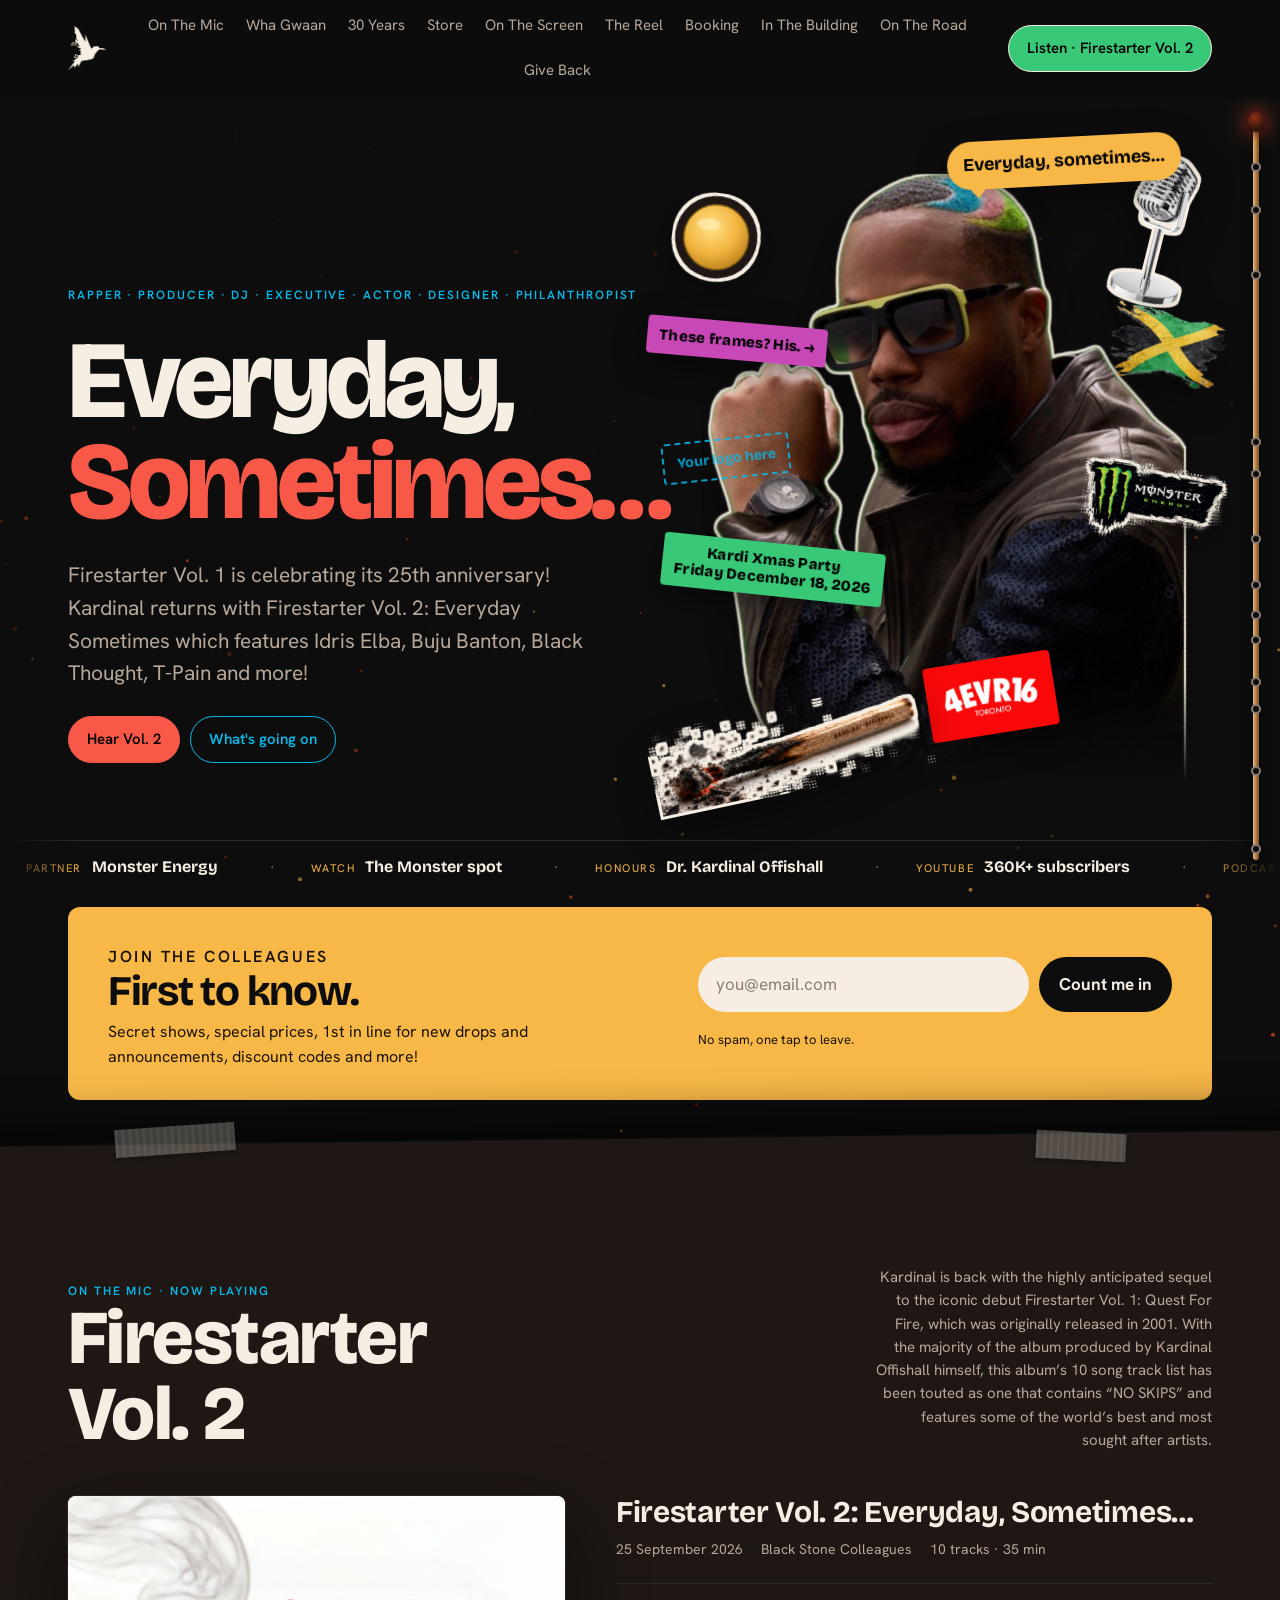
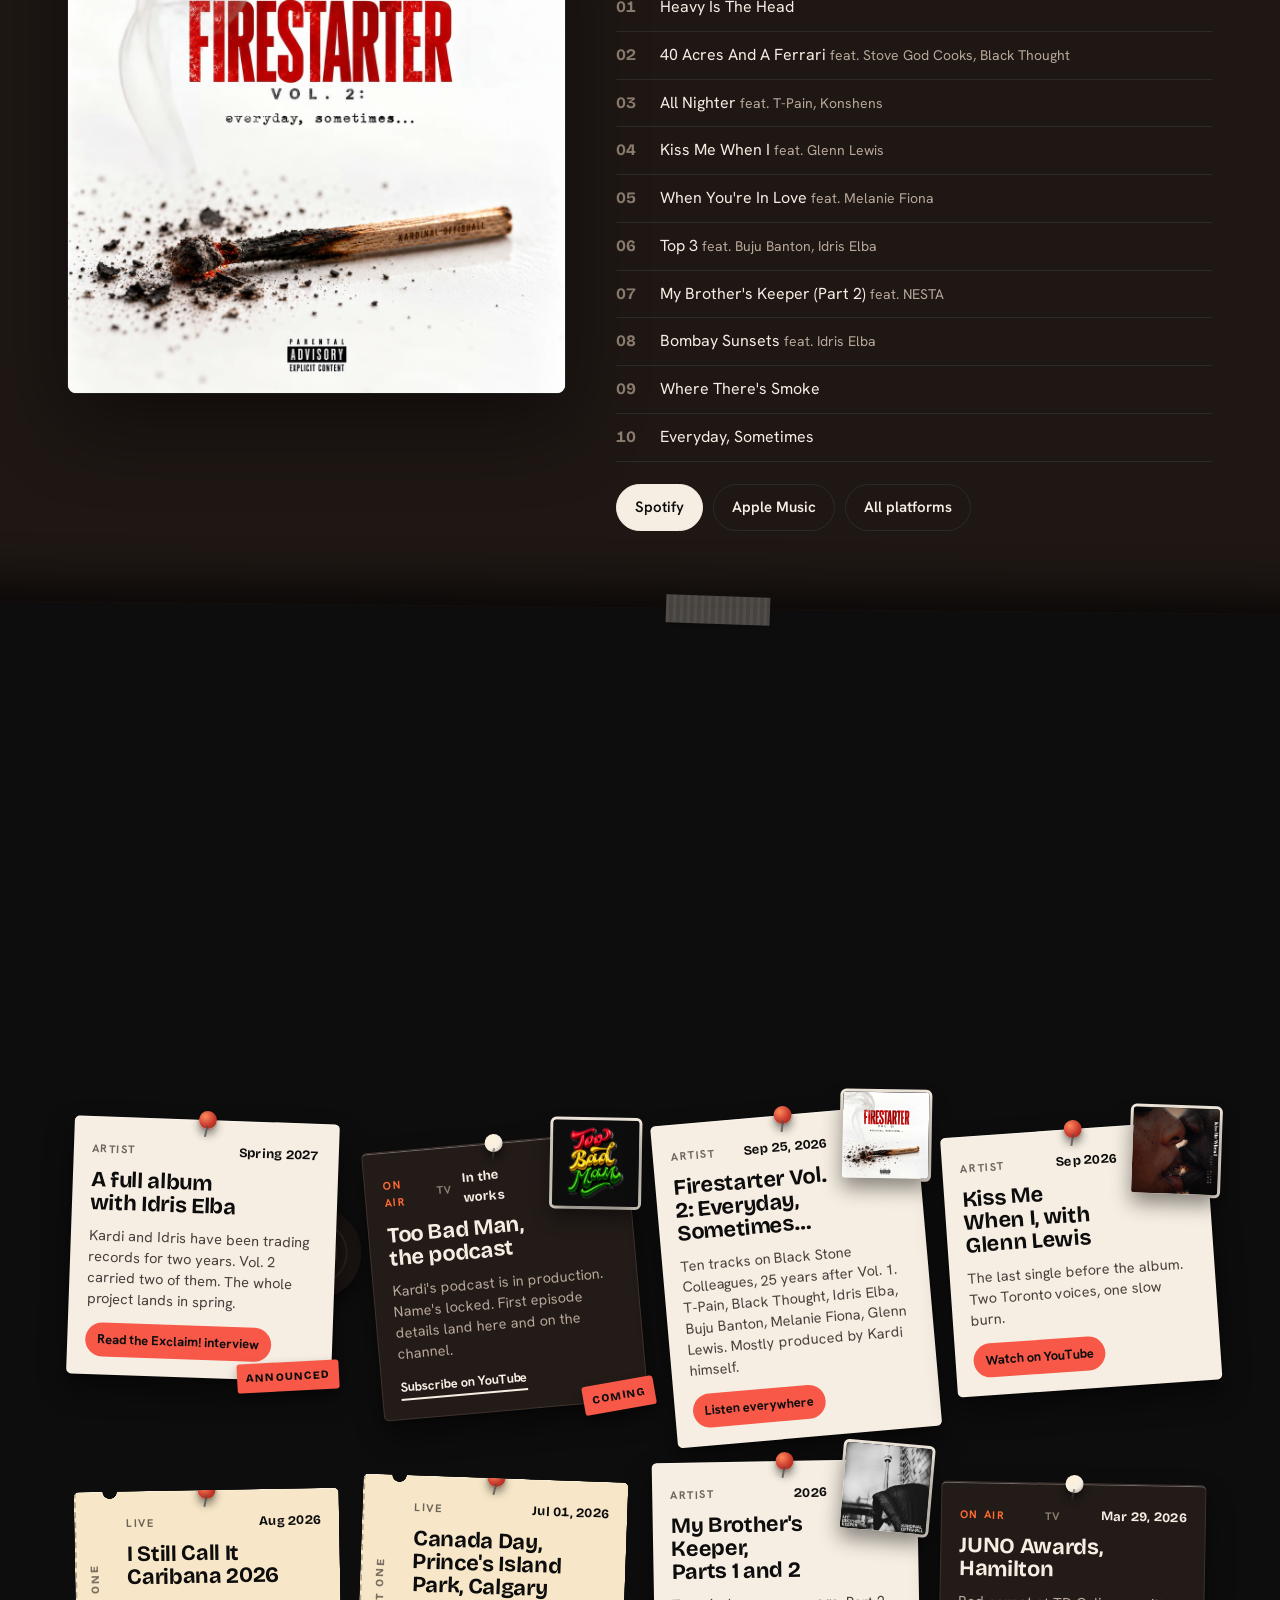
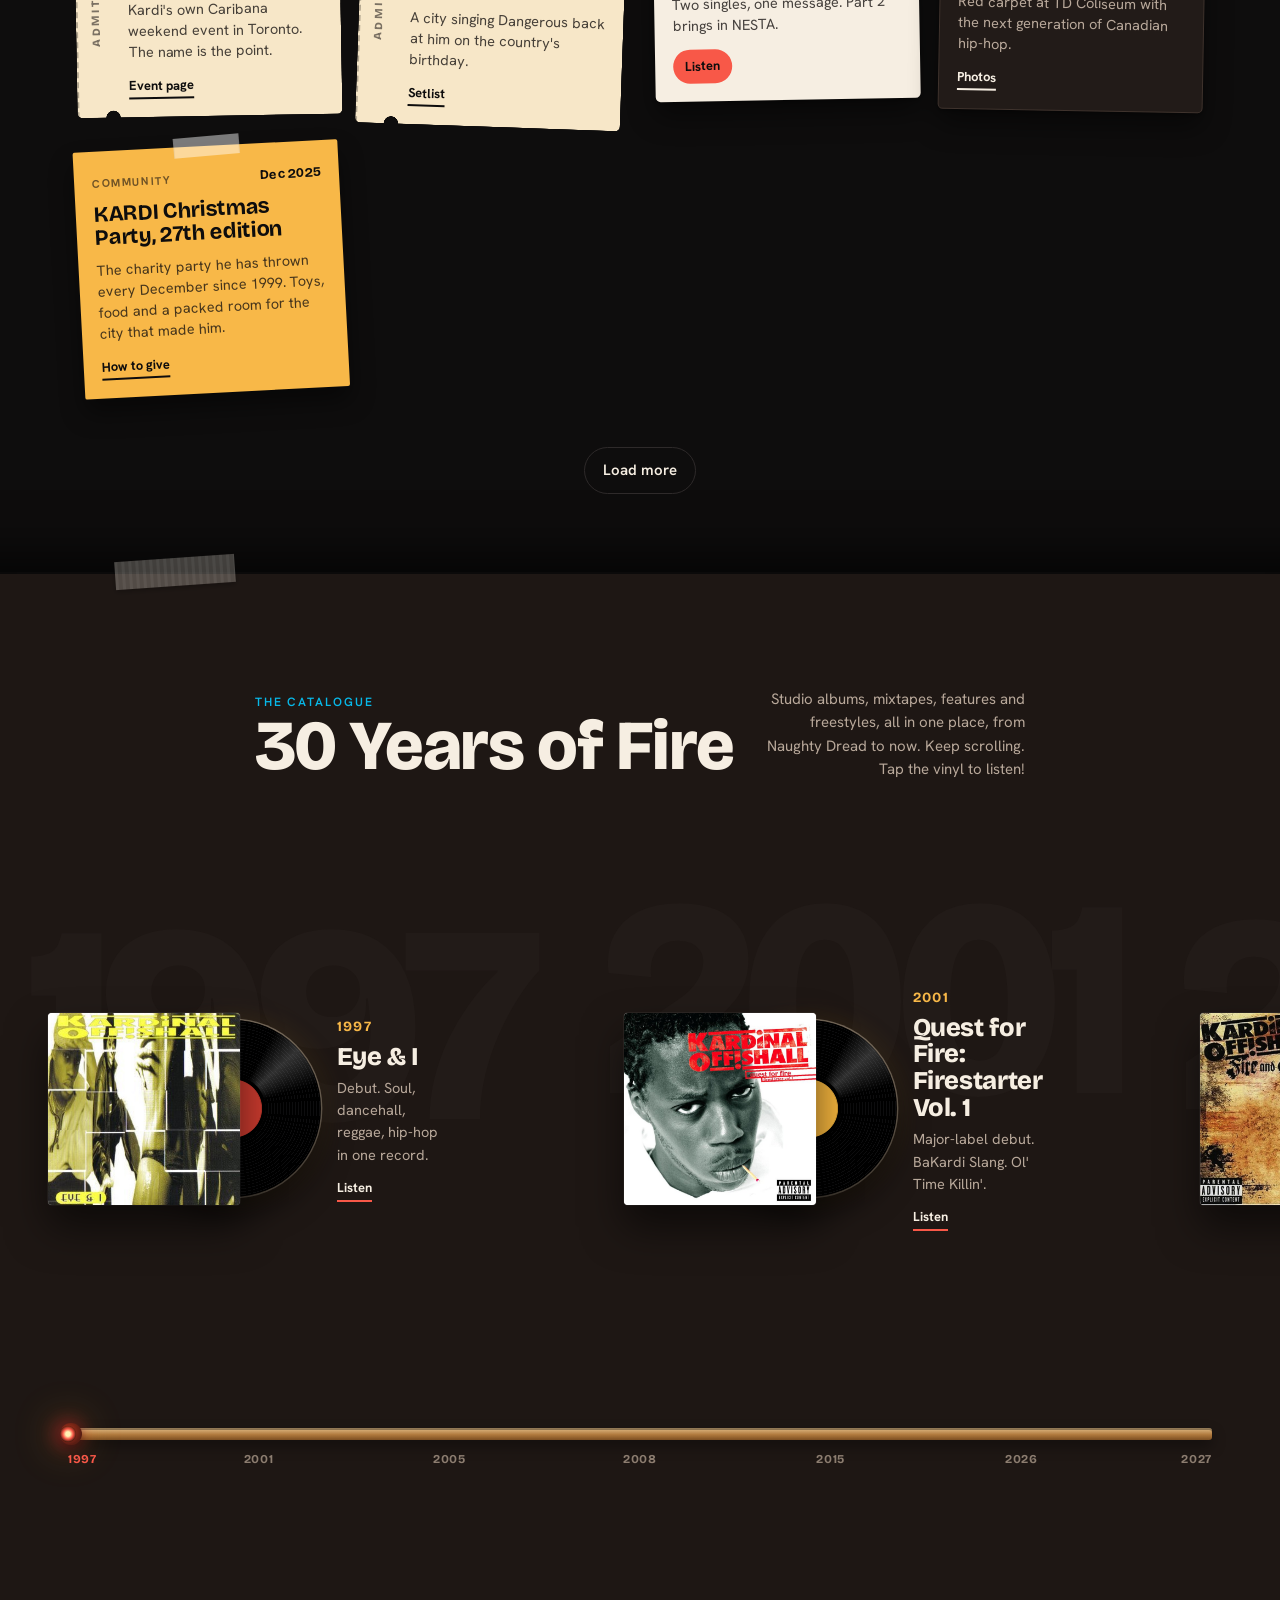
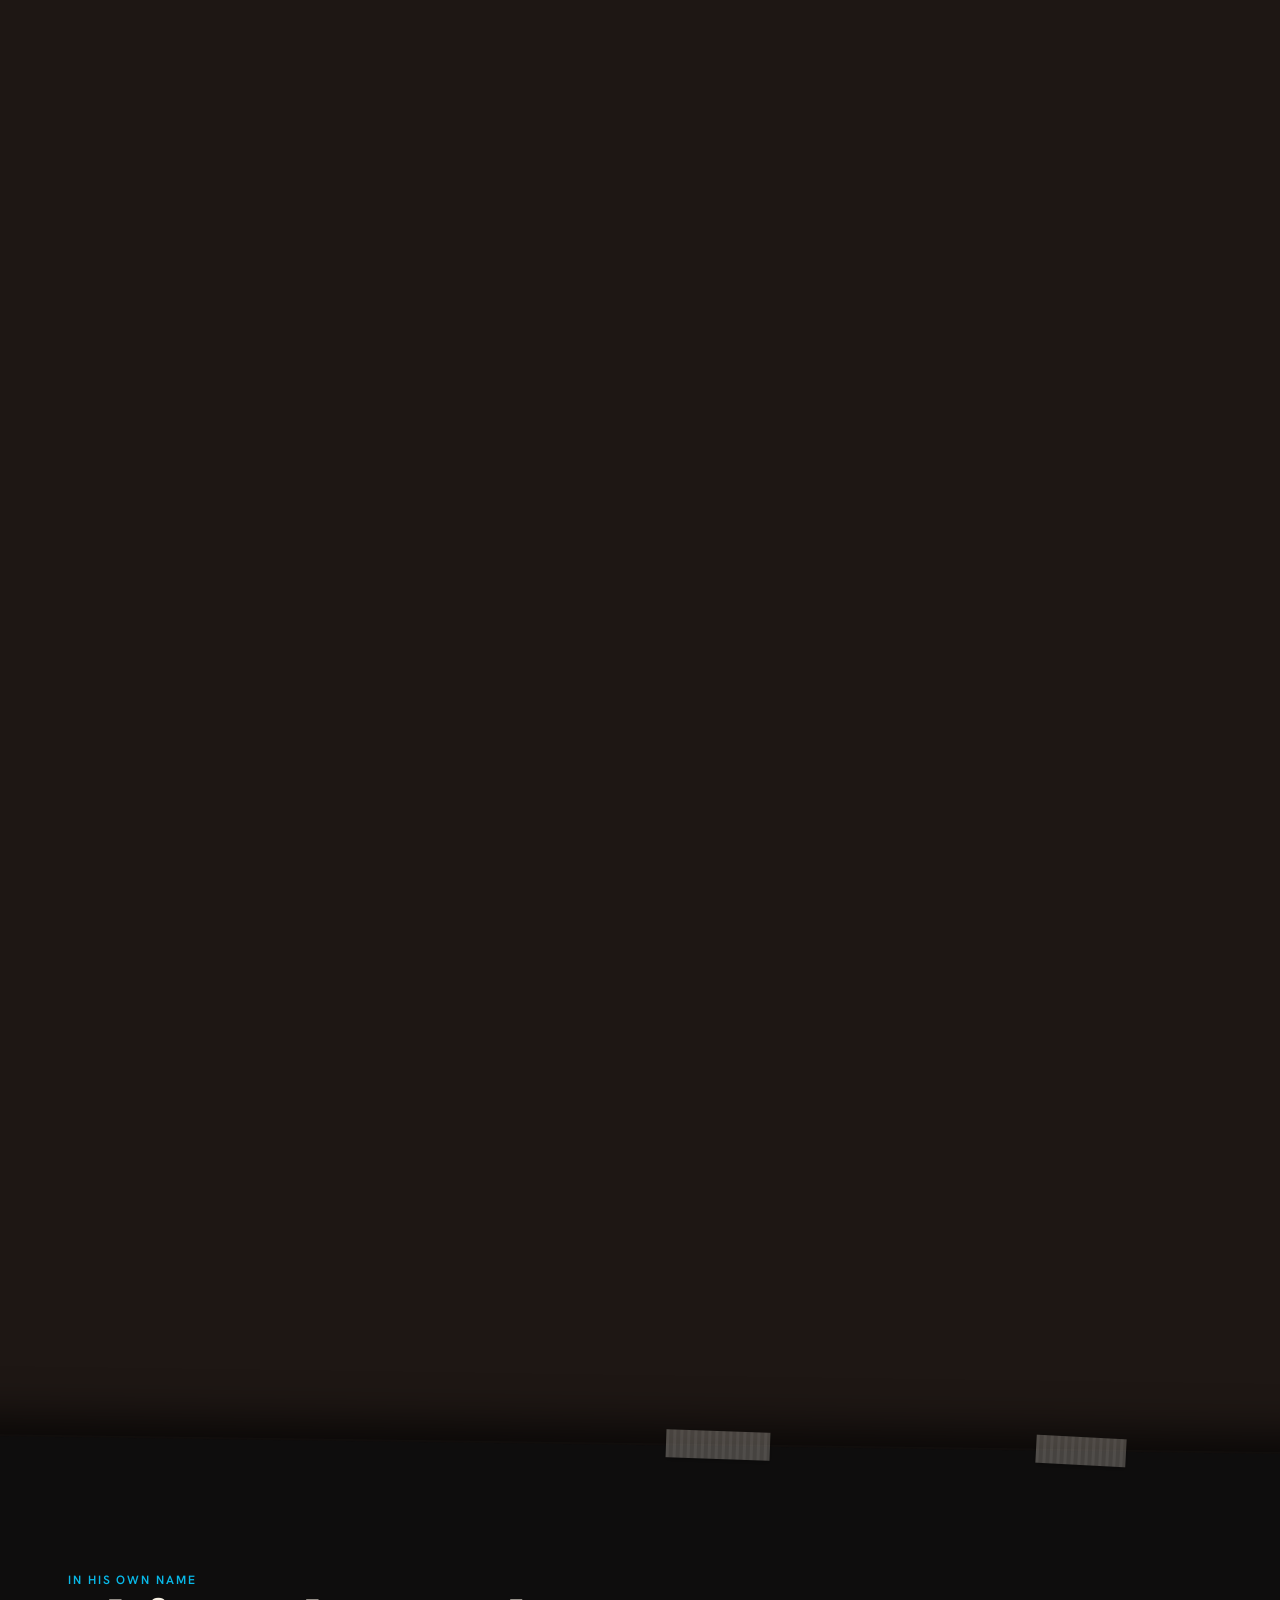
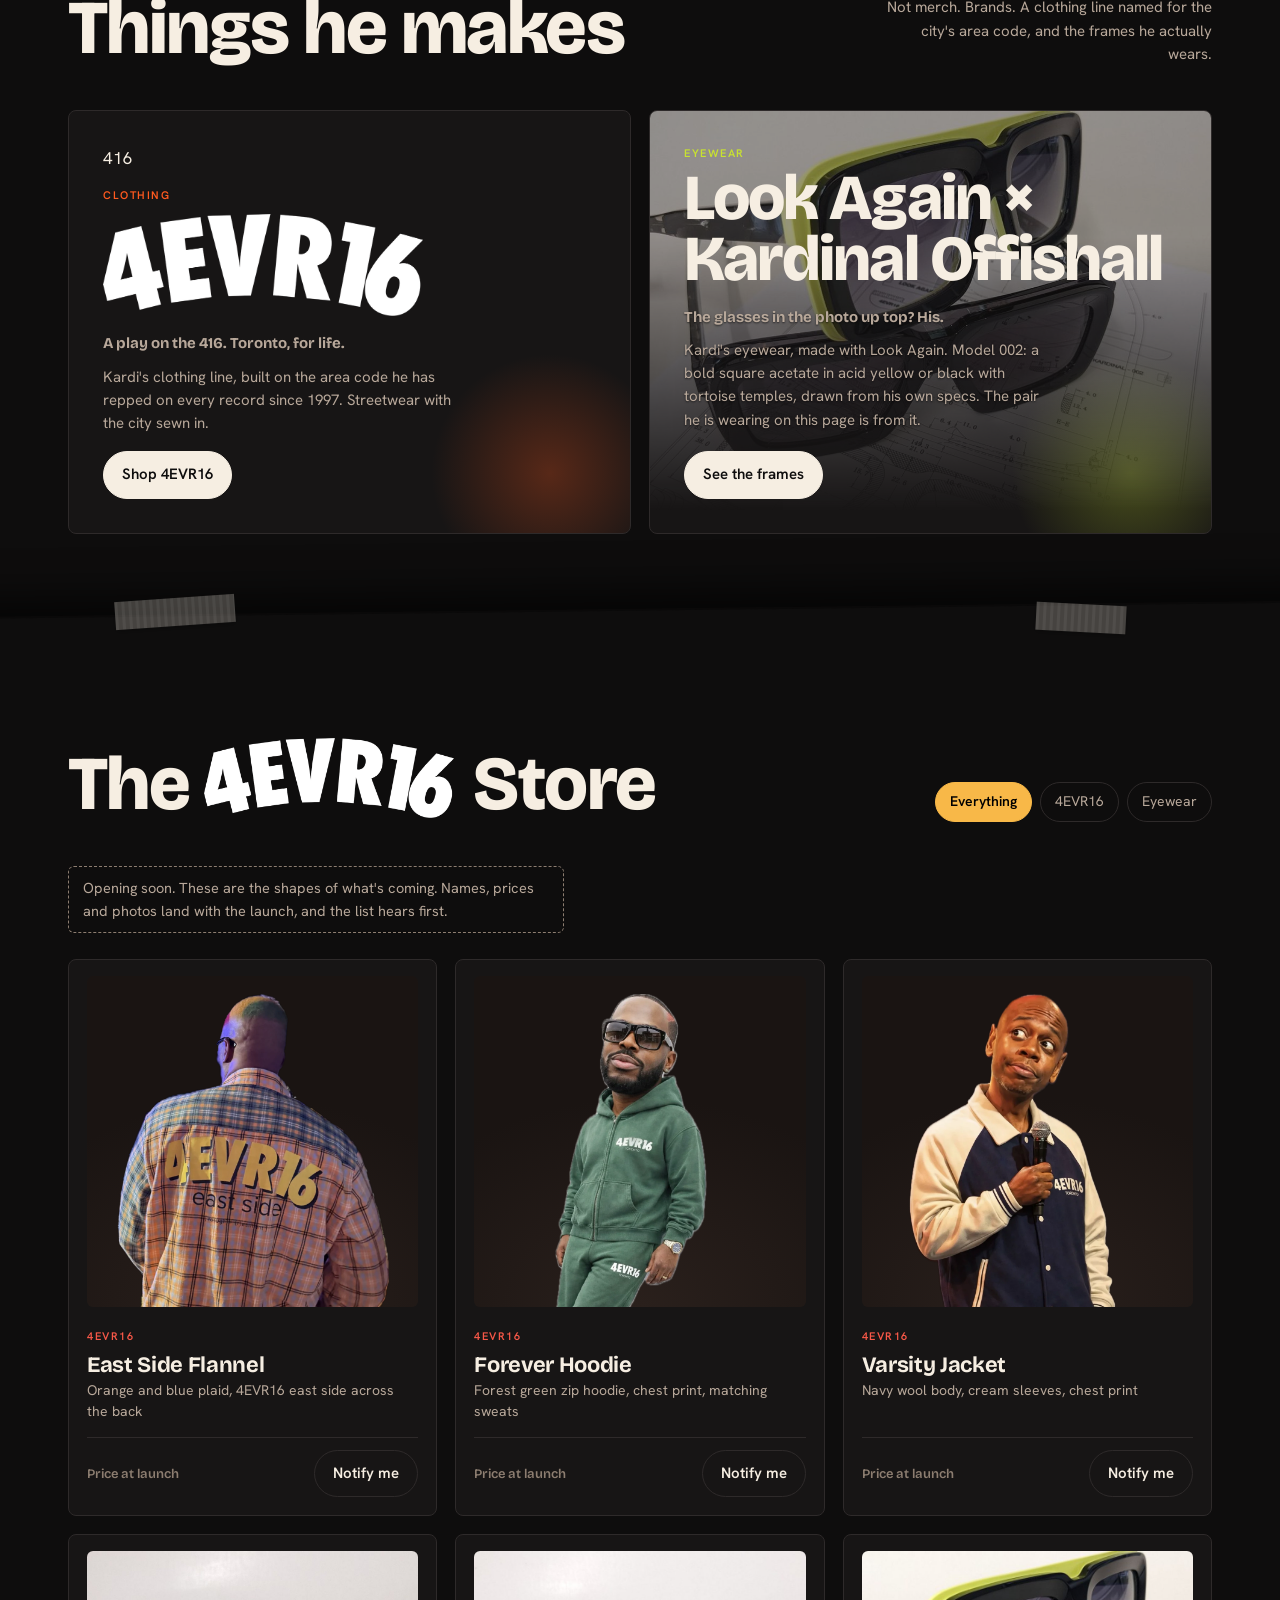
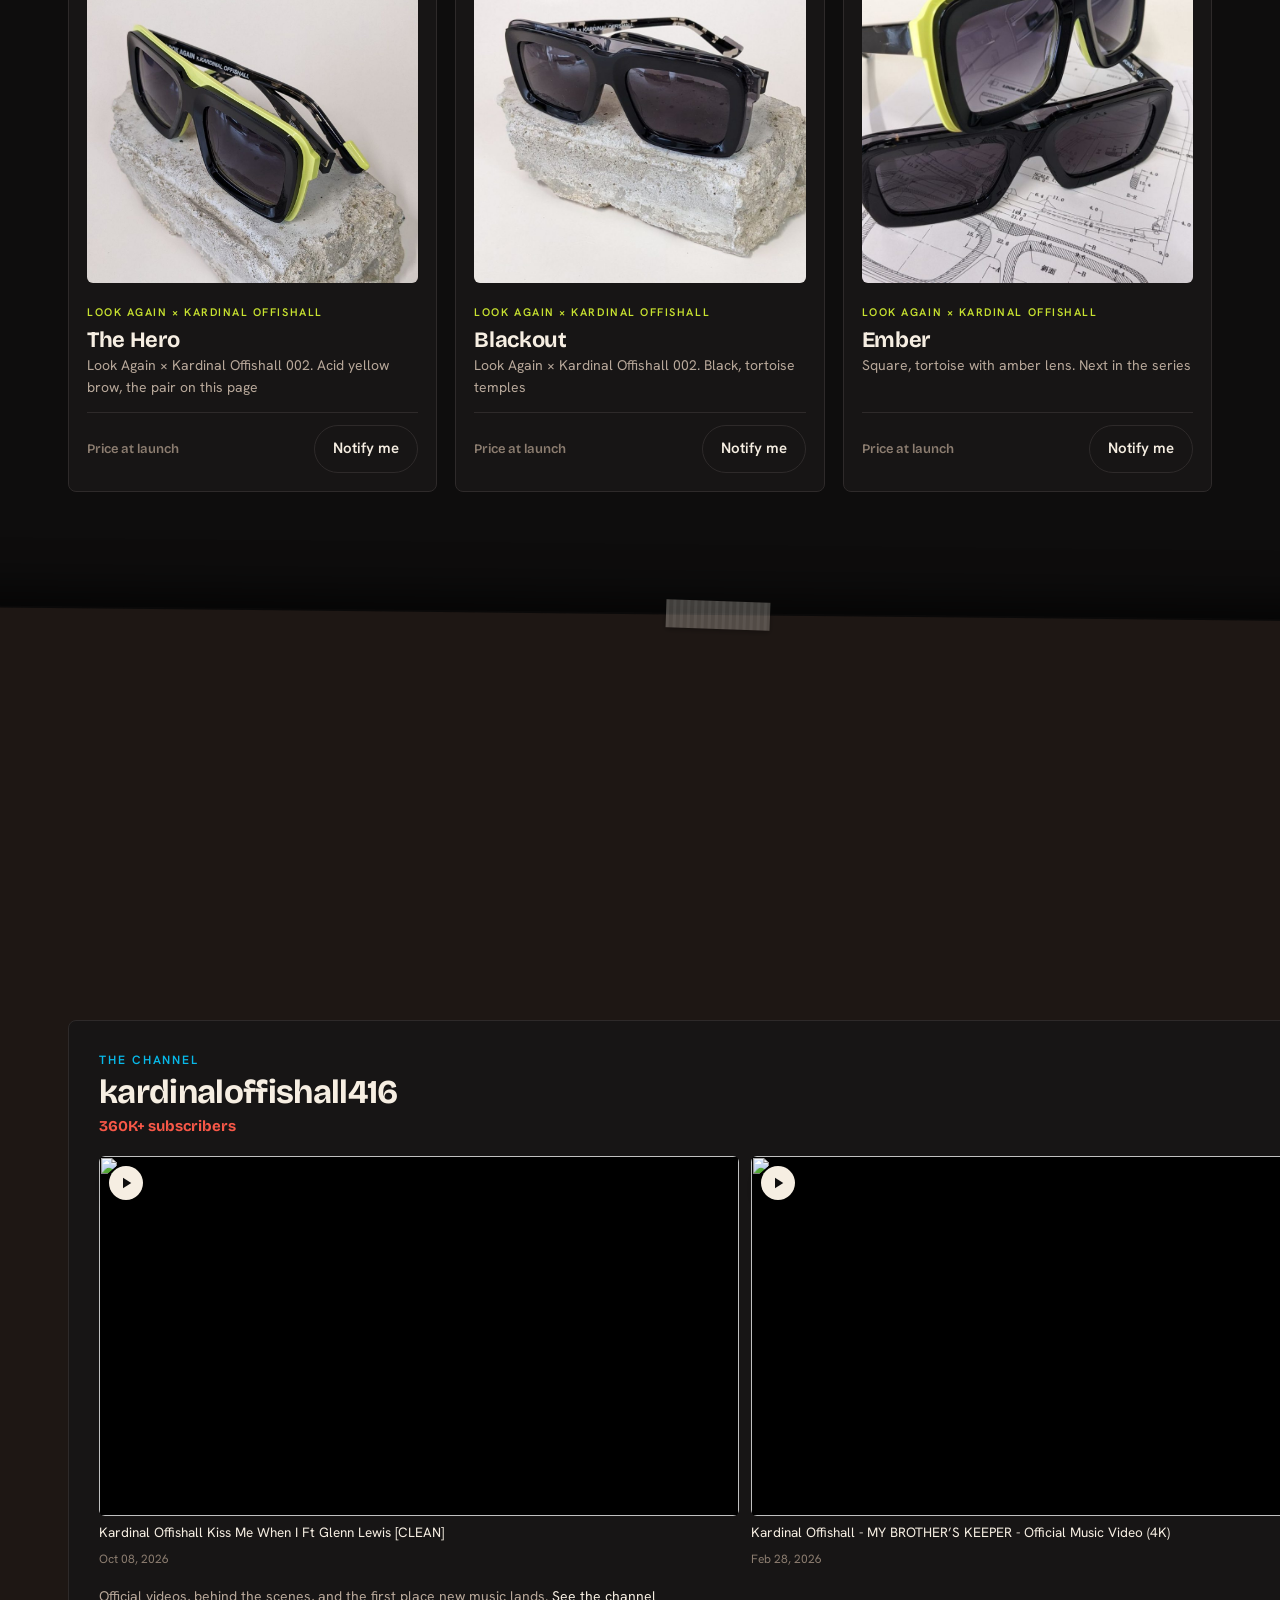
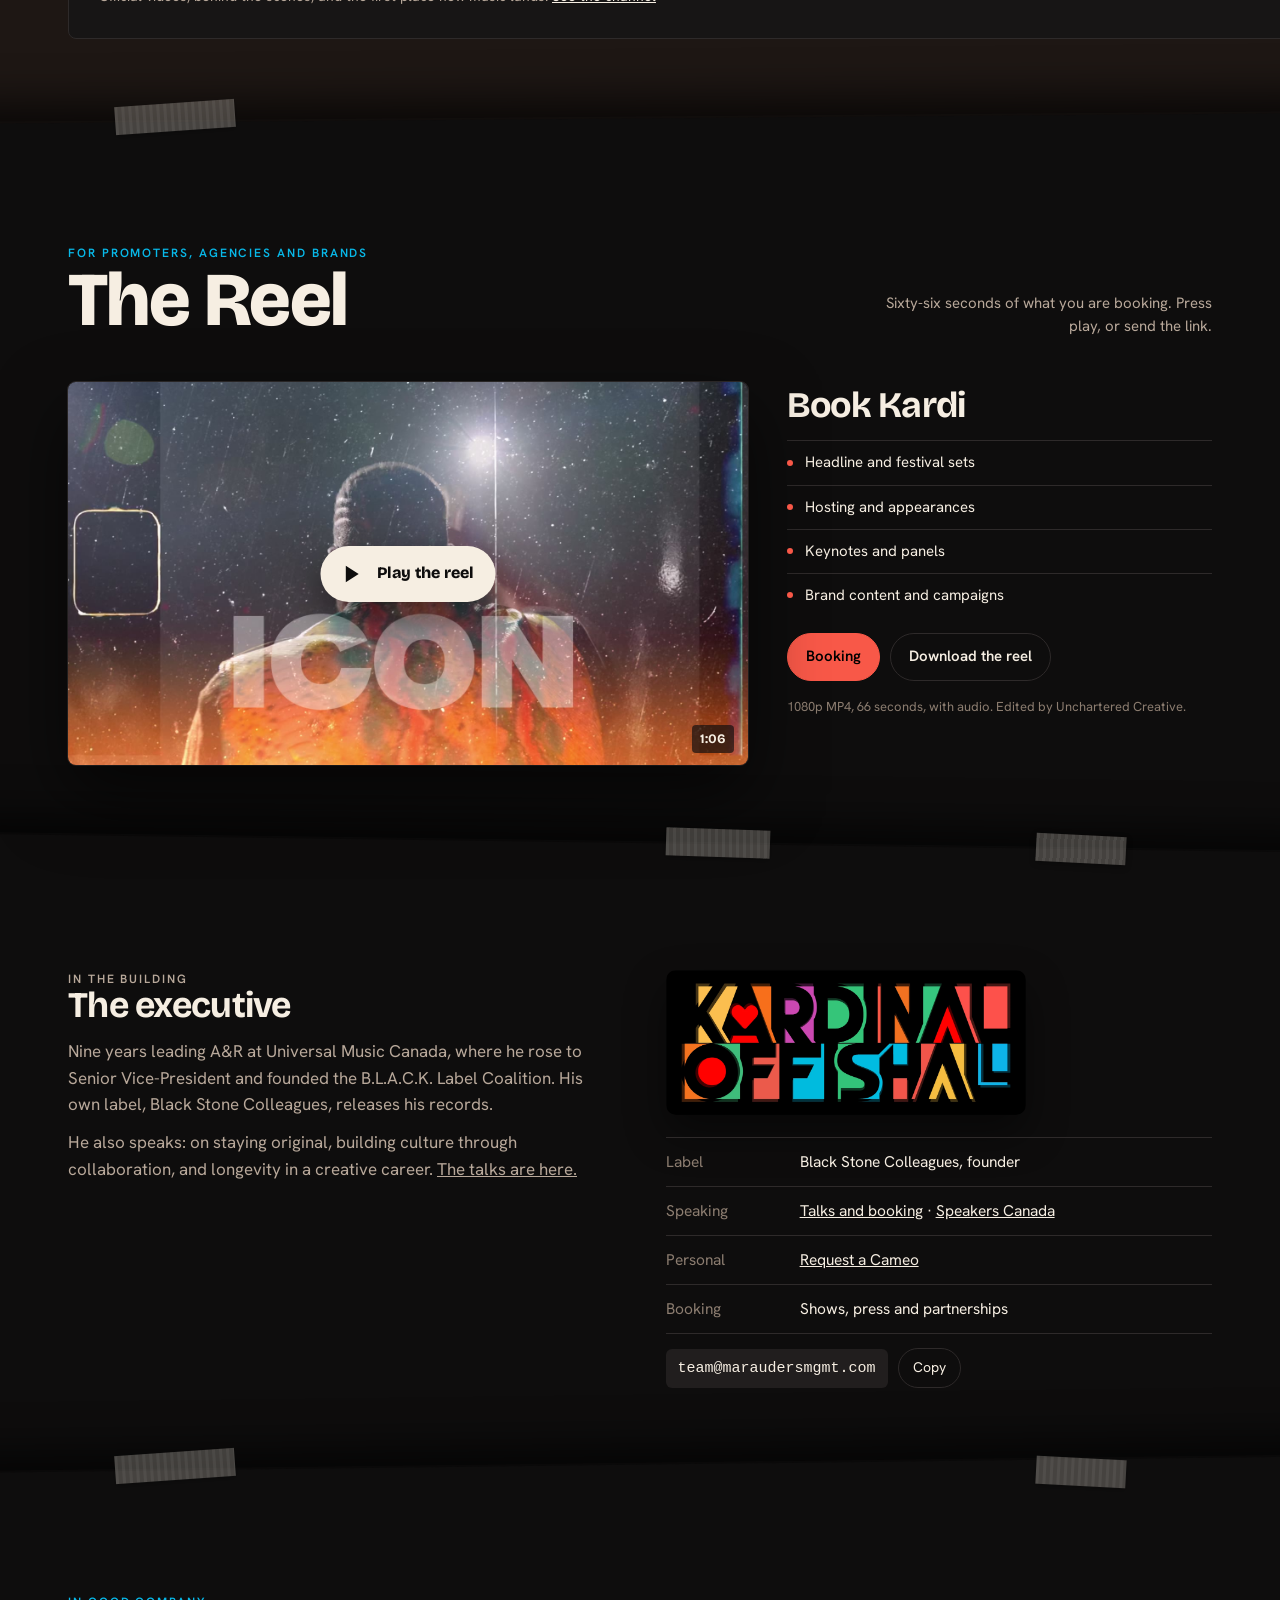
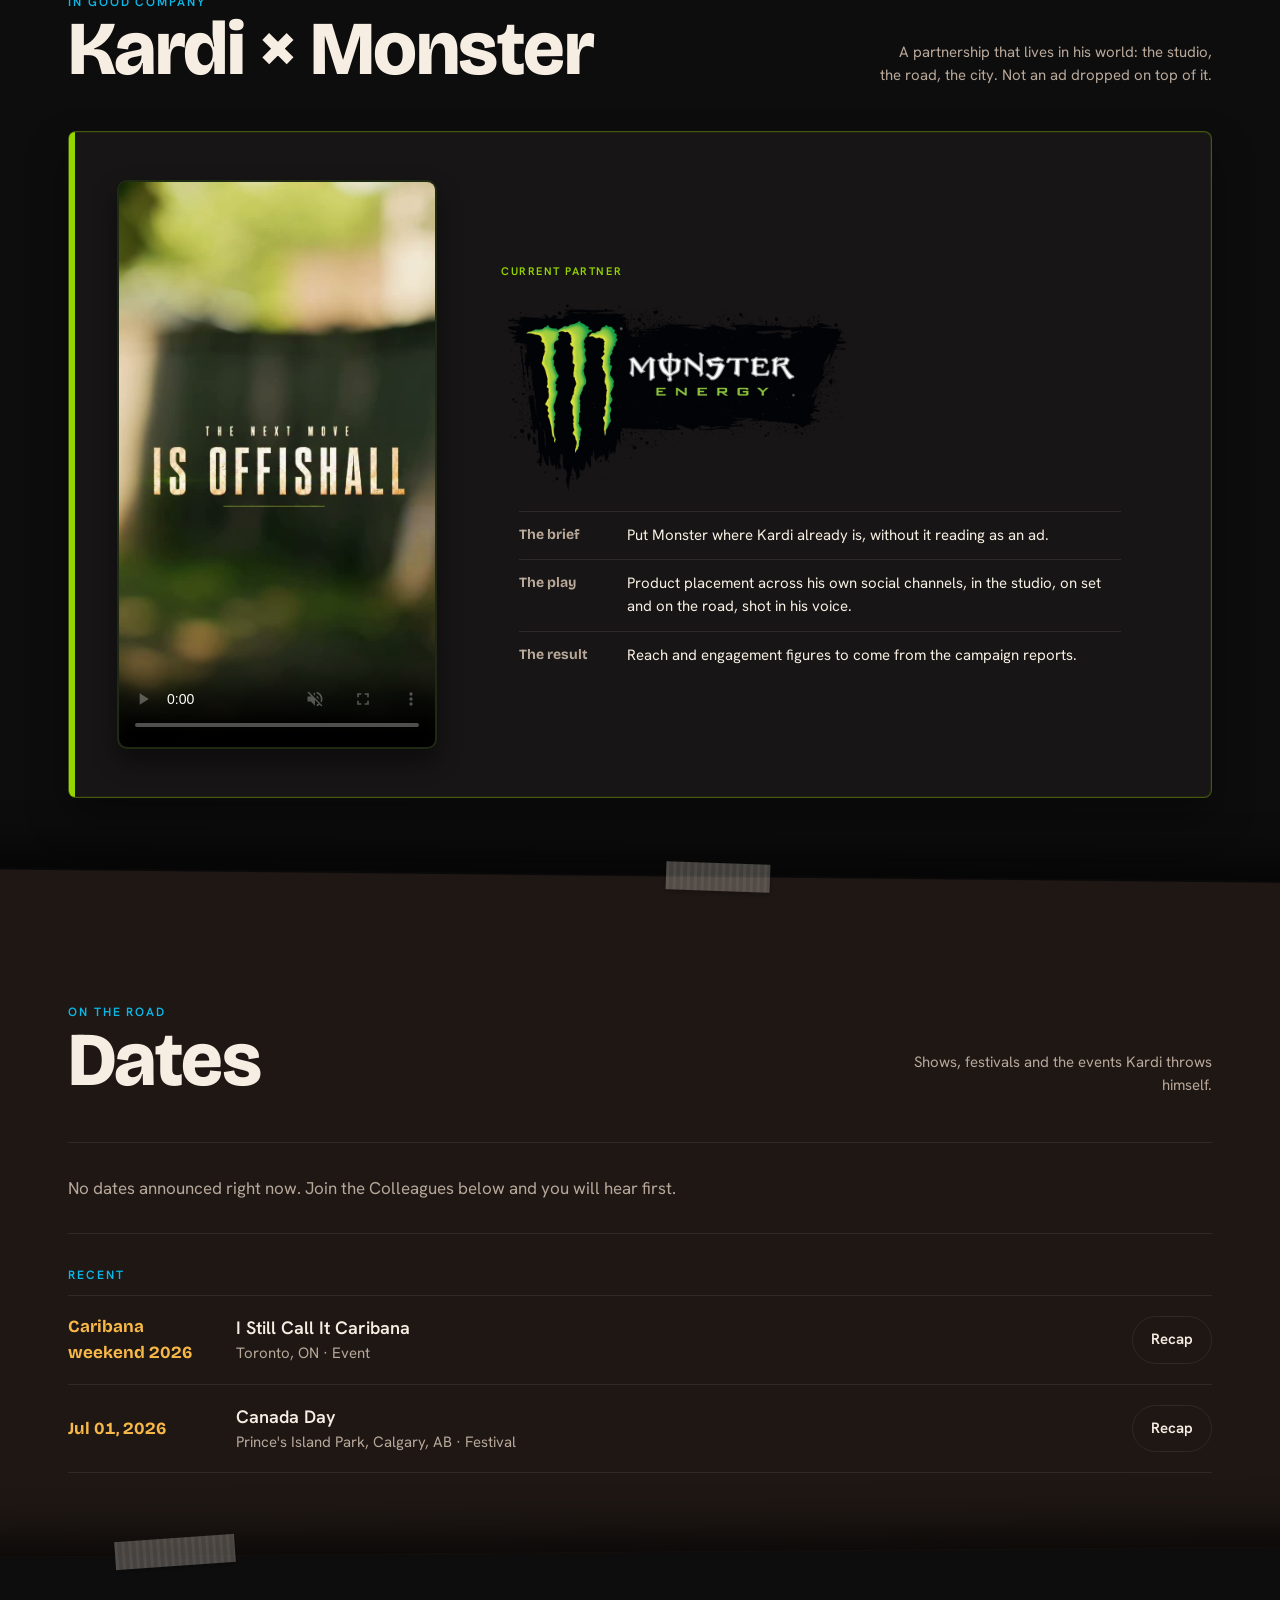
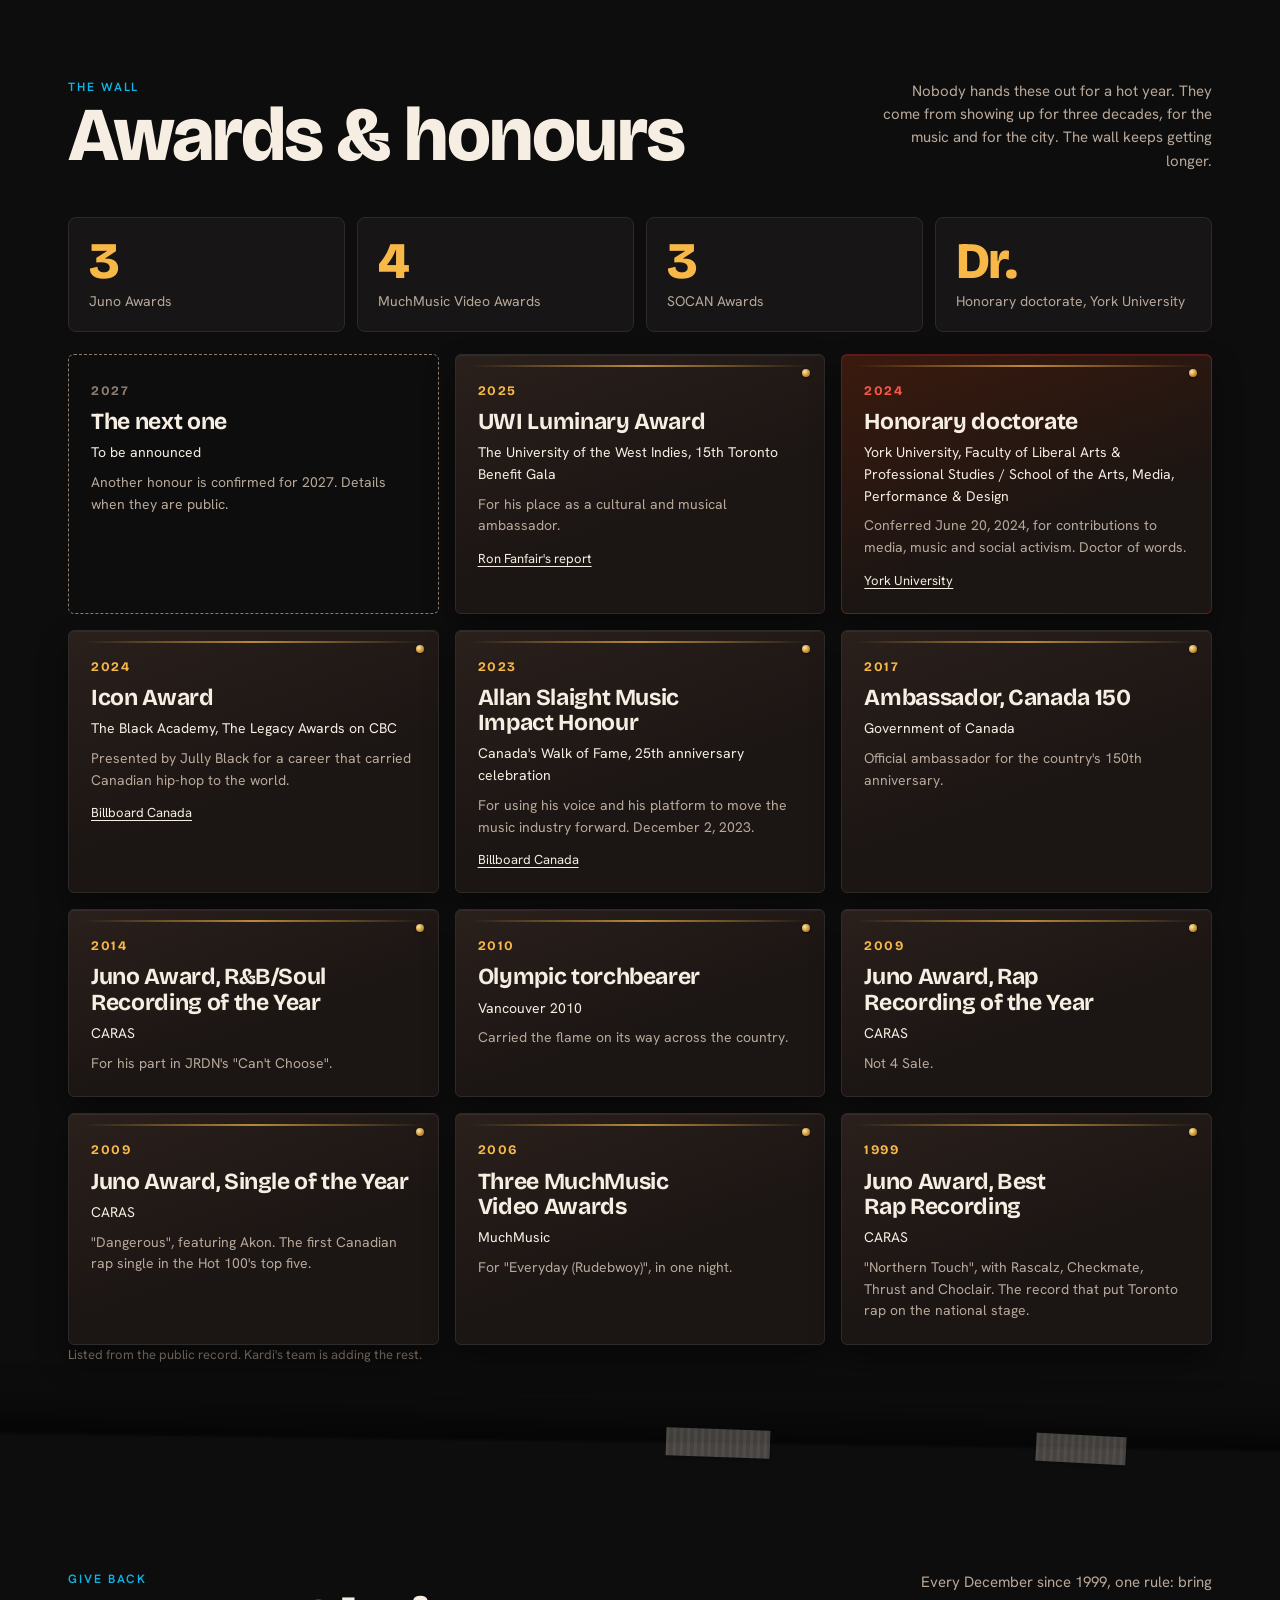
==== index.html @ e226d30b "Top menu and phone menu follow the page order, rebuilt at build from Compass sections Co-Authored-By" ====
<!doctype html>
<html lang="en-CA">
<head>
  <meta charset="utf-8">
  <meta name="viewport" content="width=device-width, initial-scale=1, viewport-fit=cover">
  <title>Kardinal Offishall</title>
  <meta name="description" content="Everyday, Sometimes… Rapper, producer, executive, TV judge. New album Firestarter Vol. 2 out now. Everything Kardi, in one place.">
  <meta name="theme-color" content="#151110">
  <meta property="og:title" content="Kardinal Offishall">
  <meta property="og:description" content="Everyday, Sometimes… Firestarter Vol. 2 is out now. Everything Kardi, every hat, in one place.">
  <meta property="og:type" content="website">
  <meta property="og:image" content="assets/firestarter-vol2.jpg">
  <meta property="og:image:width" content="1080">
  <meta property="og:image:height" content="1080">
  <meta name="twitter:card" content="summary_large_image">
  <link rel="icon" href="assets/favicon.png" type="image/png" sizes="256x256">
  <link rel="apple-touch-icon" href="assets/apple-touch-icon.png">
  <link rel="preconnect" href="https://fonts.googleapis.com">
  <link rel="preconnect" href="https://fonts.gstatic.com" crossorigin>
  <link rel="stylesheet" href="https://fonts.googleapis.com/css2?family=Bricolage+Grotesque:opsz,wght@12..96,700;12..96,800&family=Hanken+Grotesk:ital,wght@0,400;0,600;1,400&display=swap">
  <link rel="stylesheet" href="css/site.css">
</head>
<body>
  <a class="skip" href="#main">Skip to content</a>

  <header class="site-header">
    <div class="wrap header-row">
      <a class="wordmark" href="#top" aria-label="Kardinal Offishall, home"><img class="logo bird" src="assets/bird.png" alt="Kardinal Offishall" width="172" height="197" fetchpriority="high"></a>
      <nav class="nav" aria-label="Primary">
        <a href="#on-the-mic">On The Mic</a>
        <a href="#wha-gwaan">Wha Gwaan</a>
        <a href="#years">30 Years</a>
        <a href="#store">Store</a>
        <a href="#on-the-screen">On The Screen</a>
        <a href="#the-reel">The Reel</a>
        <a href="#book">Booking</a>
        <a href="#in-the-building">In The Building</a>
        <a href="#on-the-road">On The Road</a>
        <a href="#give-back">Give Back</a>
      </nav>
      <div class="header-actions">
        <a class="btn primary cta-long js-cta" id="cta-long" href="#" target="_blank" rel="noopener">Listen</a>
        <a class="btn primary cta-short js-cta" id="cta-short" href="#" target="_blank" rel="noopener">Listen</a>
        <button class="menu-btn" id="menu-btn" aria-expanded="false" aria-controls="mobile-nav" aria-label="Menu">
          <svg viewBox="0 0 24 24" fill="none" stroke="currentColor" stroke-width="2" stroke-linecap="round"><path d="M4 7h16M4 12h16M4 17h16"/></svg>
        </button>
      </div>
    </div>
    <nav class="mobile-nav wrap" id="mobile-nav" aria-label="Mobile">
      <a href="#on-the-mic">On The Mic</a>
      <a href="#wha-gwaan">Wha Gwaan</a>
      <a href="#years">30 Years</a>
      <a href="#store">Store</a>
      <a href="#on-the-screen">On The Screen</a>
      <a href="#the-reel">The Reel</a>
      <a href="#book">Booking</a>
      <a href="#in-the-building">In The Building</a>
      <a href="#on-the-road">On The Road</a>
      <a href="#give-back">Give Back</a>
    </nav>
  </header>

  <main id="main">
    <!-- ================= HERO ================= -->
    <section class="hero" id="top" aria-labelledby="hero-title">
      <canvas id="embers" aria-hidden="true"></canvas>
      <div class="wrap hero-grid">
        <div class="hero-copy">
          <p class="eyebrow">Rapper · Producer · DJ · Executive · Actor · <span class="keep">Designer · Philanthropist</span></p>
          <h1 id="hero-title">Everyday, <em>Sometimes…</em></h1>
          <p class="sub">Firestarter Vol. 1 is celebrating its 25th anniversary! Kardinal returns with Firestarter Vol. 2: Everyday Sometimes which features Idris Elba, Buju Banton, Black Thought, T-Pain and more!</p>
          <div class="hero-actions">
            <a class="btn flame js-cta" href="#" target="_blank" rel="noopener">Hear Vol. 2</a>
            <a class="btn" href="#wha-gwaan">What's going on</a>
          </div>
        </div>
        <div class="pile" id="pile">
          <div class="pile-stage">
            <!-- The portrait is a sticker. Scroll peels it off the page; hover lifts a corner. -->
            <div class="peel" id="hero-peel" style="--angle:-38deg">
              <div class="peel-layer peel-front"><div class="peel-rot"><img src="assets/kardi-cutout.png" alt="Kardinal Offishall in a leather jacket and yellow-framed sunglasses, fist raised" width="603" height="888" fetchpriority="high" draggable="false"></div></div>
              <div class="peel-layer peel-back" aria-hidden="true"><div class="peel-rot"><img src="assets/kardi-cutout.png" alt="" width="603" height="888" draggable="false"></div></div>
            </div>

            <!-- Props. Each sticker is a door into the site. -->
            <a class="stk stk-match" href="#on-the-mic" aria-label="Firestarter Vol. 2, on the mic" style="--r:-12deg;--depth:0.6">
              <img src="assets/match.png" alt="" width="640" height="200" draggable="false">
            </a>
            <a class="stk stk-mic" href="#on-the-road" aria-label="Dates, on the road" style="--r:14deg;--depth:1">
              <img src="assets/mic.png" alt="" width="500" height="900" draggable="false">
            </a>
            <a class="stk stk-buzzer" href="#on-the-screen" aria-label="Canada's Got Talent, on the screen" style="--r:8deg;--depth:0.8">
              <svg viewBox="0 0 120 120" aria-hidden="true"><circle cx="60" cy="60" r="56" fill="#1E1715"/><circle cx="60" cy="60" r="44" fill="url(#gold)"/><circle cx="60" cy="60" r="44" fill="none" stroke="#7A5A14" stroke-width="2"/><ellipse cx="48" cy="44" rx="16" ry="8" fill="#FFF3C4" opacity=".55"/><defs><radialGradient id="gold" cx="40%" cy="35%" r="70%"><stop offset="0" stop-color="#FFE38A"/><stop offset=".6" stop-color="#F2B33D"/><stop offset="1" stop-color="#B9801E"/></radialGradient></defs></svg>
            </a>
            <a class="stk stk-text stk-xmas" href="#give-back" style="--r:6deg;--depth:0.7">Kardi Xmas Party<br>Friday December 18, 2026</a>
            <a class="stk stk-flag" href="#give-back" aria-label="Jamaican roots, give back" style="--r:11deg;--depth:0.4">
              <img src="assets/flag-brush.png" alt="" width="700" height="440" draggable="false">
            </a>
            <a class="stk stk-can" href="#partners" aria-label="Partner: Monster Energy" style="--r:9deg;--depth:0.75">
              <img src="assets/monster-logo.png" alt="" width="900" height="478" draggable="false">
            </a>
            <a class="stk stk-slot" href="#booking-email" style="--r:-6deg;--depth:0.5">Your logo here</a>
            <a class="stk stk-416" href="#store" aria-label="4EVR16, his clothing line" style="--r:-9deg;--depth:0.65"><img src="assets/4ever16-toronto.png" alt="" width="900" height="340" draggable="false"></a>
            <a class="stk stk-text stk-frames" href="#store" aria-label="The frames he is wearing are his own eyewear" style="--r:5deg;--depth:0.9">These frames? His. →</a>
            <a class="bubble" href="#wha-gwaan" id="bubble" style="--r:-3deg;--depth:1.1"><span id="bubble-text">Wha gwaan?</span></a>
          </div>
        </div>
      </div>
      <!-- Partner ticker: who he works with, and the open slot. Items come from data/links.json. -->
      <div class="ticker" aria-label="Partners">
        <div class="ticker-track" id="ticker"></div>
      </div>
      <!-- The sign-up, up top as well as at the foot of the page -->
      <div class="wrap join-top-wrap">
        <div class="join join-top">
          <div>
            <p class="eyebrow" style="color:#3B1A0E">Join the Colleagues</p>
            <h2>First to know.</h2>
            <p>Secret shows, special prices, 1st in line for new drops and announcements, discount codes and more!</p>
          </div>
          <form class="js-join-form" novalidate>
            <div class="row">
              <label for="join-email-top" class="visually-hidden" style="position:absolute;left:-9999px">Email address</label>
              <input id="join-email-top" type="email" inputmode="email" autocomplete="email" placeholder="you@email.com" required>
              <button type="submit">Count me in</button>
            </div>
            <p class="fine">No spam, one tap to leave.</p>
            <p class="msg" hidden></p>
          </form>
        </div>
      </div>
    </section>

    <!-- ================= NOW PLAYING ================= -->
    <section class="section paper" id="on-the-mic" aria-labelledby="np-head">
      <div class="wrap">
        <div class="section-head reveal">
          <div>
            <p class="eyebrow">On The Mic · Now playing</p>
            <h2 id="np-head">Firestarter<br>Vol. 2</h2>
          </div>
          <p class="right">Kardinal is back with the highly anticipated sequel to the iconic debut Firestarter Vol. 1: Quest For Fire, which was originally released in 2001. With the majority of the album produced by Kardinal Offishall himself, this album’s 10 song track list has been touted as one that contains “NO SKIPS” and features some of the world’s best and most sought after artists.</p>
        </div>
        <div class="np reveal">
          <div class="cover">
            <video id="cover-video" autoplay muted loop playsinline preload="metadata" poster="assets/firestarter-vol2.jpg" width="1080" height="1080" aria-label="Animated artwork for Firestarter Vol. 2: Everyday, Sometimes… A burnt match smoulders on white as smoke rises.">
              <source src="assets/firestarter-vol2.mp4" type="video/mp4">
              <img src="assets/firestarter-vol2.jpg" alt="Firestarter Vol. 2: Everyday, Sometimes… album artwork">
            </video>
          </div>
          <div class="np-meta">
            <div>
              <h3 id="np-title" style="font-size:clamp(22px,2.4vw,30px);letter-spacing:-0.01em">Firestarter Vol. 2</h3>
              <div class="facts" id="np-facts"></div>
            </div>
            <ol class="tracks" id="tracks"></ol>
            <div class="stream" id="stream"></div>
          </div>
        </div>
      </div>
    </section>

    <!-- ================= WHA GWAAN FEED ================= -->
    <section class="section" id="wha-gwaan" aria-labelledby="feed-head">
      <div class="wrap">
        <div class="section-head reveal">
          <div>
            <p class="eyebrow">The feed</p>
            <h2 id="feed-head">Wha Gwaan</h2>
          </div>
          <p class="right">Everything Kardi does, every hat he wears, in one timeline. <span id="feed-count"></span></p>
        </div>

        <div class="lanes reveal">
          <p class="q">How do you know Kardi?</p>
          <div class="chips" role="group" aria-label="Pick your lane">
            <button class="chip lane" data-lane="all" aria-pressed="true">Show me everything</button>
            <button class="chip lane" data-lane="dayones" aria-pressed="false">Day one, since Eye &amp; I</button>
            <button class="chip lane" data-lane="dangerous" aria-pressed="false">The Dangerous era</button>
            <button class="chip lane" data-lane="cgt" aria-pressed="false">Canada's Got Talent</button>
            <button class="chip lane" data-lane="industry" aria-pressed="false">Industry</button>
          </div>
          <p class="lane-note" id="lane-note"></p>
          <div class="filter-row">
            <div class="chips hats" role="group" aria-label="Filter by hat">
              <button class="chip hat" data-hat="all" aria-pressed="true">All</button>
              <button class="chip hat" data-hat="artist" aria-pressed="false">Artist</button>
              <button class="chip hat" data-hat="ar" aria-pressed="false">A&amp;R</button>
              <button class="chip hat" data-hat="tv" aria-pressed="false">TV</button>
              <button class="chip hat" data-hat="live" aria-pressed="false">Live</button>
              <button class="chip hat" data-hat="community" aria-pressed="false">Community</button>
            </div>
            <div class="view-toggle" role="group" aria-label="View">
              <button class="view-btn" id="view-board" data-view="board" aria-pressed="true" title="Pinboard">
                <svg viewBox="0 0 20 20" aria-hidden="true"><rect x="2" y="3" width="7" height="6" rx="1" transform="rotate(-6 5.5 6)"/><rect x="11" y="2" width="7" height="8" rx="1" transform="rotate(5 14.5 6)"/><rect x="3" y="11" width="7" height="7" rx="1" transform="rotate(4 6.5 14.5)"/><rect x="11" y="12" width="7" height="6" rx="1" transform="rotate(-5 14.5 15)"/></svg>
                <span>Board</span>
              </button>
              <button class="view-btn" id="view-list" data-view="list" aria-pressed="false" title="List">
                <svg viewBox="0 0 20 20" aria-hidden="true"><rect x="2" y="3" width="16" height="3" rx="1"/><rect x="2" y="8.5" width="16" height="3" rx="1"/><rect x="2" y="14" width="16" height="3" rx="1"/></svg>
                <span>List</span>
              </button>
            </div>
          </div>
        </div>

        <div class="feed board reveal" id="feed" aria-live="polite"></div>
        <div class="feed-foot"><button class="btn" id="more" hidden>Load more</button></div>
      </div>
    </section>

    <!-- ================= 30 YEARS ================= -->
    <section class="years paper" id="years" aria-labelledby="years-head">
      <div class="years-stage">
        <div class="wrap years-top">
          <div>
            <p class="eyebrow">The catalogue</p>
            <h2 id="years-head">30 Years of Fire</h2>
          </div>
          <p class="years-hint">Studio albums, mixtapes, features and freestyles, all in one place, from Naughty Dread to now. Keep scrolling. Tap the vinyl to listen!</p>
        </div>
        <div class="years-track" id="years-track" tabindex="0" aria-label="Albums, oldest to newest"></div>
        <div class="wrap fuse-wrap" aria-hidden="true">
          <div class="fuse" id="fuse">
            <div class="fuse-burnt" id="fuse-burnt"></div>
            <div class="ember" id="ember"></div>
          </div>
          <div class="fuse-ticks" id="fuse-ticks"></div>
        </div>
      </div>
    </section>

    <!-- ================= IN HIS OWN NAME: 4EVR16 + eyewear ================= -->
    <section class="section" id="goods" aria-labelledby="goods-head">
      <div class="wrap">
        <div class="section-head reveal">
          <div>
            <p class="eyebrow">In His Own Name</p>
            <h2 id="goods-head">Things he makes</h2>
          </div>
          <p class="right">Not merch. Brands. A clothing line named for the city's area code, and the frames he actually wears.</p>
        </div>
        <div class="goods-grid reveal" id="goods-grid"></div>
      </div>
    </section>

    <!-- ================= THE STORE ================= -->
    <section class="section" id="store" aria-labelledby="store-head">
      <div class="wrap">
        <div class="section-head reveal">
          <div>
            <h2 id="store-head">The <img class="h2-mark" src="assets/4ever16-logo.png" alt="4EVR16" width="900" height="287" loading="lazy"> Store</h2>
          </div>
          <div class="chips store-filters" role="group" aria-label="Filter the store">
            <button class="chip sf" data-brand="all" aria-pressed="true">Everything</button>
            <button class="chip sf" data-brand="4ever16" aria-pressed="false">4EVR16</button>
            <button class="chip sf" data-brand="eyewear" aria-pressed="false">Eyewear</button>
          </div>
        </div>
        <p class="store-notice reveal" id="store-notice"></p>
        <div class="store-grid reveal" id="store-grid"></div>
        <p class="store-fine reveal">Prefer a heads-up? <a href="#join">Join the Colleagues</a> and the drop lands in your inbox first.</p>
      </div>
    </section>


    <!-- ================= ON THE SCREEN ================= -->
    <section class="section paper" id="on-the-screen" aria-labelledby="screen-head">
      <div class="wrap two">
        <div class="reveal">
          <p class="eyebrow">On The Screen</p>
          <h3 id="screen-head">Canada's Got Talent</h3>
          <p>Kardi joined the judges' panel when the show returned in 2022 and has sat there every spring since, most recently beside Howie Mandel, Shania Twain and Katherine Ryan. He judges the way he signs: for the voice nobody else has.</p>
          <p>Season six returns in spring 2027 on Citytv.</p>
        </div>
        <div class="reveal">
          <ul class="facts-list">
            <li><span class="k">Seasons</span><span>2022, 2023, 2024, 2025, and 2027 to come</span></li>
            <li><span class="k">Network</span><span>Citytv</span></li>
            <li><span class="k">Also seen</span><span>JUNO Awards, The Legacy Awards on CBC</span></li>
            <li><span class="k">Watch</span><span><a href="https://www.youtube.com/kardinaloffishall416" target="_blank" rel="noopener">Kardi's YouTube</a></span></li>
          </ul>
        </div>
      </div>

      <!-- The channel and the podcast -->
      <div class="wrap screen-extra reveal">
        <article class="yt-card">
          <div class="yt-head">
            <div>
              <p class="eyebrow">The channel</p>
              <h3 class="yt-name"><span id="yt-handle">KardinalOffishall416</span></h3>
              <p class="yt-subs" id="yt-subs">360K+ subscribers</p>
            </div>
            <a class="btn primary js-yt" href="https://www.youtube.com/kardinaloffishall416" target="_blank" rel="noopener">Subscribe</a>
          </div>
          <div class="yt-videos" id="yt-videos"></div>
          <p class="yt-fine">Official videos, behind the scenes, and the first place new music lands. <a class="js-yt" href="https://www.youtube.com/kardinaloffishall416" target="_blank" rel="noopener">See the channel</a></p>
        </article>
        <article class="pod-card">
          <span class="pod-tag" id="pod-status">In the works</span>
          <div class="pod-still"><img src="assets/too-bad-man-set.jpg" alt="Kardi and his co-host on the Too Bad Man set, mid-laugh" width="1600" height="946" loading="lazy"></div>
          <p class="eyebrow">The podcast</p>
          <h3 class="pod-name" id="pod-name"><img class="pod-logo" src="assets/too-bad-man-wide.png" alt="Too Bad Man" width="1400" height="575" loading="lazy"></h3>
          <p class="pod-body" id="pod-body">Kardi's podcast is in production. Name's locked, the rest is coming.</p>
          <div class="pod-cta">
            <a class="btn" href="#join">Get the first episode</a>
            <a class="btn js-yt" href="https://www.youtube.com/kardinaloffishall416" target="_blank" rel="noopener">It'll land on YouTube</a>
          </div>
        </article>
      </div>
    </section>

    <!-- ================= THE REEL: for promoters and partners ================= -->
    <section class="section" id="the-reel" aria-labelledby="reel-head">
      <div class="wrap">
        <div class="section-head reveal">
          <div>
            <p class="eyebrow">For promoters, agencies and brands</p>
            <h2 id="reel-head">The Reel</h2>
          </div>
          <p class="right">Sixty-six seconds of what you are booking. Press play, or send the link.</p>
        </div>
        <div class="reel reveal">
          <div class="player" id="player">
            <video id="reel-video" preload="metadata" playsinline controlslist="nodownload" poster="assets/sizzle-2026.jpg" width="1920" height="1080">
              <source src="assets/sizzle-2026.mp4" type="video/mp4">
            </video>
            <button class="play" id="reel-play" type="button" aria-label="Play the sizzle reel">
              <svg viewBox="0 0 24 24" aria-hidden="true"><path d="M8 5v14l11-7z" fill="currentColor"/></svg>
              <span>Play the reel</span>
            </button>
            <span class="reel-len" id="reel-len">1:06</span>
          </div>
          <aside class="reel-side">
            <h3>Book Kardi</h3>
            <ul class="offer">
              <li>Headline and festival sets</li>
              <li>Hosting and appearances</li>
              <li>Keynotes and panels</li>
              <li>Brand content and campaigns</li>
            </ul>
            <div class="reel-actions">
              <button class="btn flame" type="button" id="book-toggle" aria-expanded="false" aria-controls="book">Booking</button>
              <a class="btn" id="reel-download" href="assets/sizzle-2026.mp4" download="Kardi-Sizzle-Reel-2026.mp4">Download the reel</a>
            </div>
            <p class="reel-fine">1080p MP4, 66 seconds, with audio. Edited by Unchartered Creative.</p>
          </aside>
        </div>

        <div class="book" id="book" hidden>
          <div class="blockhead-sm"><h3>What you can book</h3><span class="eyebrow">Pick one for the details</span></div>
          <div class="book-cards" role="tablist" aria-label="What you can book">
            <button class="book-card" type="button" role="tab" id="tab-performances" data-lane="performances" aria-controls="book-performances" aria-selected="true">
              <span class="eyebrow">On stage</span><b>Performances</b><span class="book-blurb">Headline shows, festival sets and feature spots.</span>
            </button>
            <button class="book-card" type="button" role="tab" id="tab-dj" data-lane="dj" aria-controls="on-the-decks" aria-selected="false" tabindex="-1">
              <span class="eyebrow">On the decks</span><b>DJ sets</b><span class="book-blurb">Open-format sets, Kardi Live, and the DJ pack.</span>
            </button>
            <button class="book-card" type="button" role="tab" id="tab-hosting" data-lane="hosting" aria-controls="book-hosting" aria-selected="false" tabindex="-1">
              <span class="eyebrow">On the mic</span><b>Hosting</b><span class="book-blurb">Host, MC, appearances and the judges' chair.</span>
            </button>
            <button class="book-card" type="button" role="tab" id="tab-speaking" data-lane="speaking" aria-controls="speaking" aria-selected="false" tabindex="-1">
              <span class="eyebrow">At the podium</span><b>Speaking</b><span class="book-blurb">Keynotes, fireside chats, panels and campus talks.</span>
            </button>
          </div>
          <div class="book-panels">
            <div class="book-panel" id="book-performances" data-lane="performances" role="tabpanel" aria-labelledby="tab-performances">
              <div class="dj-grid">
                <article class="dj-card dj-formats">
                  <h3>Formats</h3>
                  <ul class="formats">
                  <li><b>Headline show</b><span>The full set, from the first records to Firestarter Vol. 2.</span></li>
                  <li><b>Festival set</b><span>A tighter set built for big stages and mixed crowds.</span></li>
                  <li><b>Feature spot</b><span>A guest verse or a few songs inside someone else's show.</span></li>
                  <li><b>Private + corporate</b><span>Closed-door shows for brands, galas and company events.</span></li>
                  </ul>
                  <p class="eyebrow" style="margin-top:8px">Where</p>
                  <ul class="plays">
                  <li>Festivals</li>
                  <li>Concert halls</li>
                  <li>Clubs</li>
                  <li>Brand events</li>
                  <li>Award shows</li>
                  <li>Caribana weekend</li>
                  </ul>
                </article>
                <article class="dj-card dj-book">
                  <h3>Book a performance</h3>
                  <p class="dj-lede">One email, five lines, and the team comes back with availability and a number.</p>
                  <ol class="brief">
                  <li>Date and city</li>
                  <li>Venue and capacity</li>
                  <li>Set length and format</li>
                  <li>Budget range</li>
                  <li>Who else is on the bill</li>
                  </ol>
                  <div class="party-cta">
                    <a class="btn flame" href="mailto:team@maraudersmgmt.com?subject=Performance%20booking%20inquiry%20for%20Kardinal%20Offishall">Email the booking team</a>
                  </div>
                  <div class="copy-row">
                    <code class="js-booking-email">team@maraudersmgmt.com</code>
                    <button class="copy-btn js-copy-email" type="button">Copy</button>
                  </div>
                </article>
              </div>
            </div>
            <div class="book-panel" id="on-the-decks" data-lane="dj" role="tabpanel" aria-labelledby="tab-dj" hidden>
              <p class="dj-lede" id="dj-intro"></p>
            <div class="dj-grid">
              <article class="dj-card dj-formats">
                <h3>Formats</h3>
                <ul class="formats" id="dj-formats"></ul>
                <p class="eyebrow" style="margin-top:8px">Where he plays</p>
                <ul class="plays" id="dj-plays"></ul>
              </article>

              <article class="dj-card dj-book">
                <h3>Book a set</h3>
                <p class="dj-lede">One email, five lines, and the team comes back with availability and a number.</p>
                <ol class="brief" id="dj-brief"></ol>
                <div class="party-cta">
                  <a class="btn flame" id="dj-mail" href="mailto:team@maraudersmgmt.com?subject=DJ%20booking%20inquiry%20for%20Kardinal%20Offishall">Email the booking team</a>
                  <a class="btn" href="#the-reel">Watch the reel</a>
                </div>
                <div class="copy-row">
                  <code class="js-booking-email">team@maraudersmgmt.com</code>
                  <button class="copy-btn js-copy-email" type="button">Copy</button>
                </div>
              </article>
            </div>

            <div class="dj-grid dj-row2">
              <article class="dj-card">
                <div class="blockhead-sm"><h3>Next up</h3><span class="eyebrow">Set dates</span></div>
                <div class="shows" id="dj-sets-up"></div>
                <div id="dj-sets-past-wrap" hidden>
                  <p class="eyebrow" style="margin:18px 0 8px">Recent sets</p>
                  <div class="shows" id="dj-sets-past"></div>
                </div>
              </article>
              <article class="dj-card">
                <div class="blockhead-sm"><h3>Listen</h3><span class="eyebrow">Mixes</span></div>
                <div id="dj-mixes"></div>
                <div class="dj-pack" id="dj-pack"></div>
              </article>
            </div>
            </div>
            <div class="book-panel" id="book-hosting" data-lane="hosting" role="tabpanel" hidden aria-labelledby="tab-hosting">
              <div class="dj-grid">
                <article class="dj-card dj-formats">
                  <h3>Formats</h3>
                  <ul class="formats">
                  <li><b>Host + MC</b><span>He runs the night from the mic. Award shows, galas, launches.</span></li>
                  <li><b>Host + DJ</b><span>He holds the mic and the decks for the whole event.</span></li>
                  <li><b>Appearances</b><span>Brand moments, openings, red carpets, meet and greets.</span></li>
                  <li><b>Judge + panel</b><span>Competitions, showcases and panels, the way he does it on Canada's Got Talent.</span></li>
                  </ul>
                  <p class="eyebrow" style="margin-top:8px">Where</p>
                  <ul class="plays">
                  <li>Award shows</li>
                  <li>Galas</li>
                  <li>Brand launches</li>
                  <li>Broadcast</li>
                  <li>Charity events</li>
                  <li>Corporate events</li>
                  </ul>
                </article>
                <article class="dj-card dj-book">
                  <h3>Book him to host</h3>
                  <p class="dj-lede">One email, five lines, and the team comes back with availability and a number.</p>
                  <ol class="brief">
                  <li>Date and city</li>
                  <li>The event and the audience</li>
                  <li>What you need him to do, and for how long</li>
                  <li>Budget range</li>
                  <li>Who else is involved</li>
                  </ol>
                  <div class="party-cta">
                    <a class="btn flame" href="mailto:team@maraudersmgmt.com?subject=Hosting%20inquiry%20for%20Kardinal%20Offishall">Email the booking team</a>
                  </div>
                  <div class="copy-row">
                    <code class="js-booking-email">team@maraudersmgmt.com</code>
                    <button class="copy-btn js-copy-email" type="button">Copy</button>
                  </div>
                </article>
              </div>
            </div>
            <div class="book-panel" id="speaking" data-lane="speaking" role="tabpanel" aria-labelledby="tab-speaking" hidden>
              <p class="dj-lede" id="sp-intro"></p>
              <div class="talks" id="sp-talks"></div>

              <div class="sp-grid">
                <article class="dj-card">
                  <h3>Formats</h3>
                  <ul class="plays" id="sp-formats"></ul>
                  <p class="eyebrow" style="margin-top:10px">Rooms</p>
                  <ul class="plays" id="sp-audiences"></ul>
                  <p class="eyebrow" style="margin-top:10px">Themes</p>
                  <ul class="plays muted" id="sp-themes"></ul>
                </article>
                <article class="dj-card dj-book">
                  <h3>Book a talk</h3>
                  <p class="dj-lede">Keynotes and corporate bookings go through his bureau. Everything else, the team.</p>
                  <div class="party-cta">
                    <a class="btn flame" id="sp-bureau" href="https://speakerscanada.com/keynote-speaker/kardinal-offishall/" target="_blank" rel="noopener">Book through Speakers Canada</a>
                    <a class="btn" href="mailto:team@maraudersmgmt.com?subject=Speaking%20inquiry%20for%20Kardinal%20Offishall">Or email the team</a>
                  </div>
                  <div class="copy-row">
                    <code class="js-booking-email">team@maraudersmgmt.com</code>
                    <button class="copy-btn js-copy-email" type="button">Copy</button>
                  </div>
                  <p class="eyebrow" style="margin-top:14px">Stages</p>
                  <ul class="stages" id="sp-stages"></ul>
                </article>
              </div>

              <div class="dj-card">
                <div class="blockhead-sm"><h3>Upcoming</h3><span class="eyebrow">Talks and panels</span></div>
                <div class="shows" id="sp-dates-up"></div>
                <div id="sp-dates-past-wrap" hidden>
                  <p class="eyebrow" style="margin:18px 0 8px">Recent</p>
                  <div class="shows" id="sp-dates-past"></div>
                </div>
              </div>
            </div>
          </div>
        </div>
      </div>
    </section>

    <!-- ================= IN THE BUILDING ================= -->
    <section class="section" id="in-the-building" aria-labelledby="building-head">
      <div class="wrap two">
        <div class="reveal">
          <p class="eyebrow">In The Building</p>
          <h3 id="building-head">The executive</h3>
          <p>Nine years leading A&amp;R at Universal Music Canada, where he rose to Senior Vice-President and founded the B.L.A.C.K. Label Coalition. His own label, Black Stone Colleagues, releases his records.</p>
          <p>He also speaks: on staying original, building culture through collaboration, and longevity in a creative career. <a href="#speaking">The talks are here.</a></p>
        </div>
        <div class="reveal">
          <img class="name-plate" src="assets/kardi-blocks.png" alt="Kardinal Offishall" width="1200" height="485" loading="lazy">
          <ul class="facts-list">
            <li><span class="k">Label</span><span>Black Stone Colleagues, founder</span></li>
            <li><span class="k">Speaking</span><span><a href="#speaking">Talks and booking</a> · <a id="speaking-link" href="#" target="_blank" rel="noopener">Speakers Canada</a></span></li>
            <li><span class="k">Personal</span><span><a id="cameo-link" href="#" target="_blank" rel="noopener">Request a Cameo</a></span></li>
            <li><span class="k">Booking</span><span>Shows, press and partnerships</span></li>
          </ul>
          <div class="copy-row">
            <code id="booking-email">team@maraudersmgmt.com</code>
            <button class="copy-btn" id="copy-email">Copy</button>
          </div>
        </div>
      </div>
    </section>

    <!-- ================= IN GOOD COMPANY: Monster Energy ================= -->
    <section class="section" id="partners" aria-labelledby="partners-head">
      <div class="wrap partners">
        <div class="section-head reveal">
          <div>
            <p class="eyebrow">In Good Company</p>
            <h2 id="partners-head">Kardi × Monster</h2>
          </div>
          <p class="right">A partnership that lives in his world: the studio, the road, the city. Not an ad dropped on top of it.</p>
        </div>
        <article class="partner-card partner-monster partner-solo reveal">
          <video class="partner-bumper" id="monster-spot" src="assets/monster-bumper.mp4" poster="assets/monster-bumper.jpg" controls autoplay muted loop playsinline preload="metadata" aria-label="Monster Energy and Kardi"></video>
          <div class="partner-body">
            <span class="partner-tag">Current partner</span>
            <img class="partner-logo" src="assets/monster-logo.png" alt="Monster Energy" width="900" height="478" loading="lazy">
            <dl class="brief">
              <div><dt>The brief</dt><dd>Put Monster where Kardi already is, without it reading as an ad.</dd></div>
              <div><dt>The play</dt><dd>Product placement across his own social channels, in the studio, on set and on the road, shot in his voice.</dd></div>
              <div><dt>The result</dt><dd>Reach and engagement figures to come from the campaign reports.</dd></div>
            </dl>
          </div>
        </article>
      </div>
    </section>

    <!-- ================= ON THE ROAD ================= -->
    <section class="section paper" id="on-the-road" aria-labelledby="road-head">
      <div class="wrap">
        <div class="section-head reveal">
          <div>
            <p class="eyebrow">On The Road</p>
            <h2 id="road-head">Dates</h2>
          </div>
          <p class="right">Shows, festivals and the events Kardi throws himself.</p>
        </div>
        <div class="shows reveal" id="shows-up"></div>
        <div id="shows-past-wrap" class="reveal" style="margin-top:32px">
          <p class="eyebrow" style="margin-bottom:10px">Recent</p>
          <div class="shows" id="shows-past"></div>
        </div>
      </div>
    </section>



    <!-- ================= THE WALL: awards and honours ================= -->
    <section class="section" id="awards" aria-labelledby="awards-head">
      <div class="wrap">
        <div class="section-head reveal">
          <div>
            <p class="eyebrow">The Wall</p>
            <h2 id="awards-head">Awards &amp; honours</h2>
          </div>
          <p class="right" id="aw-intro"></p>
        </div>
        <div class="tally reveal" id="aw-tally"></div>
        <div class="wall reveal" id="aw-wall"></div>
        <p class="party-fine reveal" id="aw-fine"></p>
      </div>
    </section>

    <!-- ================= GIVE BACK ================= -->
    <section class="section" id="give-back" aria-labelledby="give-head">
      <div class="wrap">
        <div class="section-head reveal">
          <div>
            <p class="eyebrow">Give Back</p>
            <h2 id="give-head">KARDI Christmas Party</h2>
          </div>
          <p class="right">Every December since 1999, one rule: bring something for someone who needs it. A packed room, a stacked lineup, and the city showing up for itself.</p>
        </div>

        <div class="party-grid reveal">
          <article class="party-card party-this">
            <span class="party-tag" id="party-edition">28th edition · 2026</span>
            <h3>This year</h3>
            <ul class="facts-list party-facts">
              <li><span class="k">When</span><span id="party-date">To be announced</span></li>
              <li><span class="k">Where</span><span id="party-venue">Toronto, venue to be announced</span></li>
              <li><span class="k">For</span><span id="party-beneficiary">Beneficiary to be announced</span></li>
            </ul>
            <div class="party-cta" id="party-cta"></div>
            <p class="party-fine">Confirmed details land in the feed and on the list first.</p>
          </article>

          <article class="party-card party-give">
            <h3>How to give</h3>
            <ol class="ways" id="party-ways"></ol>
            <div class="bring" id="party-bring"></div>
          </article>
        </div>

        <div class="party-grid party-row2 reveal">
          <article class="party-card party-lineup">
            <p class="eyebrow">The lineup</p>
            <div class="poster">
              <span class="poster-top">Live on the night</span>
              <span class="poster-head" id="lineup-headliner">Kardinal Offishall</span>
              <ul class="poster-acts" id="lineup-acts"></ul>
              <span class="poster-more" id="lineup-more">Full lineup announced closer to the night</span>
            </div>
            <p class="party-fine" id="lineup-past"></p>
          </article>

          <article class="party-card party-tickets">
            <span class="party-tag tag-sale" id="tickets-state">Not on sale yet</span>
            <h3>Tickets</h3>
            <ul class="tiers" id="tickets-tiers"></ul>
            <ul class="facts-list party-facts">
              <li><span class="k">Doors</span><span id="tickets-doors">To be announced</span></li>
              <li><span class="k">Age</span><span id="tickets-age">To be announced</span></li>
            </ul>
            <div class="party-cta" id="tickets-cta"></div>
            <p class="party-fine" id="tickets-note"></p>
          </article>
        </div>

        <div class="party-past reveal">
          <p class="eyebrow">Where it has gone</p>
          <ul class="past-list" id="party-past"></ul>
          <p class="party-fine">The party has run for nearly three decades. The years listed are the ones on public record; the full history is being pulled together with Kardi's team.</p>
        </div>

        <div class="wrap-honours reveal">
          <ul class="facts-list">
            <li><span class="k">Honours</span><span>Icon Award, an honorary doctorate, the Allan Slaight Music Impact Honour and more. <a href="#awards">The wall is here.</a></span></li>
          </ul>
        </div>
      </div>
    </section>

    <!-- ================= JOIN ================= -->
    <section class="section paper" id="join" aria-labelledby="join-head">
      <div class="wrap">
        <div class="join reveal">
          <div>
            <p class="eyebrow" style="color:#3B1A0E">Join the Colleagues</p>
            <h2 id="join-head">First to know.</h2>
            <p>Secret shows, special prices, 1st in line for new drops and announcements, discount codes and more!</p>
          </div>
          <form id="join-form" class="js-join-form" novalidate>
            <div class="row">
              <label for="join-email" class="visually-hidden" style="position:absolute;left:-9999px">Email address</label>
              <input id="join-email" type="email" inputmode="email" autocomplete="email" placeholder="you@email.com" required>
              <button type="submit" id="join-btn">Count me in</button>
            </div>
            <p class="fine">No spam, one tap to leave.</p>
            <p class="msg" hidden></p>
          </form>
        </div>
      </div>
    </section>
  </main>

  <footer class="site-footer">
    <div class="wrap">
      <div class="foot-grid">
        <div class="foot-brand">
          <a class="wordmark foot-logo" href="#top" aria-label="Kardinal Offishall, back to top"><img src="assets/logo-white.png" alt="" width="1200" height="880" loading="lazy"></a>
          <p>Jason Harrow. Toronto. Jamaican roots. Rapper, producer, executive, judge, and the host of the longest-running Christmas party in the city.</p>
        </div>
        <div>
          <h4>Follow</h4>
          <ul id="foot-social"></ul>
        </div>
        <div>
          <h4>Site</h4>
          <ul id="foot-site">
            <li><a href="#on-the-mic">On The Mic</a></li>
            <li><a href="#wha-gwaan">Wha Gwaan</a></li>
            <li><a href="#years">30 Years of Fire</a></li>
            <li><a href="#goods">Things He Makes</a></li>
            <li><a href="#store">The 4EVR16 Store</a></li>
            <li><a href="#on-the-screen">On The Screen</a></li>
            <li><a href="#the-reel">The Reel</a></li>
            <li><a href="#book">Booking</a></li>
            <li><a href="#in-the-building">In The Building</a></li>
            <li><a href="#partners">Monster</a></li>
            <li><a href="#on-the-road">On The Road</a></li>
            <li><a href="#awards">Awards</a></li>
            <li><a href="#give-back">Give Back</a></li>
          </ul>
        </div>
      </div>
      <div class="legal">
        <span>© <span id="year">2026</span> Kardinal Offishall. All rights reserved.</span>
        <span>Independent concept build by Unchartered Creative. Not yet affiliated with or endorsed by Kardinal Offishall.</span>
      </div>
    </div>
  </footer>

  <script src="js/site.js" defer></script>
</body>
</html>
---- css/site.css ----
/* Kardinal Offishall · homepage
   One visual world: warm charcoal, flame, ember, cream. No light theme by design. */

:root {
  /* The block-letter logo's palette: its colours on a near-black card. */
  --bg: #0E0D0D;
  --bg-2: #171515;
  --bg-3: #211E1E;
  --line: #2E2A2A;
  --blk-red: #F85848; --blk-green: #38C878; --blk-gold: #F8B848; --blk-cyan: #08B8E8; --blk-magenta: #C848B8; --blk-orange: #F86818; --blk-heart: #F80808;
  --cream: #F6EEE2;
  --mute: #B8A89A;
  --mute-2: #8C7D70;
  --flame: var(--blk-red);
  --flame-deep: #C93A2E;
  --ember: var(--blk-gold);

  --display: "Bricolage Grotesque", "Archivo Black", Impact, sans-serif;
  --body: "Hanken Grotesk", "Helvetica Neue", Arial, sans-serif;

  --gutter: clamp(18px, 4vw, 48px);
  --max: 1240px;
  --radius: 8px;
  color-scheme: dark;
}

* { box-sizing: border-box; }
html { scroll-behavior: smooth; scroll-padding-top: 24px; } /* keeps a section's first line clear of the fixed header after a menu jump */
@media (prefers-reduced-motion: reduce) { html { scroll-behavior: auto; } }

body {
  margin: 0;
  overflow-x: clip; /* stickers and ornaments may poke past the edge; never let them widen the page */
  background: var(--bg);
  color: var(--cream);
  font-family: var(--body);
  font-size: 17px;
  line-height: 1.55;
  -webkit-font-smoothing: antialiased;
}

h1, h2, h3, h4 { font-family: var(--display); margin: 0; line-height: 1; letter-spacing: -0.02em; text-wrap: balance; }
p { margin: 0; }
a { color: inherit; }
button { font: inherit; cursor: pointer; }
:focus-visible { outline: 2px solid var(--ember); outline-offset: 3px; border-radius: 2px; }
[hidden] { display: none !important; }

.skip { position: absolute; left: -999px; top: 8px; background: var(--ember); color: var(--bg); padding: 8px 12px; border-radius: 4px; z-index: 100; }
.skip:focus { left: 8px; }

.wrap { max-width: var(--max); margin-inline: auto; padding-inline: var(--gutter); }
.eyebrow { font-size: 12px; letter-spacing: 0.16em; text-transform: uppercase; color: var(--ember); font-weight: 600; }
.lede { color: var(--mute); max-width: 56ch; font-size: clamp(16px, 1.5vw, 19px); }
.btn { display: inline-flex; align-items: center; gap: 8px; border-radius: 999px; padding: 11px 18px; font-weight: 600; font-size: 15px; text-decoration: none; border: 1px solid var(--line); color: var(--cream); background: transparent; white-space: nowrap; }
.btn.primary { background: var(--cream); color: var(--bg); border-color: var(--cream); }
.btn.flame { background: var(--flame); color: var(--bg); border-color: var(--flame); }
.btn:hover { border-color: var(--cream); }
.btn.primary:hover, .btn.flame:hover { filter: brightness(1.06); }
.btn.disabled { opacity: 0.55; pointer-events: none; }

/* ---------- header ---------- */
.site-header { position: sticky; top: 0; z-index: 50; background: color-mix(in srgb, var(--bg) 88%, transparent); backdrop-filter: blur(10px); border-bottom: 1px solid transparent; transition: border-color 0.2s; }
.site-header.scrolled { border-bottom-color: var(--line); }
.header-row { display: flex; align-items: center; justify-content: space-between; gap: 16px; padding-block: 16px; }
.wordmark { font-family: var(--display); font-weight: 800; font-size: 17px; letter-spacing: 0.02em; color: var(--flame); text-decoration: none; display: inline-flex; align-items: center; }
.wordmark span { color: var(--cream); }
.wordmark .logo { height: 44px; width: auto; display: block; }
.wordmark .bird { transition: transform 0.25s cubic-bezier(.2,.8,.2,1); }
.wordmark:hover .bird { transform: translate(2px, -3px) rotate(-6deg); }
.foot-logo img { height: auto; width: min(260px, 60%); display: block; }
.header-row { padding-block: 14px; }
@media (max-width: 980px) { .wordmark .logo { height: 38px; } .header-row { padding-block: 12px; } }
@media (prefers-reduced-motion: reduce) { .wordmark .bird { transition: none; } .wordmark:hover .bird { transform: none; } }
.nav { display: flex; gap: 22px; flex-wrap: wrap; justify-content: center; }
.nav a { color: var(--mute); text-decoration: none; font-size: 15px; white-space: nowrap; }
@media (max-width: 1240px) { .nav { gap: 14px; } .nav a { font-size: 13.5px; } }
.nav a:hover { color: var(--cream); }
.header-actions { display: flex; align-items: center; gap: 10px; }
.menu-btn { display: none; background: none; border: 1px solid var(--line); color: var(--cream); border-radius: 999px; width: 42px; height: 42px; align-items: center; justify-content: center; }
.menu-btn svg { width: 20px; height: 20px; }
.mobile-nav { display: none; border-top: 1px solid var(--line); padding-block: 12px 20px; }
.mobile-nav a { display: block; padding: 12px 0; color: var(--cream); text-decoration: none; font-family: var(--display); font-size: 22px; border-bottom: 1px solid var(--line); }
.mobile-nav.open { display: block; }
@media (max-width: 980px) {
  .nav { display: none; }
  .menu-btn { display: inline-flex; }
  .cta-long { display: none; }
}
@media (min-width: 981px) { .cta-short { display: none; } }

/* ---------- hero ---------- */
.hero { position: relative; overflow: hidden; }
.hero canvas { position: absolute; inset: 0; width: 100%; height: 100%; pointer-events: none; }
.hero-grid { position: relative; display: grid; grid-template-columns: 1.05fr 1fr; gap: clamp(24px, 4vw, 56px); align-items: end; padding-block: clamp(40px, 6vw, 84px) 0; }
.hero-copy { display: grid; gap: 26px; padding-bottom: clamp(40px, 6vw, 80px); }
.hero h1 { font-size: clamp(50px, 8.6vw, 120px); font-weight: 800; line-height: 0.92; letter-spacing: -0.035em; }
.hero h1 em { font-style: normal; color: var(--flame); display: block; }
.hero .sub { color: var(--mute); max-width: 44ch; font-size: clamp(17px, 1.7vw, 21px); }
.hero-actions { display: flex; gap: 10px; flex-wrap: wrap; }
.sticker { position: absolute; top: clamp(20px, 3vw, 40px); left: var(--gutter); background: var(--flame); color: var(--bg); font-family: var(--display); font-weight: 800; font-size: 13px; letter-spacing: 0.06em; text-transform: uppercase; padding: 9px 13px; border-radius: 4px; transform: rotate(3deg); text-decoration: none; z-index: 2; }
.sticker:hover { transform: rotate(0deg); }
/* ---------- the pile ---------- */
/* The portrait is the biggest thing in the hero; stickers sit in the margins around him, not on his face. */
.pile { justify-self: end; width: min(100%, 600px); padding-bottom: clamp(24px, 4vw, 56px); margin-right: clamp(6px, 1.5vw, 22px); }
.pile-stage { position: relative; width: 100%; aspect-ratio: 4 / 5; }

/* Peel: a sticker with a front and a paper-white back. --p is how far it has peeled (0 to 0.5).
   Both layers live in a rotated square so the fold runs diagonally; --angle sets the direction. */
.peel { position: absolute; inset: 0; --p: 0; --d: 162%;
  /* --p runs 0..1 across the image itself. The rotated square is 1.62x the image, so 0.191 of it on each side is empty. */
  --i: calc(0.191 + var(--p) * 0.618); }
.peel-layer { position: absolute; left: 50%; top: 50%; width: var(--d); aspect-ratio: 1; margin-left: calc(var(--d) / -2); margin-top: calc(var(--d) / -2); will-change: clip-path, transform; }
.peel-rot { position: absolute; inset: 0; display: grid; place-items: center; transform: rotate(calc(var(--angle) * -1)); }
.peel-rot img { width: calc(100% / 1.62); height: auto; aspect-ratio: 4 / 5; object-fit: contain; display: block; user-select: none; -webkit-user-drag: none;
  /* The photo crops him at the waist; fade that edge so the sticker reads as emerging, not chopped. */
  -webkit-mask-image: linear-gradient(to bottom, #000 82%, transparent 99%); mask-image: linear-gradient(to bottom, #000 82%, transparent 99%);
  filter: drop-shadow(2px 0 0 var(--cream)) drop-shadow(-2px 0 0 var(--cream)) drop-shadow(0 2px 0 var(--cream)) drop-shadow(0 -2px 0 var(--cream)) drop-shadow(0 24px 30px rgba(0,0,0,0.5)); }
.peel-front { transform: rotate(var(--angle)); clip-path: inset(0 calc(var(--i) * 100%) 0 0); }
.peel-back { transform: rotate(var(--angle)) translateX(calc((1 - 2 * var(--i)) * 100%)) scaleX(-1); clip-path: inset(0 0 0 calc((1 - var(--i)) * 100%)); }
.peel-back .peel-rot { transform: rotate(calc(var(--angle) * -1)) scaleX(-1); }
.peel-back .peel-rot img { filter: brightness(0) invert(1) drop-shadow(2px 0 0 #ddd) drop-shadow(-2px 0 0 #ddd) drop-shadow(0 2px 0 #ddd) drop-shadow(0 -2px 0 #ddd) drop-shadow(-10px 10px 18px rgba(0,0,0,0.55)); opacity: 0.96; }
.peel-back::after { content: ""; position: absolute; inset: 0; background: linear-gradient(90deg, rgba(0,0,0,0.28), transparent 18%); clip-path: inherit; pointer-events: none; }
.peel.is-hover .peel-layer, .peel.is-hover .peel-layer img { cursor: grab; }

/* Stickers */
.stk { position: absolute; display: block; text-decoration: none; transform: rotate(var(--r, 0deg)) translateY(var(--py, 0px)); transform-origin: center; filter: drop-shadow(3px 0 0 var(--cream)) drop-shadow(-3px 0 0 var(--cream)) drop-shadow(0 3px 0 var(--cream)) drop-shadow(0 -3px 0 var(--cream)) drop-shadow(0 12px 18px rgba(0,0,0,0.45)); z-index: 3; }
.stk img, .stk svg { display: block; width: 100%; height: auto; }
.stk:hover, .stk:focus-visible { z-index: 6; }
.stk-match { width: 56%; left: -10%; bottom: 0; z-index: 4; }
.stk-mic { width: 14%; right: 0; top: -3%; }
.stk-buzzer { width: 18%; left: -6%; top: 3%; }
.stk-flag { width: 24%; right: -7%; top: 22%; filter: drop-shadow(0 12px 18px rgba(0,0,0,0.45)); }
.stk-text { font-family: var(--display); font-weight: 800; font-size: clamp(11px, 1.3vw, 15px); letter-spacing: 0.02em; color: var(--bg); background: var(--cream); padding: 0.5em 0.8em; border-radius: 4px; white-space: nowrap; filter: drop-shadow(0 10px 16px rgba(0,0,0,0.45)); }
.stk-xmas { left: -8%; top: 60%; }
/* Monster: the official mark, a die-cut sticker like the rest */
.stk-can { width: 30%; right: -6%; top: 47%; z-index: 5; }
/* The empty slot: a die-cut sticker nobody has claimed yet */
.stk-slot { left: -8%; top: 43%; z-index: 4; font-family: var(--display); font-weight: 700; font-size: clamp(11px, 1.2vw, 14px); color: var(--cream); background: transparent; border: 2px dashed var(--cream); border-radius: 4px; padding: 0.55em 0.9em; white-space: nowrap; opacity: 0.85; filter: drop-shadow(0 8px 14px rgba(0,0,0,0.45)); }
.stk-slot:hover, .stk-slot:focus-visible { opacity: 1; background: rgba(246,238,226,0.08); }

.bubble { position: absolute; left: 50%; top: -6%; z-index: 5; background: var(--cream); color: var(--bg); font-family: var(--display); font-weight: 700; font-size: clamp(13px, 1.5vw, 18px); padding: 0.55em 0.9em; border-radius: 999px; text-decoration: none; white-space: nowrap; transform: rotate(var(--r, 0deg)) translateY(var(--py, 0px)); filter: drop-shadow(0 10px 16px rgba(0,0,0,0.4)); }
.bubble::after { content: ""; position: absolute; left: 22px; bottom: -9px; width: 0; height: 0; border-left: 8px solid transparent; border-right: 8px solid transparent; border-top: 10px solid var(--cream); }
.bubble span { display: inline-block; min-width: 7ch; }
.bubble.swap span { animation: bubble-swap 0.5s ease; }
@keyframes bubble-swap { 0% { opacity: 0; transform: translateY(6px); } 100% { opacity: 1; transform: none; } }

@media (prefers-reduced-motion: no-preference) {
  .stk, .bubble { transition: transform 0.25s cubic-bezier(.2,.8,.2,1), filter 0.25s; }
  .stk:hover, .stk:focus-visible { transform: rotate(calc(var(--r, 0deg) + 5deg)) translateY(calc(var(--py, 0px) - 8px)) scale(1.04); filter: drop-shadow(3px 0 0 var(--cream)) drop-shadow(-3px 0 0 var(--cream)) drop-shadow(0 3px 0 var(--cream)) drop-shadow(0 -3px 0 var(--cream)) drop-shadow(0 22px 26px rgba(0,0,0,0.55)); }
  .bubble:hover { transform: rotate(0deg) translateY(calc(var(--py, 0px) - 4px)); }
}

@media (max-width: 860px) {
  .hero-grid { grid-template-columns: 1fr; align-items: start; padding-top: 18px; }
  .pile { justify-self: center; width: min(86%, 380px); margin-top: 28px; }
  .hero-copy { padding-bottom: 8px; }
  .sticker { position: static; display: inline-block; margin: 22px 0 0 var(--gutter); transform: rotate(-2deg); }
  .stk-text { font-size: 11px; }
  .bubble { font-size: 13px; top: -4%; }
}

/* ---------- partner ticker ---------- */
.ticker { position: relative; border-top: 1px solid var(--line); overflow: hidden; padding-block: 14px 48px; /* the next sheet and its tape overlap the bottom of this strip */ -webkit-mask: linear-gradient(90deg, transparent, #000 6%, #000 94%, transparent); mask: linear-gradient(90deg, transparent, #000 6%, #000 94%, transparent); }
.ticker-track { display: flex; gap: 0; width: max-content; }
.ticker-track a { display: inline-flex; align-items: baseline; gap: 10px; padding-inline: 26px; text-decoration: none; color: var(--mute); font-size: 14px; white-space: nowrap; }
.ticker-track a .lab { font-size: 11px; letter-spacing: 0.14em; text-transform: uppercase; color: var(--mute-2); }
.ticker-track a .name { font-family: var(--display); font-weight: 700; font-size: 16px; color: var(--cream); }
.ticker-track a.open .name { color: var(--flame); }
.ticker-track a:hover .name { text-decoration: underline; text-underline-offset: 3px; }
.ticker-track a + a::before { content: "·"; color: var(--mute-2); margin-right: 26px; }
@media (prefers-reduced-motion: no-preference) {
  .ticker-track { animation: ticker 42s linear infinite; }
  .ticker:hover .ticker-track { animation-play-state: paused; }
  @keyframes ticker { to { transform: translateX(-50%); } }
}
@media (prefers-reduced-motion: reduce) { .ticker { overflow-x: auto; } }

/* ---------- in his own name: 4EVR16 + eyewear ---------- */
/* The 4EVR16 wordmark is the brand's own logo: white on the red sticker. */
.stk-416 { left: 46%; bottom: 9%; width: 26%; background: var(--flame); border-radius: 4px; padding: 4% 3.5%; box-sizing: border-box; filter: drop-shadow(0 10px 16px rgba(0,0,0,0.45)); }
.stk-416 img { display: block; width: 100%; height: auto; }
.stk-frames { left: -11%; top: 24%; background: #C8E230; color: var(--bg); z-index: 6; }
.goods-grid { display: grid; grid-template-columns: 1fr 1fr; gap: 18px; }
.good { position: relative; display: grid; grid-template-rows: auto 1fr auto; gap: 16px; padding: clamp(22px, 3vw, 34px); border-radius: var(--radius); background: var(--bg-2); border: 1px solid var(--line); overflow: hidden; min-height: 300px; }
.good::before { content: ""; position: absolute; inset: auto -40px -60px auto; width: 240px; height: 240px; border-radius: 50%; background: radial-gradient(circle, color-mix(in srgb, var(--accent) 28%, transparent), transparent 70%); pointer-events: none; }
.good-kind { font-size: 11px; letter-spacing: 0.14em; text-transform: uppercase; font-weight: 600; color: var(--accent); }
.good-name { font-family: var(--display); font-weight: 800; font-size: clamp(34px, 5vw, 64px); letter-spacing: -0.03em; line-height: 0.95; margin-top: 6px; }
.good-name .num { color: var(--accent); }
/* A real photo behind a goods card, dimmed so the copy still reads */
.good-photo { position: absolute; inset: 0; width: 100%; height: 100%; object-fit: cover; object-position: center 40%; opacity: 0.55; z-index: 0; -webkit-mask-image: linear-gradient(180deg, #000 30%, transparent 95%); mask-image: linear-gradient(180deg, #000 30%, transparent 95%); }
.good:has(.good-photo) > div { position: relative; z-index: 1; }
.good:has(.good-photo) .good-tag, .good:has(.good-photo) p { text-shadow: 0 1px 2px rgba(0,0,0,0.6); }
.good-logo { display: block; width: min(100%, 320px); height: auto; margin-top: 10px; }
.good-tag { font-family: var(--display); font-weight: 700; font-size: clamp(17px, 1.6vw, 20px); color: var(--cream); }
.good p { color: var(--mute); font-size: 15px; max-width: 46ch; }
.good-cta { display: flex; align-items: center; gap: 12px; flex-wrap: wrap; }
.good-cta .soon { font-size: 13px; color: var(--mute-2); border: 1px dashed var(--line); border-radius: 999px; padding: 8px 14px; }
.good-eyewear .frames-art { position: absolute; right: 22px; top: 22px; width: 150px; opacity: 0.95; }
.good-eyewear .frames-art svg { width: 100%; height: auto; display: block; }
.good-416 .code { position: absolute; right: 18px; top: 10px; font-family: var(--display); font-weight: 800; font-size: 120px; letter-spacing: -0.06em; color: transparent; -webkit-text-stroke: 1.5px color-mix(in srgb, var(--accent) 55%, transparent); line-height: 1; pointer-events: none; user-select: none; }
@media (max-width: 820px) { .goods-grid { grid-template-columns: 1fr; } .good { min-height: 0; } .good-416 .code { font-size: 84px; } .good-eyewear .frames-art { width: 110px; } }
@media (max-width: 860px) { .stk-416 { bottom: 10%; left: 48%; width: 30%; } .stk-frames { top: 24%; left: -6%; font-size: 11px; } .stk-slot, .stk-xmas { left: -6%; } .stk-buzzer { left: -4%; } .stk-match { left: -8%; } .stk-flag { right: -6%; } .stk-can { right: -4%; width: 34%; } .stk-mic { right: -2%; } }

/* ---------- on the decks ---------- */
.dj-grid { display: grid; grid-template-columns: 1.2fr 1fr; gap: 18px; }
.dj-row2 { margin-top: 18px; grid-template-columns: 1fr 1fr; }
.dj-card { position: relative; border-radius: var(--radius); background: var(--bg-2); border: 1px solid var(--line); padding: clamp(22px, 3vw, 34px); display: grid; gap: 16px; align-content: start; }
.dj-card h3 { font-size: clamp(26px, 3vw, 36px); letter-spacing: -0.02em; }
.dj-book { border-color: rgba(227,36,43,0.4); box-shadow: 0 0 0 1px rgba(227,36,43,0.08) inset, 0 20px 40px rgba(0,0,0,0.35); }
.dj-lede { color: var(--mute); font-size: 15px; }
.formats { list-style: none; margin: 0; padding: 0; display: grid; }
.formats li { display: grid; grid-template-columns: 160px 1fr; gap: 14px; padding: 12px 0; border-top: 1px solid var(--line); }
.formats li:last-child { border-bottom: 1px solid var(--line); }
.formats b { font-family: var(--display); font-weight: 700; font-size: 17px; }
.formats span { color: var(--mute); font-size: 14.5px; }
.plays { list-style: none; margin: 0; padding: 0; display: flex; gap: 8px; flex-wrap: wrap; }
.plays li { border: 1px solid var(--line); border-radius: 999px; padding: 7px 12px; font-size: 13.5px; color: var(--cream); }
.brief { margin: 0; padding: 0 0 0 1.2em; display: grid; gap: 6px; color: var(--cream); font-size: 15px; }
.brief li::marker { color: var(--flame); font-family: var(--display); font-weight: 700; }
.blockhead-sm { display: flex; justify-content: space-between; align-items: baseline; gap: 12px; }
.mixes { list-style: none; margin: 0; padding: 0; display: grid; }
.mixes li a { display: grid; gap: 2px; padding: 12px 0; border-top: 1px solid var(--line); text-decoration: none; color: inherit; }
.mixes li a b { font-family: var(--display); font-weight: 700; }
.mixes li a span { color: var(--mute); font-size: 14px; }
.pack { display: grid; grid-template-columns: 1fr auto; gap: 4px 14px; align-items: center; padding: 14px 16px; border: 1px dashed var(--mute-2); border-radius: 8px; text-decoration: none; color: inherit; margin-top: 8px; }
.pack b { font-family: var(--display); font-weight: 700; font-size: 16px; }
.pack > span:not(.pack-go) { color: var(--mute); font-size: 14px; grid-column: 1; }
.pack-go { grid-column: 2; grid-row: 1 / span 2; font-weight: 700; color: var(--flame); white-space: nowrap; }
.pack:hover { border-color: var(--cream); }
@media (max-width: 820px) { .dj-grid, .dj-row2 { grid-template-columns: 1fr; } .formats li { grid-template-columns: 1fr; gap: 4px; } }

/* ---------- at the podium ---------- */
.talks { display: grid; grid-template-columns: repeat(5, 1fr); gap: 14px; margin-bottom: 18px; }
.talk { position: relative; display: grid; gap: 10px; align-content: start; padding: 22px 18px 20px; border-radius: var(--radius); background: var(--bg-2); border: 1px solid var(--line); }
.talk-n { font-family: var(--display); font-weight: 800; font-size: 28px; color: var(--flame); line-height: 1; }
.talk h3 { font-size: 19px; letter-spacing: -0.015em; line-height: 1.1; }
.talk p { color: var(--mute); font-size: 14px; }
.sp-grid { display: grid; grid-template-columns: 1fr 1fr; gap: 18px; }
.plays.muted li { color: var(--mute); border-style: dashed; }
.stages { list-style: none; margin: 0; padding: 0; display: grid; }
.stages li { display: grid; gap: 2px; padding: 10px 0; border-top: 1px solid var(--line); font-size: 15px; }
.stages li:last-child { border-bottom: 1px solid var(--line); }
.stages b { font-family: var(--display); font-weight: 700; }
.stages a { color: var(--cream); text-decoration: none; }
.stages a:hover b { text-decoration: underline; text-underline-offset: 3px; }
.stages span { color: var(--mute); font-size: 14px; }
@media (max-width: 1100px) { .talks { grid-template-columns: repeat(3, 1fr); } }
@media (max-width: 820px) { .talks { grid-template-columns: 1fr 1fr; } .sp-grid { grid-template-columns: 1fr; } }
@media (max-width: 520px) { .talks { grid-template-columns: 1fr; } }

/* ---------- the wall: awards ---------- */
.tally { display: grid; grid-template-columns: repeat(auto-fit, minmax(150px, 1fr)); gap: 12px; margin-bottom: 22px; }
.tally .tile { min-height: 0; padding: 18px 20px; gap: 4px; display: grid; align-content: start; }
.tally b { font-family: var(--display); font-weight: 800; font-size: clamp(34px, 4vw, 52px); letter-spacing: -0.03em; line-height: 1; color: var(--ember); }
.tally span { color: var(--mute); font-size: 14px; }
.wall { display: grid; grid-template-columns: repeat(3, 1fr); gap: 16px; }
.plaque { position: relative; display: grid; gap: 8px; align-content: start; padding: 26px 22px 22px; border-radius: 6px;
  background: linear-gradient(160deg, #2A201C, #1B1513 60%); border: 1px solid var(--line); box-shadow: 0 1px 0 rgba(255,255,255,0.05) inset, 0 16px 30px rgba(0,0,0,0.4); }
.plaque::before { content: ""; position: absolute; left: 14px; right: 14px; top: 10px; height: 2px; background: linear-gradient(90deg, transparent, var(--ember), transparent); opacity: 0.7; }
.plaque::after { content: ""; position: absolute; width: 8px; height: 8px; border-radius: 50%; top: 14px; right: 14px; background: radial-gradient(circle at 35% 35%, #FFE7A8, #B9801E 70%); box-shadow: 0 1px 2px rgba(0,0,0,0.6); }
.plaque-year { font-family: var(--display); font-weight: 700; font-size: 13px; letter-spacing: 0.12em; color: var(--ember); }
.plaque h3 { font-size: clamp(19px, 1.8vw, 23px); letter-spacing: -0.015em; line-height: 1.1; }
.plaque-from { color: var(--cream); font-size: 14px; }
.plaque-body { color: var(--mute); font-size: 14px; }
.plaque-link { justify-self: start; margin-top: 4px; font-size: 13px; color: var(--cream); text-decoration: underline; text-underline-offset: 3px; }
.plaque-doctorate { background: linear-gradient(160deg, #3B1A0E, #1B1513 65%); border-color: rgba(227,36,43,0.35); }
.plaque-doctorate .plaque-year { color: var(--flame); }
.plaque-future { background: transparent; border-style: dashed; border-color: var(--mute-2); box-shadow: none; }
.plaque-future::before, .plaque-future::after { display: none; }
.plaque-future .plaque-year { color: var(--mute-2); }
@media (prefers-reduced-motion: no-preference) {
  .plaque { transition: transform 0.3s cubic-bezier(.2,.8,.2,1), box-shadow 0.3s; }
  .plaque:hover { transform: translateY(-4px); box-shadow: 0 1px 0 rgba(255,255,255,0.05) inset, 0 26px 40px rgba(0,0,0,0.5); }
}
@media (max-width: 900px) { .wall { grid-template-columns: 1fr 1fr; } }
@media (max-width: 520px) { .wall { grid-template-columns: 1fr; } }

/* ---------- the christmas party ---------- */
.party-grid { display: grid; grid-template-columns: 1fr 1.2fr; gap: 18px; }
.party-card { position: relative; border-radius: var(--radius); background: var(--bg-2); border: 1px solid var(--line); padding: clamp(22px, 3vw, 34px); display: grid; gap: 18px; align-content: start; }
.party-card h3 { font-size: clamp(26px, 3vw, 36px); letter-spacing: -0.02em; }
.party-this { border-color: rgba(242,179,61,0.4); box-shadow: 0 0 0 1px rgba(242,179,61,0.08) inset, 0 20px 40px rgba(0,0,0,0.35); }
.party-tag { position: absolute; right: 16px; top: 16px; font-family: var(--display); font-weight: 800; font-size: 11px; letter-spacing: 0.12em; text-transform: uppercase; color: var(--bg); background: var(--ember); padding: 6px 9px; border-radius: 3px; transform: rotate(3deg); }
.party-facts { margin-top: 0; }
.party-facts li { grid-template-columns: 72px 1fr; }
.party-facts a { color: var(--cream); }
.party-cta { display: flex; gap: 10px; flex-wrap: wrap; }
.party-fine { color: var(--mute-2); font-size: 13px; }
.ways { list-style: none; margin: 0; padding: 0; display: grid; counter-reset: w; }
.ways li { display: grid; grid-template-columns: 34px 1fr; gap: 12px; padding: 14px 0; border-top: 1px solid var(--line); counter-increment: w; }
.ways li::before { content: counter(w); font-family: var(--display); font-weight: 800; font-size: 22px; color: var(--flame); line-height: 1; }
.ways li b { display: block; font-family: var(--display); font-weight: 700; font-size: 17px; margin-bottom: 4px; }
.ways li span { color: var(--mute); font-size: 14.5px; }
.bring-head { font-size: 11px; letter-spacing: 0.14em; text-transform: uppercase; font-weight: 600; color: var(--ember); margin-top: 6px; }
.bring-list { list-style: none; margin: 8px 0 0; padding: 0; display: flex; gap: 8px; flex-wrap: wrap; }
.bring-list li { border: 1px dashed var(--mute-2); border-radius: 999px; padding: 7px 12px; font-size: 13.5px; color: var(--cream); }
.party-row2 { margin-top: 18px; grid-template-columns: 1.2fr 1fr; }
.poster { display: grid; gap: 10px; padding: clamp(18px, 2.4vw, 28px); border-radius: 6px; background: var(--bg); border: 2px solid var(--line); text-align: center; }
.poster-top { font-size: 11px; letter-spacing: 0.22em; text-transform: uppercase; color: var(--ember); font-weight: 700; }
.poster-head { font-family: var(--display); font-weight: 800; font-size: clamp(30px, 4vw, 52px); letter-spacing: -0.03em; line-height: 0.95; color: var(--cream); }
.poster-acts { list-style: none; margin: 6px 0 0; padding: 0; display: grid; gap: 6px; }
.poster-acts li b { font-family: var(--display); font-weight: 700; font-size: clamp(18px, 2vw, 24px); letter-spacing: -0.01em; }
.poster-acts li span { display: block; font-size: 12px; letter-spacing: 0.14em; text-transform: uppercase; color: var(--mute-2); margin-top: 2px; }
.poster-more { font-family: var(--display); font-weight: 700; font-size: 14px; color: var(--flame); margin-top: 6px; }
.tag-sale { background: var(--mute-2); color: var(--bg); }
.tag-sale.live { background: var(--flame); }
.tiers { list-style: none; margin: 0; padding: 0; display: grid; }
.tiers li { display: flex; justify-content: space-between; align-items: start; gap: 14px; padding: 12px 0; border-top: 1px solid var(--line); }
.tiers li:last-child { border-bottom: 1px solid var(--line); }
.tiers b { font-family: var(--display); font-weight: 700; font-size: 17px; display: block; }
.tiers li div span { color: var(--mute); font-size: 14px; display: block; margin-top: 2px; }
.tier-price { font-family: var(--display); font-weight: 700; font-size: 16px; white-space: nowrap; }
.tier-price.tbd { color: var(--mute-2); font-size: 13px; font-weight: 600; }
@media (max-width: 820px) { .party-row2 { grid-template-columns: 1fr; } }
.party-past { margin-top: clamp(28px, 4vw, 44px); }
.past-list { list-style: none; margin: 12px 0 0; padding: 0; display: grid; }
.past-list li { display: grid; grid-template-columns: 64px 54px 1fr; gap: 14px; padding: 12px 0; border-top: 1px solid var(--line); font-size: 15px; align-items: start; }
.past-list li:last-child { border-bottom: 1px solid var(--line); }
.past-list .py { font-family: var(--display); font-weight: 700; color: var(--ember); font-variant-numeric: tabular-nums; }
.past-list .pe { color: var(--mute-2); font-size: 13px; padding-top: 2px; }
.past-list .pb b { font-weight: 600; }
.past-list .pn { display: block; color: var(--mute); font-size: 14px; margin-top: 2px; }
.wrap-honours { margin-top: clamp(24px, 3vw, 36px); max-width: 60ch; }
@media (max-width: 820px) { .party-grid { grid-template-columns: 1fr; } .past-list li { grid-template-columns: 56px 1fr; } .past-list .pe { display: none; } }

/* ---------- the store ---------- */
.store-filters { align-self: end; }
.store-notice { display: inline-block; margin-bottom: 26px; padding: 10px 14px; border: 1px dashed var(--mute-2); border-radius: 6px; color: var(--mute); font-size: 14.5px; max-width: min(62ch, 100%); box-sizing: border-box; }
.store-grid { display: grid; grid-template-columns: repeat(3, 1fr); gap: 18px; }
.product { display: grid; grid-template-rows: auto 1fr auto; gap: 14px; border-radius: var(--radius); background: var(--bg-2); border: 1px solid var(--line); padding: 16px 18px 18px; }
.product-art { aspect-ratio: 1; border-radius: 6px; background: radial-gradient(120% 90% at 50% 100%, #2A201C, #1A1412 70%); display: grid; place-items: center; overflow: hidden; }
.product-art svg { width: 78%; height: auto; display: block; filter: drop-shadow(0 18px 24px rgba(0,0,0,0.45)); }
.product-art img { width: 100%; height: 100%; object-fit: cover; object-position: center 42%; display: block; }
.product-brand { font-size: 11px; letter-spacing: 0.14em; text-transform: uppercase; font-weight: 600; color: var(--ember); }
.product-eyewear .product-brand { color: #C8E230; }
.product-4ever16 .product-brand { color: var(--flame); }
.product-meta h3 { font-size: 22px; letter-spacing: -0.015em; margin-top: 6px; }
.product-meta p { color: var(--mute); font-size: 14px; margin-top: 4px; }
.product-foot { display: flex; justify-content: space-between; align-items: center; gap: 10px; flex-wrap: wrap; padding-top: 12px; border-top: 1px solid var(--line); }
.price { font-family: var(--display); font-weight: 700; font-size: 16px; }
.price.tbd { color: var(--mute-2); font-size: 13px; font-weight: 600; }
.store-fine { margin-top: 22px; color: var(--mute); font-size: 14.5px; }
.store-fine a { color: var(--cream); }
@media (prefers-reduced-motion: no-preference) {
  .product-art svg { transition: transform 0.35s cubic-bezier(.2,.8,.2,1); }
  .product:hover .product-art svg { transform: translateY(-6px) rotate(-3deg) scale(1.04); }
}
@media (max-width: 900px) { .store-grid { grid-template-columns: repeat(2, 1fr); } }
@media (max-width: 480px) { .store-grid { grid-template-columns: 1fr; } }

/* ---------- the reel ---------- */
.reel { display: grid; grid-template-columns: 1.6fr 1fr; gap: clamp(20px, 3vw, 40px); align-items: start; }
.player { position: relative; aspect-ratio: 16 / 9; border-radius: var(--radius); overflow: hidden; background: #000; box-shadow: 0 30px 70px rgba(0,0,0,0.6), 0 0 0 1px var(--line); }
.player video { position: absolute; inset: 0; width: 100%; height: 100%; object-fit: cover; display: block; }
.player .play { position: absolute; left: 50%; top: 50%; transform: translate(-50%, -50%); display: inline-flex; align-items: center; gap: 12px; border: none; border-radius: 999px; padding: 14px 22px 14px 16px; background: var(--cream); color: var(--bg); font-family: var(--display); font-weight: 800; font-size: 16px; box-shadow: 0 16px 36px rgba(0,0,0,0.55); cursor: pointer; }
.player .play svg { width: 28px; height: 28px; }
.player .play:hover { background: var(--flame); }
.player.playing .play, .player.playing .reel-len { display: none; }
.reel-len { position: absolute; right: 14px; bottom: 12px; font-family: var(--display); font-weight: 700; font-size: 13px; color: var(--cream); background: rgba(21,17,16,0.7); padding: 4px 8px; border-radius: 4px; }
.reel-side { display: grid; gap: 16px; align-content: start; padding-top: 6px; }
.reel-side h3 { font-size: clamp(26px, 3vw, 36px); letter-spacing: -0.02em; }
.reel-actions { display: flex; gap: 10px; flex-wrap: wrap; }
.reel-fine { color: var(--mute-2); font-size: 13px; }
@media (max-width: 820px) { .reel { grid-template-columns: 1fr; } }
@media (prefers-reduced-motion: no-preference) { .player .play { transition: background 0.2s, transform 0.2s; } .player .play:hover { transform: translate(-50%, -50%) scale(1.04); } }

/* ---------- partners ---------- */
.partner-grid { display: grid; grid-template-columns: 1fr 1fr; gap: 18px; }
.partner-card { position: relative; border-radius: var(--radius); padding: clamp(22px, 3vw, 34px); display: grid; gap: 18px; align-content: start; background: var(--bg-2); border: 1px solid var(--line); }
.partner-monster { border-color: rgba(149,214,0,0.35); box-shadow: 0 0 0 1px rgba(149,214,0,0.08) inset, 0 20px 40px rgba(0,0,0,0.35); }
.partner-monster::before { content: ""; position: absolute; inset: 0 auto 0 0; width: 6px; border-radius: var(--radius) 0 0 var(--radius); background: #95D600; }
.partner-solo { grid-template-columns: auto minmax(0, 1fr); gap: clamp(26px, 5vw, 72px); align-items: center; padding: clamp(24px, 4vw, 48px); }
.partner-solo .partner-bumper { width: clamp(220px, 26vw, 320px); }
.partner-body { display: grid; gap: 20px; align-content: center; justify-items: start; max-width: 620px; }
.partner-body .partner-logo { width: min(100%, 360px); margin-left: -14px; }
.partner-body .brief { width: 100%; }
@media (max-width: 820px) { .partner-solo { grid-template-columns: 1fr; } .partner-solo .partner-bumper { order: 2; width: min(100%, 300px); justify-self: center; } }
.partner-top { display: grid; gap: 6px; }
.partner-media { display: flex; align-items: flex-start; gap: 22px; flex-wrap: wrap; }
.partner-logo { width: min(100%, 300px); height: auto; }
.partner-bumper { width: min(100%, 300px); aspect-ratio: 9 / 16; border-radius: 10px; object-fit: cover; background: #000; border: 2px solid #1F2A14; box-shadow: 0 12px 24px rgba(0,0,0,0.45); flex: none; }
.partner-tag { font-size: 11px; letter-spacing: 0.14em; text-transform: uppercase; font-weight: 600; color: var(--ember); }
.partner-monster .partner-tag { color: #95D600; }
.partner-name { font-family: var(--display); font-weight: 800; font-size: clamp(26px, 3vw, 38px); letter-spacing: -0.02em; line-height: 1; }
.brief { margin: 0; display: grid; gap: 12px; }
.brief div { display: grid; grid-template-columns: 96px 1fr; gap: 12px; padding-top: 12px; border-top: 1px solid var(--line); }
.brief dt { font-family: var(--display); font-weight: 700; font-size: 14px; color: var(--mute); }
.brief dd { margin: 0; font-size: 15px; color: var(--cream); }
.partner-open p { color: var(--mute); font-size: 15px; }
.offer { list-style: none; margin: 0; padding: 0; display: grid; }
.offer li { padding: 10px 0; border-top: 1px solid var(--line); font-size: 15px; }
.offer li::before { content: ""; display: inline-block; width: 6px; height: 6px; border-radius: 50%; background: var(--flame); margin-right: 12px; vertical-align: middle; position: relative; top: -1px; }

/* ---------- booking lanes inside The Reel ---------- */
.book { margin-top: clamp(36px, 5vw, 64px); display: grid; gap: 18px; scroll-margin-top: 96px; }
.book .blockhead-sm h3 { font-size: clamp(26px, 3vw, 36px); letter-spacing: -0.02em; }
.book-cards { display: grid; grid-template-columns: repeat(4, minmax(0, 1fr)); gap: 14px; }
@media (max-width: 1100px) { .book-cards { grid-template-columns: repeat(2, minmax(0, 1fr)); } }
.book-panel .talks { margin-bottom: 0; }
.book-panel .sp-grid { margin: 0; }
.book-card { font: inherit; color: inherit; text-align: left; cursor: pointer; display: grid; gap: 8px; align-content: start; padding: clamp(18px, 2.4vw, 26px); border-radius: var(--radius); background: var(--bg-2); border: 1px solid var(--line); transition: border-color 0.2s, background 0.2s, transform 0.2s; }
.book-card b { font-family: var(--display); font-weight: 800; font-size: clamp(22px, 2.4vw, 30px); letter-spacing: -0.02em; line-height: 1.05; }
.book-card .book-blurb { color: var(--mute); font-size: 14.5px; }
.book-card::after { content: "See the details"; justify-self: start; margin-top: 6px; font-size: 13px; font-weight: 700; color: var(--cream); border-bottom: 2px solid var(--flame); padding-bottom: 1px; }
.book-card:hover { border-color: var(--mute-2); }
.book-card:focus-visible { outline: 2px solid var(--ember); outline-offset: 2px; }
.book-card[aria-selected="true"] { border-color: var(--flame); background: color-mix(in srgb, var(--flame) 10%, var(--bg-2)); box-shadow: 0 0 0 1px var(--flame) inset; }
.book-card[aria-selected="true"]::after { content: "Showing below"; border-bottom-color: transparent; color: var(--flame); }
.book-panel { display: grid; gap: 18px; }
.book-panel .dj-row2 { margin-top: 0; }
.book-panel > .dj-lede { max-width: 70ch; font-size: 16px; }
@media (max-width: 820px) { .book-cards { grid-template-columns: repeat(2, minmax(0, 1fr)); gap: 10px; } .book-card { padding: 16px 14px; gap: 6px; } .book-card .book-blurb { display: none; } .book-card b { font-size: 21px; } .book .blockhead-sm { flex-direction: column; gap: 4px; } }
.partner-cta { display: flex; gap: 14px; align-items: center; flex-wrap: wrap; margin-top: 4px; }
.partner-mail { font-family: ui-monospace, "SF Mono", Menlo, monospace; font-size: 13.5px; color: var(--mute); user-select: all; }
@media (max-width: 820px) { .partner-grid { grid-template-columns: 1fr; } .brief div { grid-template-columns: 1fr; gap: 4px; } }
@media (max-width: 860px) { .stk-slot { font-size: 11px; } }

/* ---------- sections ---------- */
.section { position: relative; padding-block: clamp(56px, 8vw, 110px); --paper: var(--bg); background: var(--paper); }
.paper { --paper: #1E1714; background: var(--paper); }
.site-footer { position: relative; --paper: var(--bg); background: var(--paper); }

/* ---------- stacked sheets ---------- */
/* Every section after the hero is a sheet of paper laid over the one before: a slight tilt, a cast shadow
   up onto the previous sheet, and a couple of pieces of tape. Script prepends the .sheet and .tape elements. */
.has-sheet { background: transparent; }
.has-sheet > :not(.sheet):not(.tape):not(.years-stage) { position: relative; z-index: 1; }
.has-sheet > .years-stage { z-index: 1; } /* stays sticky; the sheet sits behind it */
.sheet { position: absolute; left: -4%; right: -4%; top: -22px; bottom: 0; z-index: 0; background: var(--paper, var(--bg));
  transform: rotate(var(--tilt, -0.7deg)); transform-origin: var(--pivot, 30%) 0;
  box-shadow: 0 -18px 44px rgba(0,0,0,0.7), 0 -2px 0 rgba(255,255,255,0.04); pointer-events: none; }
.sheet.flat { transform: none; }
.tape { position: absolute; z-index: 3; top: -38px; height: 28px; width: 120px; background: rgba(246,238,226,0.24); box-shadow: 0 2px 6px rgba(0,0,0,0.3); pointer-events: none; }
.tape::after { content: ""; position: absolute; inset: 0; background: repeating-linear-gradient(90deg, rgba(255,255,255,0.05) 0 3px, transparent 3px 7px); }
.tape.l { left: 9%; transform: rotate(-4deg); }
.tape.r { right: 12%; transform: rotate(3deg); width: 90px; top: -32px; }
.tape.m { left: 52%; transform: rotate(2deg); width: 104px; }
.site-footer.has-sheet { padding-top: 64px; }
@media (max-width: 859px) {
  .sheet { left: -6%; right: -6%; top: -16px; box-shadow: 0 -14px 32px rgba(0,0,0,0.7); }
  .tape { height: 20px; width: 84px; top: -28px; }
  .tape.r { width: 64px; top: -24px; }
  .tape.m { width: 72px; }
}

/* ---------- match spine: page progress down the right edge ---------- */
.spine { position: fixed; right: 16px; top: 112px; bottom: 40px; width: 16px; z-index: 40; pointer-events: none; }
.spine-stick { position: absolute; left: 5px; top: 10px; bottom: 0; width: 6px; border-radius: 3px; background: linear-gradient(90deg, #E2BD88, #B07A3E 55%, #7D4F22); box-shadow: 0 0 0 1px rgba(0,0,0,0.35), 0 4px 10px rgba(0,0,0,0.5); }
.spine-head { position: absolute; left: 0; top: 0; width: 16px; height: 20px; border-radius: 50% 50% 45% 45%; background: radial-gradient(circle at 40% 30%, #8E3016, #2B130C 72%); box-shadow: 0 3px 6px rgba(0,0,0,0.5); z-index: 2; }
.spine-burnt { position: absolute; left: 0; right: 0; top: 0; height: 0%; border-radius: 3px; background: linear-gradient(90deg, #2A2320, #0E0B0A); }
.spine-ember { position: absolute; left: 50%; top: 0%; width: 14px; height: 14px; margin: -7px 0 0 -7px; border-radius: 50%; background: radial-gradient(circle, #FFF2B3 0 22%, var(--flame) 48%, rgba(227,36,43,0) 72%); box-shadow: 0 0 14px 5px rgba(227,36,43,0.45), 0 0 30px 8px rgba(242,179,61,0.2); }
.spine-ticks { list-style: none; margin: 0; padding: 0; position: absolute; left: 0; top: 10px; bottom: 0; width: 16px; }
.spine-ticks li { position: absolute; left: 0; width: 16px; height: 0; }
.spine-ticks a { position: absolute; left: 3px; top: -5px; width: 10px; height: 10px; border-radius: 50%; background: var(--bg); border: 2px solid var(--mute-2); box-sizing: border-box; pointer-events: auto; text-decoration: none; }
.spine-ticks a span { position: absolute; right: 20px; top: 50%; transform: translateY(-50%); background: var(--cream); color: var(--bg); font-family: var(--display); font-weight: 700; font-size: 12px; padding: 5px 9px; border-radius: 4px; white-space: nowrap; opacity: 0; pointer-events: none; }
.spine-ticks a:hover span, .spine-ticks a:focus-visible span { opacity: 1; }
.spine-ticks li.on a { border-color: var(--flame); background: var(--flame); }
.spine-ticks li.now a { transform: scale(1.3); }
.spine.lit .spine-ember { box-shadow: 0 0 20px 8px rgba(227,36,43,0.6), 0 0 48px 14px rgba(242,179,61,0.3); }
@media (prefers-reduced-motion: no-preference) {
  .spine-ticks a span { transition: opacity 0.15s; }
  .spine-ticks a { transition: transform 0.2s, background 0.2s, border-color 0.2s; }
  .spine.lit .spine-ember { animation: ember-breathe 1.6s ease-in-out infinite alternate; }
  @keyframes ember-breathe { from { transform: scale(1); } to { transform: scale(1.35); } }
}
@media (max-width: 859px) {
  .spine { right: 5px; top: 96px; bottom: 24px; width: 8px; }
  .spine-stick { left: 2px; width: 4px; top: 8px; }
  .spine-head { width: 8px; height: 12px; }
  .spine-ember { width: 10px; height: 10px; margin: -5px 0 0 -5px; }
  .spine-ticks { display: none; }
}
.section-head { display: flex; justify-content: space-between; align-items: end; gap: 20px; flex-wrap: wrap; margin-bottom: clamp(26px, 4vw, 44px); }
.section-head h2 { font-size: clamp(36px, 6vw, 76px); font-weight: 800; }
/* The clothing line's own mark heads the store; the block-letter logo is the name on the office door. */
/* The wordmark sits in the heading as the word itself */
.h2-mark { display: inline-block; height: 1.05em; width: auto; vertical-align: -0.12em; margin-right: 0.06em; }
.name-plate { display: block; width: min(100%, 360px); height: auto; margin-bottom: 22px; border-radius: 10px; box-shadow: 0 18px 40px rgba(0,0,0,0.45); }
.section-head .right { color: var(--mute); font-size: 15px; max-width: 42ch; text-align: right; }
@media (max-width: 640px) { .section-head .right { text-align: left; } }

/* now playing */
.np { display: grid; grid-template-columns: 1fr 1.2fr; gap: clamp(24px, 4vw, 56px); align-items: start; }
.cover { aspect-ratio: 1; border-radius: var(--radius); background: #F4F2EF; position: relative; overflow: hidden; max-width: 100%; box-shadow: 0 30px 80px rgba(0,0,0,0.45), 0 0 0 1px var(--line); }
.cover video, .cover img { position: absolute; inset: 0; width: 100%; height: 100%; object-fit: cover; display: block; }
.np-meta { display: grid; gap: 22px; }
.np-meta h3 { line-height: 1.1; margin-bottom: 10px; }
.np-meta .facts { display: flex; gap: 18px; flex-wrap: wrap; color: var(--mute); font-size: 14px; }
.tracks { list-style: none; margin: 0; padding: 0; display: grid; }
.tracks li { display: grid; grid-template-columns: 32px 1fr; gap: 12px; padding: 11px 0; border-top: 1px solid var(--line); font-size: 16px; }
.tracks li:last-child { border-bottom: 1px solid var(--line); }
.tracks .n { color: var(--mute-2); font-variant-numeric: tabular-nums; font-family: var(--display); font-weight: 700; }
.tracks .feat { color: var(--mute); font-size: 14px; }
.stream { display: flex; gap: 10px; flex-wrap: wrap; }
@media (max-width: 820px) { .np { grid-template-columns: 1fr; } .cover { max-width: 420px; } }

/* feed */
.lanes { display: grid; gap: 14px; margin-bottom: 28px; }
.lanes .q { font-family: var(--display); font-weight: 700; font-size: 20px; }
.chips { display: flex; gap: 8px; flex-wrap: wrap; }
.chip { border: 1px solid var(--line); color: var(--mute); background: transparent; border-radius: 999px; padding: 8px 14px; font-size: 14px; }
.chip:hover { border-color: var(--cream); color: var(--cream); }
.chip[aria-pressed="true"] { background: var(--cream); color: var(--bg); border-color: var(--cream); font-weight: 600; }
.chip.lane[aria-pressed="true"] { background: var(--flame); border-color: var(--flame); }
.lane-note { color: var(--mute); font-size: 15px; min-height: 1.5em; }
.hats { margin-top: 18px; }
.feed { display: grid; }
.moment { display: grid; grid-template-columns: 130px 1fr auto; gap: 20px; padding: 22px 0; border-top: 1px solid var(--line); align-items: start; }
.feed .moment:last-child { border-bottom: 1px solid var(--line); }
.moment .d { font-family: var(--display); font-weight: 700; font-size: 15px; color: var(--ember); font-variant-numeric: tabular-nums; padding-top: 4px; }
.moment h3 { font-size: clamp(20px, 2vw, 24px); font-weight: 700; letter-spacing: -0.01em; margin-bottom: 6px; }
.moment p { color: var(--mute); font-size: 15.5px; max-width: 62ch; }
.moment .more { display: inline-block; margin-top: 8px; color: var(--cream); font-size: 14px; text-decoration: underline; text-underline-offset: 3px; }
.hat { font-size: 11px; letter-spacing: 0.12em; text-transform: uppercase; color: var(--mute); border: 1px solid var(--line); border-radius: 999px; padding: 5px 10px; white-space: nowrap; margin-top: 3px; }
.hat.status { border-color: var(--ember); color: var(--ember); }
.hat-wrap { display: grid; gap: 6px; justify-items: end; }
@media (max-width: 680px) { .moment { grid-template-columns: 1fr; gap: 8px; } .hat-wrap { justify-items: start; grid-auto-flow: column; } }
.feed-foot { display: flex; justify-content: center; margin-top: 24px; }

/* ---------- pinboard ---------- */
.filter-row { display: flex; justify-content: space-between; align-items: center; gap: 14px; flex-wrap: wrap; margin-top: 18px; }
.filter-row .hats { margin-top: 0; }
.view-toggle { display: inline-flex; border: 1px solid var(--line); border-radius: 999px; padding: 3px; gap: 2px; }
.view-btn { display: inline-flex; align-items: center; gap: 7px; background: transparent; border: none; color: var(--mute); border-radius: 999px; padding: 7px 12px; font-size: 13px; }
.view-btn svg { width: 16px; height: 16px; fill: currentColor; }
.view-btn[aria-pressed="true"] { background: var(--cream); color: var(--bg); font-weight: 600; }
.view-btn:hover { color: var(--cream); }
.view-btn[aria-pressed="true"]:hover { color: var(--bg); }

.feed.board { display: grid; grid-template-columns: repeat(auto-fill, minmax(230px, 1fr)); gap: 34px 24px; padding: 28px 6px 18px; align-items: start; }
.feed.board.is-swapping { min-height: 200px; }
/* The card is a transform wrapper; the body carries the paper. Decorations on the wrapper can then sit behind or above the paper. */
.card { position: relative; color: var(--bg); transform: rotate(var(--r, 0deg)) translateY(var(--ty, 0px)); transform-origin: 50% 8%; }
.card-body { position: relative; z-index: 1; display: grid; gap: 10px; align-content: start; padding: 22px 18px 18px; border-radius: 5px; background: var(--cream);
  box-shadow: 0 1px 0 rgba(255,255,255,0.35) inset, 0 14px 28px rgba(0,0,0,0.45), 0 2px 4px rgba(0,0,0,0.3); }
.card:nth-child(3n+2) { margin-top: 22px; }
.card:nth-child(4n+3) { margin-top: -10px; }
.card .pin { position: absolute; top: -9px; left: 50%; width: 18px; height: 18px; margin-left: -9px; border-radius: 50%; background: radial-gradient(circle at 35% 30%, #FF8A5B, #C93A2E 55%, #8C2A0C); box-shadow: 0 6px 8px rgba(0,0,0,0.45), 0 0 0 2px rgba(0,0,0,0.08); z-index: 2; }
.card .pin::after { content: ""; position: absolute; left: 50%; top: 14px; width: 2px; height: 12px; margin-left: -1px; background: linear-gradient(#5a5a5a, #222); opacity: 0.6; transform: rotate(12deg); transform-origin: top; }
.card-head { display: flex; justify-content: space-between; align-items: center; gap: 10px; font-size: 11px; letter-spacing: 0.14em; text-transform: uppercase; font-weight: 700; color: rgba(21,17,16,0.62); }
.card-head time { font-family: var(--display); letter-spacing: 0.02em; text-transform: none; font-size: 13px; color: var(--bg); font-variant-numeric: tabular-nums; }
.card h3 { font-size: clamp(19px, 1.7vw, 23px); line-height: 1.05; letter-spacing: -0.015em; color: var(--bg); }
.card p { font-size: 14.5px; line-height: 1.45; color: rgba(21,17,16,0.78); }
.card .card-link { justify-self: start; margin-top: 4px; font-size: 13px; font-weight: 700; color: var(--bg); text-decoration: none; border-bottom: 2px solid var(--bg); padding-bottom: 1px; }
.card .card-link:hover { color: var(--flame-deep); border-color: var(--flame-deep); }
.card .status { position: absolute; right: -8px; bottom: -10px; background: var(--flame); color: var(--bg); font-family: var(--display); font-weight: 800; font-size: 11px; letter-spacing: 0.1em; text-transform: uppercase; padding: 6px 9px; border-radius: 3px; transform: rotate(-5deg); box-shadow: 0 6px 12px rgba(0,0,0,0.35); }

/* Artwork on release cards: a small sleeve pinned to the corner */
.card-cover { position: absolute; right: -12px; top: -14px; width: 86px; aspect-ratio: 1; border-radius: 3px; overflow: hidden; transform: rotate(6deg); box-shadow: 0 10px 20px rgba(0,0,0,0.45), 0 0 0 3px var(--cream); z-index: 2; }
.card-cover img { width: 100%; height: 100%; object-fit: cover; display: block; }
.card.has-cover .card-head { padding-right: 70px; }
.card.has-cover h3 { padding-right: 60px; }
.card.has-cover::before { display: none; }   /* the sleeve replaces the vinyl ornament */
.row-cover { float: right; width: 72px; height: 72px; object-fit: cover; border-radius: 4px; margin: 0 0 8px 16px; box-shadow: 0 6px 14px rgba(0,0,0,0.4); }
@media (max-width: 720px) { .card-cover { width: 64px; right: -8px; top: -10px; } .card.has-cover .card-head { padding-right: 52px; } .card.has-cover h3 { padding-right: 44px; } }

/* ---------- on the screen: channel + podcast ---------- */
.screen-extra { display: grid; grid-template-columns: 1.5fr 1fr; gap: 18px; margin-top: clamp(40px, 5vw, 64px); }
.yt-card, .pod-card { position: relative; border-radius: var(--radius); background: var(--bg-2); border: 1px solid var(--line); padding: clamp(20px, 2.6vw, 30px); display: grid; gap: 18px; align-content: start; }
.yt-head { display: flex; justify-content: space-between; align-items: center; gap: 14px; flex-wrap: wrap; }
.yt-name { font-size: clamp(24px, 2.6vw, 34px); letter-spacing: -0.02em; margin-top: 6px; }
.yt-subs { color: var(--flame); font-family: var(--display); font-weight: 700; font-size: 15px; margin-top: 6px; }
.yt-videos { display: grid; grid-template-columns: repeat(3, 1fr); gap: 12px; }
.yt-video { position: relative; display: grid; gap: 8px; text-decoration: none; color: inherit; }
.yt-video img { width: 100%; aspect-ratio: 16 / 9; object-fit: cover; border-radius: 6px; display: block; background: #000; }
.yt-play { position: absolute; left: 10px; top: 10px; width: 34px; height: 34px; border-radius: 50%; background: var(--cream); color: var(--bg); display: grid; place-items: center; box-shadow: 0 6px 14px rgba(0,0,0,0.45); }
.yt-play svg { width: 18px; height: 18px; }
.yt-title { font-size: 13.5px; line-height: 1.3; color: var(--cream); display: -webkit-box; -webkit-line-clamp: 2; -webkit-box-orient: vertical; overflow: hidden; }
.yt-date { font-size: 12px; color: var(--mute-2); }
.yt-video:hover .yt-title { text-decoration: underline; text-underline-offset: 3px; }
.yt-fine { color: var(--mute); font-size: 14px; }
.yt-fine a { color: var(--cream); }
.pod-card { border-style: dashed; border-color: var(--mute-2); }
.pod-tag { position: absolute; right: 16px; top: 16px; z-index: 2; font-family: var(--display); font-weight: 800; font-size: 11px; letter-spacing: 0.12em; text-transform: uppercase; color: var(--bg); background: var(--ember); padding: 6px 9px; border-radius: 3px; transform: rotate(3deg); }
/* The set photo leads the podcast card; the lettering sits on it like a badge */
.pod-still { position: relative; z-index: 0; border-radius: 6px; overflow: hidden; aspect-ratio: 16 / 9; }
.pod-still > img:first-child { width: 100%; height: 100%; object-fit: cover; display: block; }
.pod-mark { position: absolute; right: 4%; bottom: 6%; width: 44%; height: auto; filter: drop-shadow(0 10px 16px rgba(0,0,0,0.55)); }
.pod-name { font-size: clamp(32px, 4vw, 48px); letter-spacing: -0.03em; line-height: 0.95; }
.pod-logo { display: block; width: min(100%, 440px); height: auto; filter: drop-shadow(0 12px 20px rgba(0,0,0,0.5)); }
.pod-body { color: var(--mute); font-size: 15px; }
.pod-cta { display: flex; gap: 10px; flex-wrap: wrap; }
@media (max-width: 820px) { .screen-extra { grid-template-columns: 1fr; } .yt-videos { grid-template-columns: 1fr 1fr; } }
@media (max-width: 480px) { .yt-videos { grid-template-columns: 1fr; } }

/* Artist: a release label with a record peeking out from behind */
.card-artist .card-body { padding-right: 20px; }
.card-artist::before { content: ""; position: absolute; right: -26px; top: 50%; width: 92px; height: 92px; margin-top: -46px; border-radius: 50%; z-index: 0;
  background: radial-gradient(circle, var(--flame) 0 13%, #1a1412 14% 30%, #2a211d 31% 33%, #1a1412 34% 46%, #2a211d 47% 49%, #1a1412 50% 100%);
  box-shadow: 0 8px 16px rgba(0,0,0,0.5); }
.card-artist .card-link { background: var(--flame); color: var(--bg); border: none; border-radius: 999px; padding: 7px 12px; }

/* Live: a ticket stub with a perforated edge */
.card-live .card-body { background: #F7E7C8; padding-left: 52px;
  -webkit-mask: radial-gradient(circle at 36px 0, transparent 7px, #000 7.5px) top / 100% 51% no-repeat, radial-gradient(circle at 36px 100%, transparent 7px, #000 7.5px) bottom / 100% 51% no-repeat;
  mask: radial-gradient(circle at 36px 0, transparent 7px, #000 7.5px) top / 100% 51% no-repeat, radial-gradient(circle at 36px 100%, transparent 7px, #000 7.5px) bottom / 100% 51% no-repeat; }
.card-live::before { content: "Admit one"; position: absolute; z-index: 2; left: 0; top: 0; bottom: 0; width: 36px; border-right: 2px dashed rgba(21,17,16,0.3); display: grid; place-items: center; writing-mode: vertical-rl; transform: rotate(180deg); font-family: var(--display); font-weight: 800; font-size: 11px; letter-spacing: 0.22em; text-transform: uppercase; color: rgba(21,17,16,0.55); pointer-events: none; }

/* TV: a dark card with an on-air light */
.card-tv { color: var(--cream); }
.card-tv .card-body { background: #221B18; border: 1px solid #3F332D; }
.card-tv h3, .card-tv .card-head time, .card-tv .card-link { color: var(--cream); }
.card-tv p { color: var(--mute); }
.card-tv .card-head { color: var(--mute-2); }
.card-tv .card-link { border-color: var(--cream); }
.card-tv .card-head::before { content: "On air"; display: inline-flex; align-items: center; gap: 6px; color: #FF6A33; }
.card-tv .pin { background: radial-gradient(circle at 35% 30%, #FFF2D9, var(--cream) 55%, #9C8F80); }

/* A&R: the executive's card, stamped */
.card-ar .card-body { background: #F3EFE6; }
.card-ar::after { content: "A&R"; position: absolute; z-index: 2; right: 14px; bottom: 12px; font-family: var(--display); font-weight: 800; font-size: 34px; letter-spacing: -0.02em; color: transparent; -webkit-text-stroke: 1.5px rgba(217,68,26,0.75); transform: rotate(-12deg); opacity: 0.9; pointer-events: none; }

/* Community: a sticky note held by tape */
.card-community .card-body { background: var(--ember); border-radius: 2px; box-shadow: 0 14px 24px rgba(0,0,0,0.45); }
.card-community .pin { display: none; }
.card-community::before { content: ""; position: absolute; z-index: 2; left: 50%; top: -10px; width: 64px; height: 20px; margin-left: -32px; background: rgba(255,255,255,0.45); transform: rotate(-2deg); border-left: 1px solid rgba(0,0,0,0.05); border-right: 1px solid rgba(0,0,0,0.05); pointer-events: none; }
.card-community .card-head { color: rgba(21,17,16,0.6); }

.card:hover, .card:focus-within { z-index: 5; }
@media (prefers-reduced-motion: no-preference) {
  .card { transition: transform 0.3s cubic-bezier(.2,.8,.2,1); }
  .card-body { transition: box-shadow 0.3s; }
  .card:hover, .card:focus-within { transform: rotate(0deg) translateY(calc(var(--ty, 0px) - 8px)) scale(1.025); }
  .card:hover .card-body, .card:focus-within .card-body { box-shadow: 0 1px 0 rgba(255,255,255,0.35) inset, 0 26px 40px rgba(0,0,0,0.55), 0 2px 4px rgba(0,0,0,0.3); }
}
@media (max-width: 720px) {
  .feed.board { grid-template-columns: repeat(2, 1fr); gap: 28px 16px; padding-inline: 4px; }
  .card-body { padding: 18px 14px 14px; }
  .card h3 { font-size: 17px; }
  .card p { font-size: 13.5px; }
  .card-live .card-body { padding-left: 40px; -webkit-mask: radial-gradient(circle at 28px 0, transparent 6px, #000 6.5px) top / 100% 51% no-repeat, radial-gradient(circle at 28px 100%, transparent 6px, #000 6.5px) bottom / 100% 51% no-repeat; mask: radial-gradient(circle at 28px 0, transparent 6px, #000 6.5px) top / 100% 51% no-repeat, radial-gradient(circle at 28px 100%, transparent 6px, #000 6.5px) bottom / 100% 51% no-repeat; }
  .card-live::before { width: 28px; font-size: 10px; }
  .card-artist::before { width: 70px; height: 70px; margin-top: -35px; right: -20px; }
}
@media (max-width: 420px) {
  .feed.board { grid-template-columns: 1fr; }
  .card:nth-child(3n+2), .card:nth-child(4n+3) { margin-top: 0; }
}
.empty { color: var(--mute); padding: 32px 0; border-top: 1px solid var(--line); border-bottom: 1px solid var(--line); }

/* ---------- 25 Years: pinned horizontal timeline ---------- */
.years { position: relative; --paper: var(--bg); background: var(--paper); }
.years.paper { --paper: #1E1714; background: var(--paper); }
.years.paper .years-stage { background: var(--paper); }
.years-stage { position: sticky; top: 0; height: 100svh; min-height: 620px; display: grid; grid-template-rows: auto 1fr auto; grid-template-columns: minmax(0, 1fr); overflow: hidden; padding-top: 92px; padding-bottom: 28px; box-sizing: border-box; }
.years-top { display: flex; justify-content: space-between; align-items: end; gap: 20px; flex-wrap: wrap; }
.years-top h2 { font-size: clamp(34px, 5.5vw, 70px); font-weight: 800; }
.years-hint { color: var(--mute); font-size: 15px; max-width: 34ch; text-align: right; }
.years-track { display: flex; align-items: center; gap: clamp(40px, 7vw, 120px); padding-inline: var(--gutter); min-width: 0; width: 100%; will-change: transform; outline: none; }
.years-track:focus-visible { outline: 2px solid var(--ember); outline-offset: -2px; }
.year-slide { position: relative; flex: 0 0 auto; width: clamp(280px, 34vw, 480px); display: grid; grid-template-columns: auto 1fr; gap: 22px; align-items: center; text-decoration: none; color: inherit; padding-top: 0.5em; }
.year-big { position: absolute; left: -0.08em; top: -0.42em; font-family: var(--display); font-weight: 800; font-size: clamp(150px, 22vw, 300px); line-height: 1; letter-spacing: -0.05em; color: #221B18; z-index: 0; pointer-events: none; user-select: none; }
.year-slide.hot .year-big { color: #3B1A0E; }
.disc { position: relative; z-index: 1; width: clamp(150px, 15vw, 210px); aspect-ratio: 1; border-radius: 50%; flex: 0 0 auto;
  background: radial-gradient(circle, var(--label, #C93A2E) 0 23%, #000 23.6% 26%, rgba(0,0,0,0) 26.6%),
    conic-gradient(from 28deg, rgba(255,255,255,0) 0deg, rgba(255,255,255,0.2) 20deg, rgba(255,255,255,0) 46deg, rgba(255,255,255,0) 180deg, rgba(255,255,255,0.13) 202deg, rgba(255,255,255,0) 228deg, rgba(255,255,255,0) 360deg),
    repeating-radial-gradient(circle, #000 0 2.4px, #0D0D0E 2.4px 3px);
  box-shadow: 0 22px 40px rgba(0,0,0,0.6), 0 0 0 1.5px rgba(255,236,210,0.38), 0 0 30px rgba(248,184,72,0.14); display: grid; place-items: center; }
.disc::after { content: ""; width: 6%; aspect-ratio: 1; border-radius: 50%; background: var(--bg); }
/* A sleeve with the record peeking out to the right; the sleeve slides over it on hover */
.disc.sleeve { border-radius: 4px; background: #F4F2EF; overflow: visible; box-shadow: none; }
.disc.sleeve::before { content: ""; position: absolute; inset: 4% auto 4% 30%; aspect-ratio: 1; border-radius: 50%; z-index: -1;
  background: radial-gradient(circle, var(--label, #C93A2E) 0 23%, #000 23.6% 26%, rgba(0,0,0,0) 26.6%),
    conic-gradient(from 28deg, rgba(255,255,255,0) 0deg, rgba(255,255,255,0.2) 20deg, rgba(255,255,255,0) 46deg, rgba(255,255,255,0) 180deg, rgba(255,255,255,0.13) 202deg, rgba(255,255,255,0) 228deg, rgba(255,255,255,0) 360deg),
    repeating-radial-gradient(circle, #000 0 2.4px, #0D0D0E 2.4px 3px);
  box-shadow: 0 16px 30px rgba(0,0,0,0.6), 0 0 0 1.5px rgba(255,236,210,0.38), 0 0 30px rgba(248,184,72,0.14); transform: translateX(var(--peek, 22%)); }
.disc.sleeve::after { content: none; }
.disc.sleeve img { position: relative; z-index: 1; width: 100%; height: 100%; object-fit: cover; display: block; border-radius: 4px; box-shadow: 0 22px 40px rgba(0,0,0,0.55), 0 0 0 1px rgba(255,255,255,0.06); }
@media (prefers-reduced-motion: no-preference) {
  .disc.sleeve::before { transition: transform 0.4s cubic-bezier(.2,.8,.2,1); }
  .year-slide:hover .disc.sleeve::before, .year-slide:focus-visible .disc.sleeve::before { transform: translateX(42%) rotate(25deg); }
  .year-slide:hover .disc.sleeve, .year-slide:focus-visible .disc.sleeve { transform: rotate(-4deg) scale(1.03); }
}
.year-slide { padding-right: 8%; }
@media (min-width: 860px) { .year-slide:has(.disc.sleeve) { column-gap: calc(clamp(150px, 15vw, 210px) * 0.42 + 16px); width: clamp(330px, 38vw, 540px); } }
.disc.blank { background: repeating-linear-gradient(135deg, #221C19 0 8px, #1A1412 8px 16px); border: 2px dashed var(--line); box-shadow: none; }
.disc.blank::after { content: "?"; width: auto; background: none; font-family: var(--display); font-weight: 800; font-size: 44px; color: var(--mute-2); }
.year-meta { position: relative; z-index: 1; display: grid; gap: 6px; }
.year-meta .yr { font-family: var(--display); font-weight: 700; font-size: 14px; letter-spacing: 0.1em; color: var(--ember); }
.year-meta b { font-family: var(--display); font-weight: 800; font-size: clamp(20px, 2vw, 26px); line-height: 1.05; letter-spacing: -0.015em; }
.year-meta .note { color: var(--mute); font-size: 14.5px; max-width: 30ch; }
.year-meta .go { justify-self: start; margin-top: 6px; font-size: 13px; font-weight: 700; color: var(--cream); border-bottom: 2px solid var(--flame); padding-bottom: 1px; }
.year-slide.hot .year-meta .go { background: var(--flame); color: var(--bg); border: none; border-radius: 999px; padding: 7px 12px; }
.year-slide.future { opacity: 0.75; }
.year-slide.future .year-meta .go { display: none; }
@media (prefers-reduced-motion: no-preference) {
  .disc { transition: transform 0.35s cubic-bezier(.2,.8,.2,1); }
  .year-slide:hover .disc, .year-slide:focus-visible .disc { transform: rotate(-12deg) scale(1.04); }
}

/* The match: a fuse that burns down as the catalogue scrolls by */
.fuse-wrap { display: grid; gap: 10px; width: 100%; }
.fuse { position: relative; height: 12px; border-radius: 6px 3px 3px 6px; background: linear-gradient(180deg, #E2BD88, #B07A3E 55%, #7D4F22); box-shadow: 0 2px 0 rgba(0,0,0,0.35) inset, 0 6px 14px rgba(0,0,0,0.4); }
.fuse::before { content: ""; position: absolute; left: -8px; top: -5px; width: 22px; height: 22px; border-radius: 50%; background: radial-gradient(circle at 40% 35%, #7A2A12, #2B130C 70%); box-shadow: 0 4px 8px rgba(0,0,0,0.5); }
.fuse-burnt { position: absolute; left: 0; top: 0; bottom: 0; width: 0%; border-radius: 6px 2px 2px 6px; background: linear-gradient(180deg, #2A2320, #0E0B0A); box-shadow: 0 0 10px rgba(0,0,0,0.6); }
.ember { position: absolute; top: 50%; left: 0; width: 16px; height: 16px; margin: -8px 0 0 -8px; border-radius: 50%; background: radial-gradient(circle, #FFF2B3 0 20%, var(--flame) 45%, rgba(227,36,43,0) 72%); box-shadow: 0 0 18px 6px rgba(227,36,43,0.45), 0 0 40px 10px rgba(242,179,61,0.22); }
.fuse-ticks { position: relative; height: 18px; }
.fuse-ticks span { position: absolute; top: 0; transform: translateX(-50%); font-family: var(--display); font-weight: 700; font-size: 12px; letter-spacing: 0.06em; color: var(--mute-2); white-space: nowrap; }
.fuse-ticks span.on { color: var(--flame); }
.fuse-ticks span:first-child { transform: none; }
.fuse-ticks span:last-child { transform: translateX(-100%); }

@media (max-width: 859px) {
  /* Phones swipe the track natively; the fuse follows the swipe. */
  .years-stage { position: static; height: auto; min-height: 0; padding-top: clamp(56px, 8vw, 90px); padding-bottom: 40px; gap: 26px; }
  .years-hint { text-align: left; }
  .years-track { overflow-x: auto; scroll-snap-type: x mandatory; gap: 32px; padding-block: 40px 24px; scrollbar-width: none; }
  .years-track::-webkit-scrollbar { display: none; }
  .year-slide { scroll-snap-align: center; width: min(78vw, 360px); grid-template-columns: 1fr; gap: 14px; }
  .year-big { font-size: 120px; top: -0.3em; }
  .disc { width: 130px; }
}

/* tiles */
.tiles { display: grid; grid-template-columns: repeat(3, 1fr); gap: 14px; }
.tile { background: var(--bg-2); border: 1px solid var(--line); border-radius: var(--radius); padding: 26px; min-height: 260px; display: grid; align-content: space-between; gap: 18px; text-decoration: none; color: inherit; }
.tile:hover { border-color: var(--mute-2); }
.tile .lab { font-size: 11px; letter-spacing: 0.14em; text-transform: uppercase; color: var(--ember); font-weight: 600; margin-bottom: 10px; }
.tile h3 { font-size: clamp(24px, 2.4vw, 30px); letter-spacing: -0.02em; }
.tile p { color: var(--mute); font-size: 15px; }
@media (max-width: 820px) { .tiles { grid-template-columns: 1fr; } .tile { min-height: 0; } }

/* detail sections */
.two { display: grid; grid-template-columns: 1fr 1fr; gap: clamp(24px, 4vw, 56px); align-items: start; }
.two h3 { font-size: clamp(26px, 3vw, 36px); margin-bottom: 14px; letter-spacing: -0.02em; }
.two p { color: var(--mute); }
.two p + p { margin-top: 12px; }
.facts-list { list-style: none; margin: 18px 0 0; padding: 0; display: grid; }
.facts-list li { display: grid; grid-template-columns: 120px 1fr; gap: 14px; padding: 12px 0; border-top: 1px solid var(--line); font-size: 15.5px; }
.facts-list li:last-child { border-bottom: 1px solid var(--line); }
.facts-list .k { color: var(--mute-2); }
@media (max-width: 820px) { .two { grid-template-columns: 1fr; } }
@media (max-width: 480px) { .facts-list li { grid-template-columns: 1fr; gap: 4px; } }
.copy-row { display: flex; gap: 10px; align-items: center; flex-wrap: wrap; margin-top: 14px; }
.copy-row code { font-family: ui-monospace, "SF Mono", Menlo, monospace; font-size: 15px; background: var(--bg-3); padding: 8px 12px; border-radius: 6px; user-select: all; }
.copy-btn { border: 1px solid var(--line); background: transparent; color: var(--cream); border-radius: 999px; padding: 8px 14px; font-size: 14px; }

/* shows */
.shows { display: grid; }
.show { display: grid; grid-template-columns: 150px 1fr auto; gap: 18px; padding: 18px 0; border-top: 1px solid var(--line); align-items: center; }
.shows .show:last-child { border-bottom: 1px solid var(--line); }
.show .d { font-family: var(--display); font-weight: 700; color: var(--ember); font-variant-numeric: tabular-nums; }
.show .v { color: var(--mute); font-size: 15px; }
.show .t { font-weight: 600; font-size: 18px; }
.show .state { font-size: 12px; letter-spacing: 0.12em; text-transform: uppercase; color: var(--mute-2); }
@media (max-width: 640px) { .show { grid-template-columns: 1fr; gap: 6px; } }

/* join */
.join { background: var(--flame); color: var(--bg); border-radius: 12px; padding: clamp(28px, 5vw, 60px); display: grid; grid-template-columns: 1.2fr 1fr; gap: 28px; align-items: center; }
.join h2 { color: var(--bg); font-size: clamp(36px, 5.5vw, 68px); letter-spacing: -0.03em; }
.join p { color: #3B1A0E; max-width: 46ch; margin-top: 12px; font-size: 17px; }
.join form { display: grid; gap: 10px; }
.join .row { display: flex; gap: 10px; flex-wrap: wrap; }
.join input { flex: 1 1 200px; border: none; border-radius: 999px; padding: 14px 18px; font: inherit; background: var(--cream); color: var(--bg); min-width: 0; }
.join input::placeholder { color: var(--mute-2); }
.join button { border: none; border-radius: 999px; padding: 14px 20px; font-weight: 700; background: var(--bg); color: var(--cream); }
.join .fine { font-size: 13px; color: #3B1A0E; }
.join .msg { font-weight: 600; color: var(--bg); }
@media (max-width: 820px) { .join { grid-template-columns: 1fr; } }
/* the same sign-up, slimmer, under the hero */
.join-top-wrap { position: relative; padding-block: 6px 64px; }
.ticker:has(+ .join-top-wrap) { padding-bottom: 22px; }
.join-top { padding: clamp(20px, 2.6vw, 30px) clamp(22px, 3.4vw, 40px); gap: 22px; }
.join-top h2 { font-size: clamp(28px, 3.4vw, 42px); }
.join-top p { margin-top: 8px; font-size: 16px; max-width: 52ch; }

/* footer */
.site-footer { padding-block: 48px 40px; color: var(--mute); font-size: 14px; }
.foot-grid { display: grid; grid-template-columns: 1.4fr 1fr 1fr; gap: 28px; align-items: start; }
.foot-grid h4 { font-size: 13px; letter-spacing: 0.14em; text-transform: uppercase; color: var(--mute-2); margin-bottom: 12px; letter-spacing: 0.14em; }
.foot-grid ul { list-style: none; margin: 0; padding: 0; display: grid; gap: 8px; }
.foot-grid a { color: var(--cream); text-decoration: none; }
.foot-grid a:hover { text-decoration: underline; text-underline-offset: 3px; }
.foot-grid .handle { color: var(--mute-2); margin-left: 6px; font-size: 13px; }
.foot-brand { display: grid; gap: 12px; max-width: 46ch; }
.foot-brand .wordmark { font-size: 20px; }
.legal { display: flex; justify-content: space-between; gap: 12px; flex-wrap: wrap; border-top: 1px solid var(--line); margin-top: 36px; padding-top: 20px; font-size: 13px; color: var(--mute-2); }
.legal a { color: var(--mute-2); }
@media (max-width: 760px) { .foot-grid { grid-template-columns: 1fr; } }

/* motion */
@media (prefers-reduced-motion: no-preference) {
  .sticker, .chip, .btn, .tile, .rel { transition: transform 0.2s, border-color 0.2s, background 0.2s, color 0.2s, filter 0.2s; }
  .reveal { opacity: 1; transform: none; transition: opacity 0.6s ease, transform 0.6s ease; }
  .reveal.pre { opacity: 0; transform: translateY(14px); }
}

/* ---------- palette: the block-letter logo on the site. Each hero sticker takes one block, black type on colour like the letters. ---------- */
.eyebrow { color: var(--blk-cyan); }
.hero h1 em { color: var(--blk-red); }
.btn.flame { background: var(--blk-red); color: #000; }
.hero-actions .btn:not(.flame) { border-color: var(--blk-cyan); color: var(--blk-cyan); }
.hero-actions .btn:not(.flame):hover { background: var(--blk-cyan); color: #000; }
.sticker { background: var(--blk-orange); color: #000; }
.stk-text { color: #000; }
.stk-xmas { background: var(--blk-green); line-height: 1.25; text-align: center; }
.stk-frames { background: var(--blk-magenta); color: #000; }
.stk-416 { background: var(--blk-heart); }
.bubble { background: var(--blk-gold); color: #000; }
.bubble::after { border-top-color: var(--blk-gold); }
.stk-slot { border-color: var(--blk-cyan); color: var(--blk-cyan); }
.ticker-track a .lab { color: var(--blk-gold); }
.ticker-track a.open .name, .ticker-track a.open .lab { color: var(--blk-red); }
.site-header .btn.primary { background: var(--blk-green); color: #000; }
.chip[aria-pressed="true"] { background: var(--blk-gold); color: #000; border-color: var(--blk-gold); }
.join { background: var(--blk-gold); }
.join p, .join .eyebrow { color: #1A1200 !important; }

/* Keeps the last two eyebrow items together when the line wraps on a phone */
.keep { white-space: nowrap; }

/* ---------- mixtapes on the timeline, and their player ---------- */
.year-slide.mixtape { appearance: none; border: 0; background: none; font: inherit; color: inherit; text-align: inherit; cursor: pointer; padding: 0; }
.tape-tag { position: absolute; left: 50%; transform: translateX(-50%) rotate(-4deg); top: 8%; z-index: 3; background: var(--ember); color: var(--bg); font-family: var(--display); font-weight: 800; font-size: 11px; letter-spacing: 0.14em; text-transform: uppercase; padding: 5px 9px; border-radius: 3px; box-shadow: 0 8px 14px rgba(0,0,0,0.45); pointer-events: none; }
.tapeplayer { border: 0; padding: 0; width: min(94vw, 640px); max-height: 90vh; background: var(--bg-2); color: var(--cream); border-radius: 12px; box-shadow: 0 40px 100px rgba(0,0,0,0.7); overflow: auto; }
.tapeplayer::backdrop { background: rgba(0,0,0,0.72); backdrop-filter: blur(4px); }
.tape-head { position: relative; display: grid; grid-template-columns: 140px 1fr; gap: 20px; align-items: start; padding: clamp(18px, 3vw, 28px); border-bottom: 1px solid var(--line); }
.tape-cover { width: 140px; height: 140px; aspect-ratio: 1; border-radius: 6px; object-fit: cover; display: block; box-shadow: 0 16px 30px rgba(0,0,0,0.5); background: var(--bg-3); }
.tape-head h3 { font-family: var(--display); font-weight: 800; font-size: clamp(22px, 3vw, 32px); letter-spacing: -0.02em; line-height: 1; margin-top: 4px; }
.tape-note { color: var(--mute); font-size: 14px; margin-top: 8px; }
.tape-actions { display: flex; gap: 8px; flex-wrap: wrap; margin-top: 14px; }
.tape-close { position: absolute; right: 12px; top: 10px; width: 36px; height: 36px; border-radius: 50%; border: 1px solid var(--line); background: transparent; color: var(--cream); font-size: 22px; line-height: 1; cursor: pointer; }
.tape-close:hover { background: var(--bg-3); }
.tape-list { list-style: none; margin: 0; padding: 6px clamp(10px, 2vw, 18px); }
.tape-list li { display: grid; grid-template-columns: 40px 28px 1fr auto 36px; align-items: center; gap: 10px; padding: 8px 6px; border-radius: 8px; }
.tape-list li:hover, .tape-list li.on { background: var(--bg-3); }
.tape-list .n { font-family: var(--display); font-weight: 700; font-size: 12px; color: var(--mute-2); }
.tape-list .t { font-size: 15px; }
.tape-list .t em { font-style: normal; color: var(--mute); }
.tape-list .len { font-size: 12px; color: var(--mute-2); font-variant-numeric: tabular-nums; }
.tape-play { width: 36px; height: 36px; border-radius: 50%; border: 0; background: var(--cream); color: var(--bg); cursor: pointer; display: grid; place-items: center; }
.tape-play .ic { width: 0; height: 0; border-left: 11px solid var(--bg); border-top: 7px solid transparent; border-bottom: 7px solid transparent; margin-left: 3px; }
.tape-list li.playing .tape-play { background: var(--flame); }
.tape-list li.playing .tape-play .ic { width: 10px; height: 12px; border: 0; margin: 0; background: linear-gradient(90deg, var(--bg) 0 35%, transparent 35% 65%, var(--bg) 65%); }
.tape-list .dl { display: grid; place-items: center; width: 36px; height: 36px; border-radius: 50%; border: 1px solid var(--line); color: var(--cream); text-decoration: none; font-weight: 700; }
.tape-list .dl:hover { background: var(--bg-3); border-color: var(--mute-2); }
.tape-empty { padding: 20px clamp(18px, 3vw, 28px); color: var(--mute); }
.tape-fine { padding: 4px clamp(18px, 3vw, 28px) 18px; color: var(--mute-2); font-size: 12px; }
@media (max-width: 520px) { .tape-head { grid-template-columns: 96px 1fr; } .tape-cover { width: 96px; height: 96px; } .tape-list li { grid-template-columns: 36px 1fr auto 36px; } .tape-list .n { display: none; } }
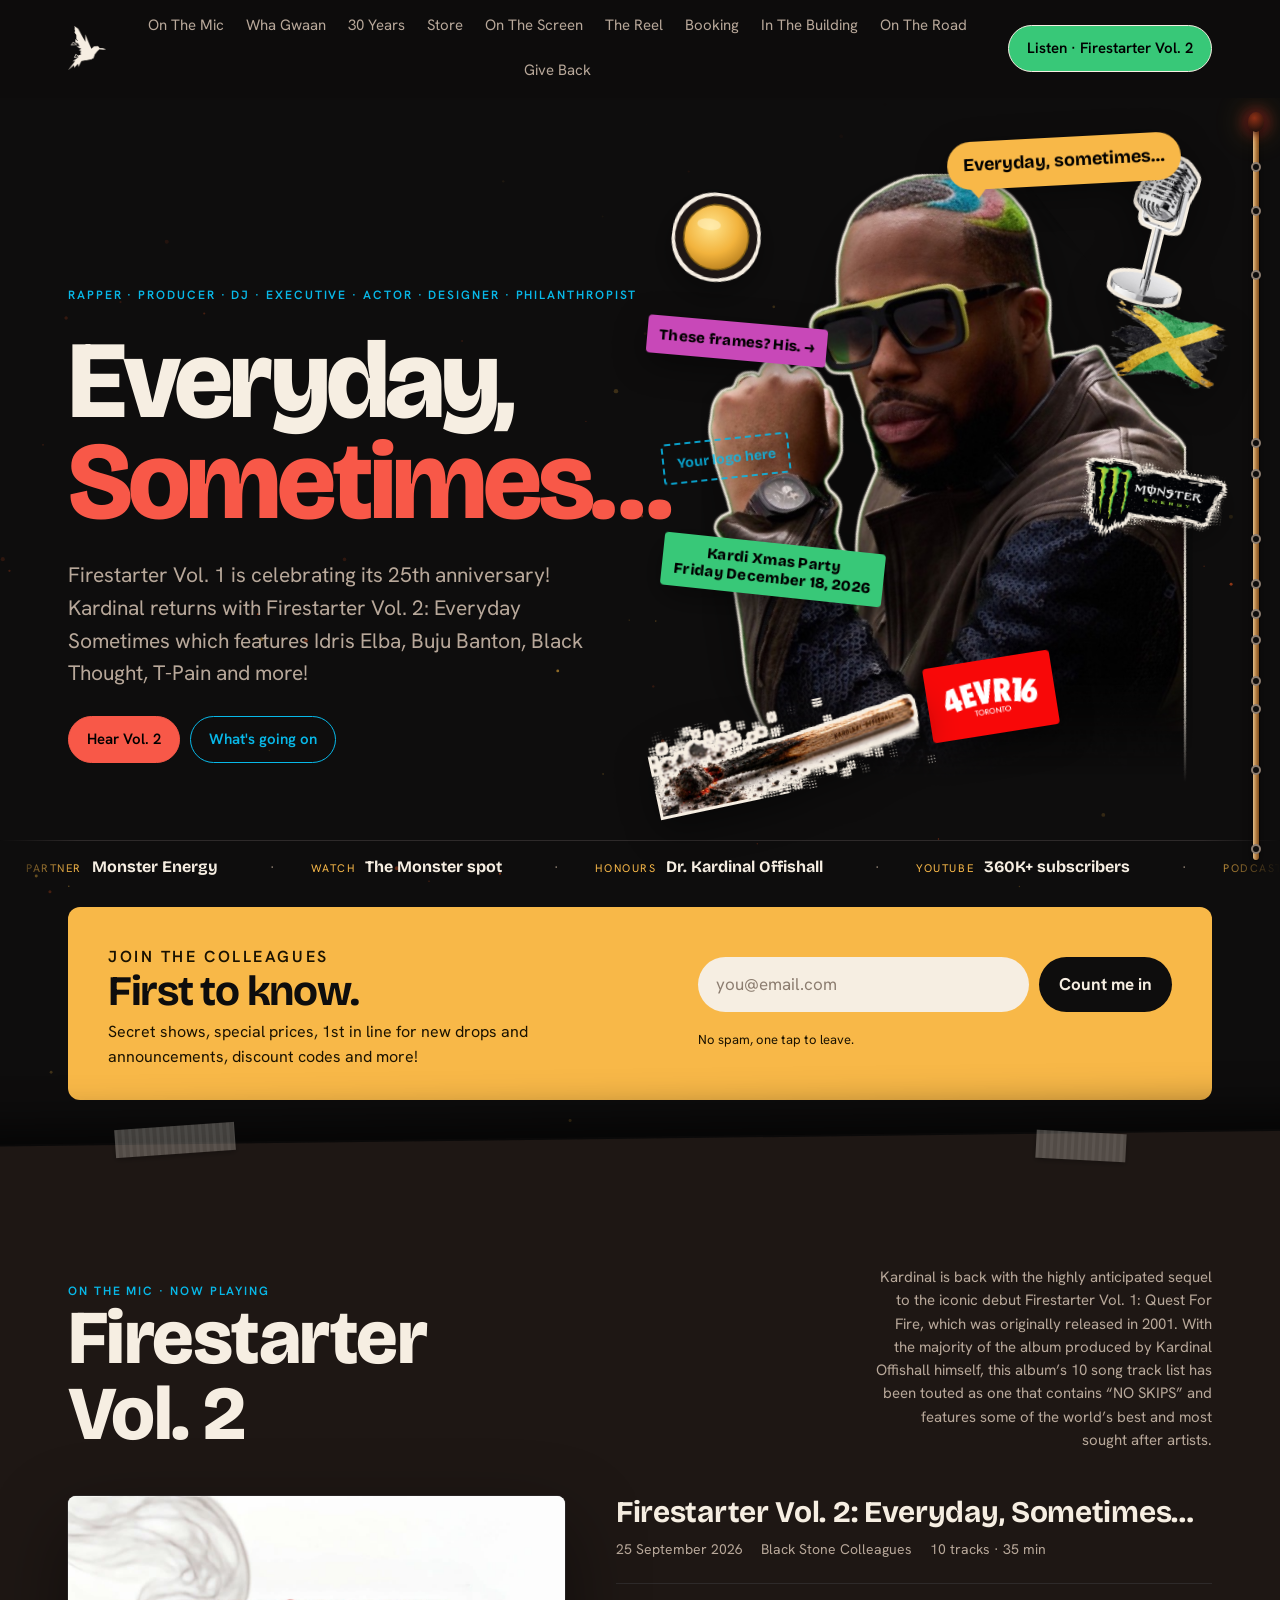
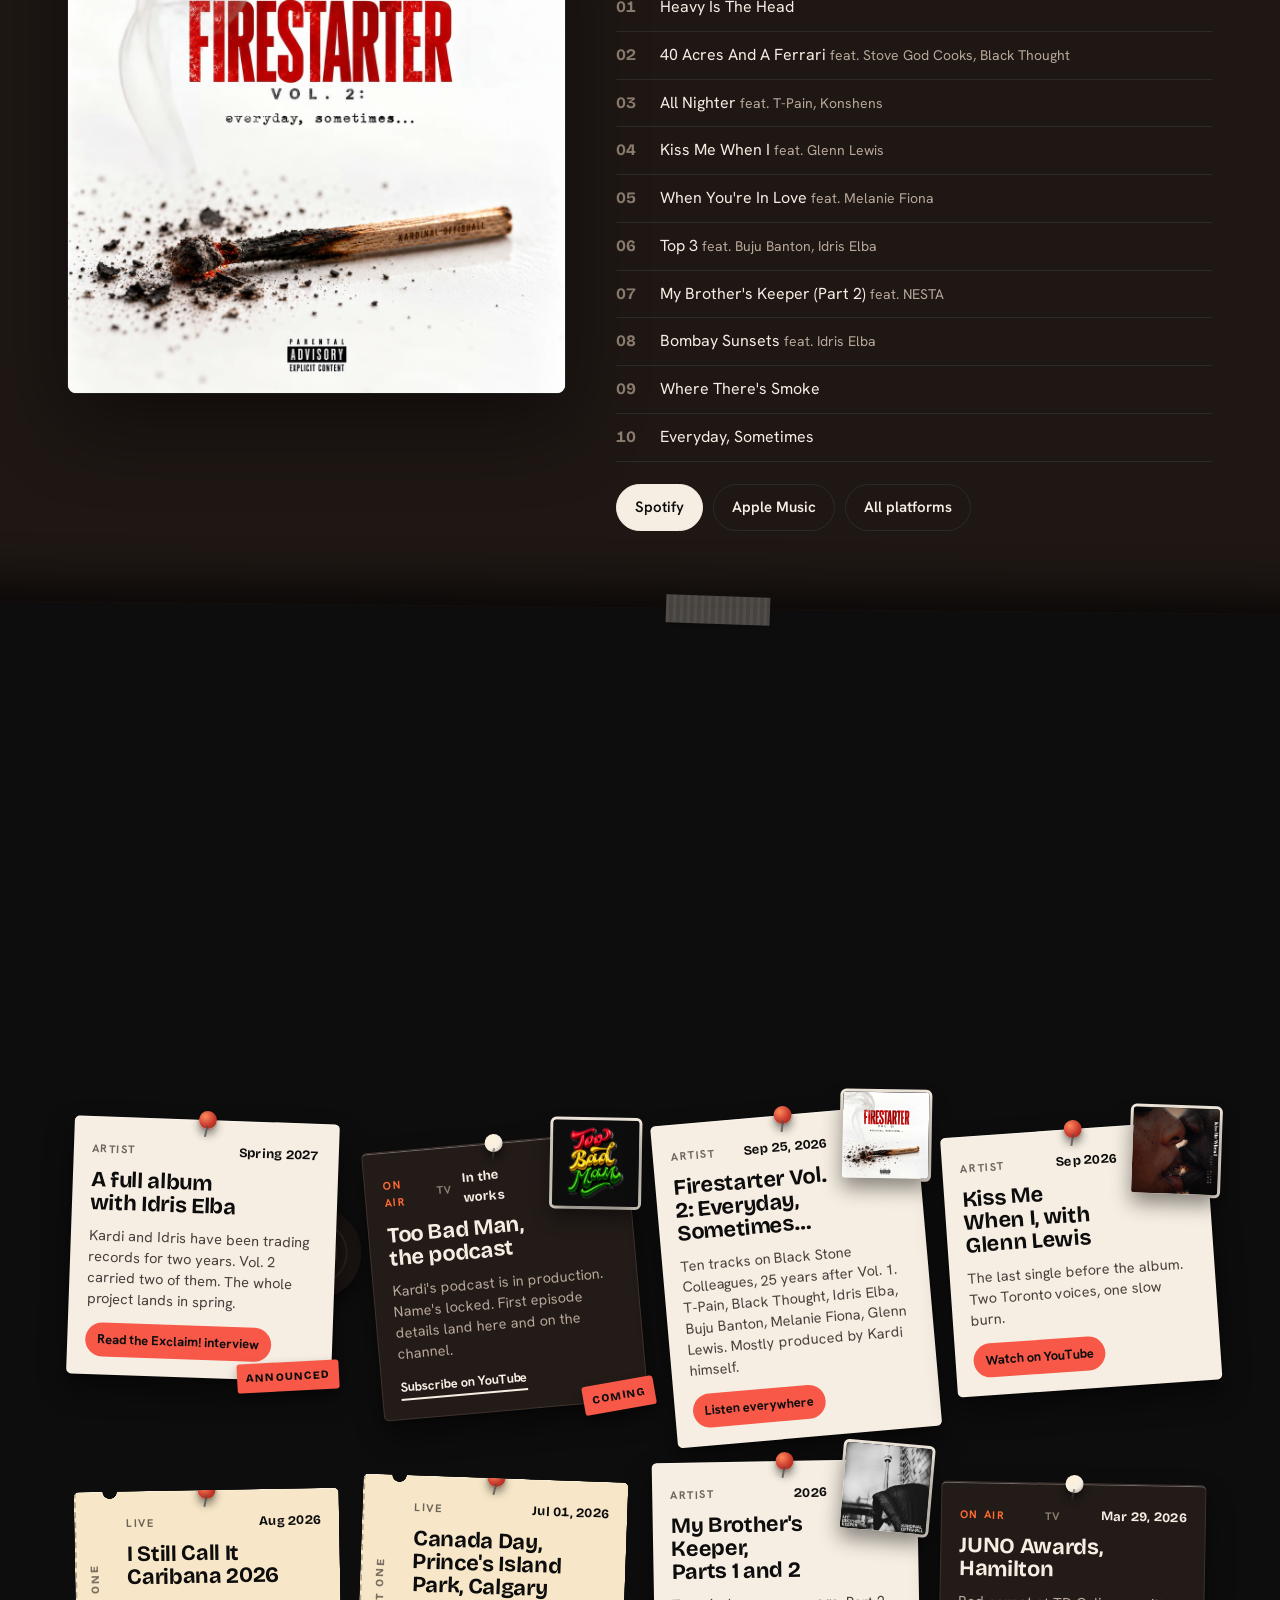
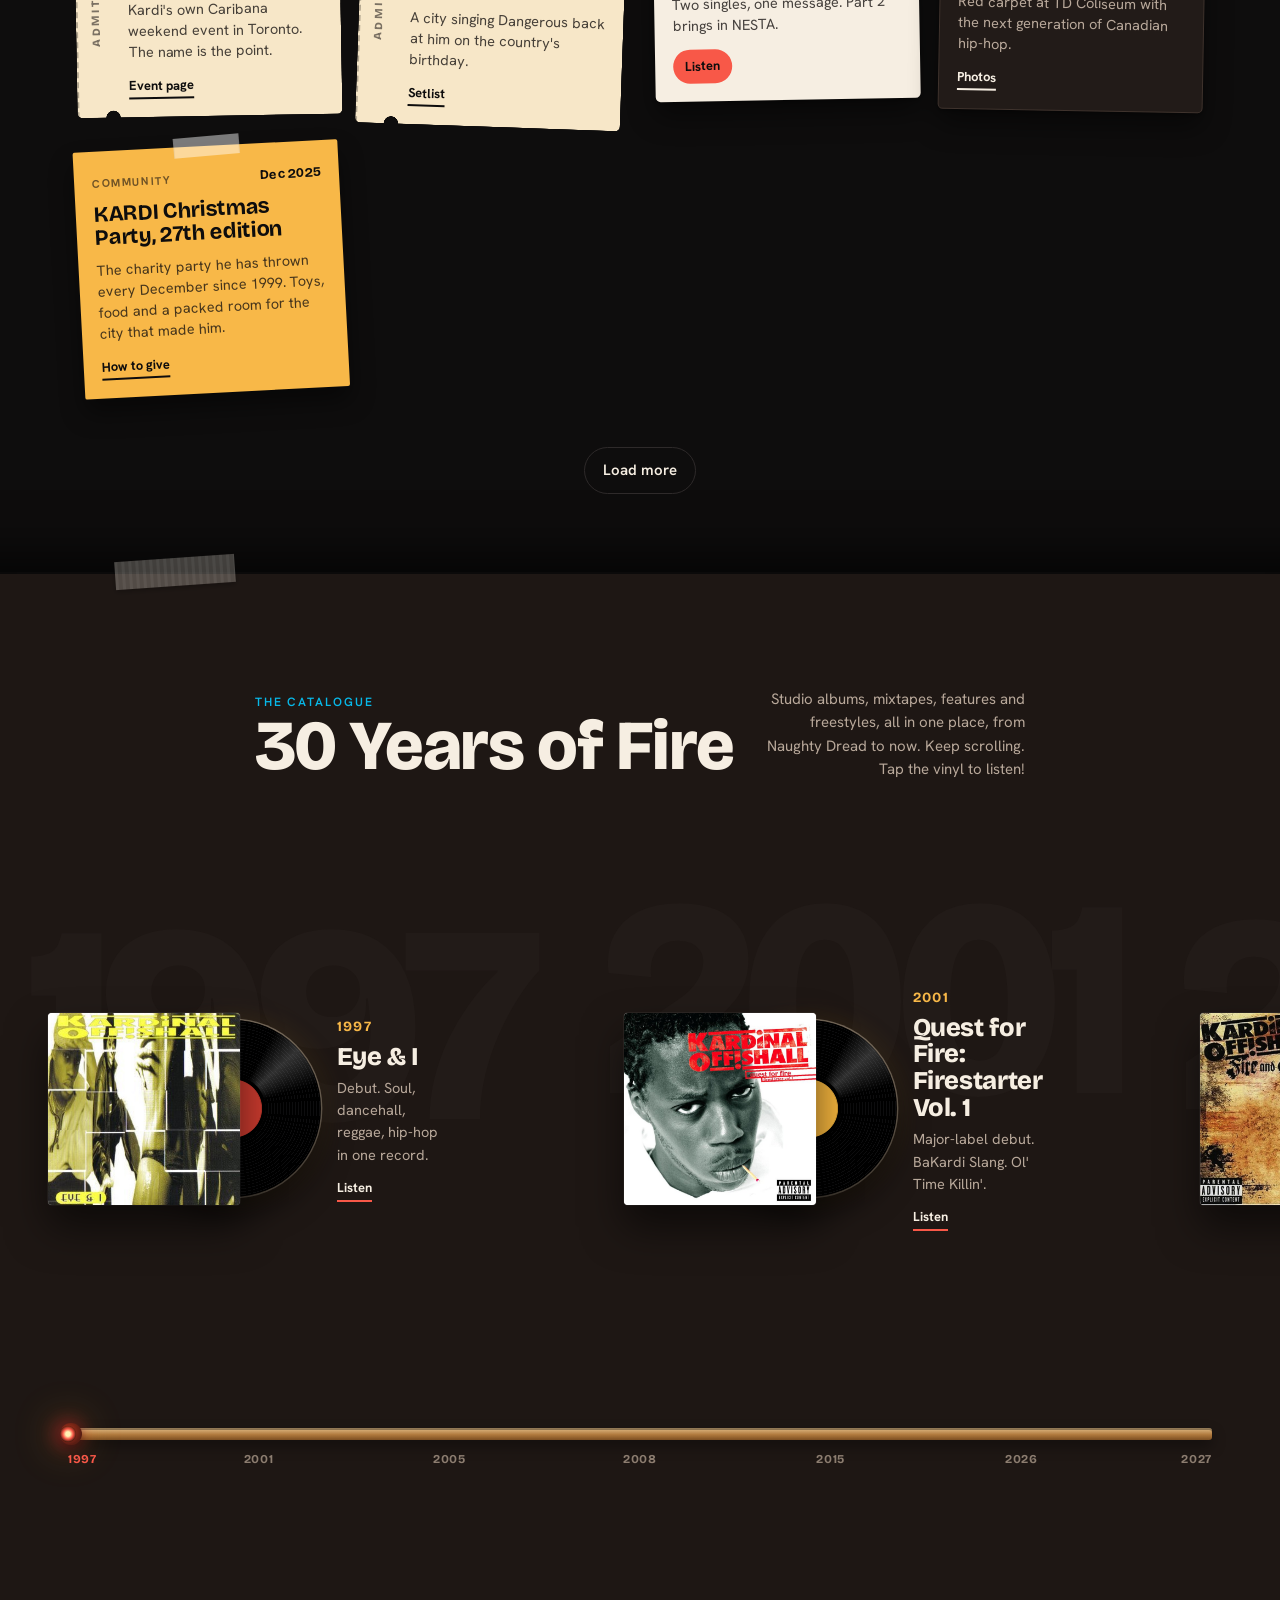
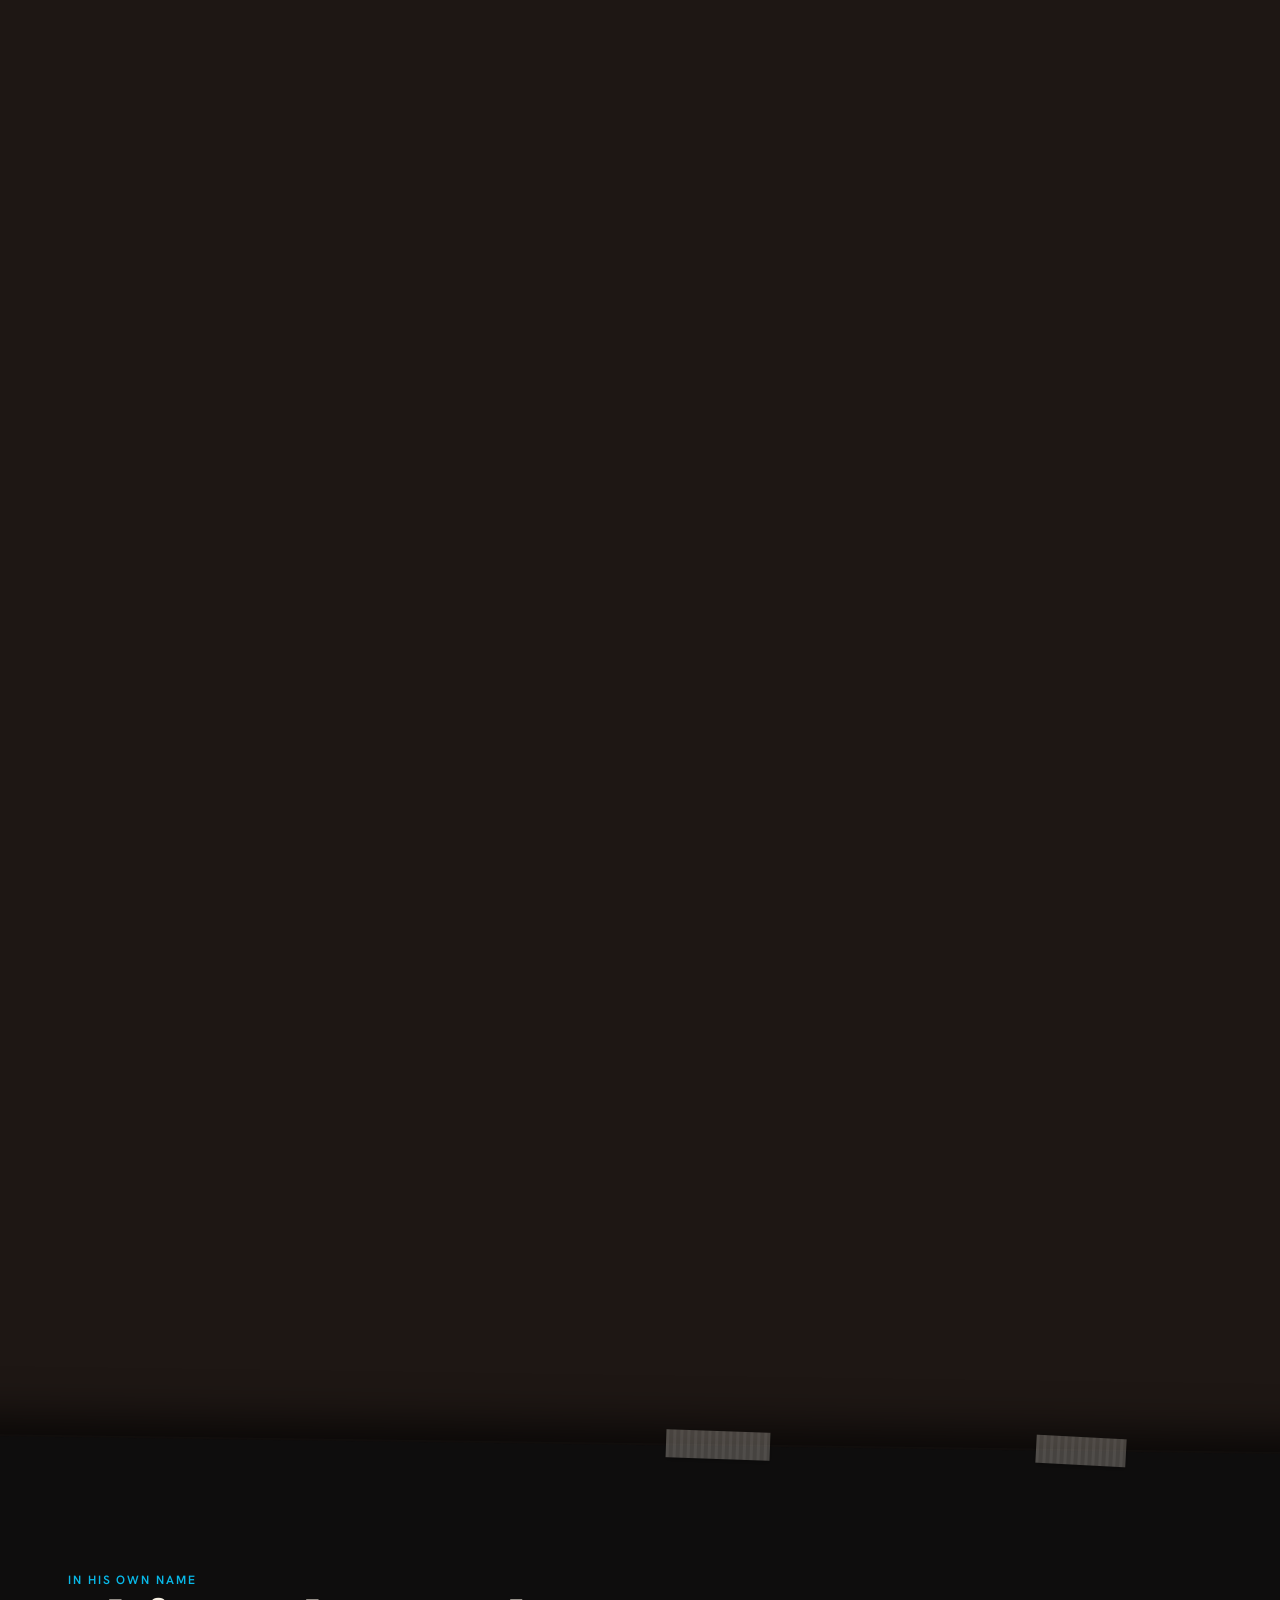
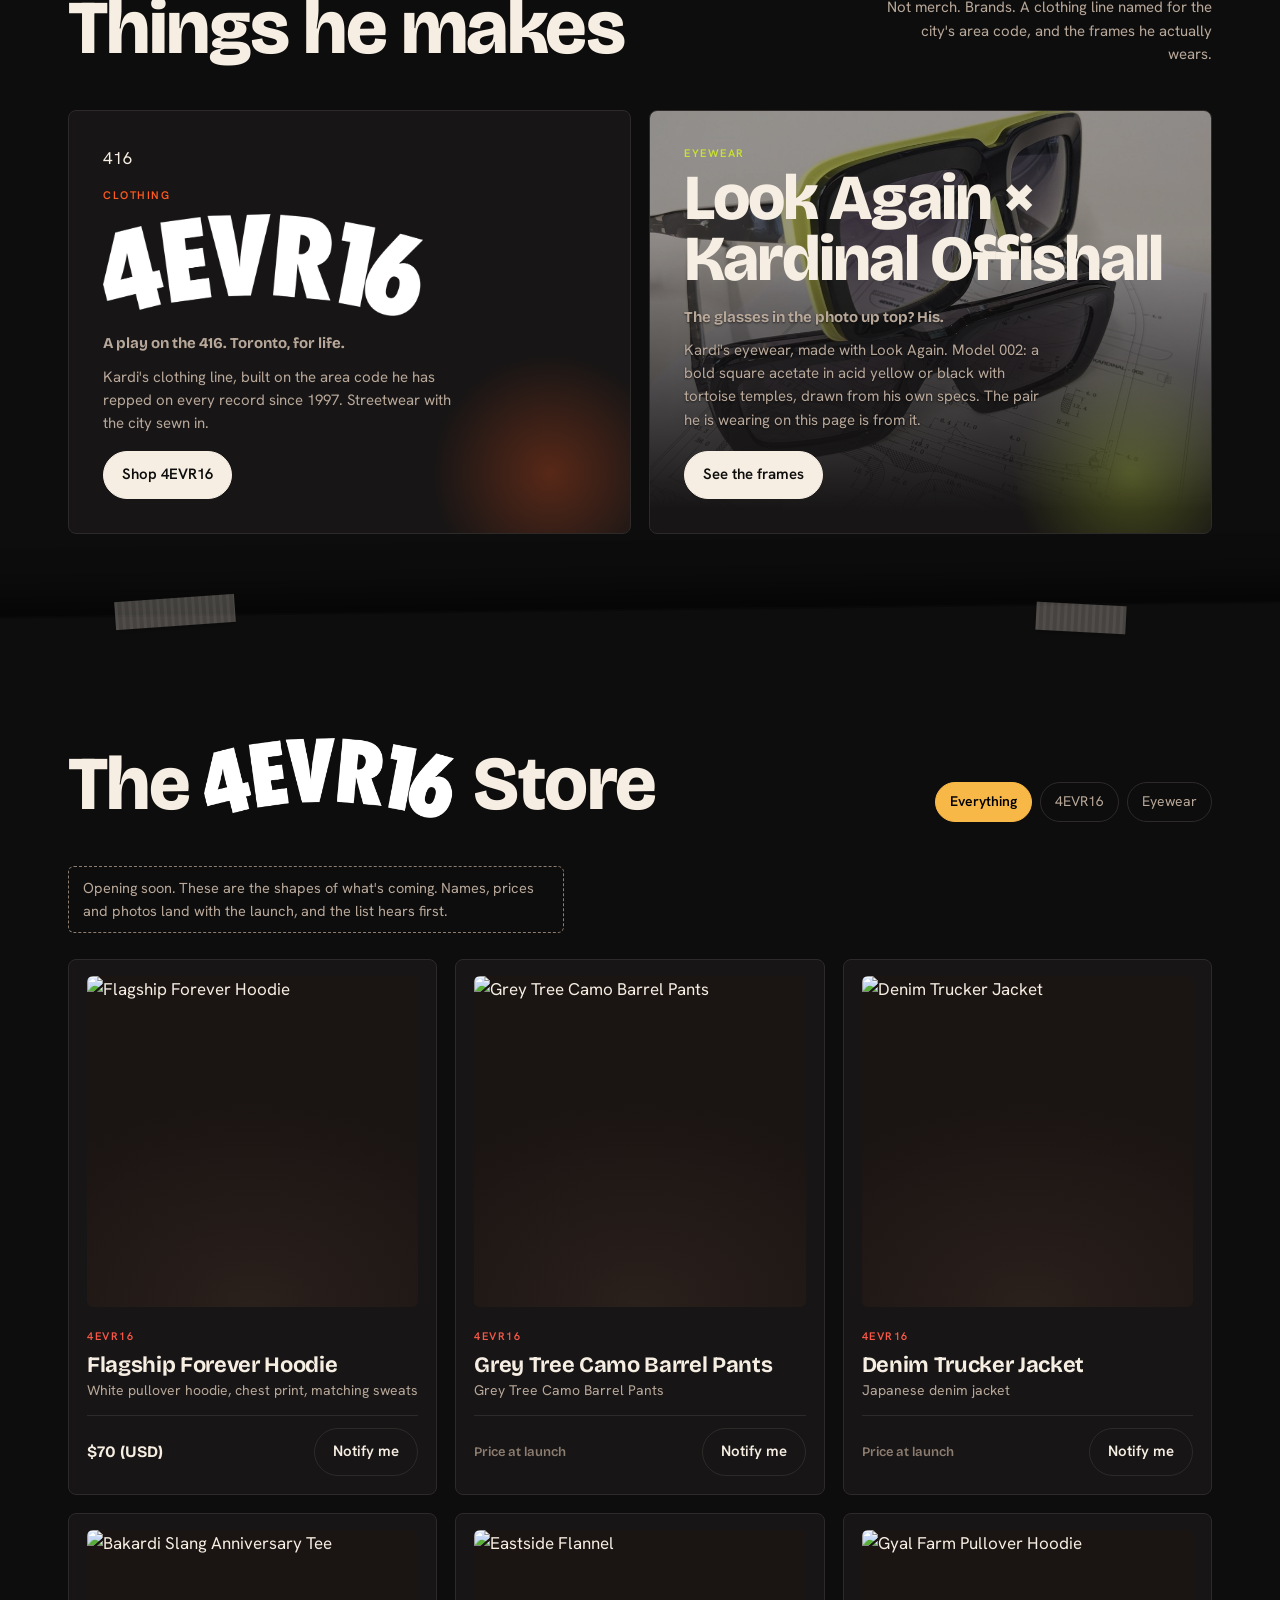
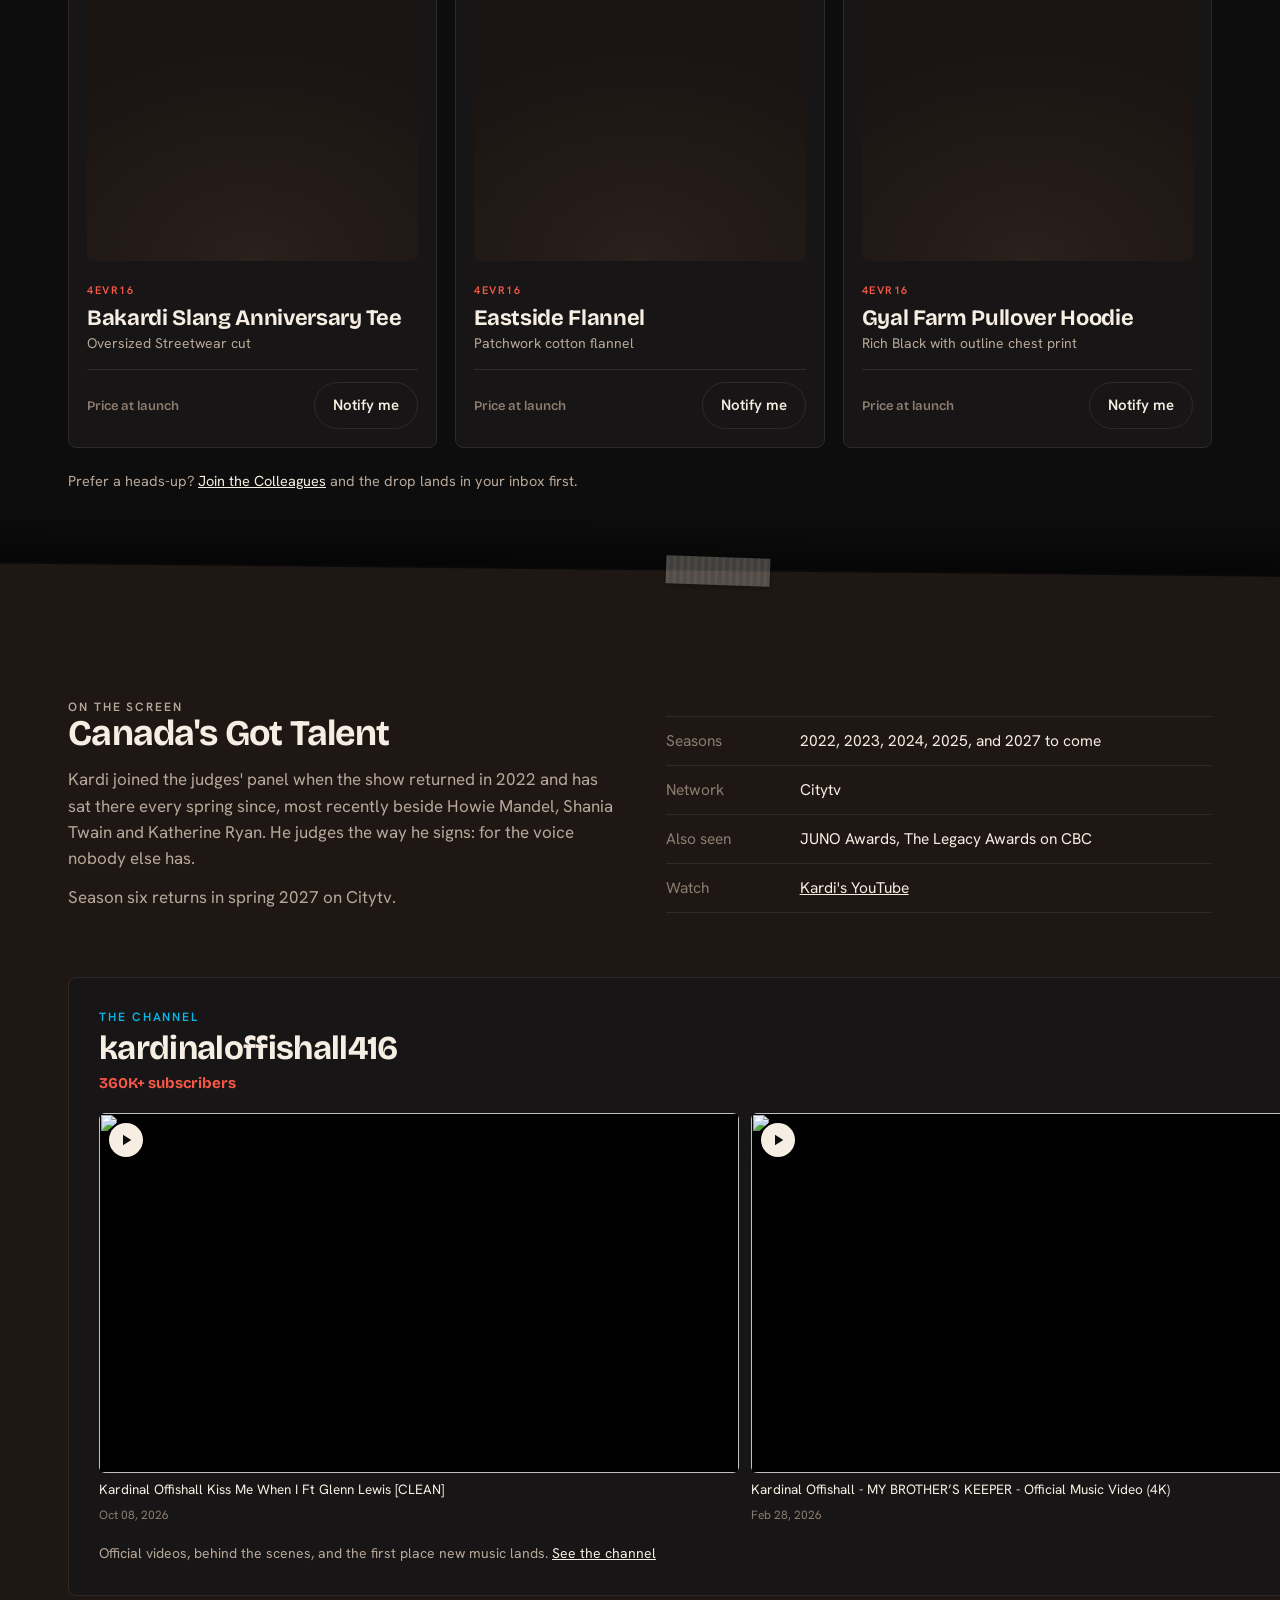
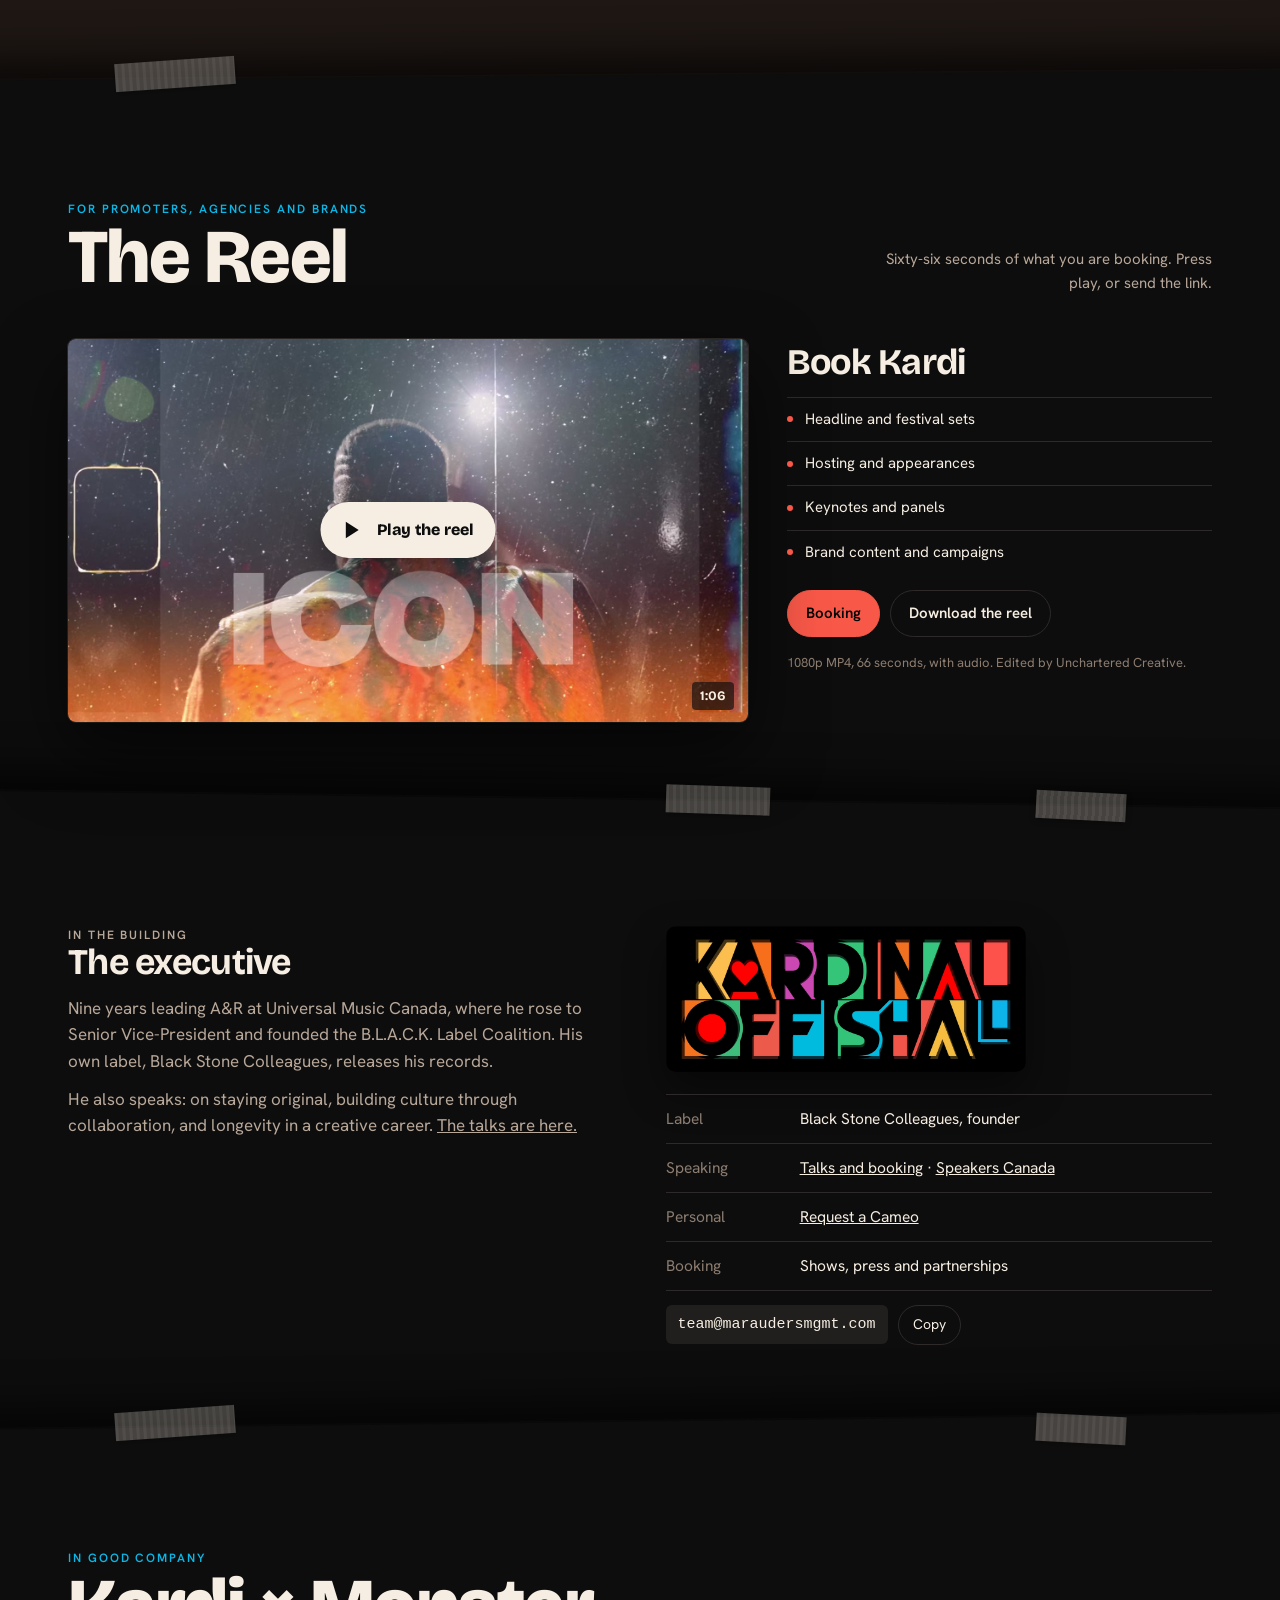
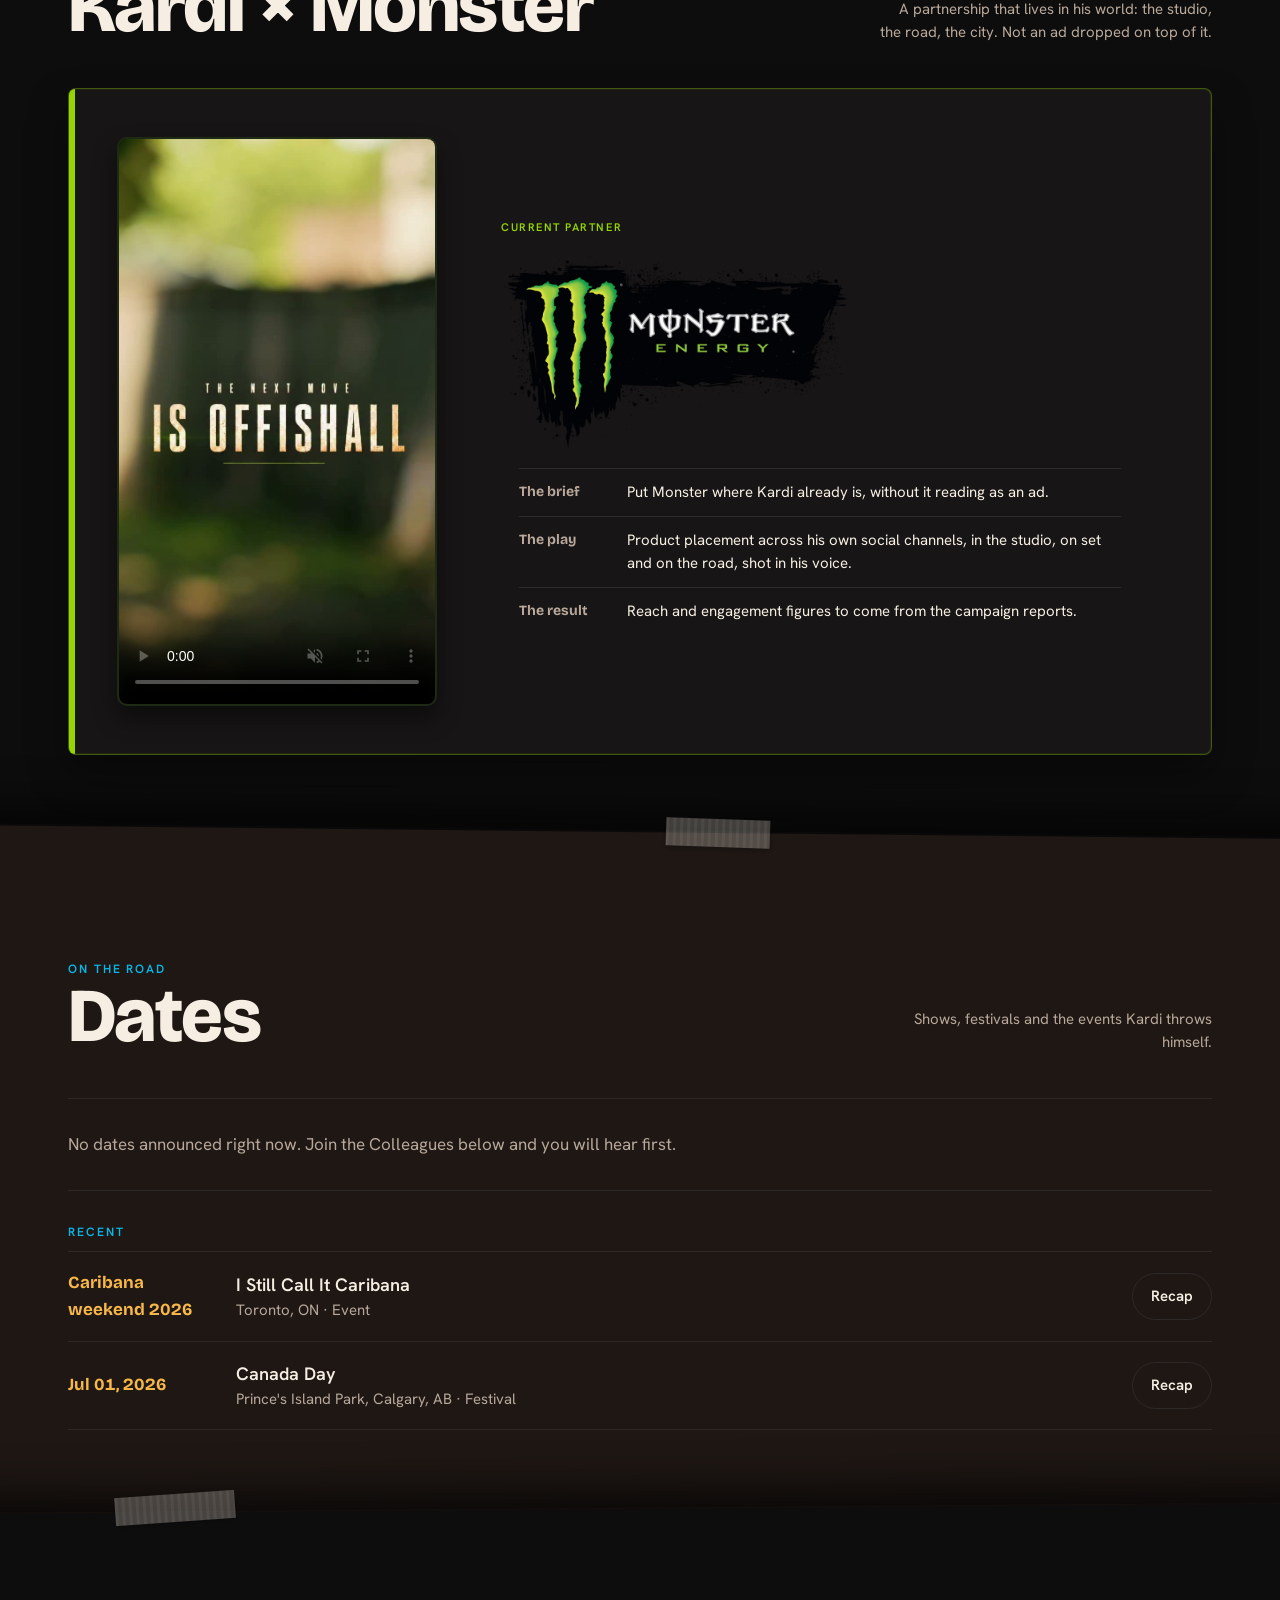
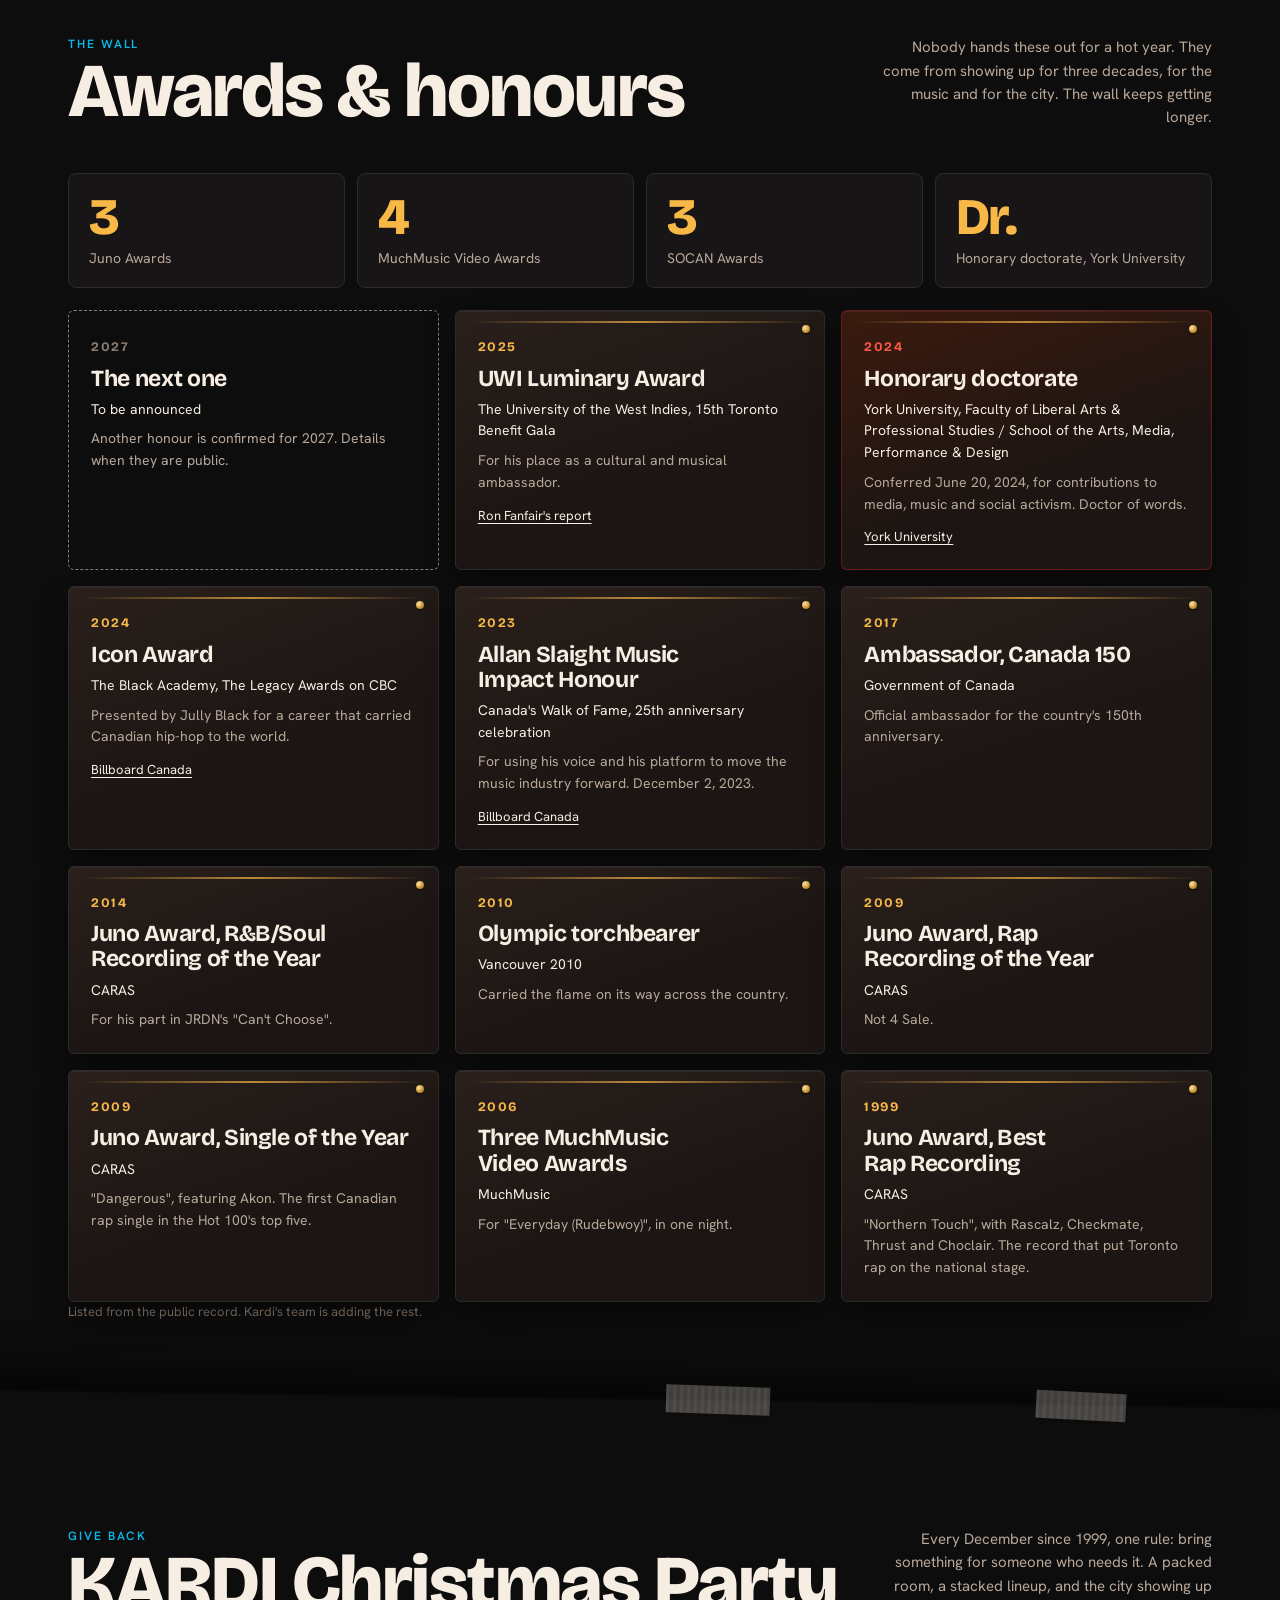
==== commit 6a11f331: "Xmas Party sticker is back: links to the sign-up for now, link and date editable in Compass Co-Autho" ====
--- a/index.html
+++ b/index.html
@@ -92,7 +92,7 @@
             <a class="stk stk-buzzer" href="#on-the-screen" aria-label="Canada's Got Talent, on the screen" style="--r:8deg;--depth:0.8">
               <svg viewBox="0 0 120 120" aria-hidden="true"><circle cx="60" cy="60" r="56" fill="#1E1715"/><circle cx="60" cy="60" r="44" fill="url(#gold)"/><circle cx="60" cy="60" r="44" fill="none" stroke="#7A5A14" stroke-width="2"/><ellipse cx="48" cy="44" rx="16" ry="8" fill="#FFF3C4" opacity=".55"/><defs><radialGradient id="gold" cx="40%" cy="35%" r="70%"><stop offset="0" stop-color="#FFE38A"/><stop offset=".6" stop-color="#F2B33D"/><stop offset="1" stop-color="#B9801E"/></radialGradient></defs></svg>
             </a>
-            <a class="stk stk-text stk-xmas" href="#give-back" style="--r:6deg;--depth:0.7">Kardi Xmas Party<br>Friday December 18, 2026</a>
+            <a class="stk stk-text stk-xmas" id="xmas-sticker" href="#join" style="--r:6deg;--depth:0.7">Kardi Xmas Party<br>Friday December 18, 2026</a>
             <a class="stk stk-flag" href="#give-back" aria-label="Jamaican roots, give back" style="--r:11deg;--depth:0.4">
               <img src="assets/flag-brush.png" alt="" width="700" height="440" draggable="false">
             </a>
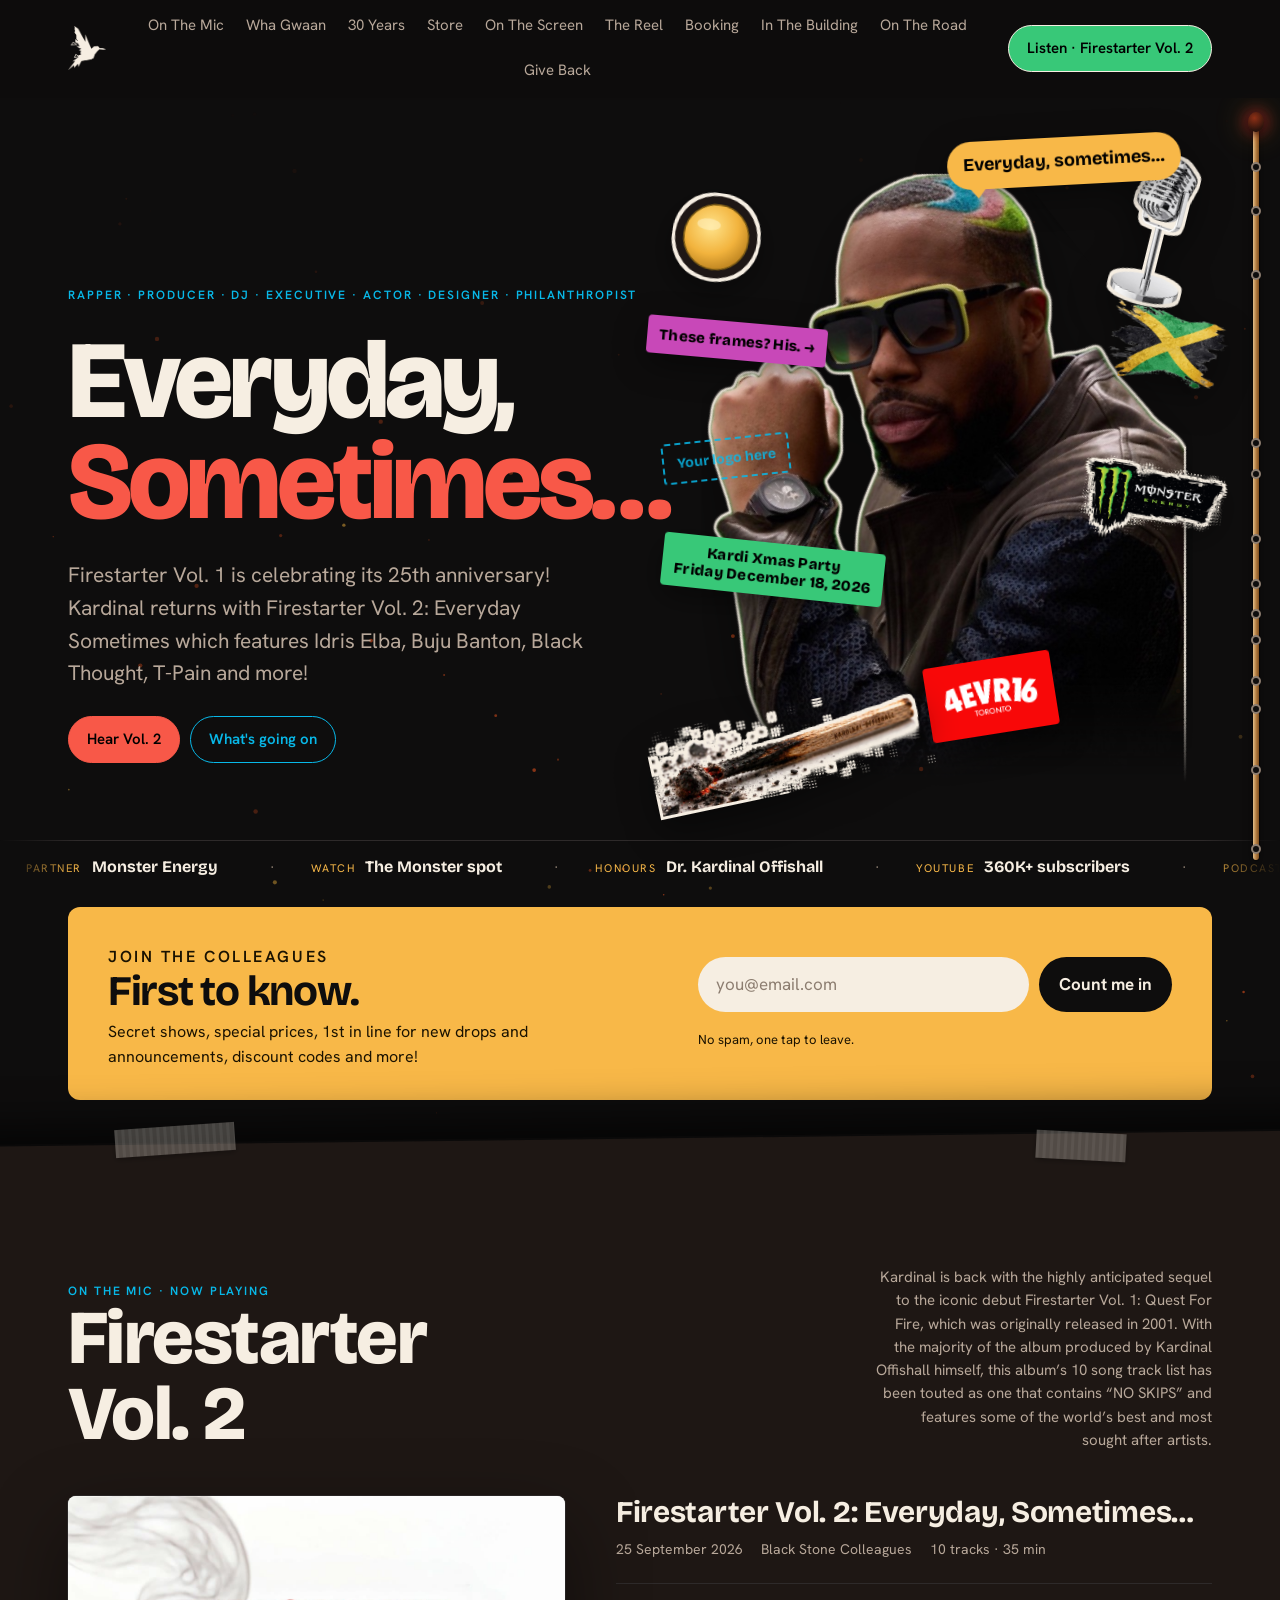
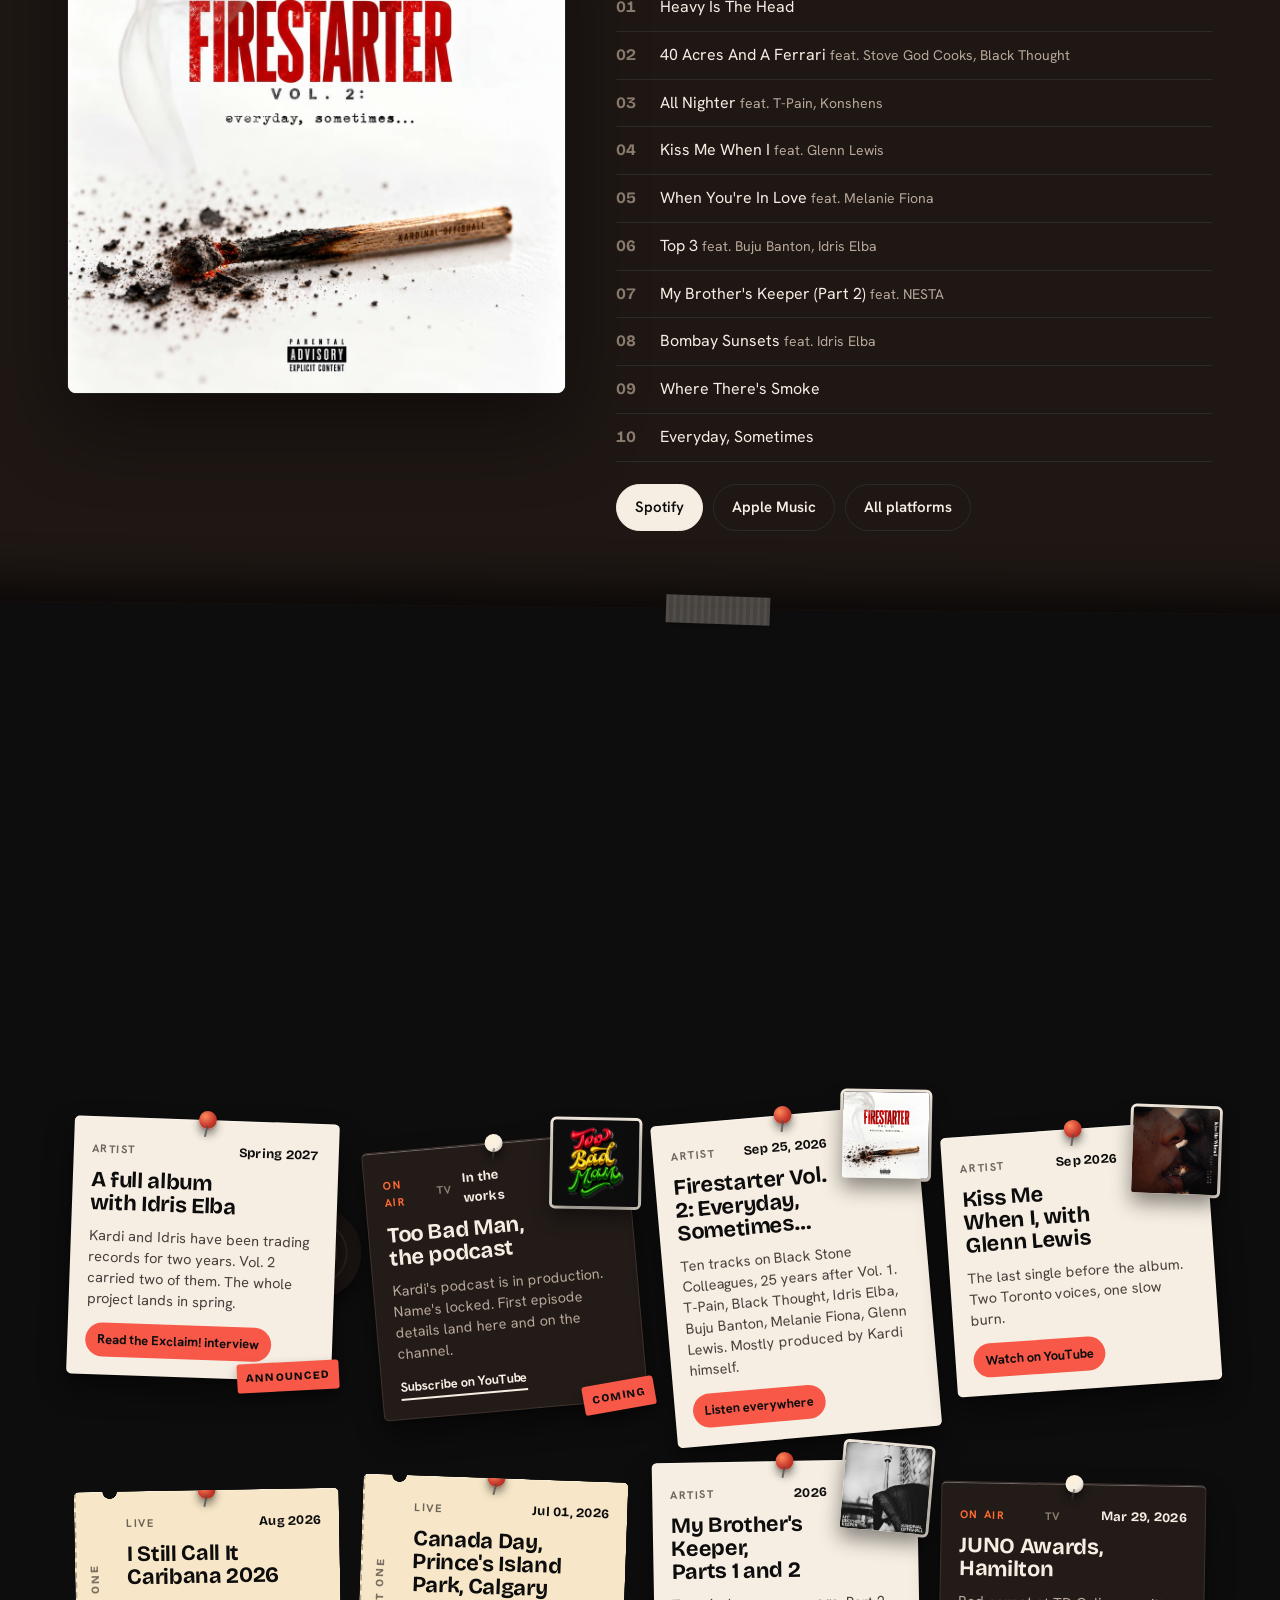
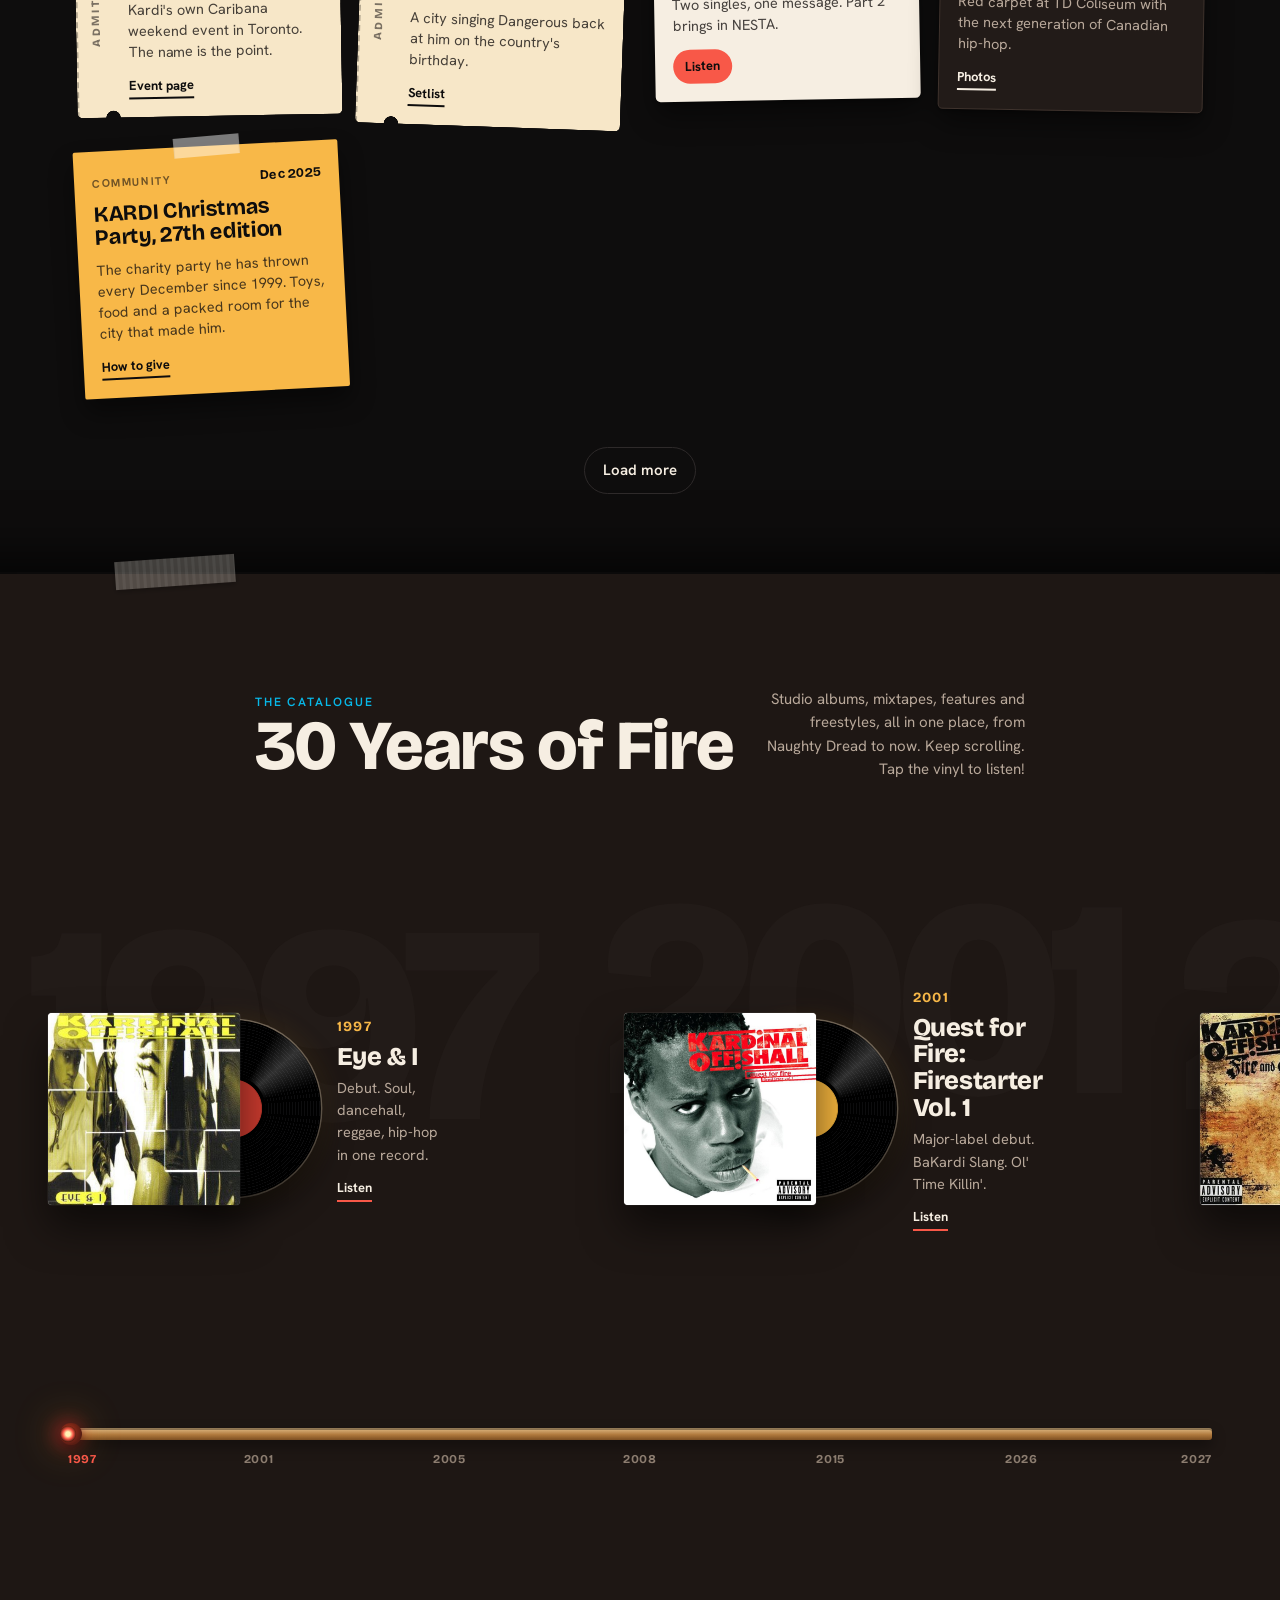
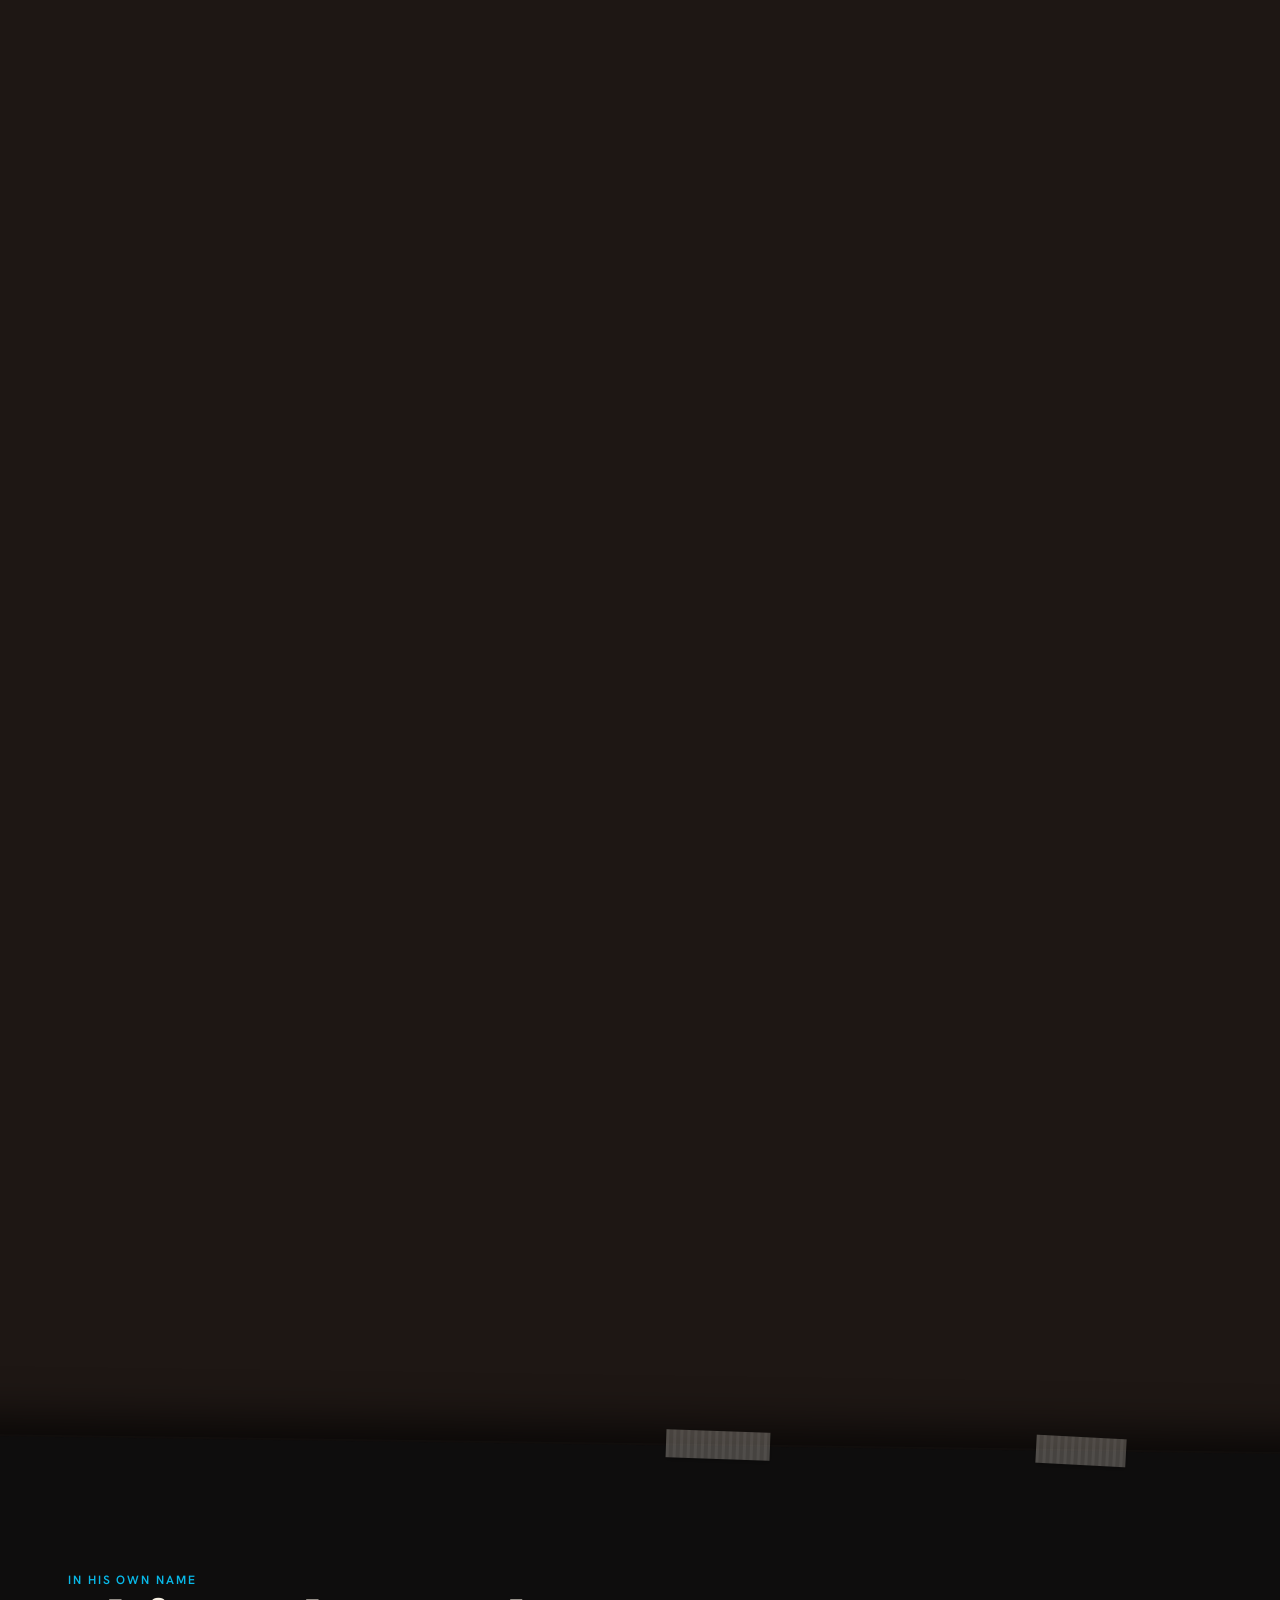
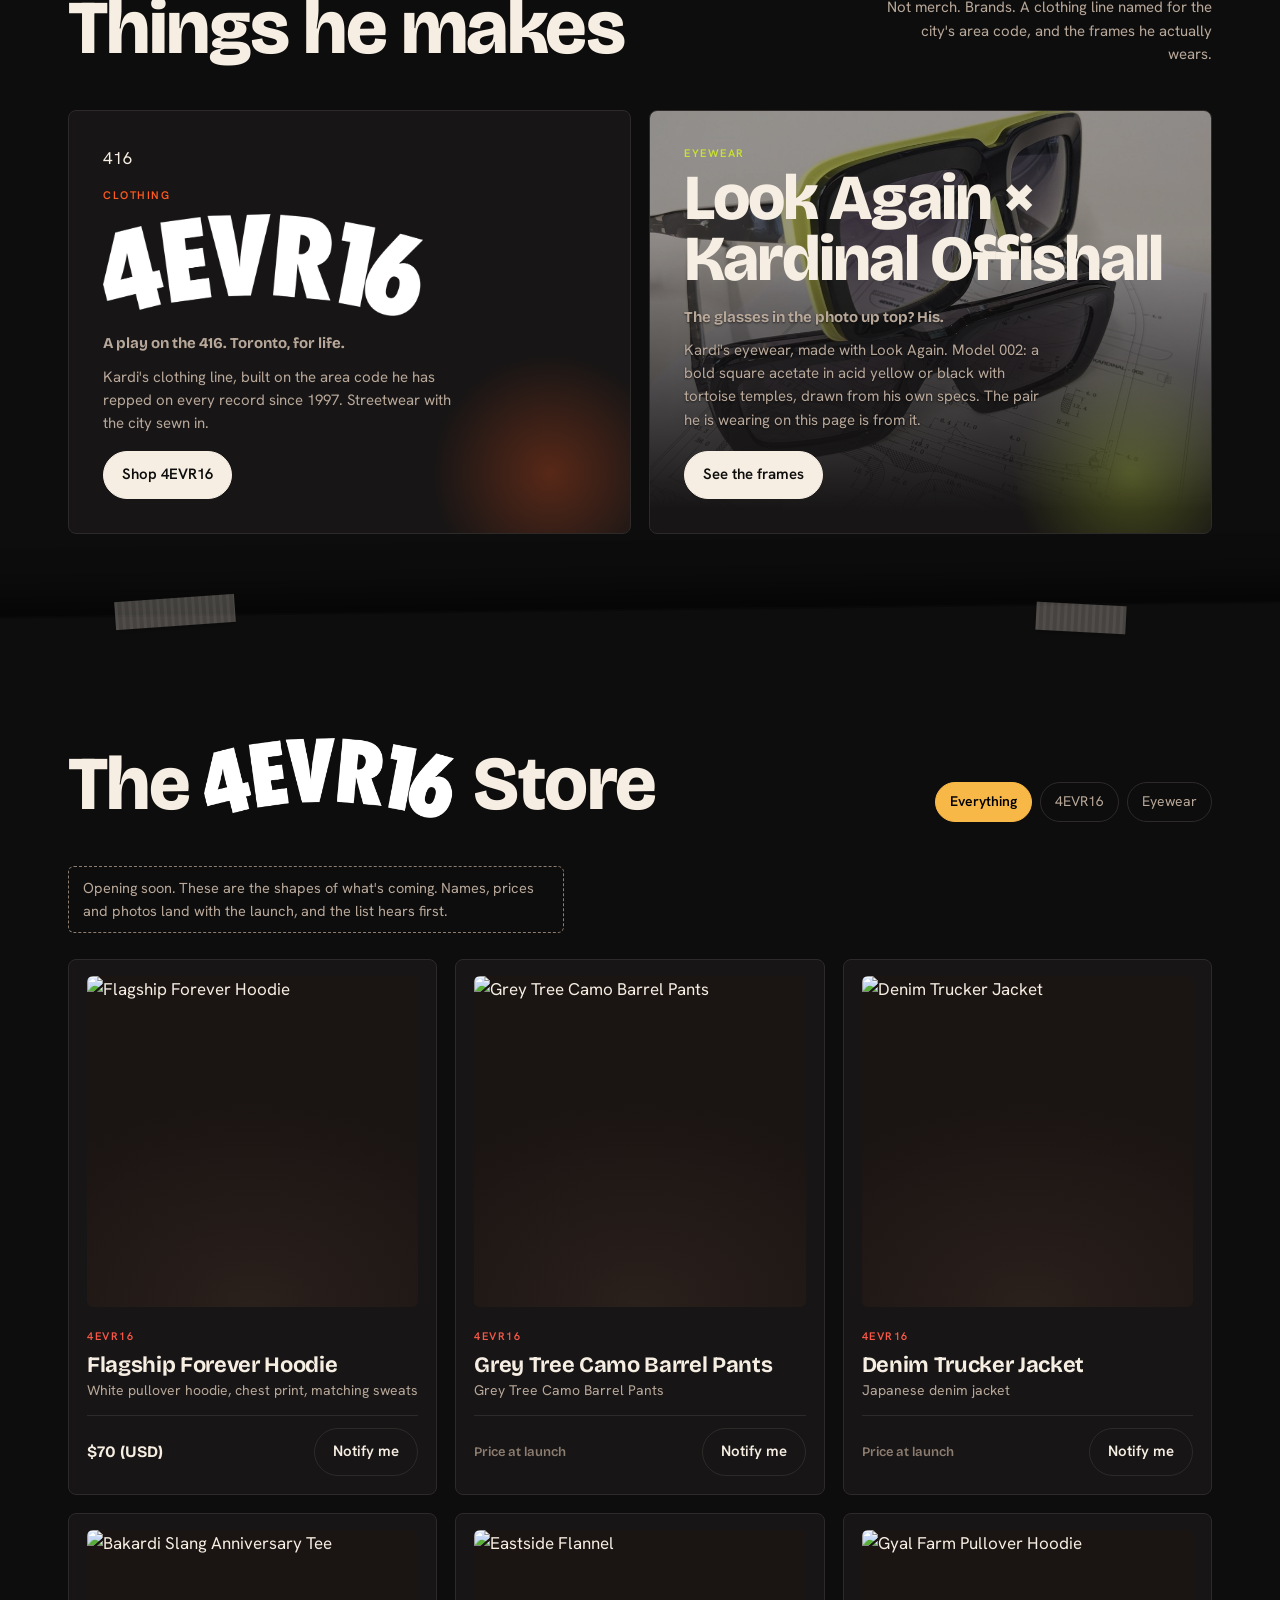
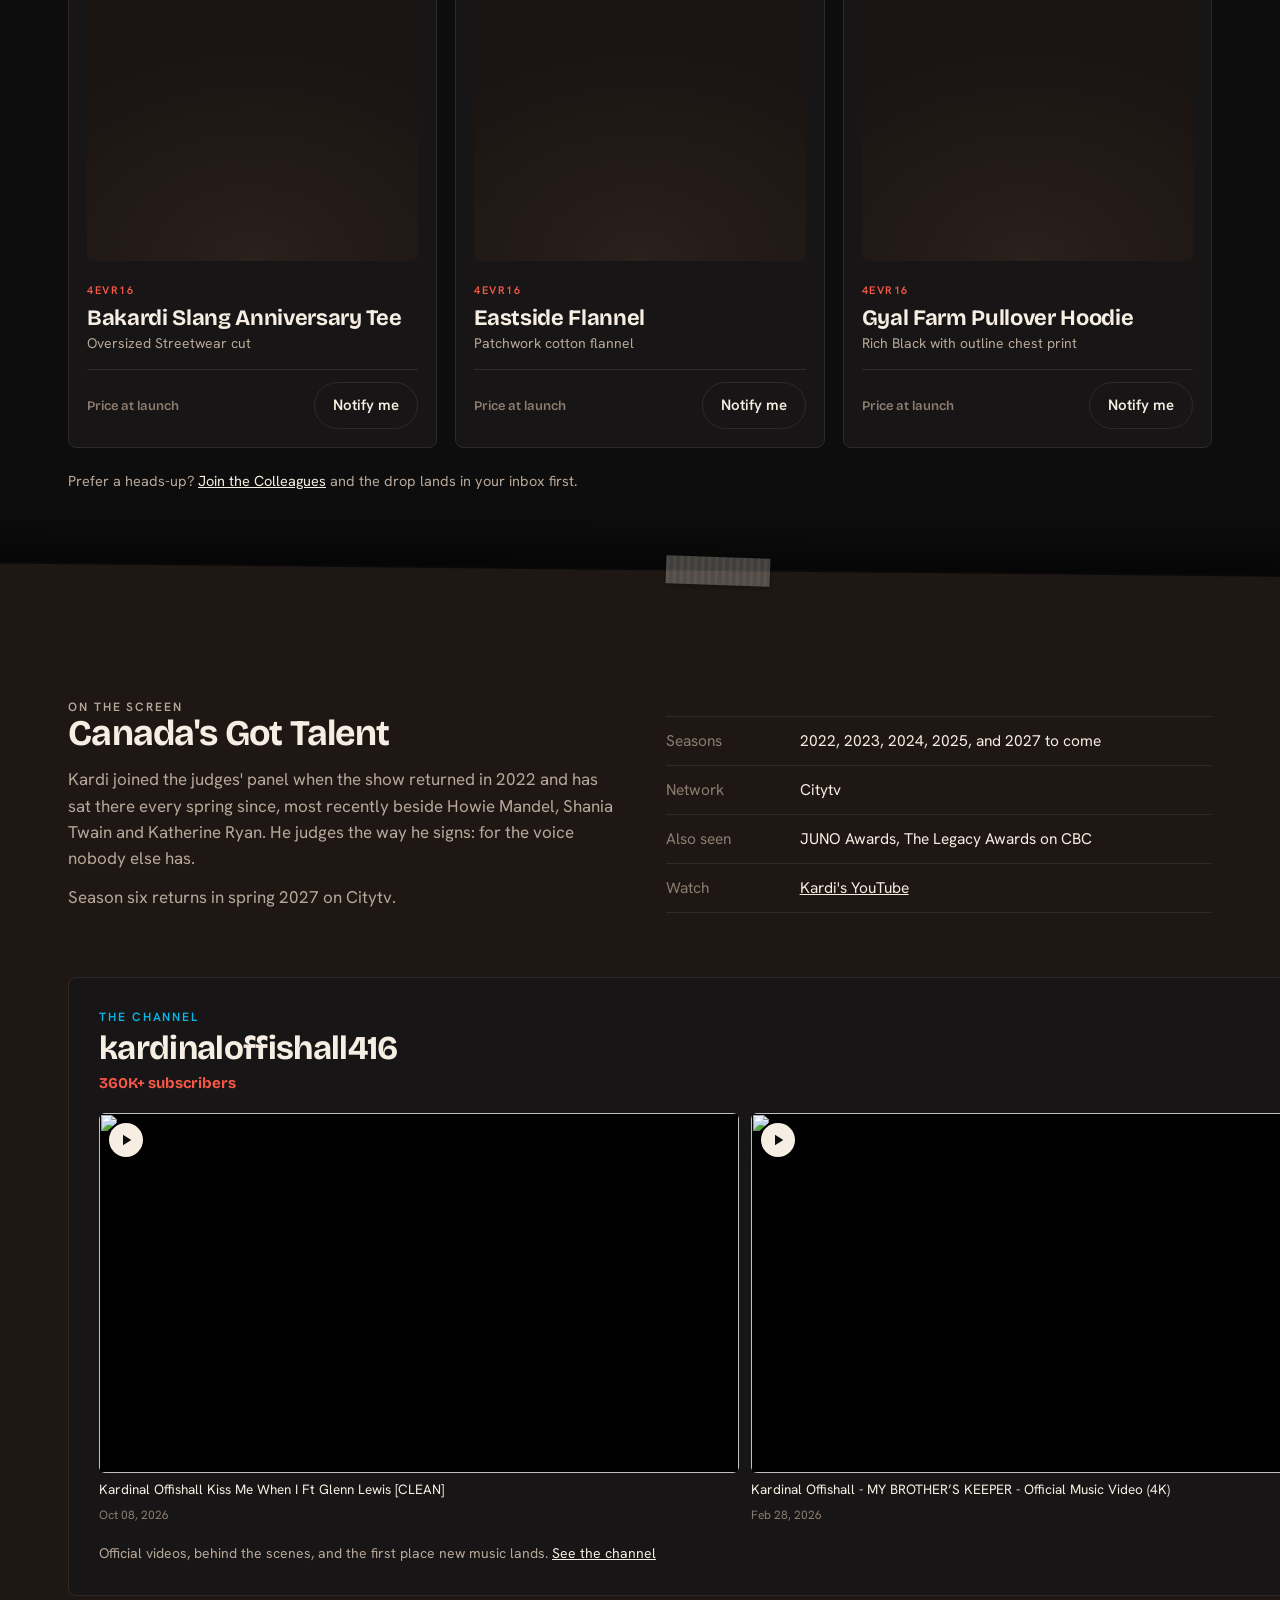
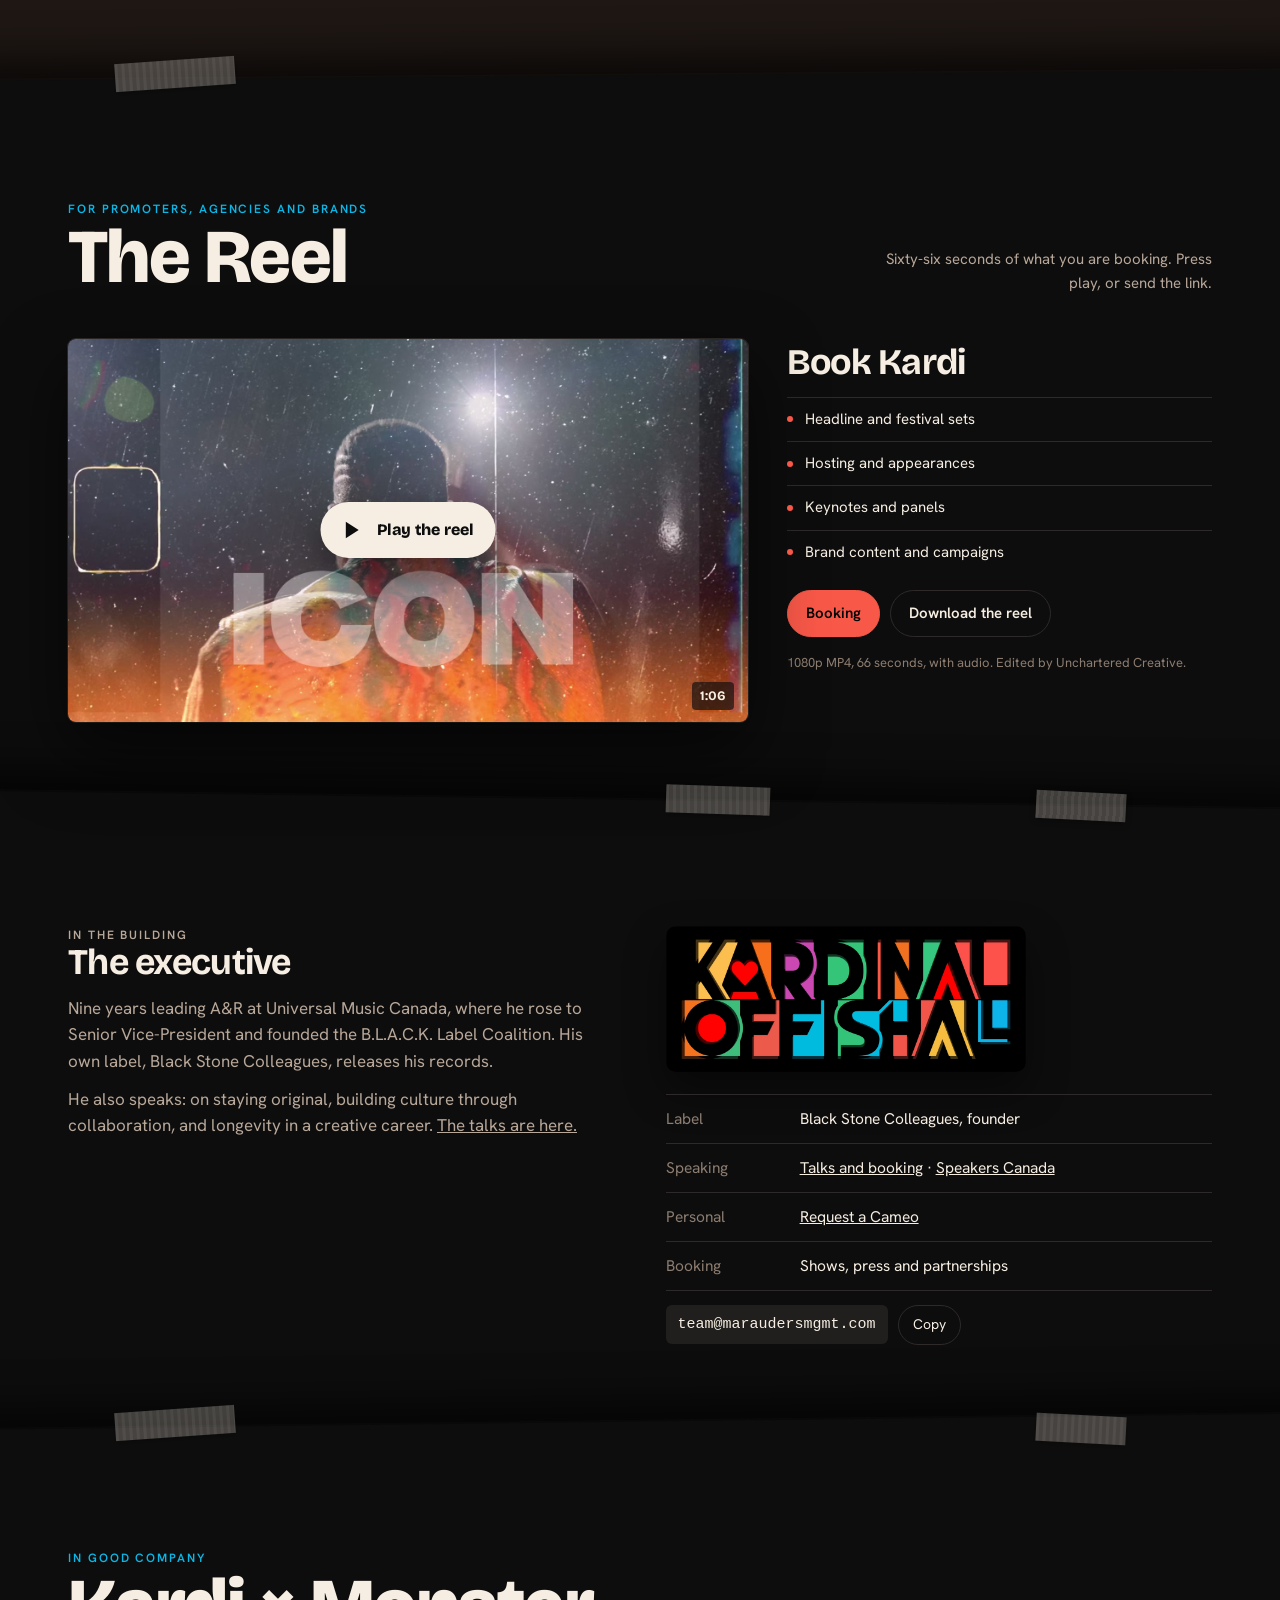
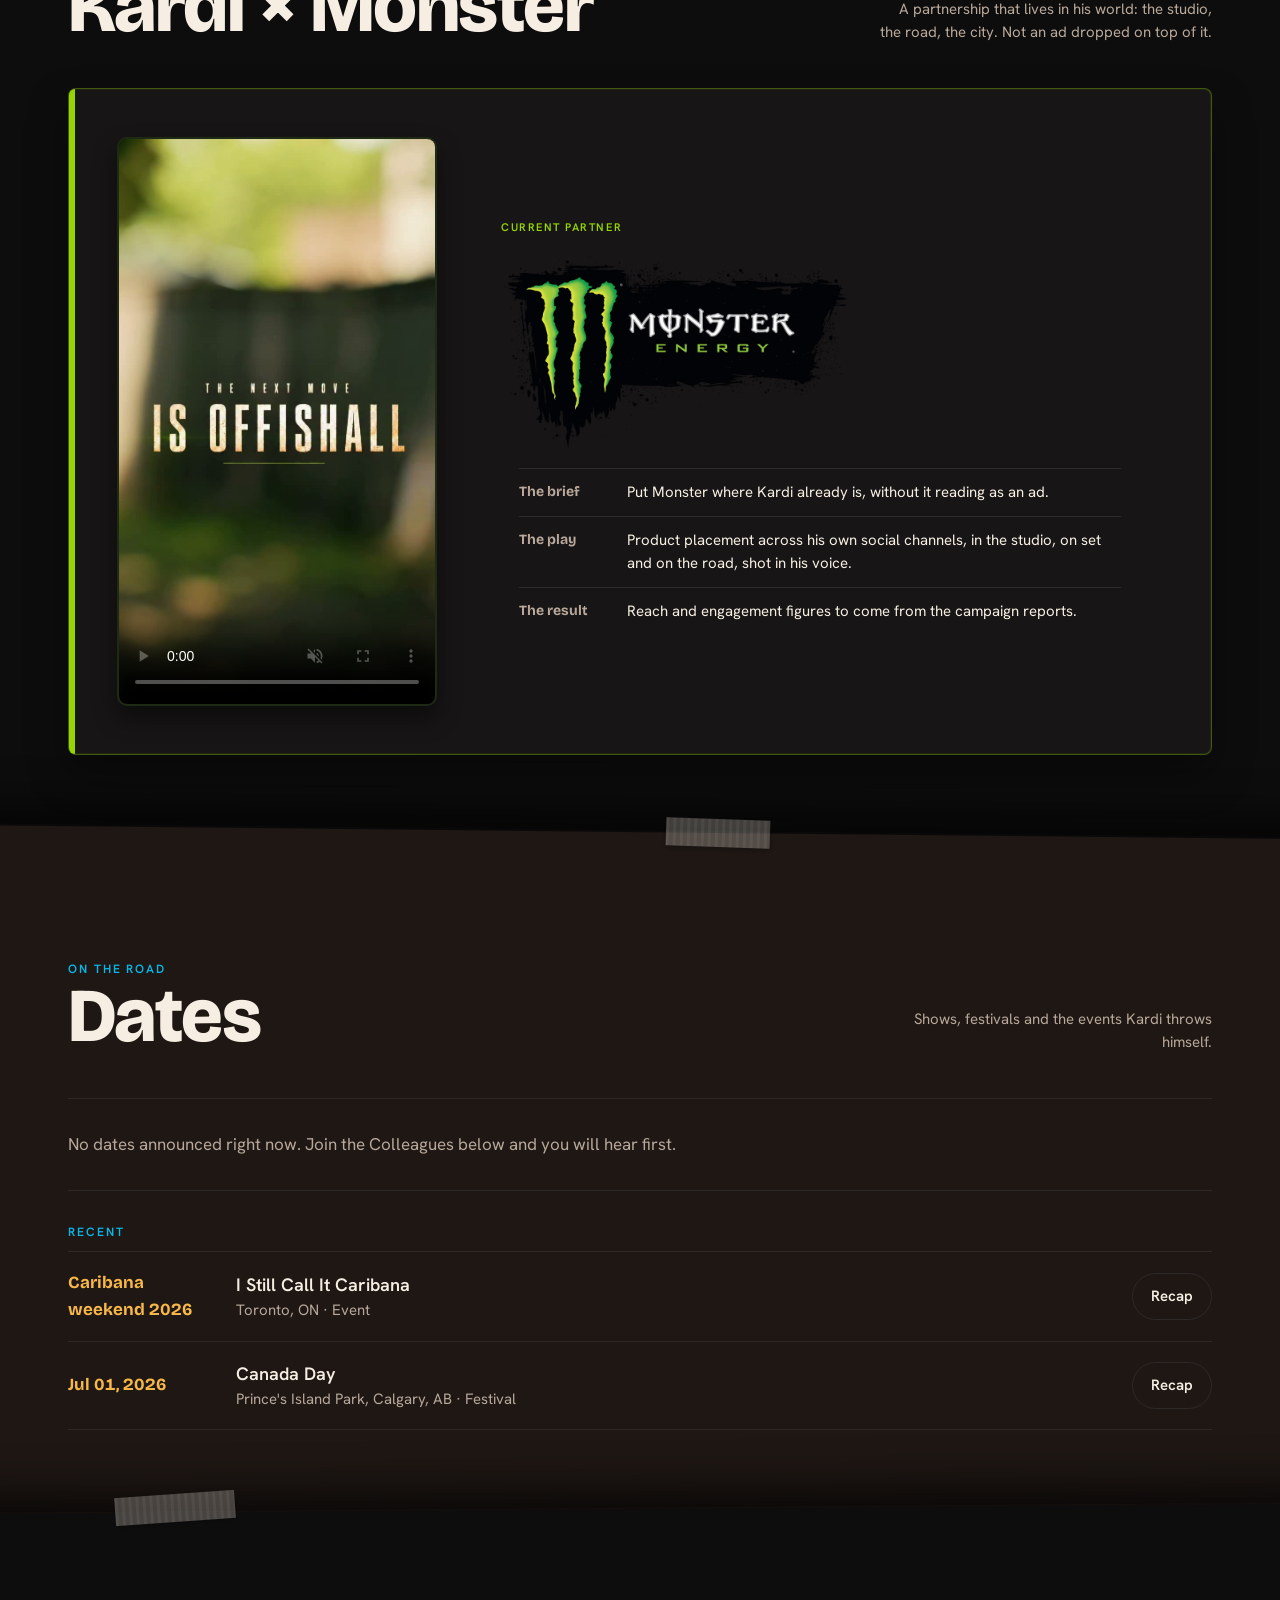
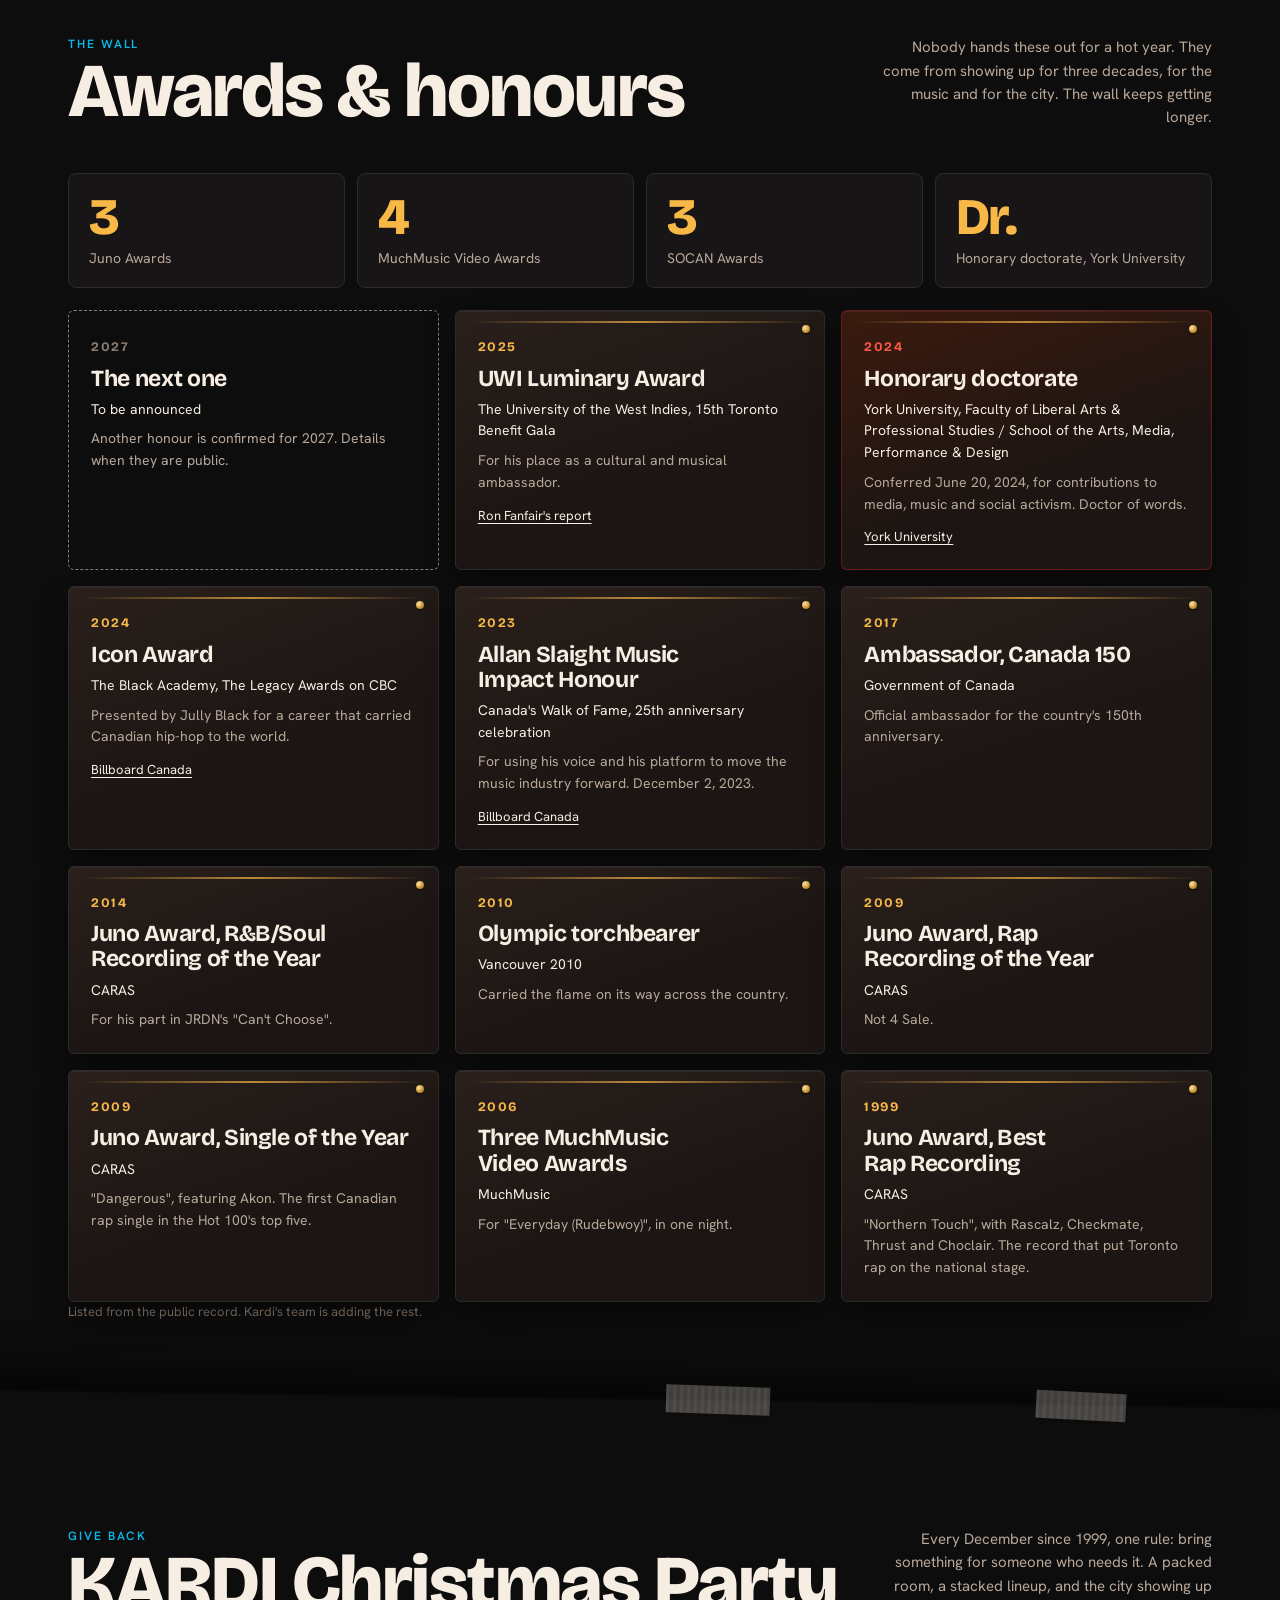
==== commit 1801e90b: "Hero roles line, blurb and announcement sticker now come from a Hero record in Compass Co-Authored-B" ====
--- a/index.html
+++ b/index.html
@@ -66,9 +66,9 @@
       <canvas id="embers" aria-hidden="true"></canvas>
       <div class="wrap hero-grid">
         <div class="hero-copy">
-          <p class="eyebrow">Rapper · Producer · DJ · Executive · Actor · <span class="keep">Designer · Philanthropist</span></p>
+          <p class="eyebrow" id="hero-roles">Rapper · Producer · DJ · Executive · Actor · <span class="keep">Designer · Philanthropist</span></p>
           <h1 id="hero-title">Everyday, <em>Sometimes…</em></h1>
-          <p class="sub">Firestarter Vol. 1 is celebrating its 25th anniversary! Kardinal returns with Firestarter Vol. 2: Everyday Sometimes which features Idris Elba, Buju Banton, Black Thought, T-Pain and more!</p>
+          <p class="sub" id="hero-blurb">Firestarter Vol. 1 is celebrating its 25th anniversary! Kardinal returns with Firestarter Vol. 2: Everyday Sometimes which features Idris Elba, Buju Banton, Black Thought, T-Pain and more!</p>
           <div class="hero-actions">
             <a class="btn flame js-cta" href="#" target="_blank" rel="noopener">Hear Vol. 2</a>
             <a class="btn" href="#wha-gwaan">What's going on</a>
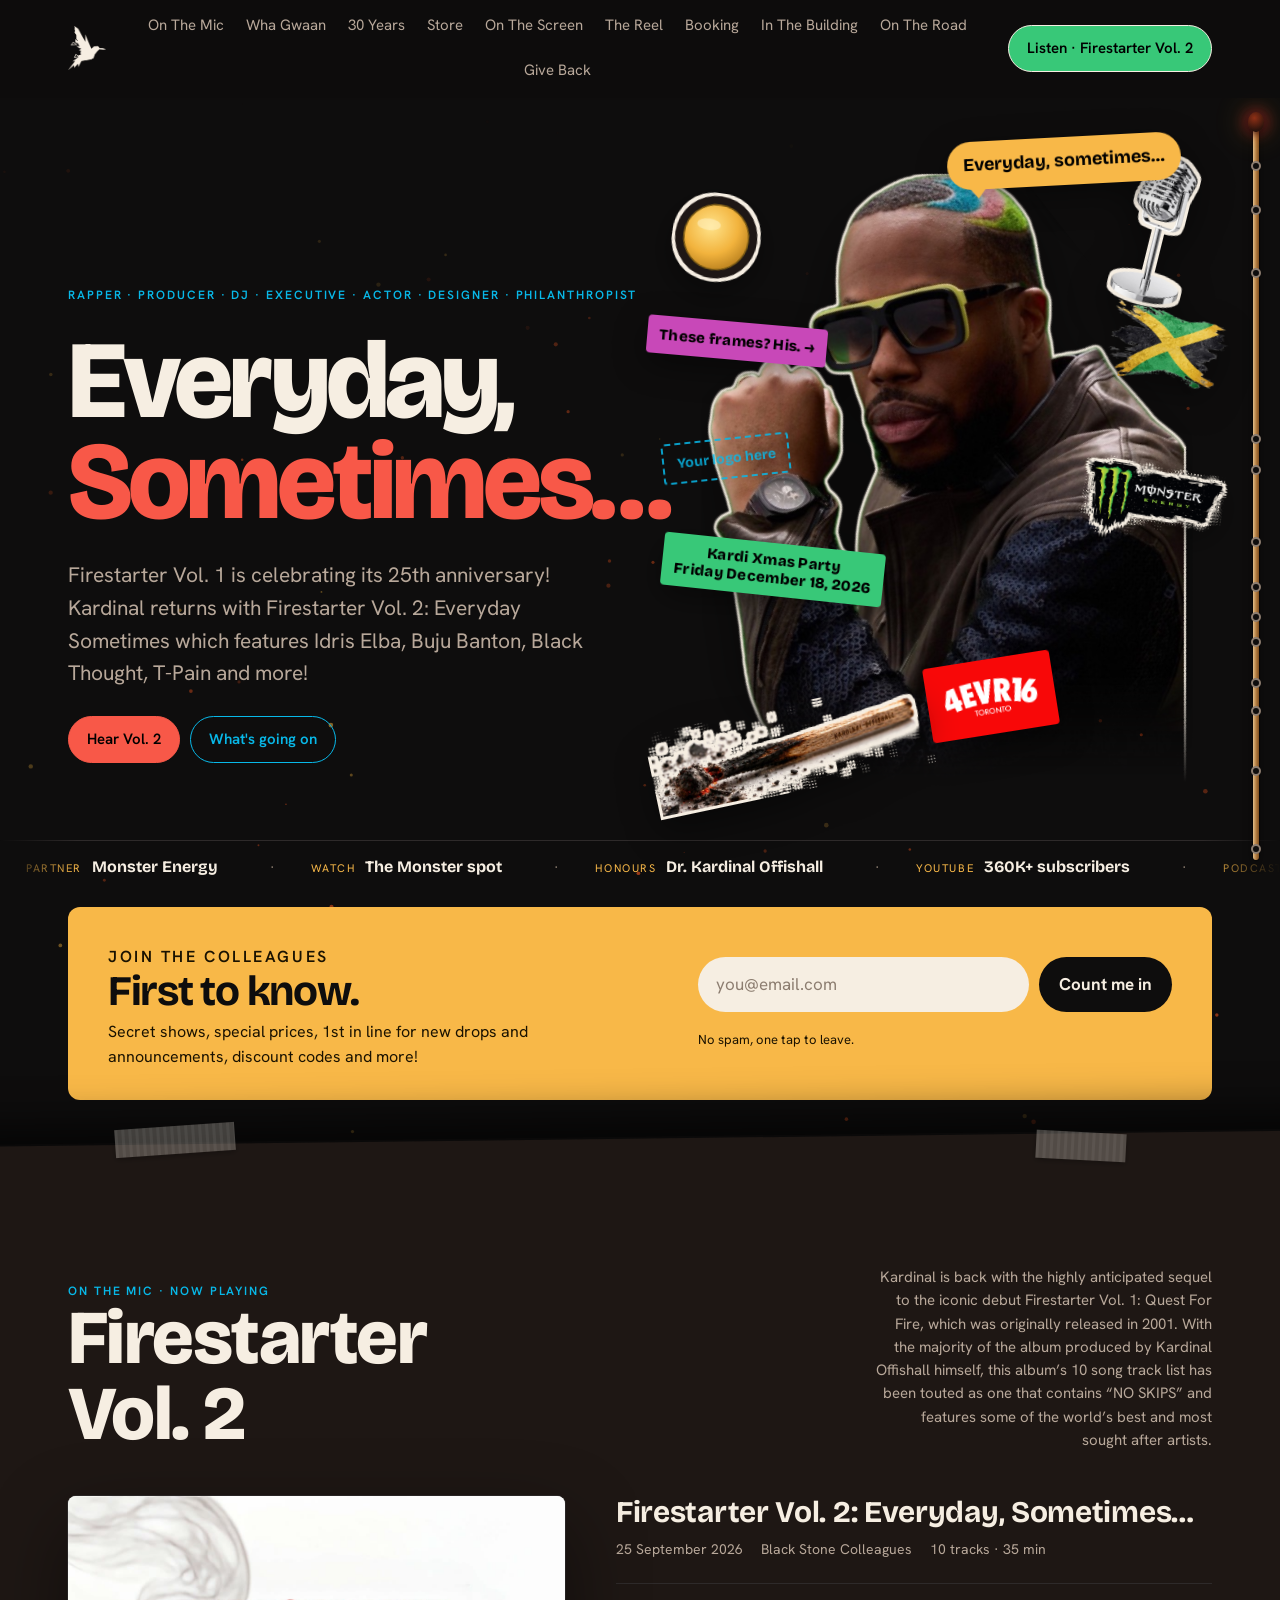
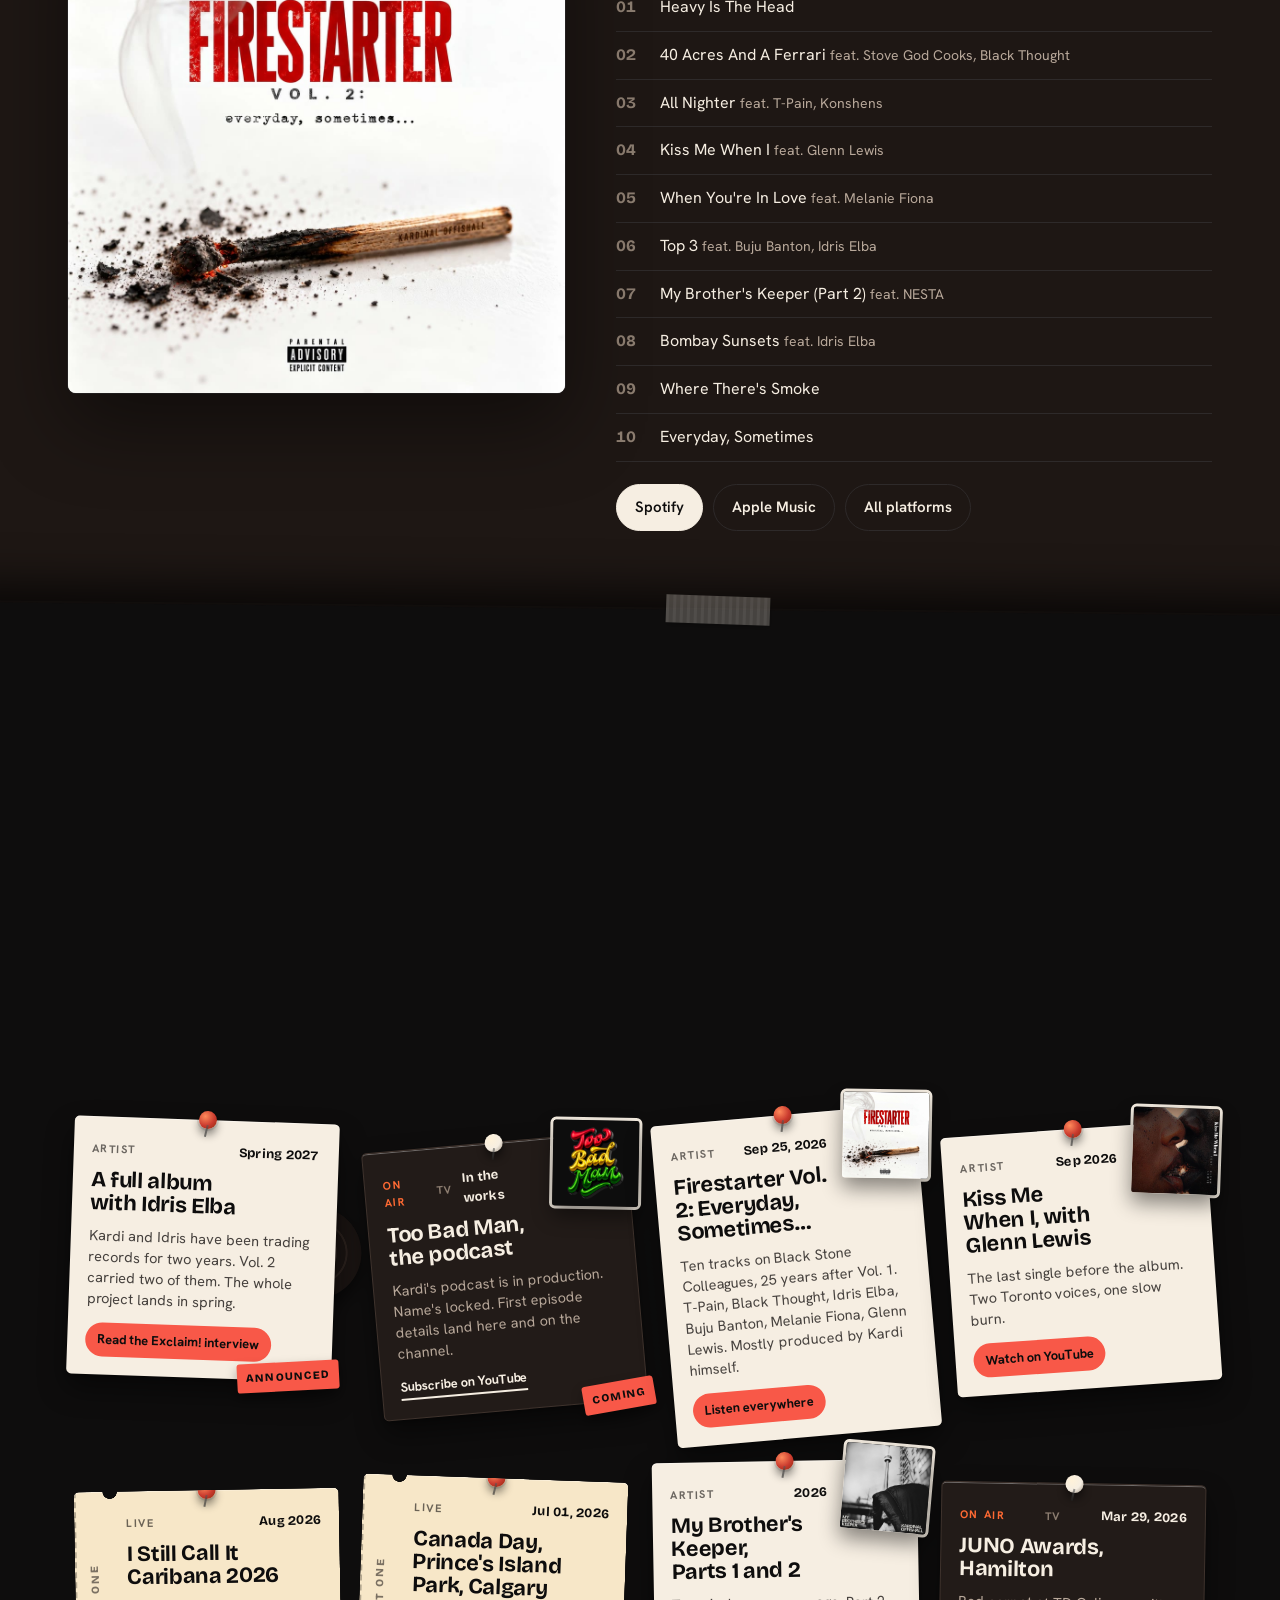
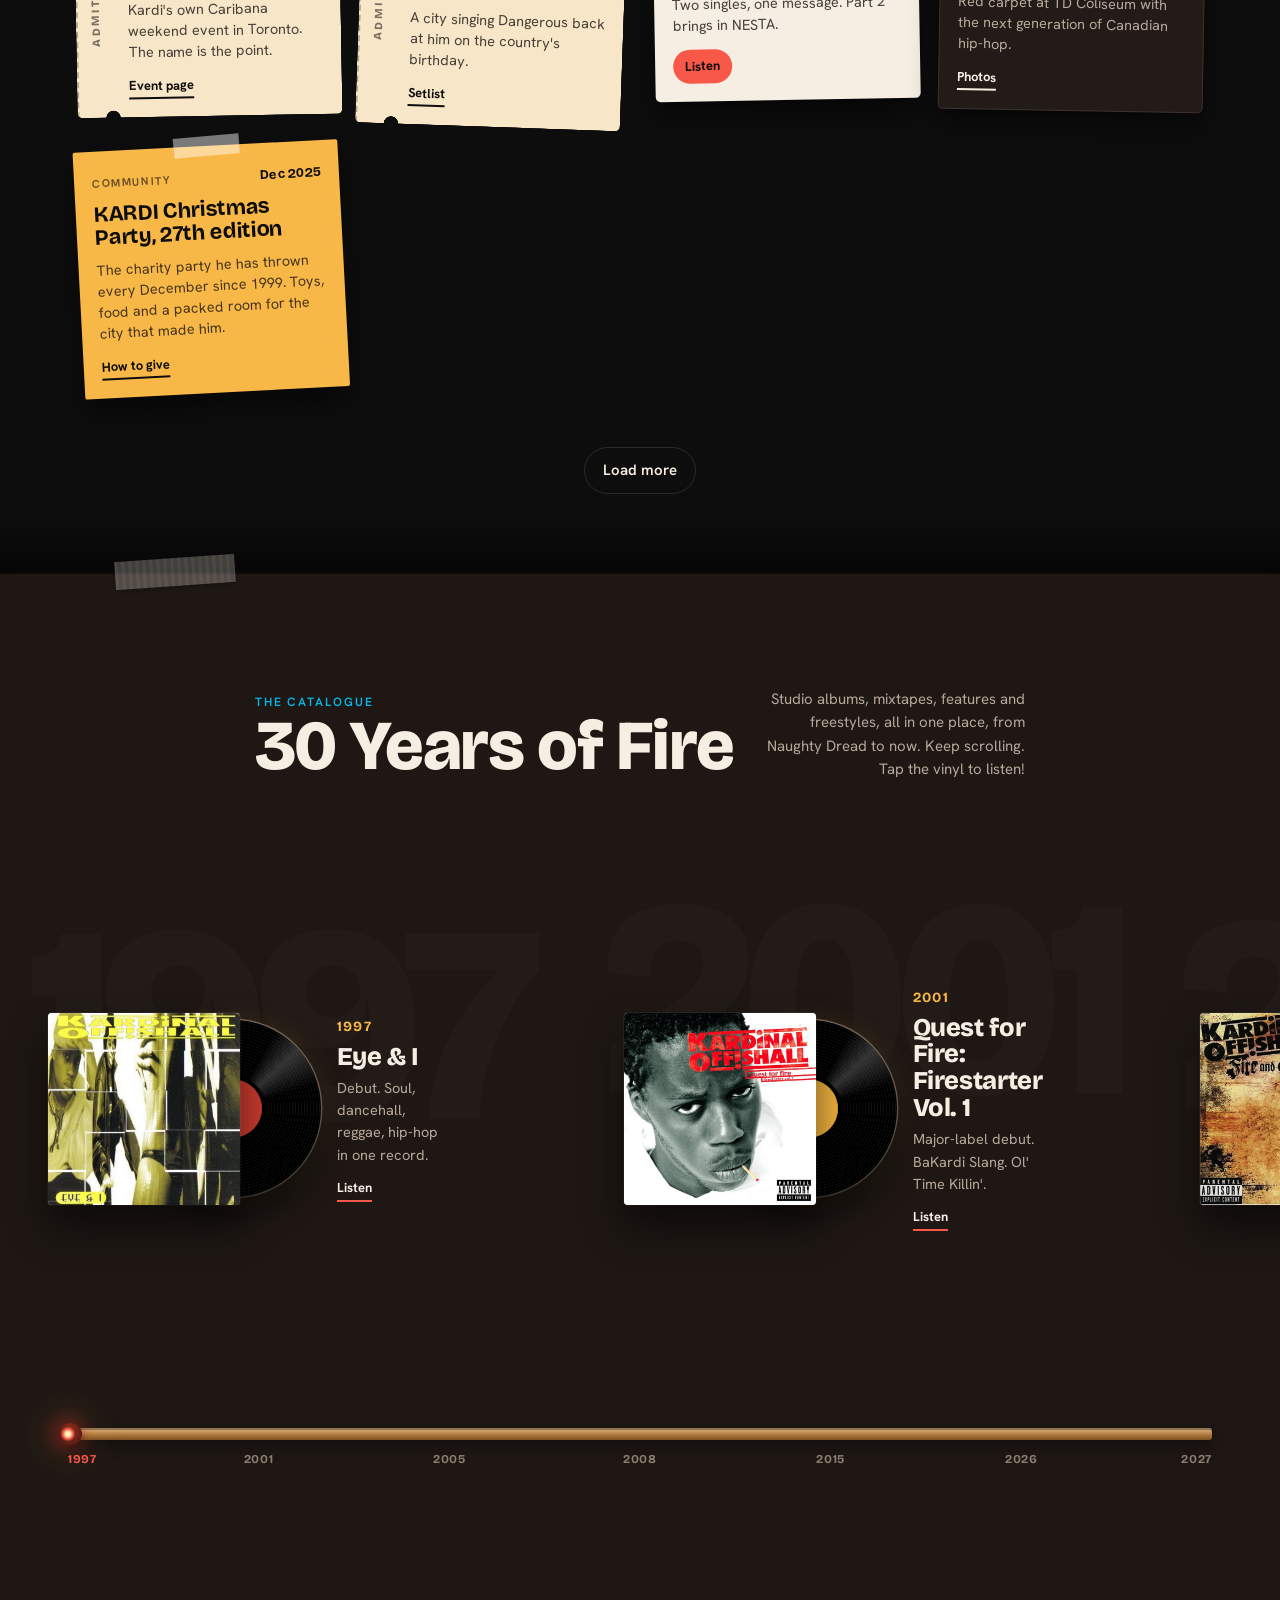
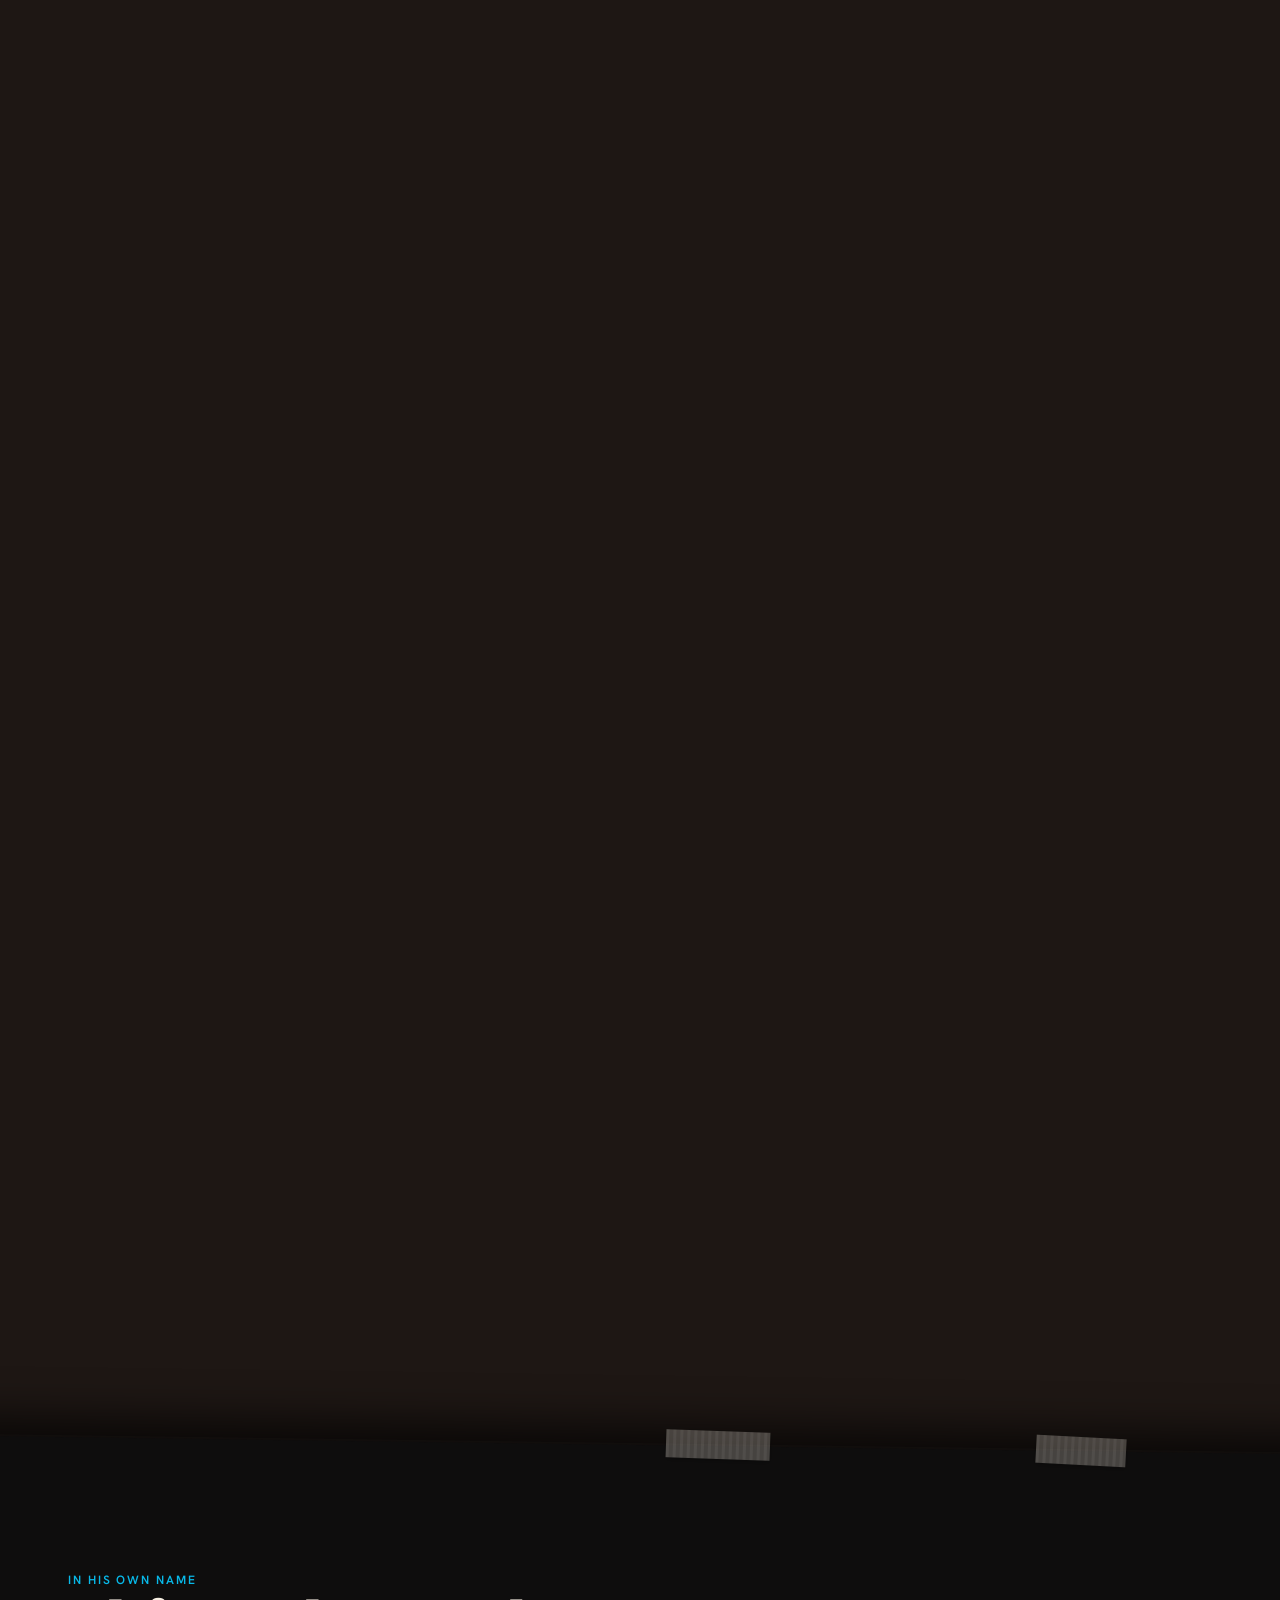
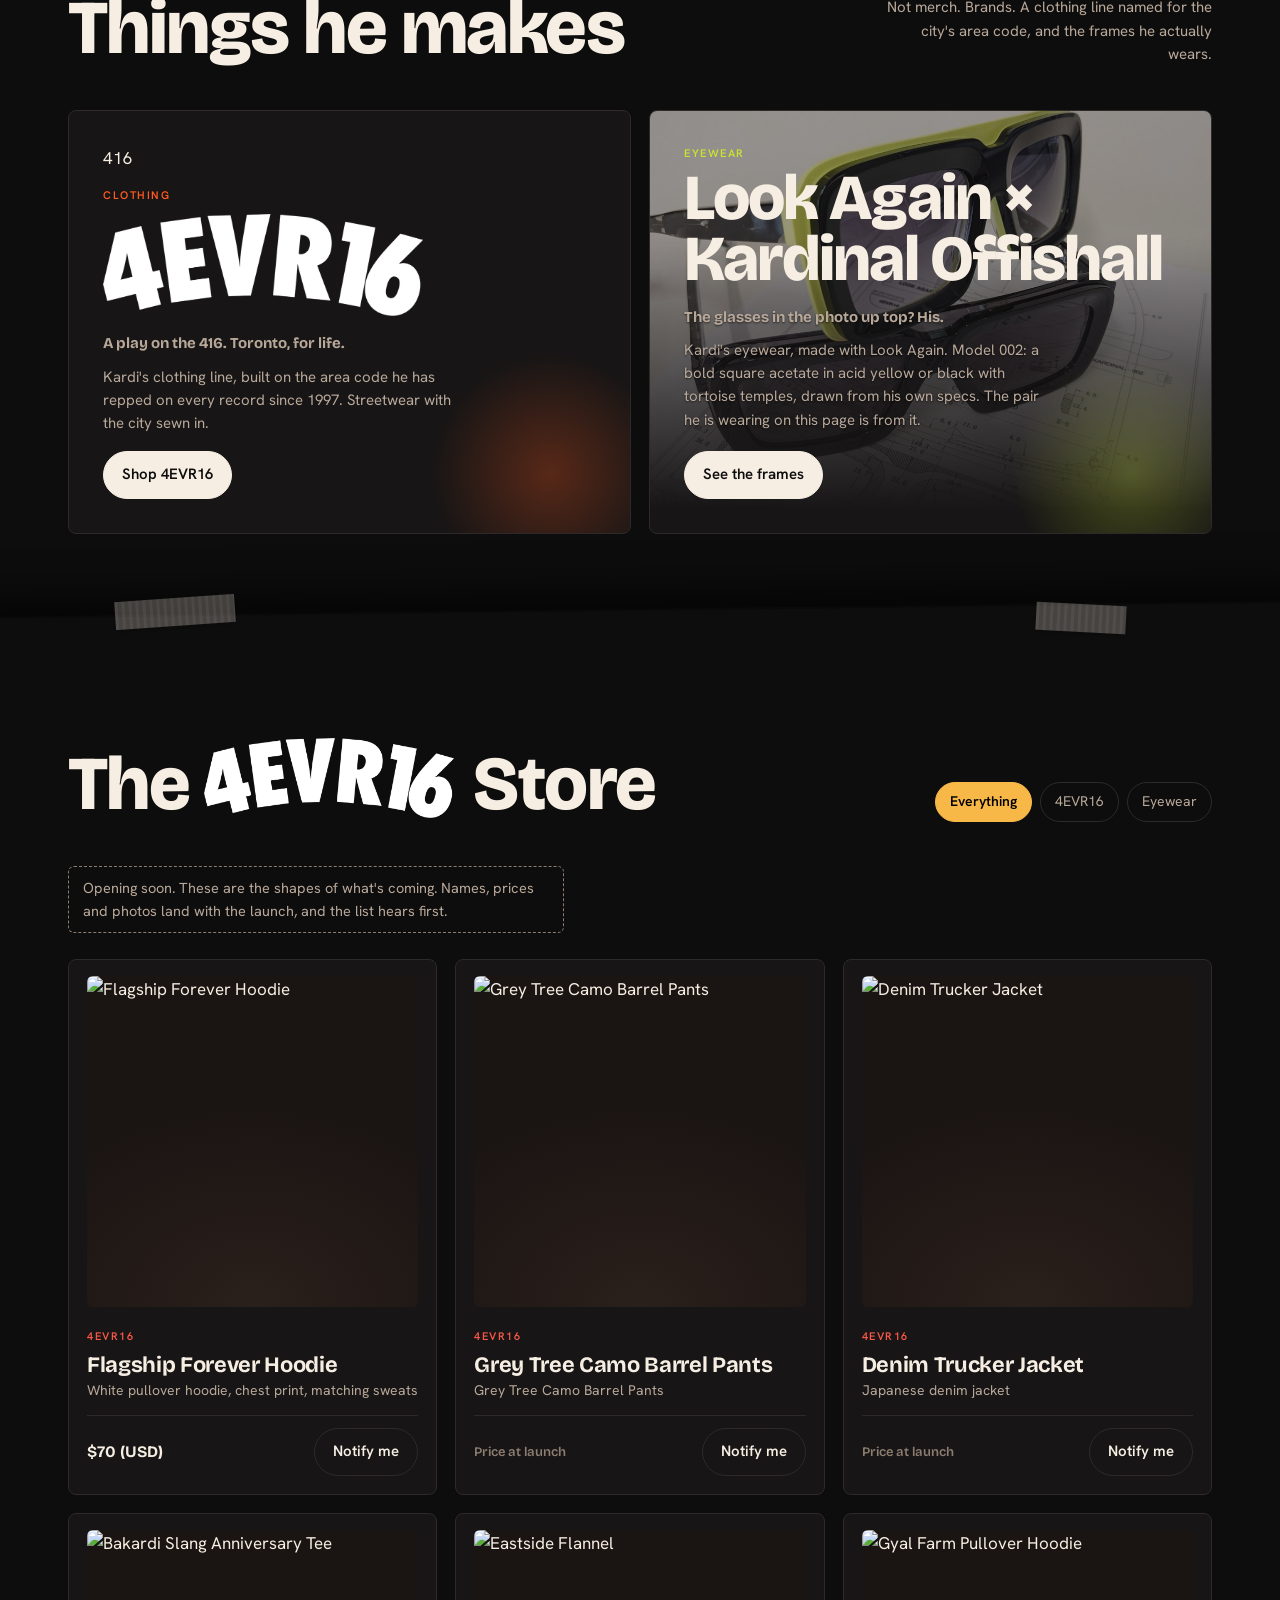
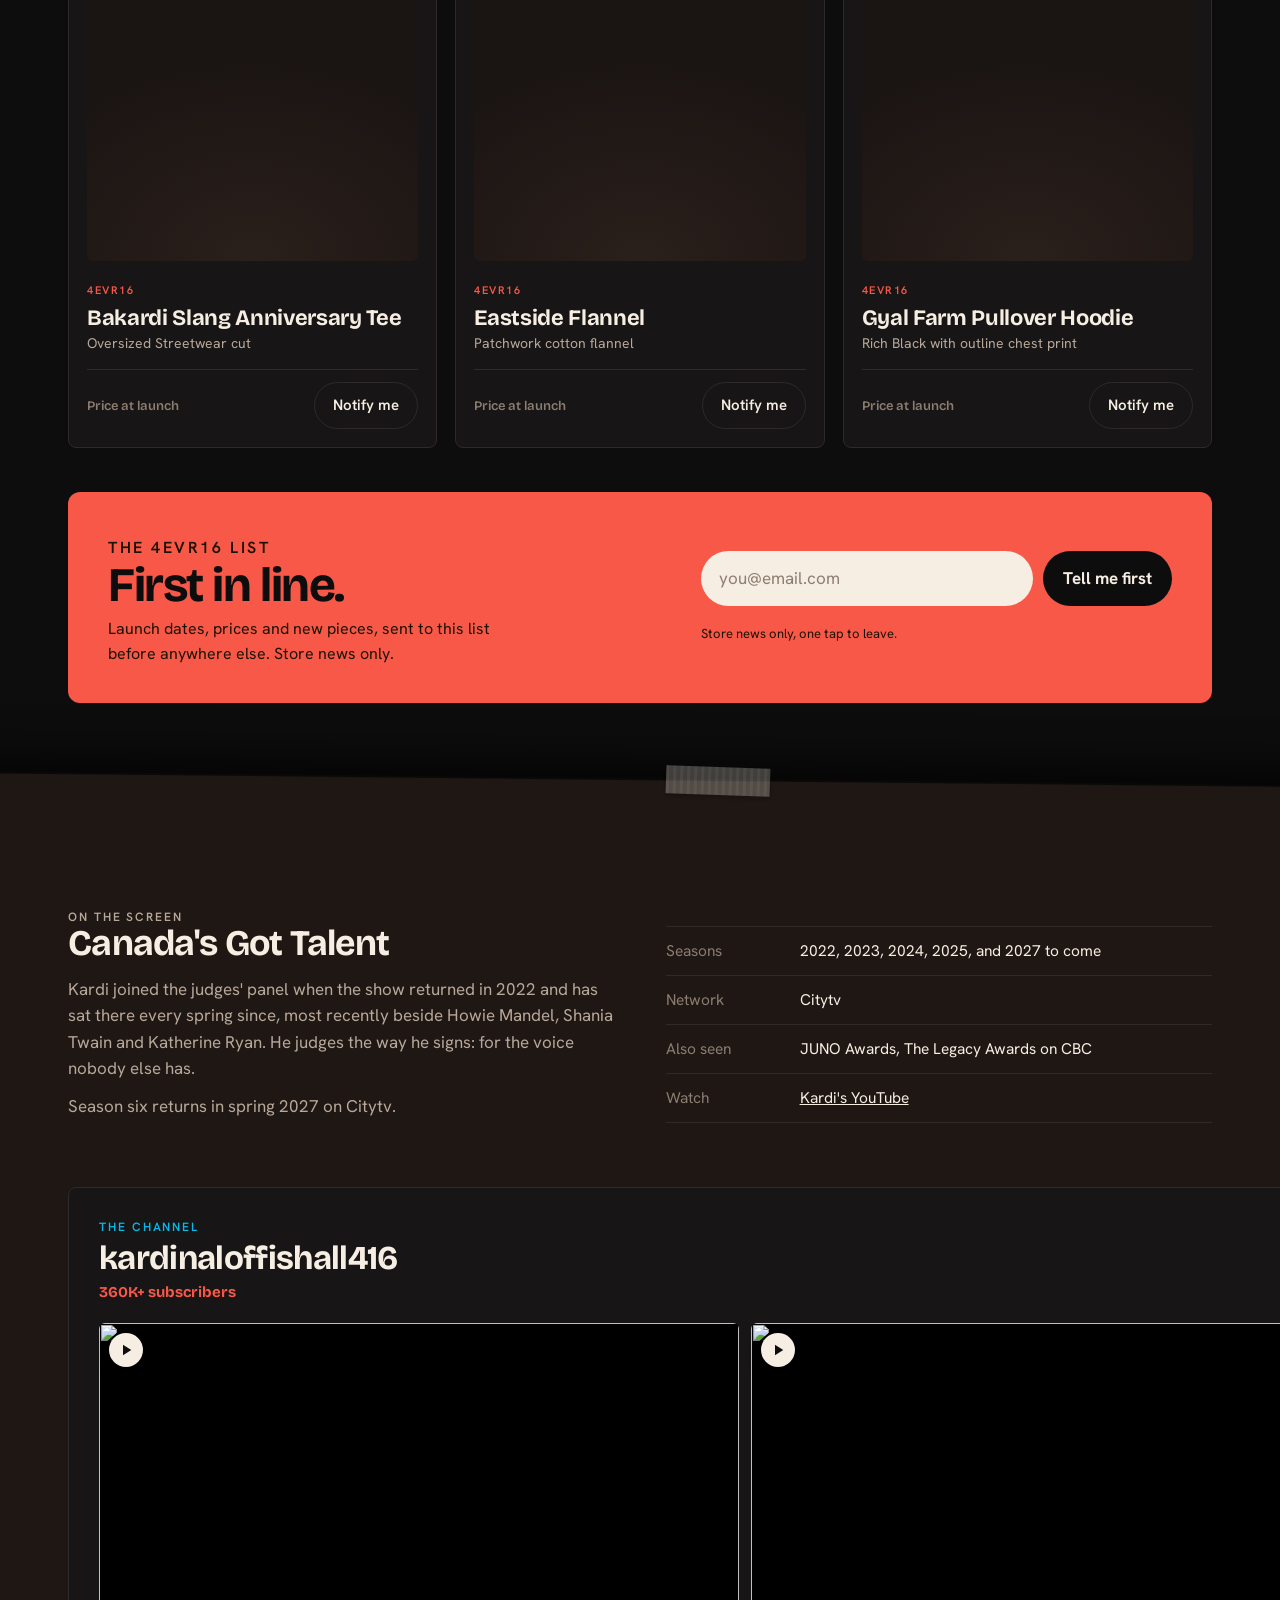
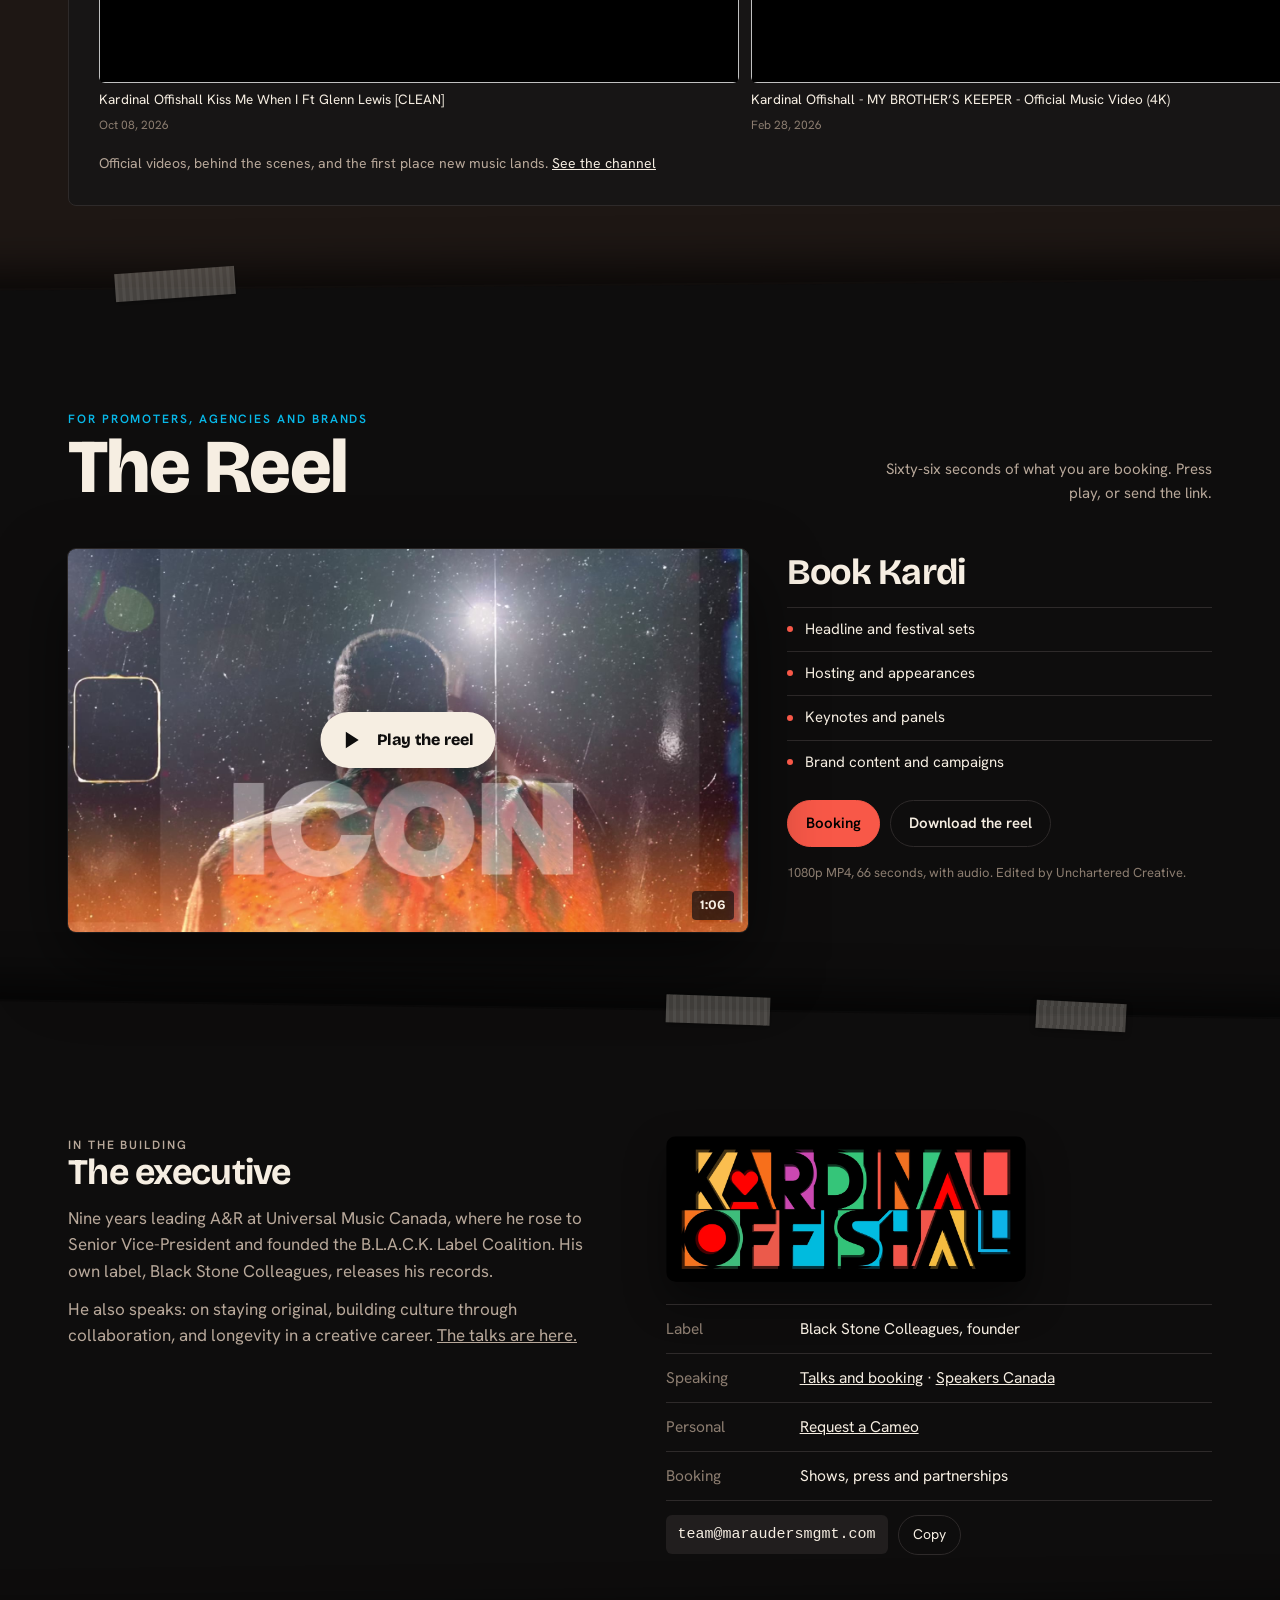
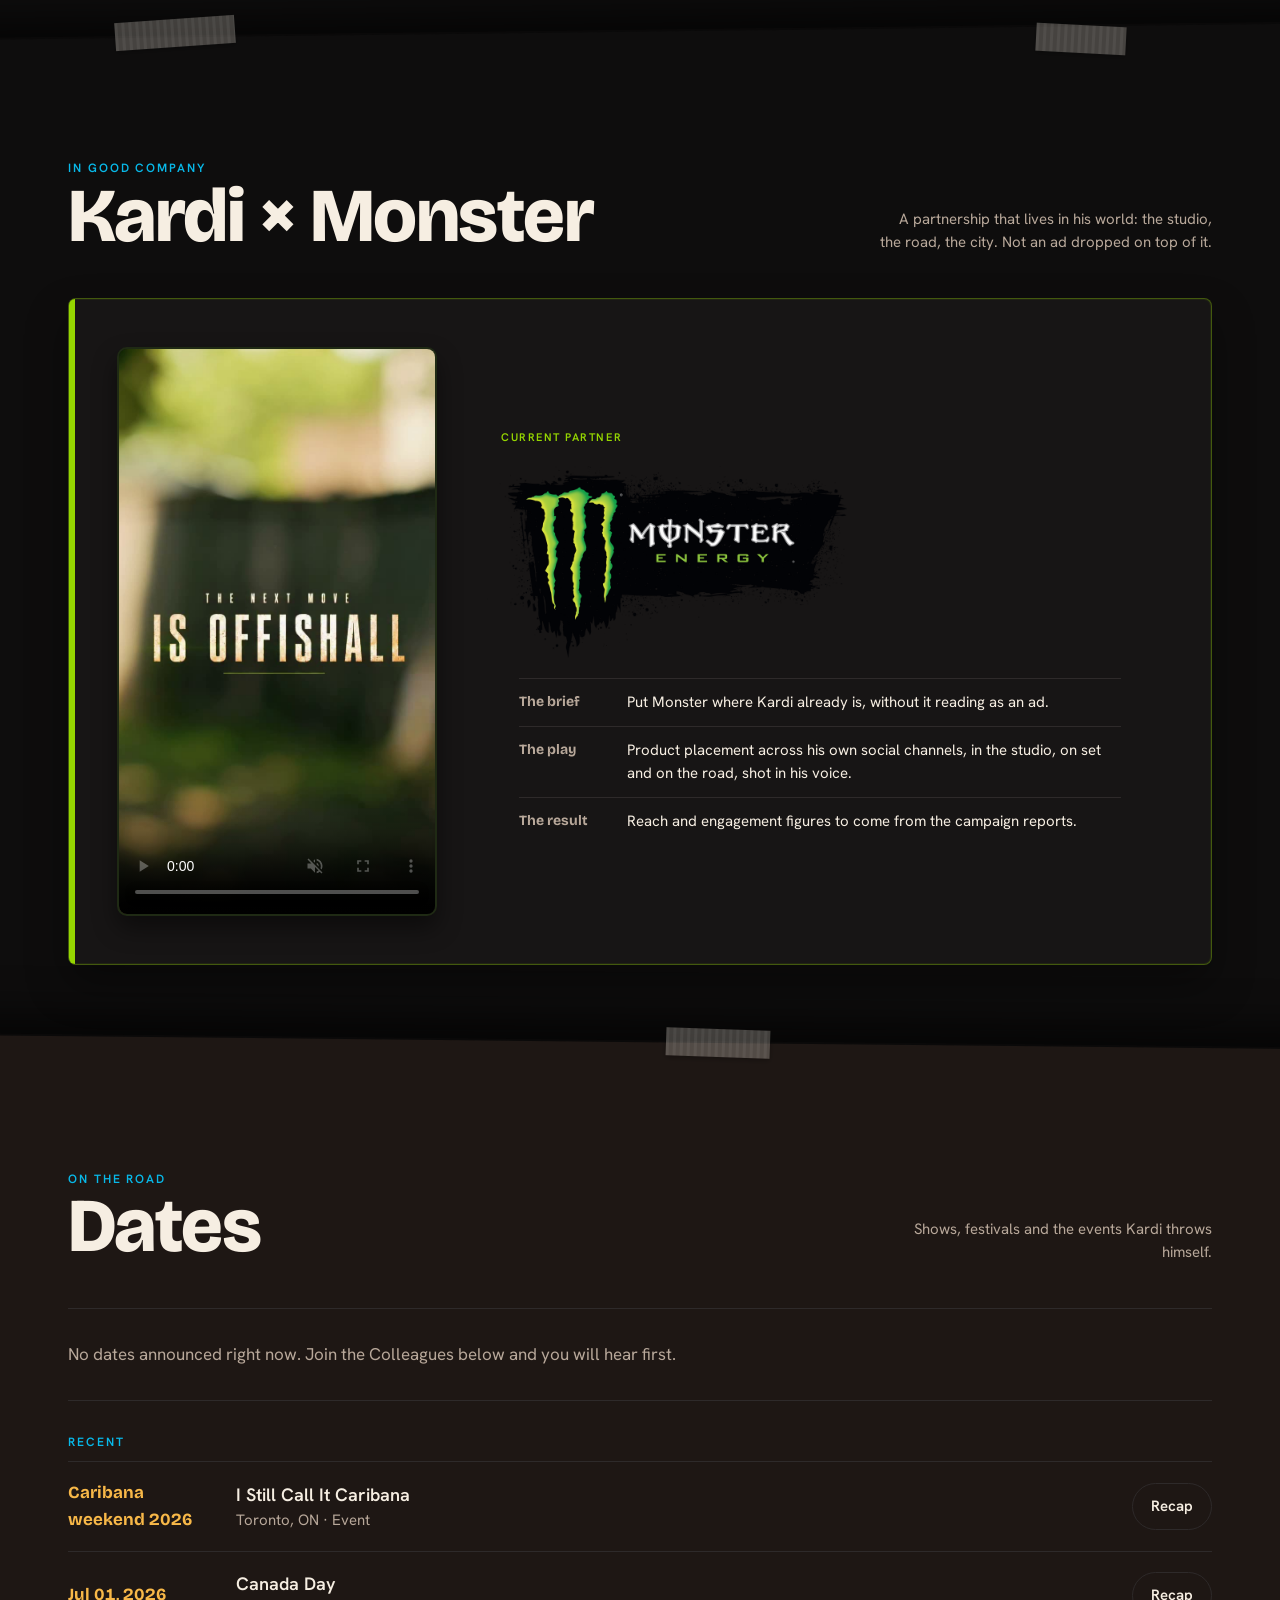
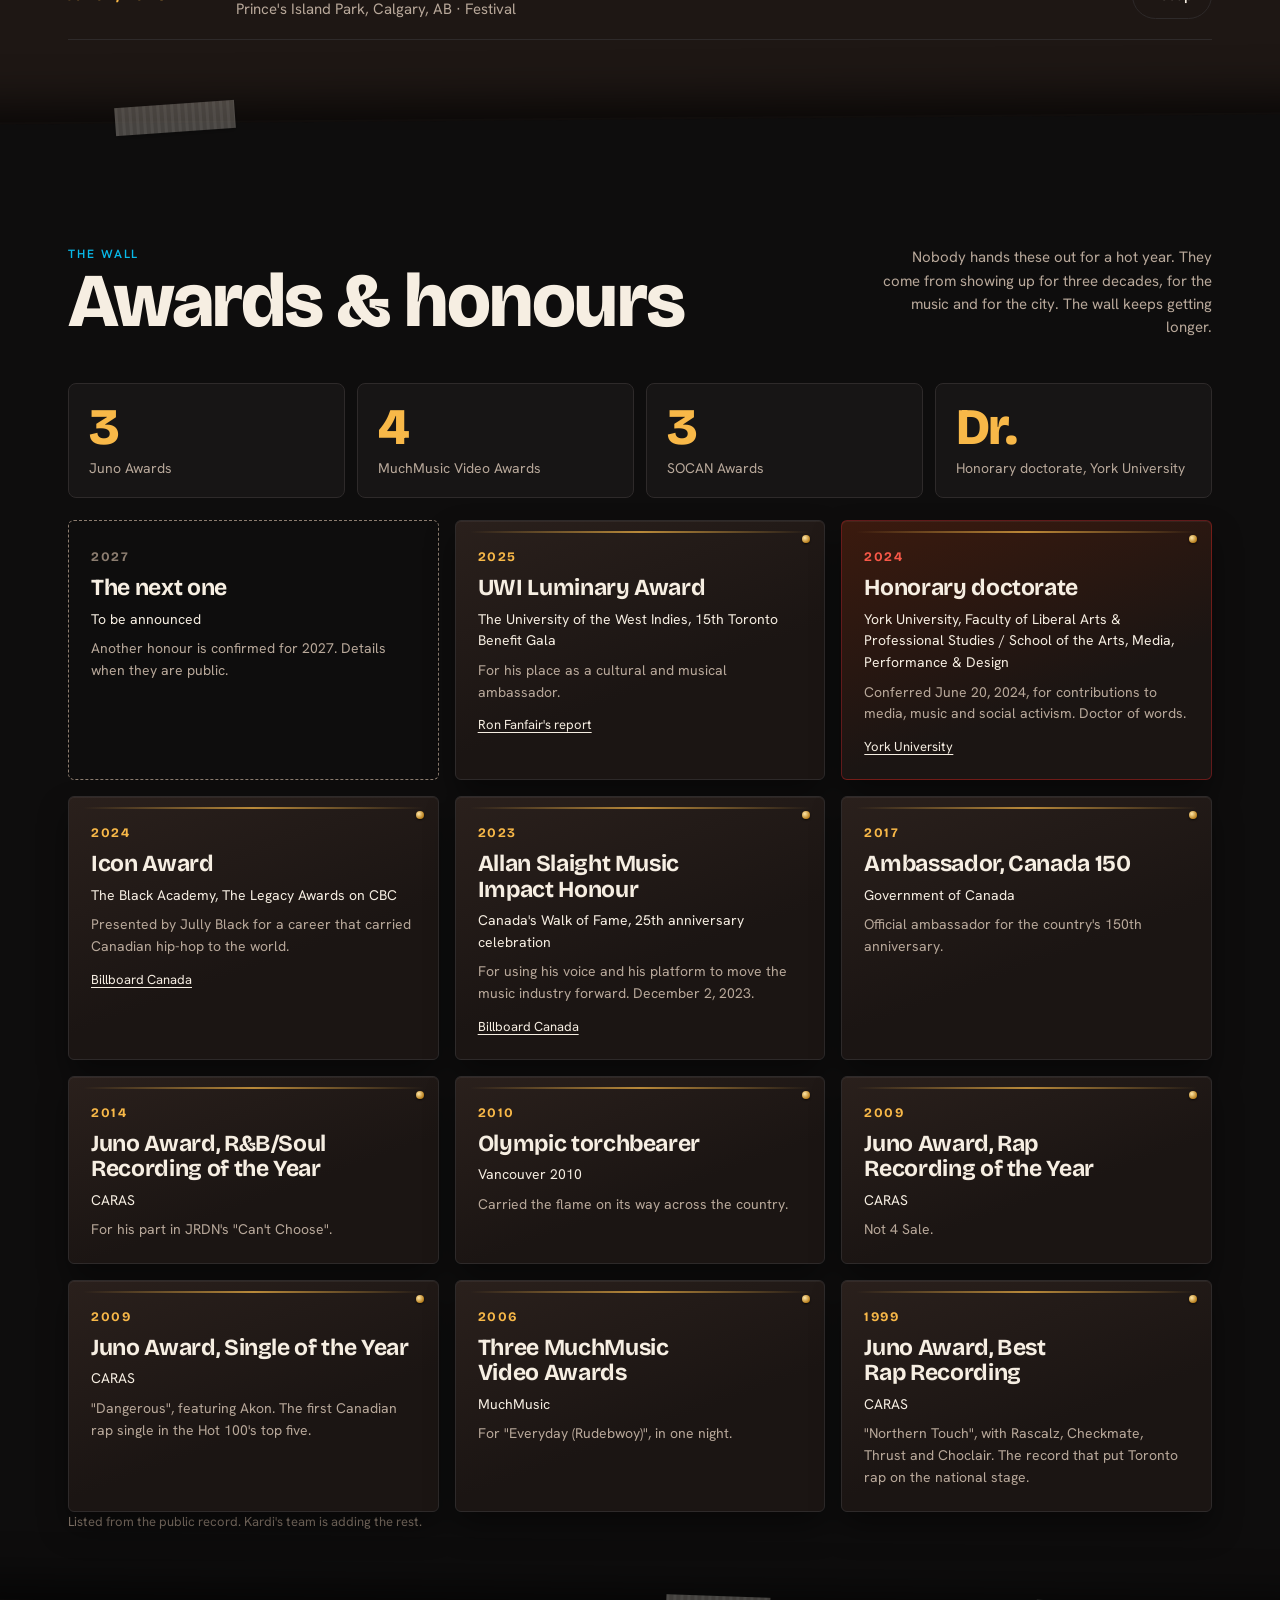
==== commit 7cb1b25a: "Store: its own sign-up band for the 4EVR16 list; Notify me points at it Co-Authored-By: Claude Fable" ====
--- a/index.html
+++ b/index.html
@@ -258,7 +258,23 @@
         </div>
         <p class="store-notice reveal" id="store-notice"></p>
         <div class="store-grid reveal" id="store-grid"></div>
-        <p class="store-fine reveal">Prefer a heads-up? <a href="#join">Join the Colleagues</a> and the drop lands in your inbox first.</p>
+        <!-- Store-only sign-up: its own list, separate from Join the Colleagues -->
+        <div class="join join-store reveal" id="store-list">
+          <div>
+            <p class="eyebrow" style="color:#3B1A0E">The 4EVR16 list</p>
+            <h2>First in line.</h2>
+            <p>Launch dates, prices and new pieces, sent to this list before anywhere else. Store news only.</p>
+          </div>
+          <form class="js-join-form" data-list="store" novalidate>
+            <div class="row">
+              <label for="store-email" class="visually-hidden" style="position:absolute;left:-9999px">Email address</label>
+              <input id="store-email" type="email" inputmode="email" autocomplete="email" placeholder="you@email.com" required>
+              <button type="submit">Tell me first</button>
+            </div>
+            <p class="fine">Store news only, one tap to leave.</p>
+            <p class="msg" hidden></p>
+          </form>
+        </div>
       </div>
     </section>
 
--- a/css/site.css
+++ b/css/site.css
@@ -758,6 +758,10 @@
 .join .fine { font-size: 13px; color: #3B1A0E; }
 .join .msg { font-weight: 600; color: var(--bg); }
 @media (max-width: 820px) { .join { grid-template-columns: 1fr; } }
+/* the store's own list, in the 4EVR16 red so it reads as a different list from the gold one */
+.join.join-store { background: var(--blk-red); margin-top: clamp(28px, 4vw, 44px); padding: clamp(22px, 3vw, 36px) clamp(22px, 3.4vw, 40px); scroll-margin-top: 96px; }
+.join-store h2 { font-size: clamp(30px, 3.8vw, 48px); }
+.join-store p { margin-top: 8px; font-size: 16px; }
 /* the same sign-up, slimmer, under the hero */
 .join-top-wrap { position: relative; padding-block: 6px 64px; }
 .ticker:has(+ .join-top-wrap) { padding-bottom: 22px; }
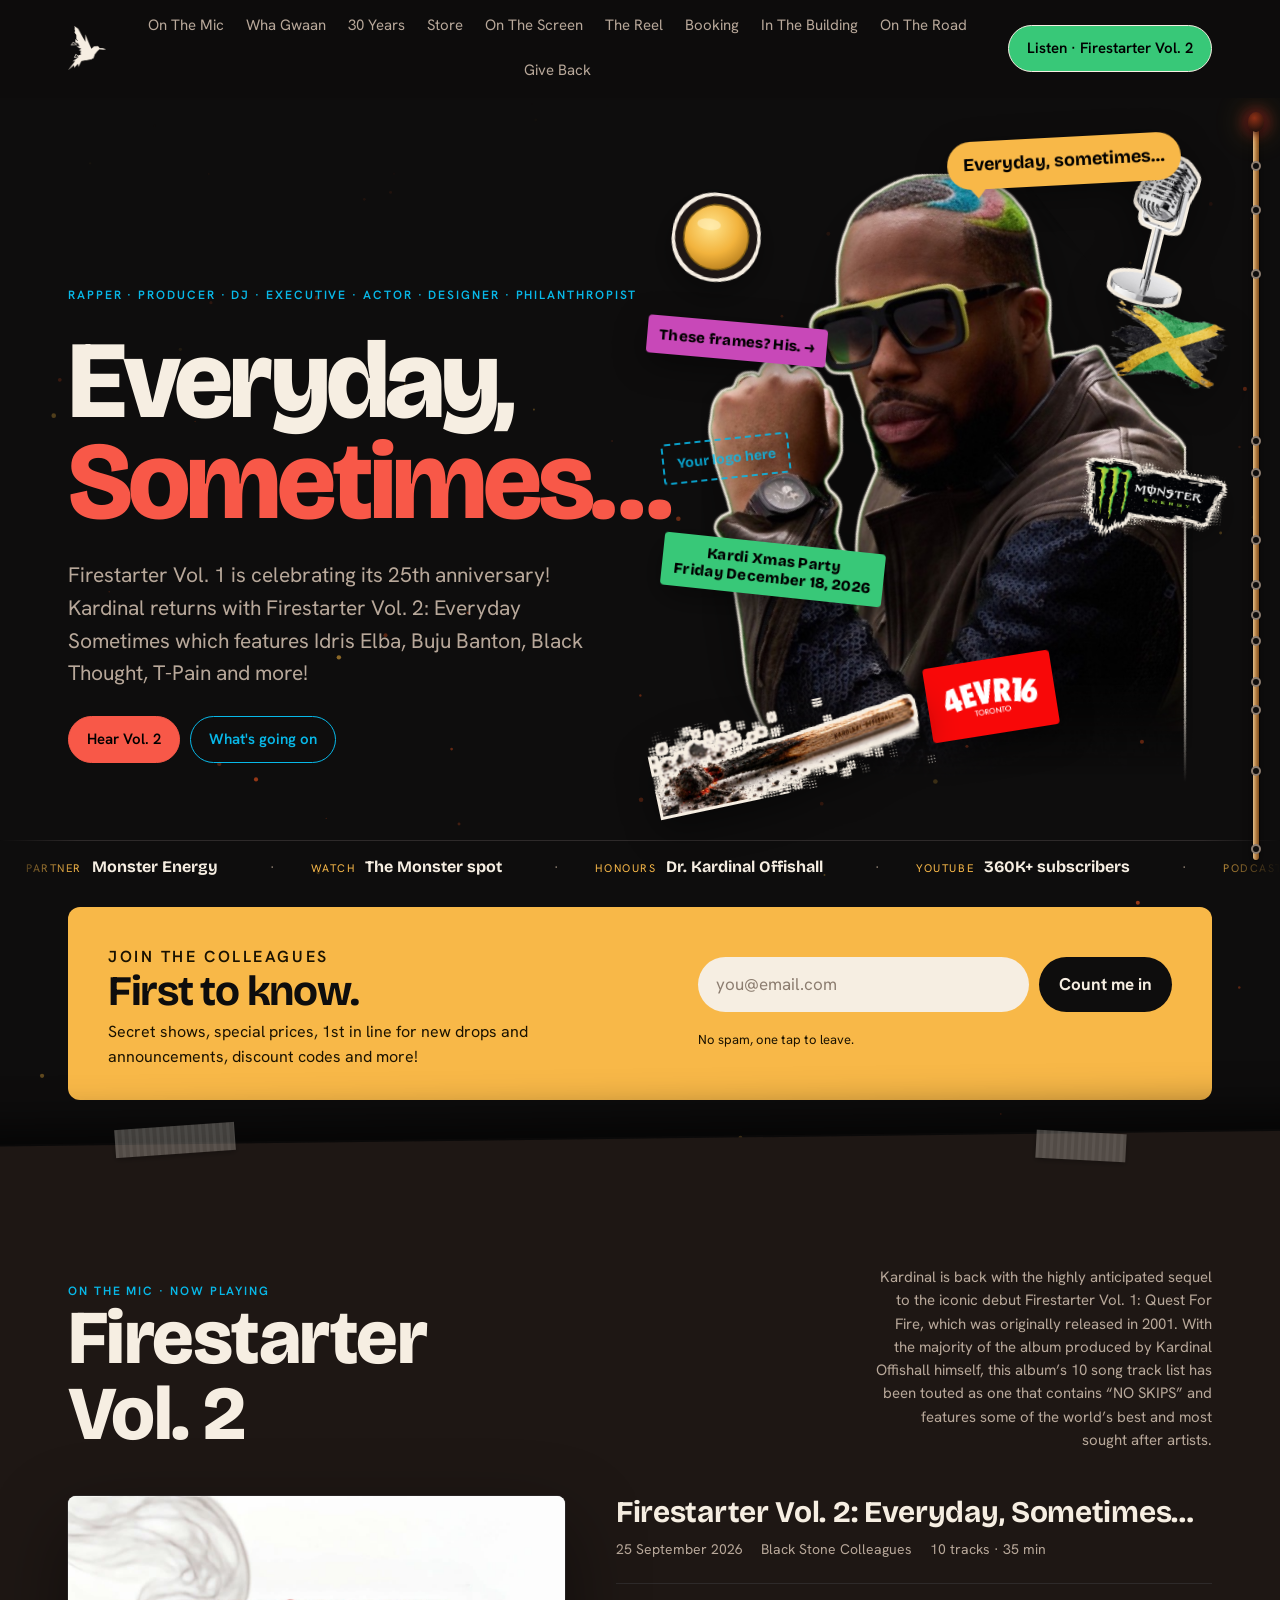
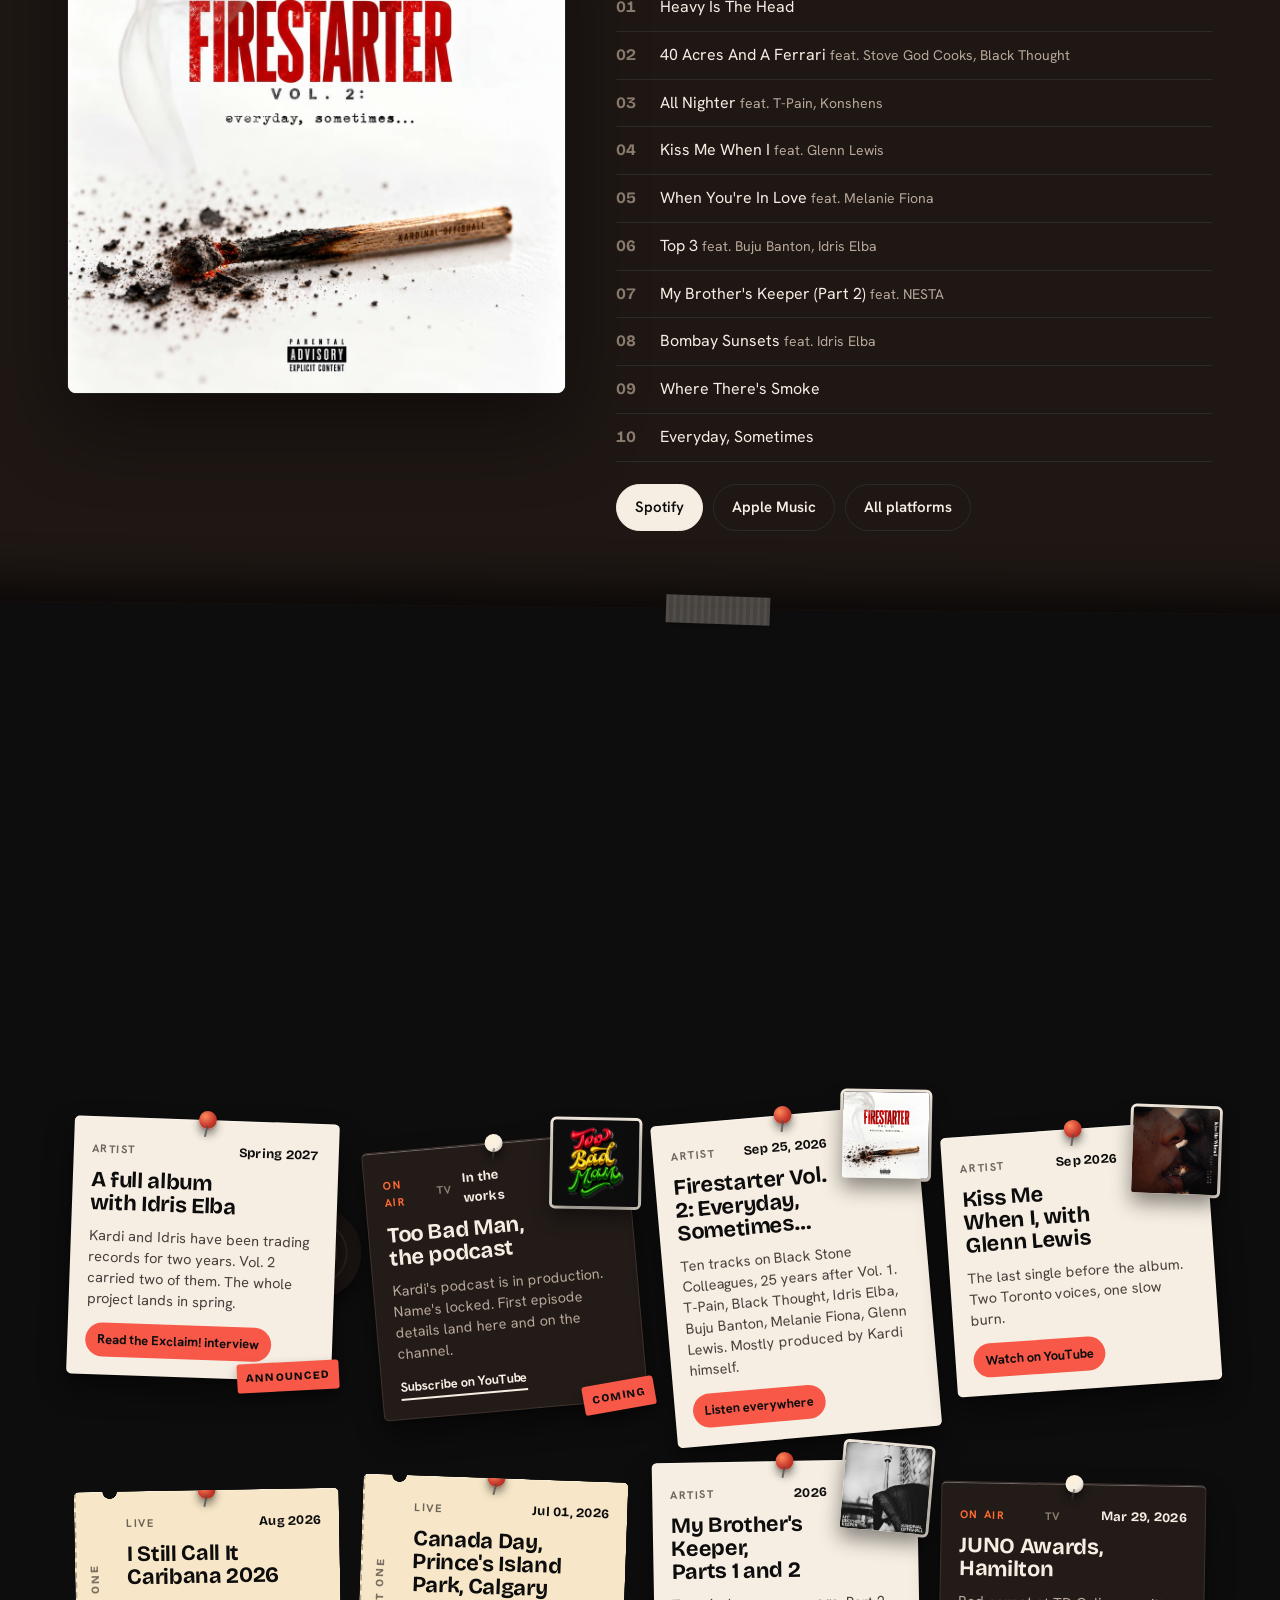
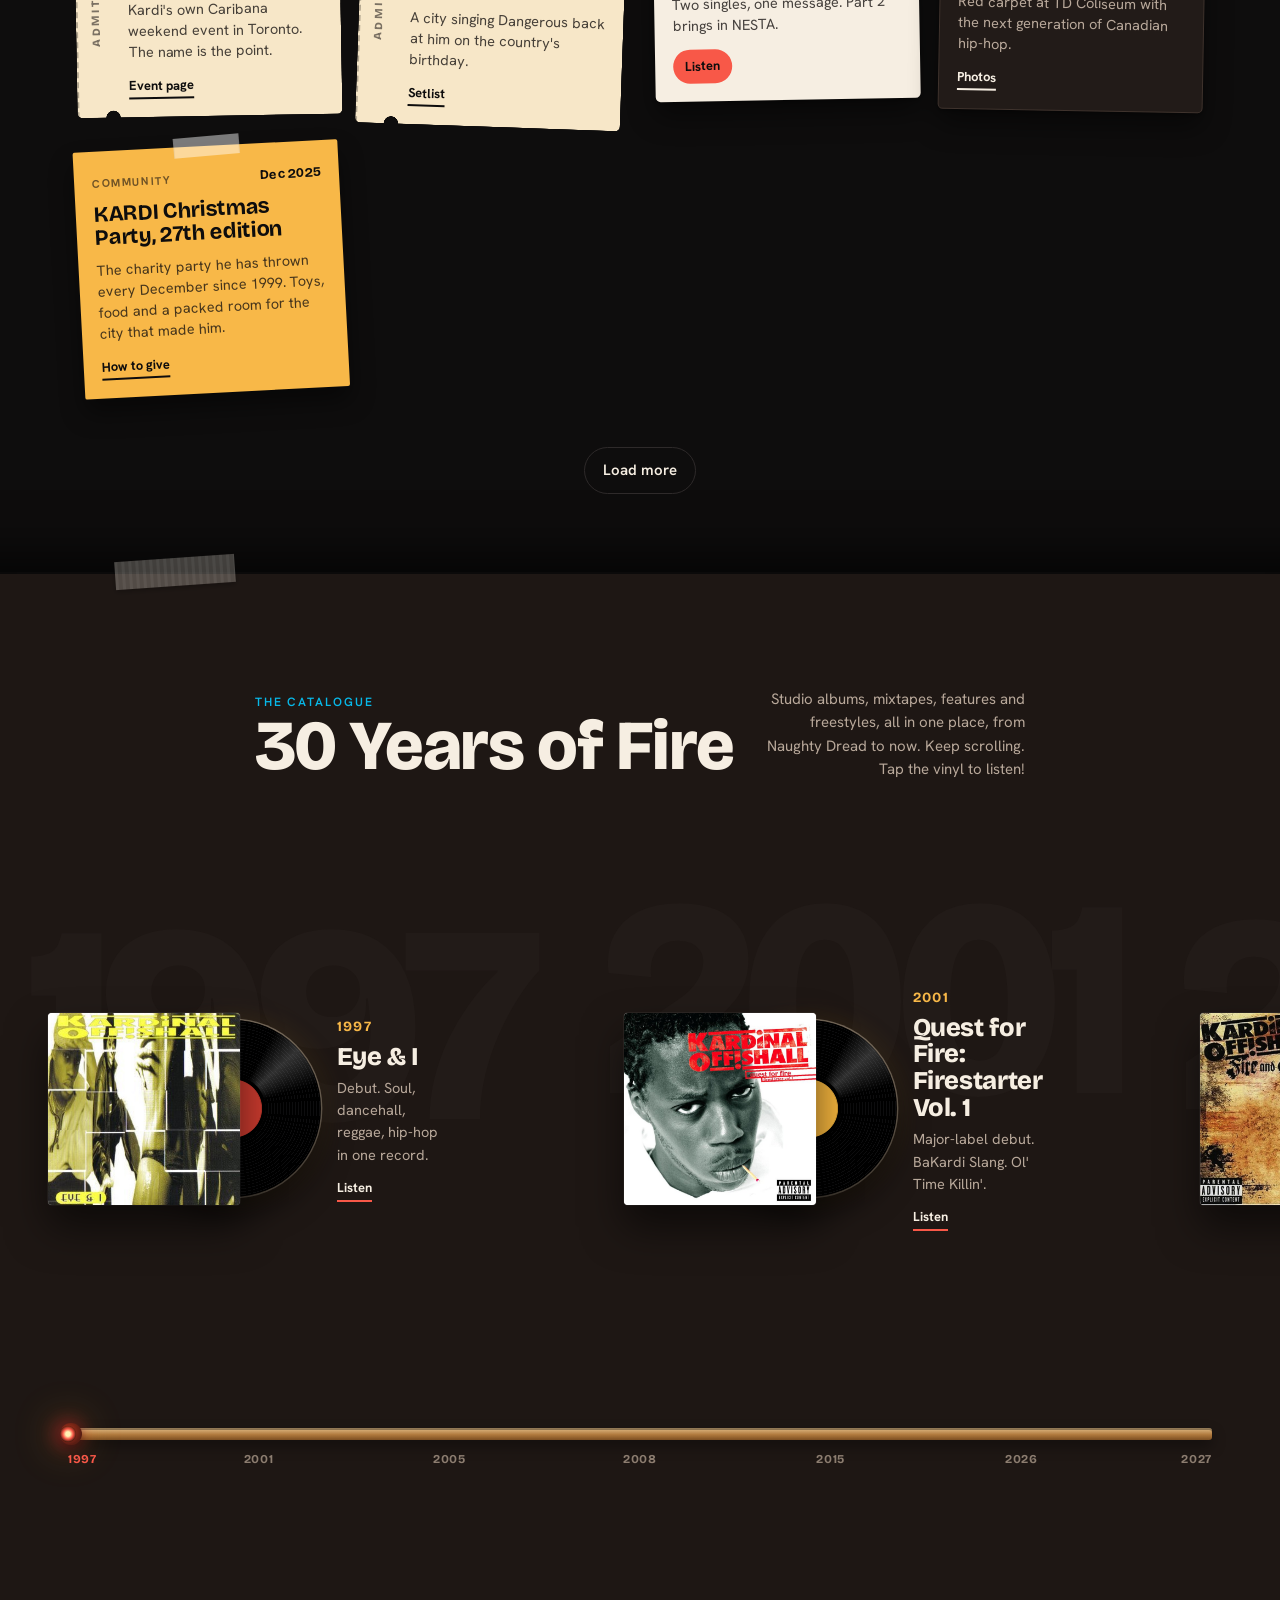
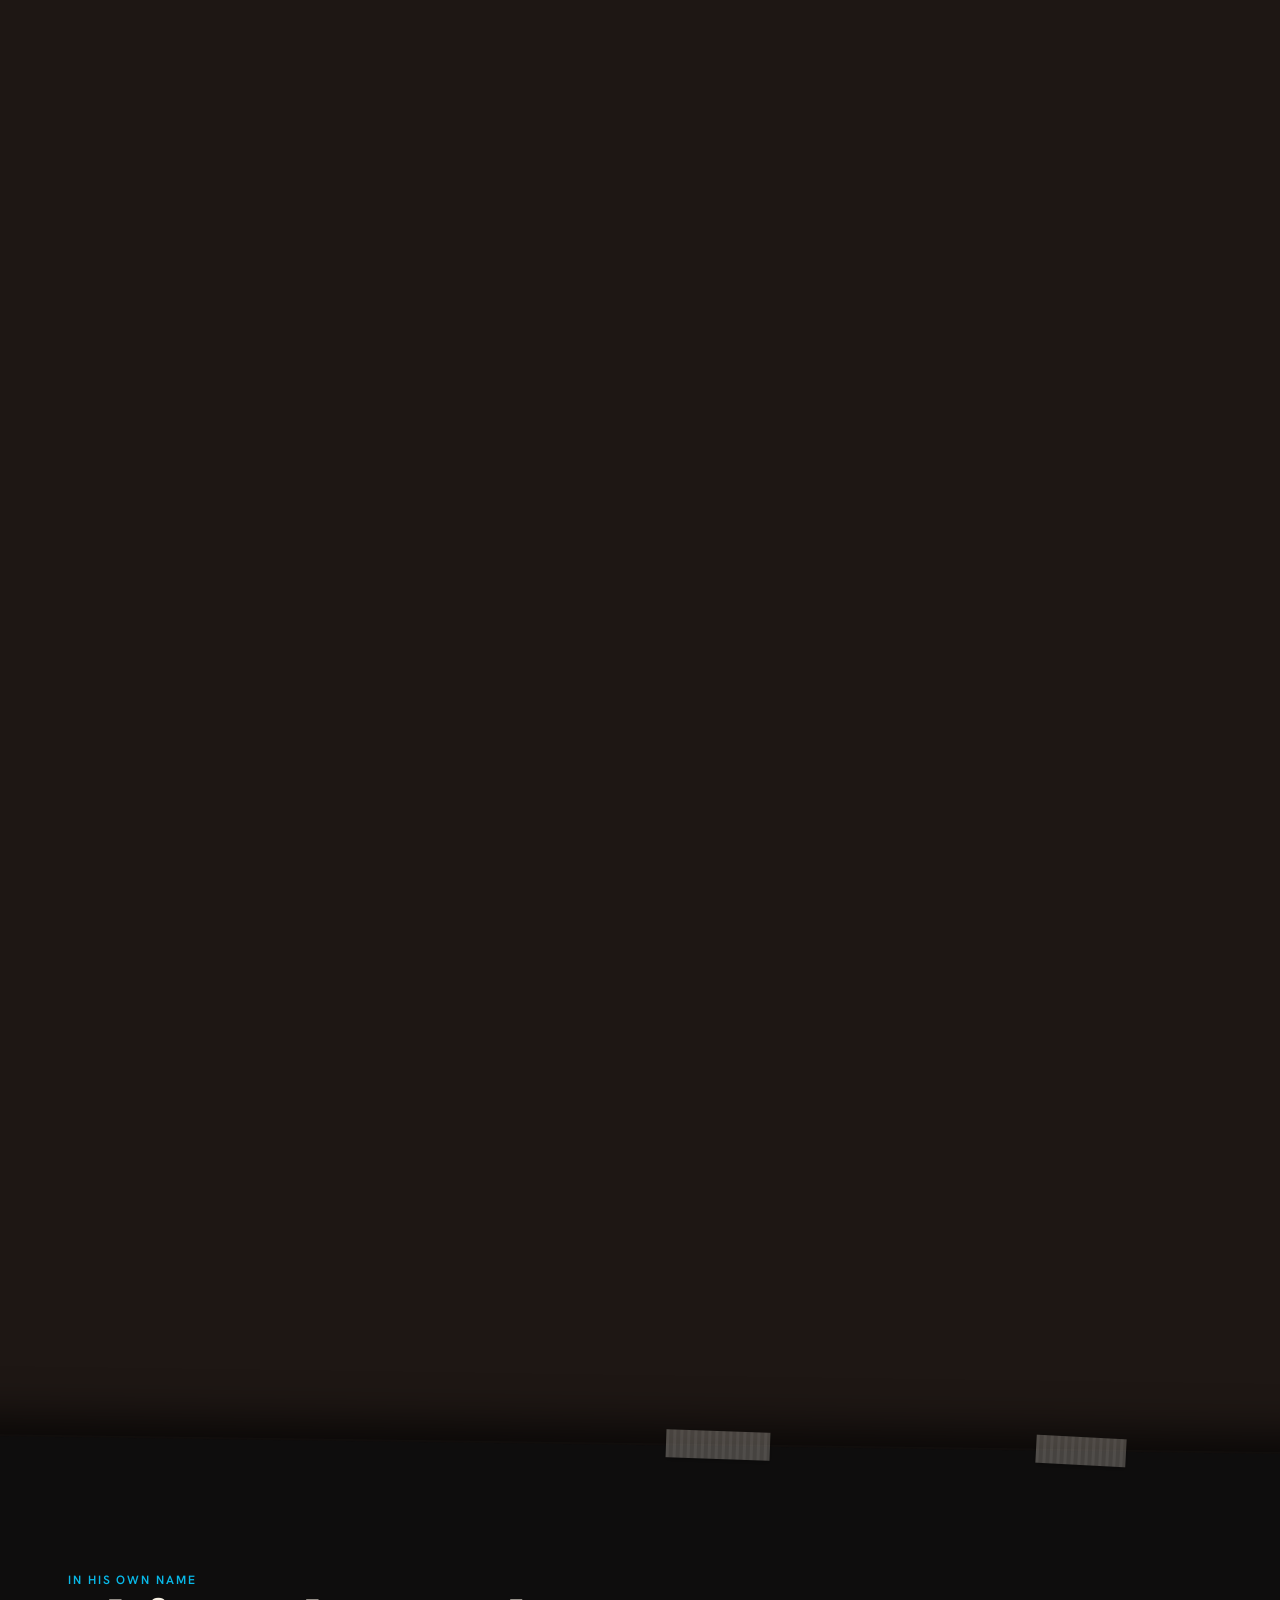
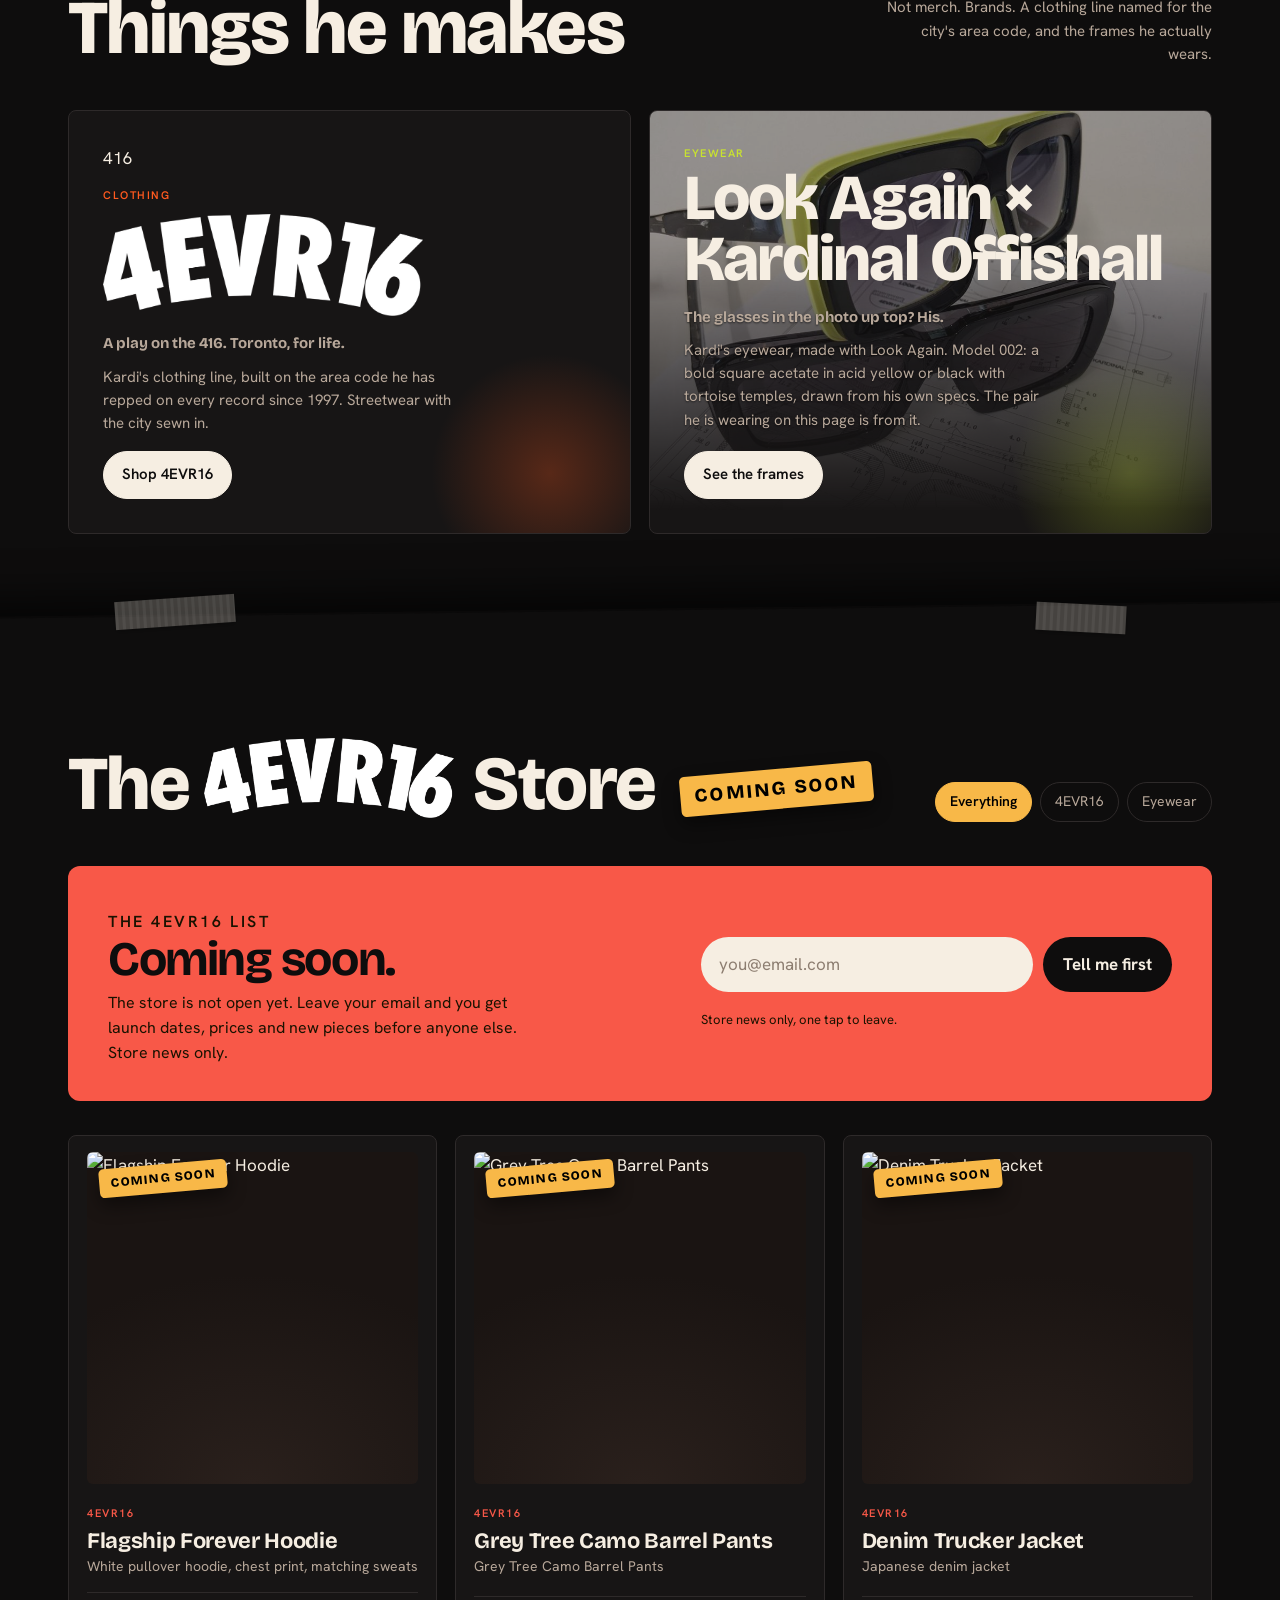
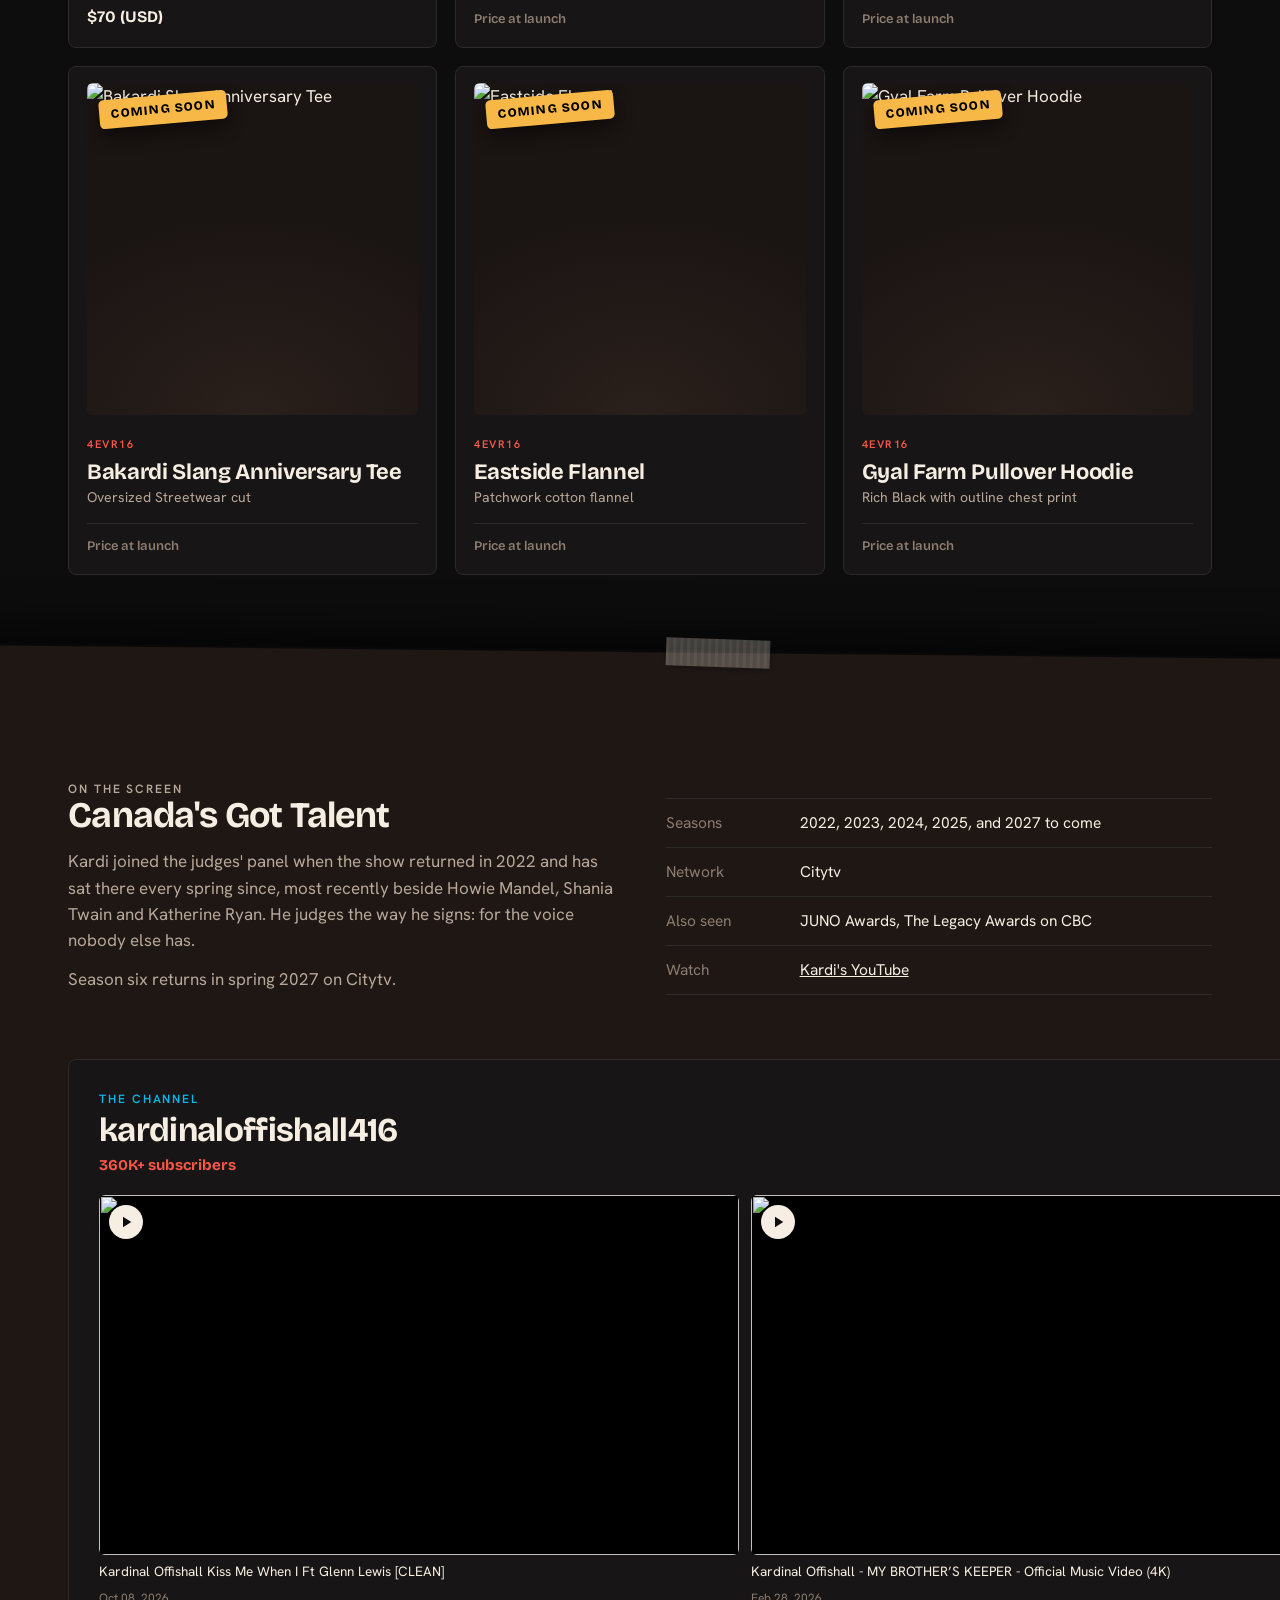
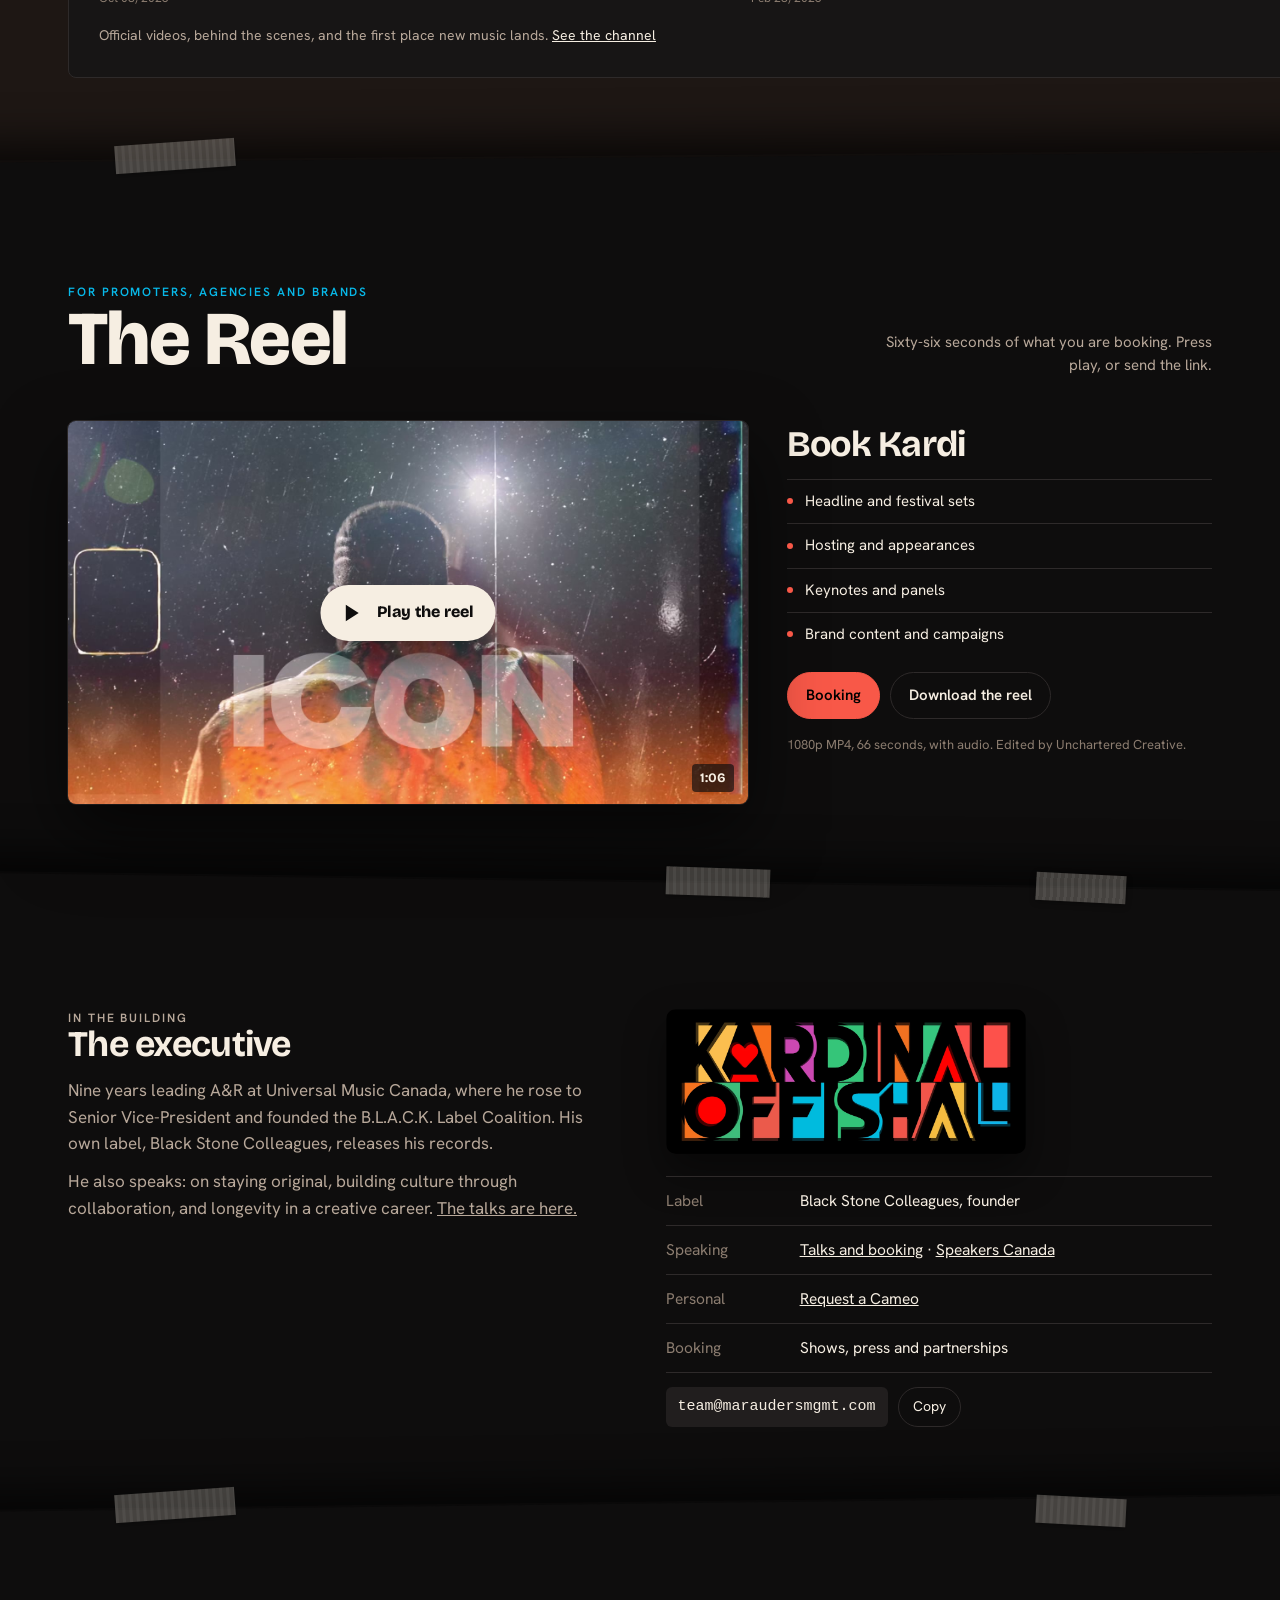
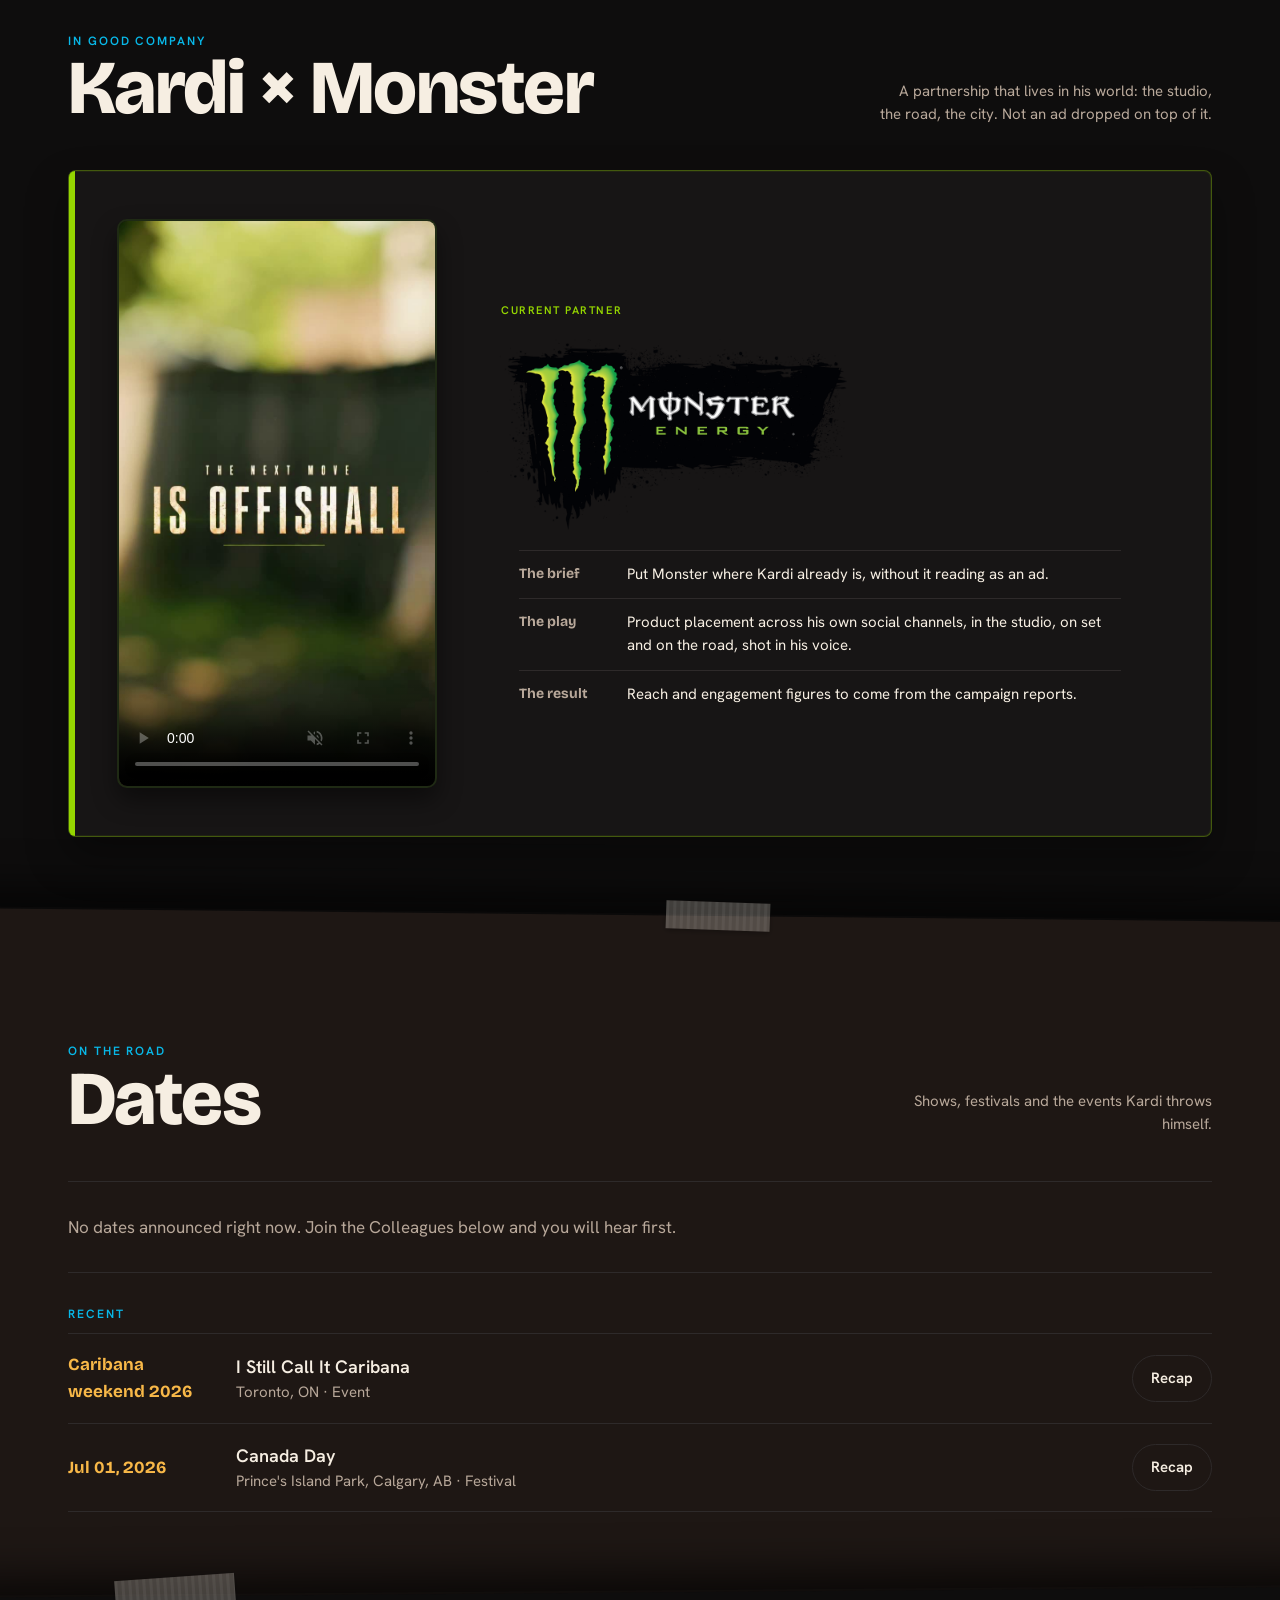
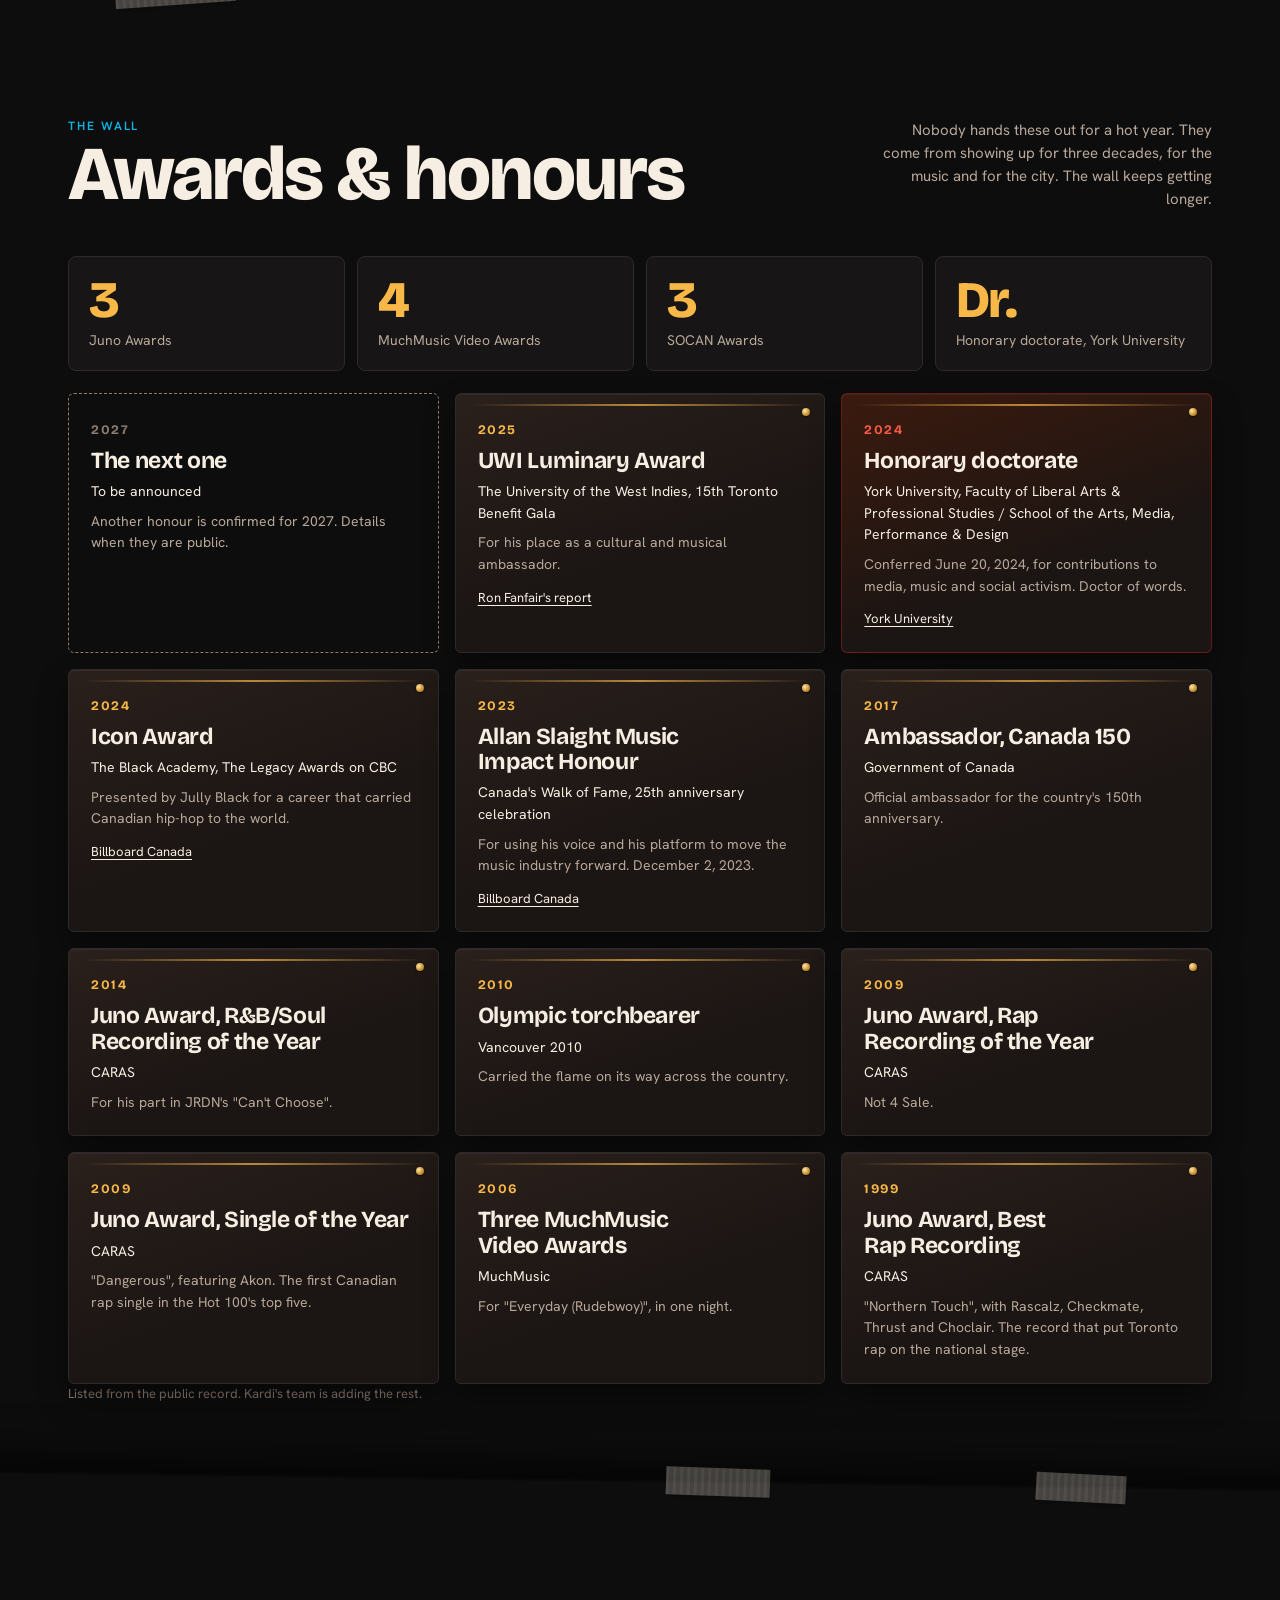
==== commit 76a29dc7: "Store: Coming soon tags on the heading and every product, sign-up replaces the Opening soon note, No" ====
--- a/index.html
+++ b/index.html
@@ -248,7 +248,7 @@
       <div class="wrap">
         <div class="section-head reveal">
           <div>
-            <h2 id="store-head">The <img class="h2-mark" src="assets/4ever16-logo.png" alt="4EVR16" width="900" height="287" loading="lazy"> Store</h2>
+            <h2 id="store-head">The <img class="h2-mark" src="assets/4ever16-logo.png" alt="4EVR16" width="900" height="287" loading="lazy"> Store <span class="soon-tag js-soon">Coming soon</span></h2>
           </div>
           <div class="chips store-filters" role="group" aria-label="Filter the store">
             <button class="chip sf" data-brand="all" aria-pressed="true">Everything</button>
@@ -256,14 +256,12 @@
             <button class="chip sf" data-brand="eyewear" aria-pressed="false">Eyewear</button>
           </div>
         </div>
-        <p class="store-notice reveal" id="store-notice"></p>
-        <div class="store-grid reveal" id="store-grid"></div>
-        <!-- Store-only sign-up: its own list, separate from Join the Colleagues -->
+        <!-- Coming soon: the store's own sign-up, shown until the store opens -->
         <div class="join join-store reveal" id="store-list">
           <div>
             <p class="eyebrow" style="color:#3B1A0E">The 4EVR16 list</p>
-            <h2>First in line.</h2>
-            <p>Launch dates, prices and new pieces, sent to this list before anywhere else. Store news only.</p>
+            <h2>Coming soon.</h2>
+            <p>The store is not open yet. Leave your email and you get launch dates, prices and new pieces before anyone else. Store news only.</p>
           </div>
           <form class="js-join-form" data-list="store" novalidate>
             <div class="row">
@@ -275,6 +273,7 @@
             <p class="msg" hidden></p>
           </form>
         </div>
+        <div class="store-grid reveal" id="store-grid"></div>
       </div>
     </section>
 
--- a/css/site.css
+++ b/css/site.css
@@ -329,7 +329,7 @@
 .store-notice { display: inline-block; margin-bottom: 26px; padding: 10px 14px; border: 1px dashed var(--mute-2); border-radius: 6px; color: var(--mute); font-size: 14.5px; max-width: min(62ch, 100%); box-sizing: border-box; }
 .store-grid { display: grid; grid-template-columns: repeat(3, 1fr); gap: 18px; }
 .product { display: grid; grid-template-rows: auto 1fr auto; gap: 14px; border-radius: var(--radius); background: var(--bg-2); border: 1px solid var(--line); padding: 16px 18px 18px; }
-.product-art { aspect-ratio: 1; border-radius: 6px; background: radial-gradient(120% 90% at 50% 100%, #2A201C, #1A1412 70%); display: grid; place-items: center; overflow: hidden; }
+.product-art { position: relative; aspect-ratio: 1; border-radius: 6px; background: radial-gradient(120% 90% at 50% 100%, #2A201C, #1A1412 70%); display: grid; place-items: center; overflow: hidden; }
 .product-art svg { width: 78%; height: auto; display: block; filter: drop-shadow(0 18px 24px rgba(0,0,0,0.45)); }
 .product-art img { width: 100%; height: 100%; object-fit: cover; object-position: center 42%; display: block; }
 .product-brand { font-size: 11px; letter-spacing: 0.14em; text-transform: uppercase; font-weight: 600; color: var(--ember); }
@@ -758,8 +758,12 @@
 .join .fine { font-size: 13px; color: #3B1A0E; }
 .join .msg { font-weight: 600; color: var(--bg); }
 @media (max-width: 820px) { .join { grid-template-columns: 1fr; } }
+/* Coming soon: a loud tag on the store heading and on every product photo */
+.soon-tag { display: inline-block; font-family: var(--display); font-weight: 800; text-transform: uppercase; letter-spacing: 0.1em; line-height: 1; color: #000; background: var(--blk-gold); border-radius: 5px; transform: rotate(-5deg); box-shadow: 0 8px 18px rgba(0,0,0,0.45); white-space: nowrap; }
+h2 .soon-tag { font-size: clamp(13px, 1.5vw, 19px); padding: 0.55em 0.75em; margin-left: 0.5em; vertical-align: middle; letter-spacing: 0.12em; }
+.soon-card { position: absolute; z-index: 2; top: 12px; left: 12px; font-size: 12.5px; padding: 8px 11px; }
 /* the store's own list, in the 4EVR16 red so it reads as a different list from the gold one */
-.join.join-store { background: var(--blk-red); margin-top: clamp(28px, 4vw, 44px); padding: clamp(22px, 3vw, 36px) clamp(22px, 3.4vw, 40px); scroll-margin-top: 96px; }
+.join.join-store { background: var(--blk-red); margin: 0 0 clamp(22px, 3vw, 34px); padding: clamp(22px, 3vw, 36px) clamp(22px, 3.4vw, 40px); scroll-margin-top: 96px; }
 .join-store h2 { font-size: clamp(30px, 3.8vw, 48px); }
 .join-store p { margin-top: 8px; font-size: 16px; }
 /* the same sign-up, slimmer, under the hero */
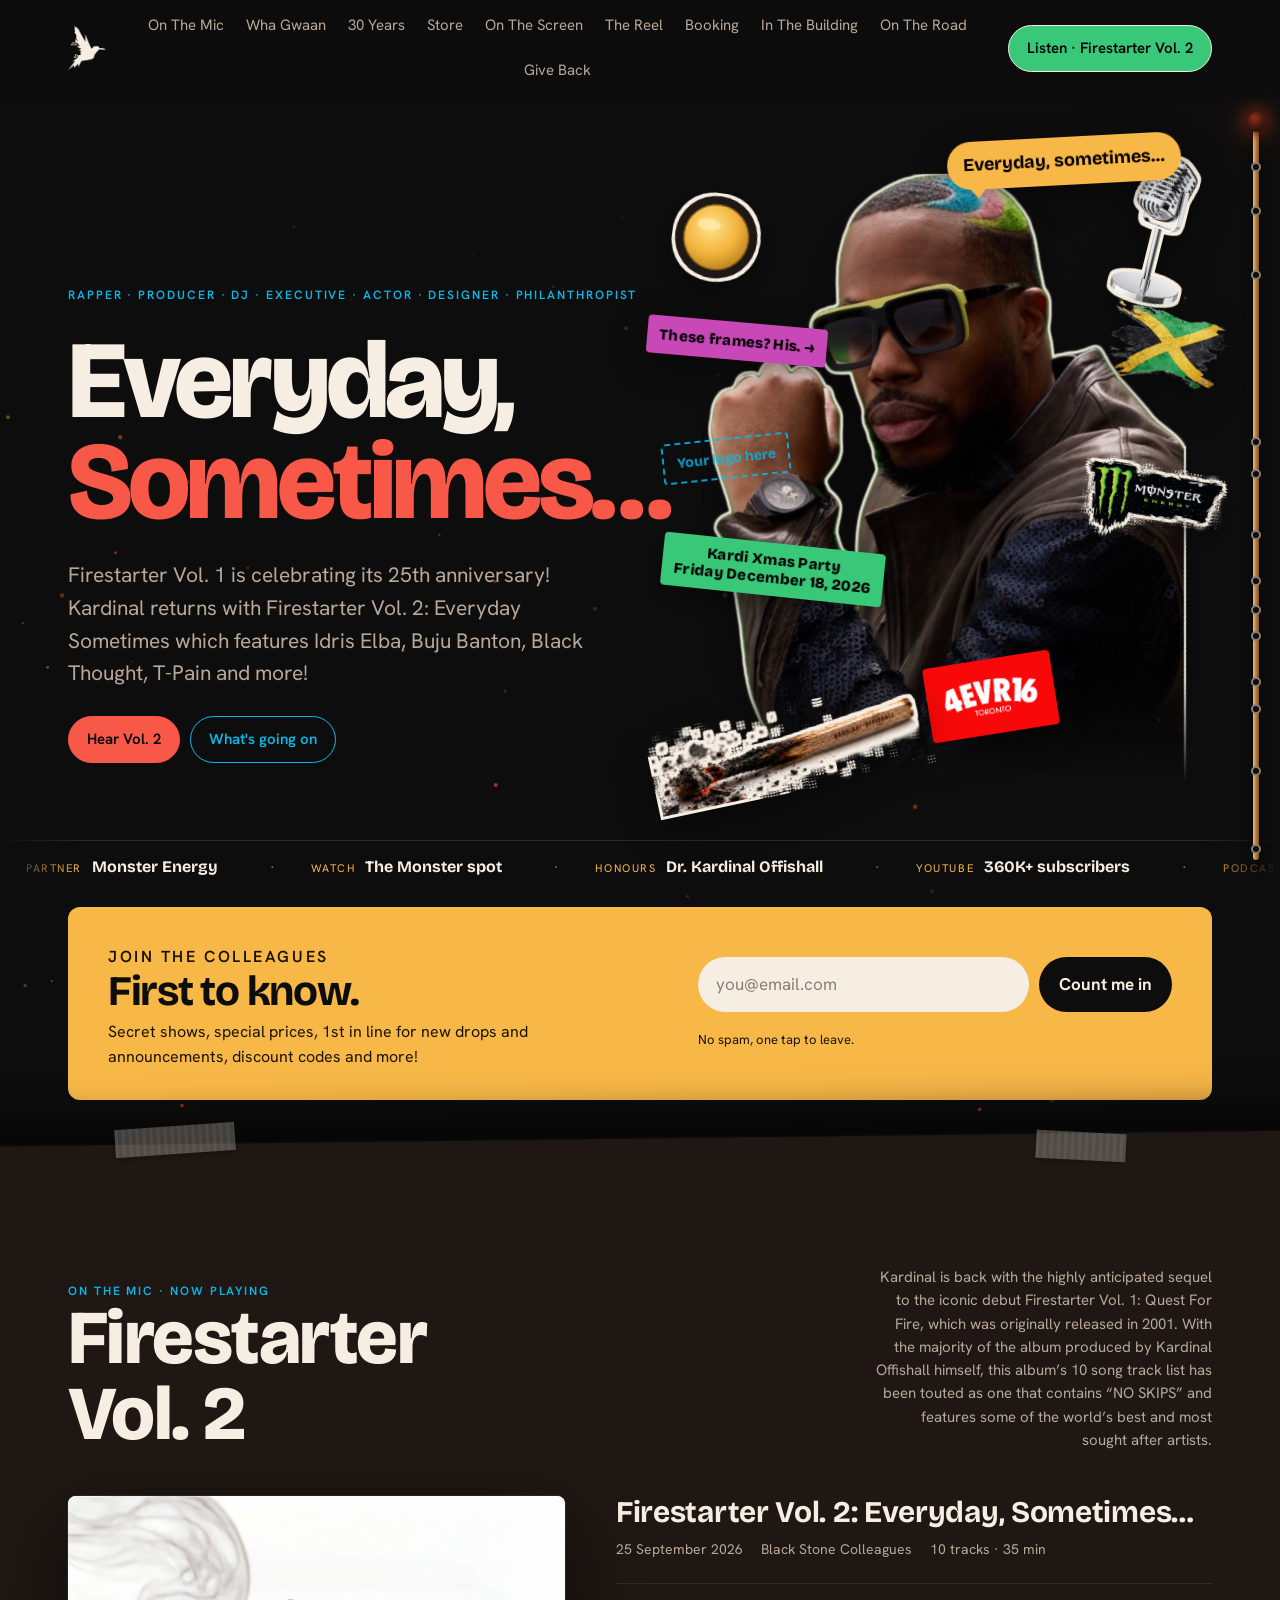
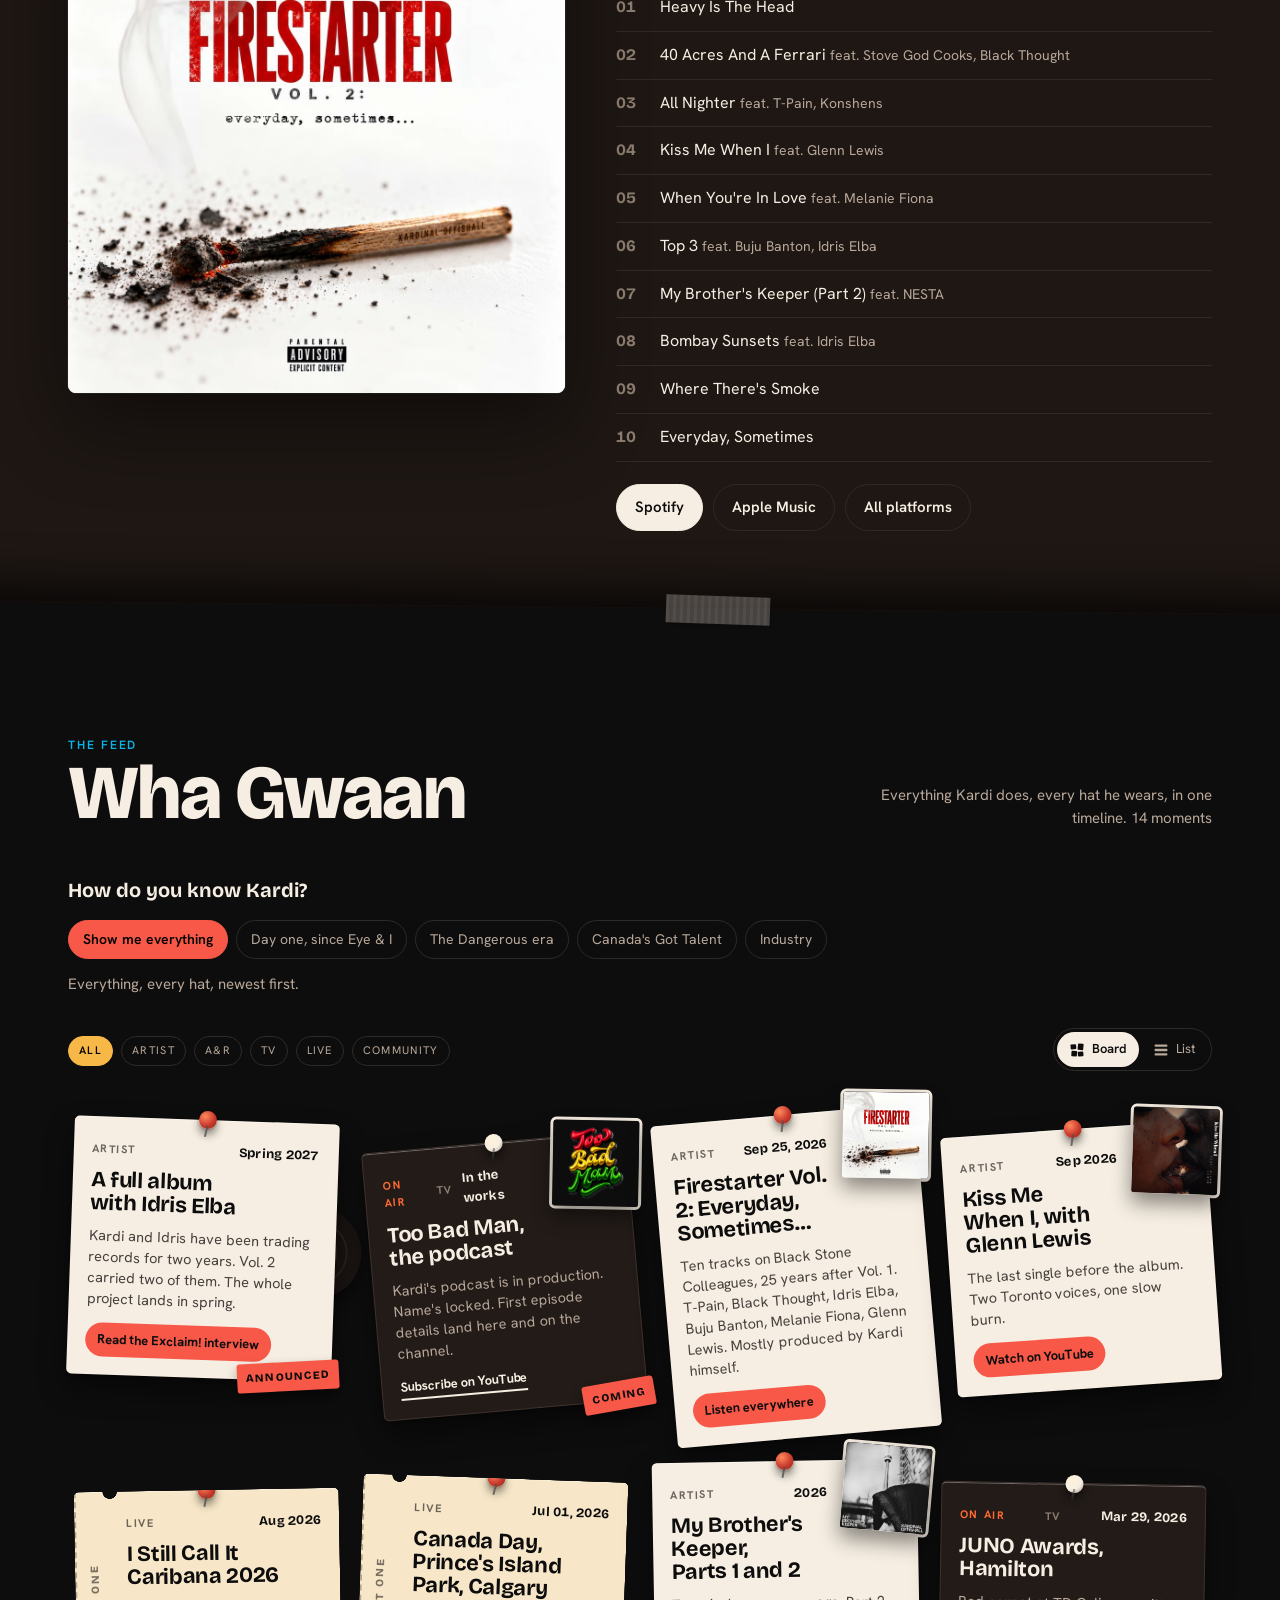
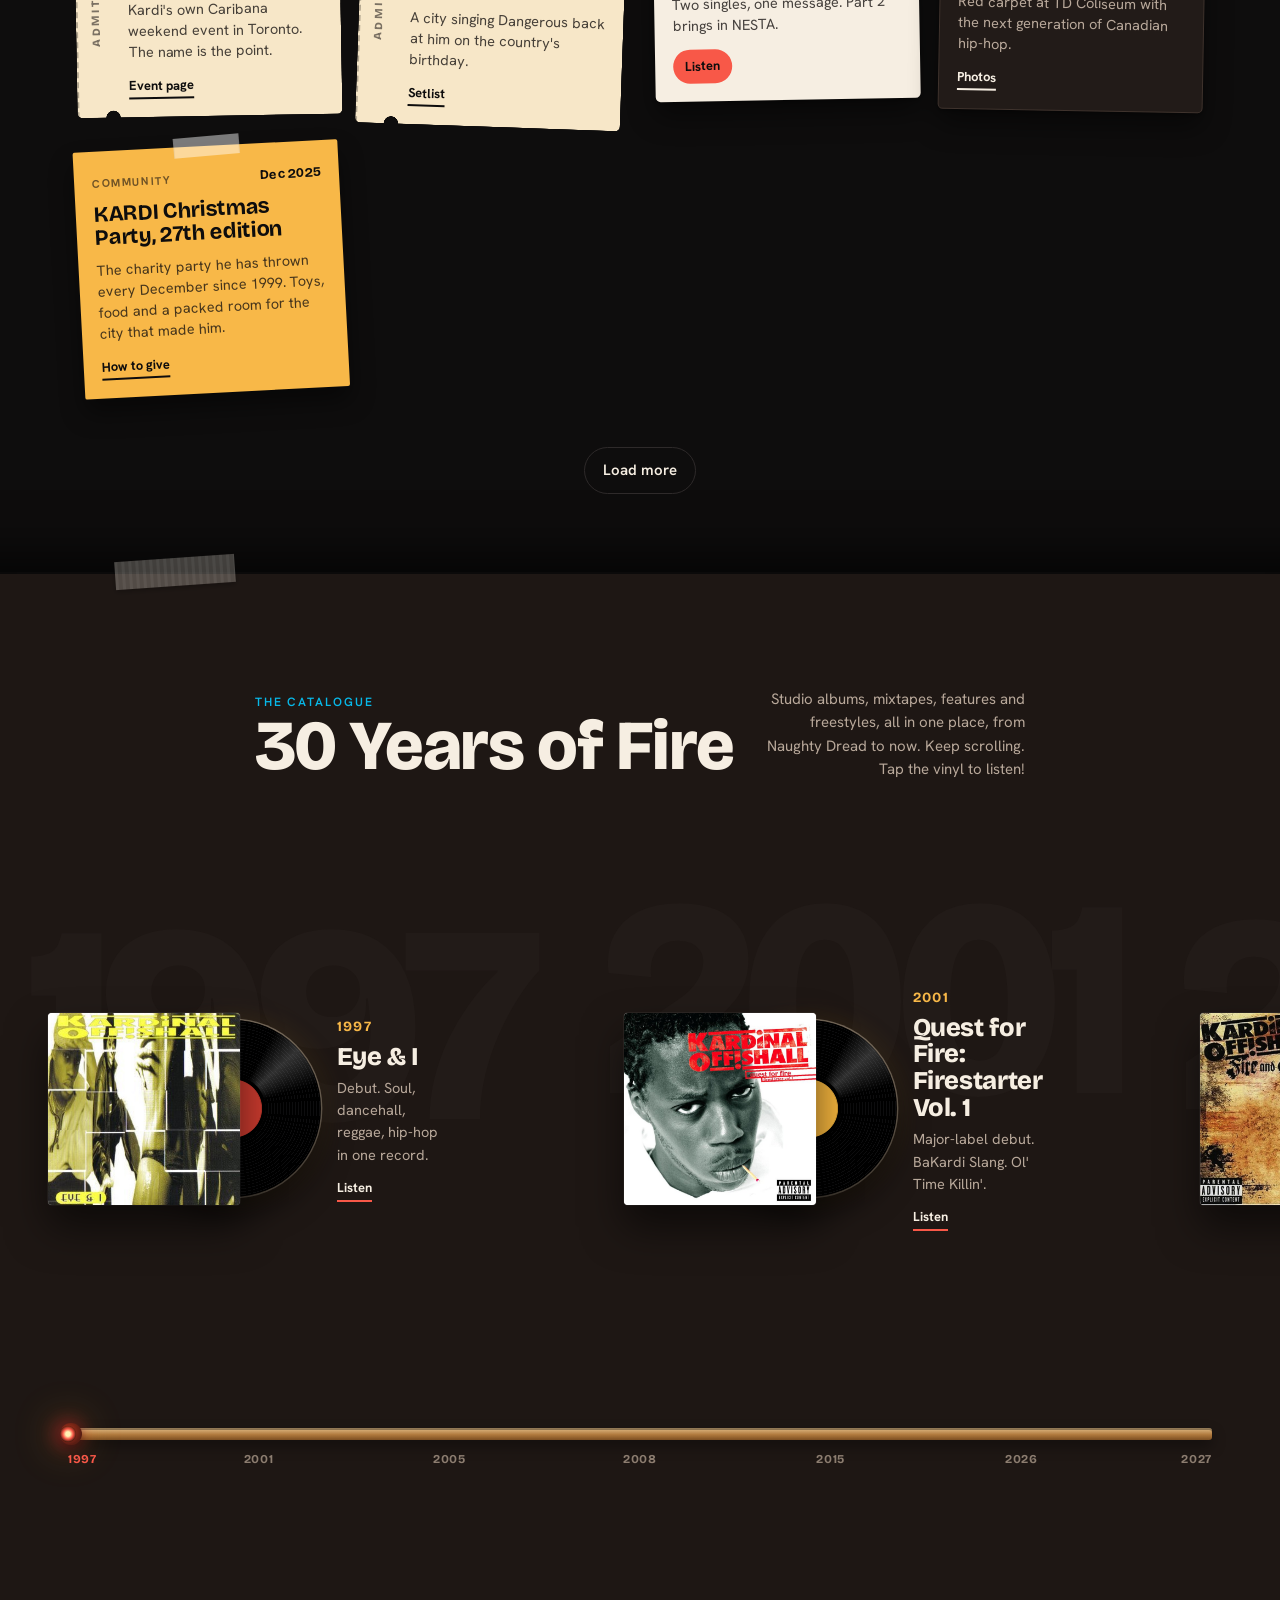
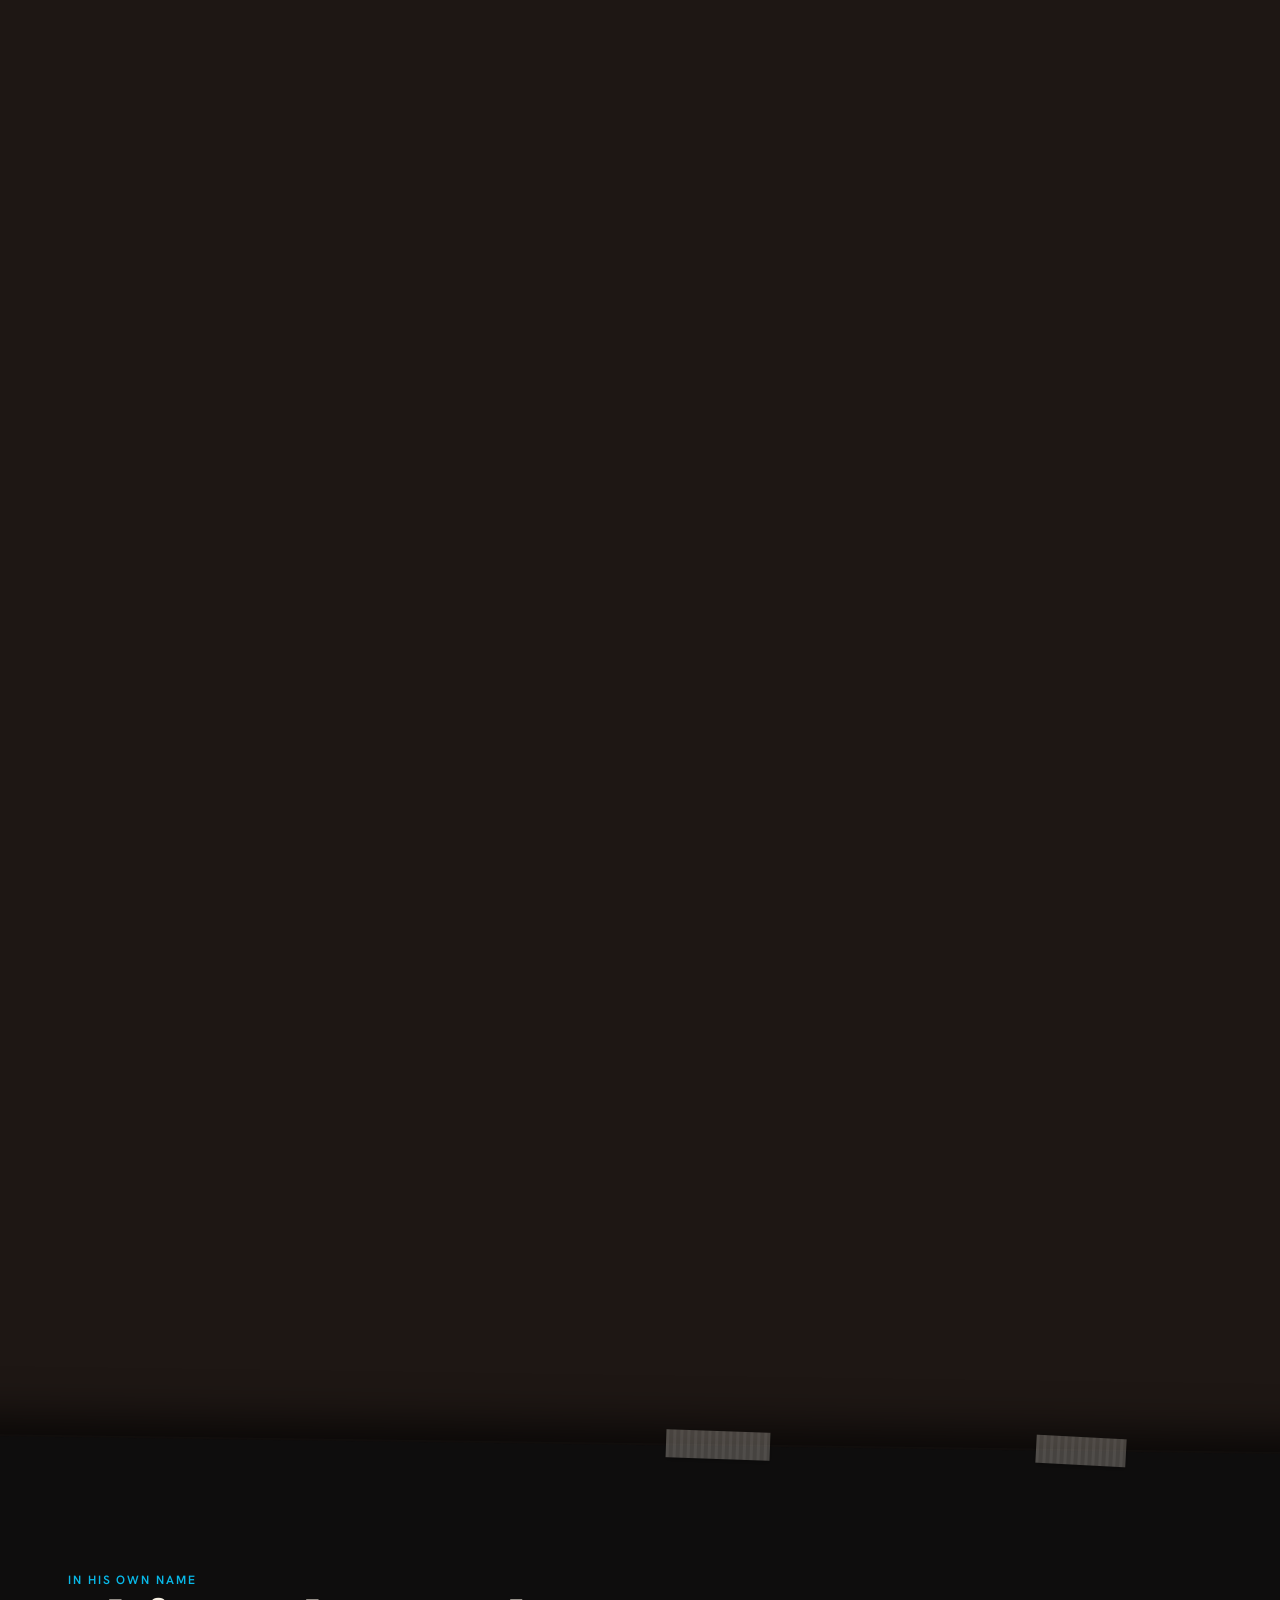
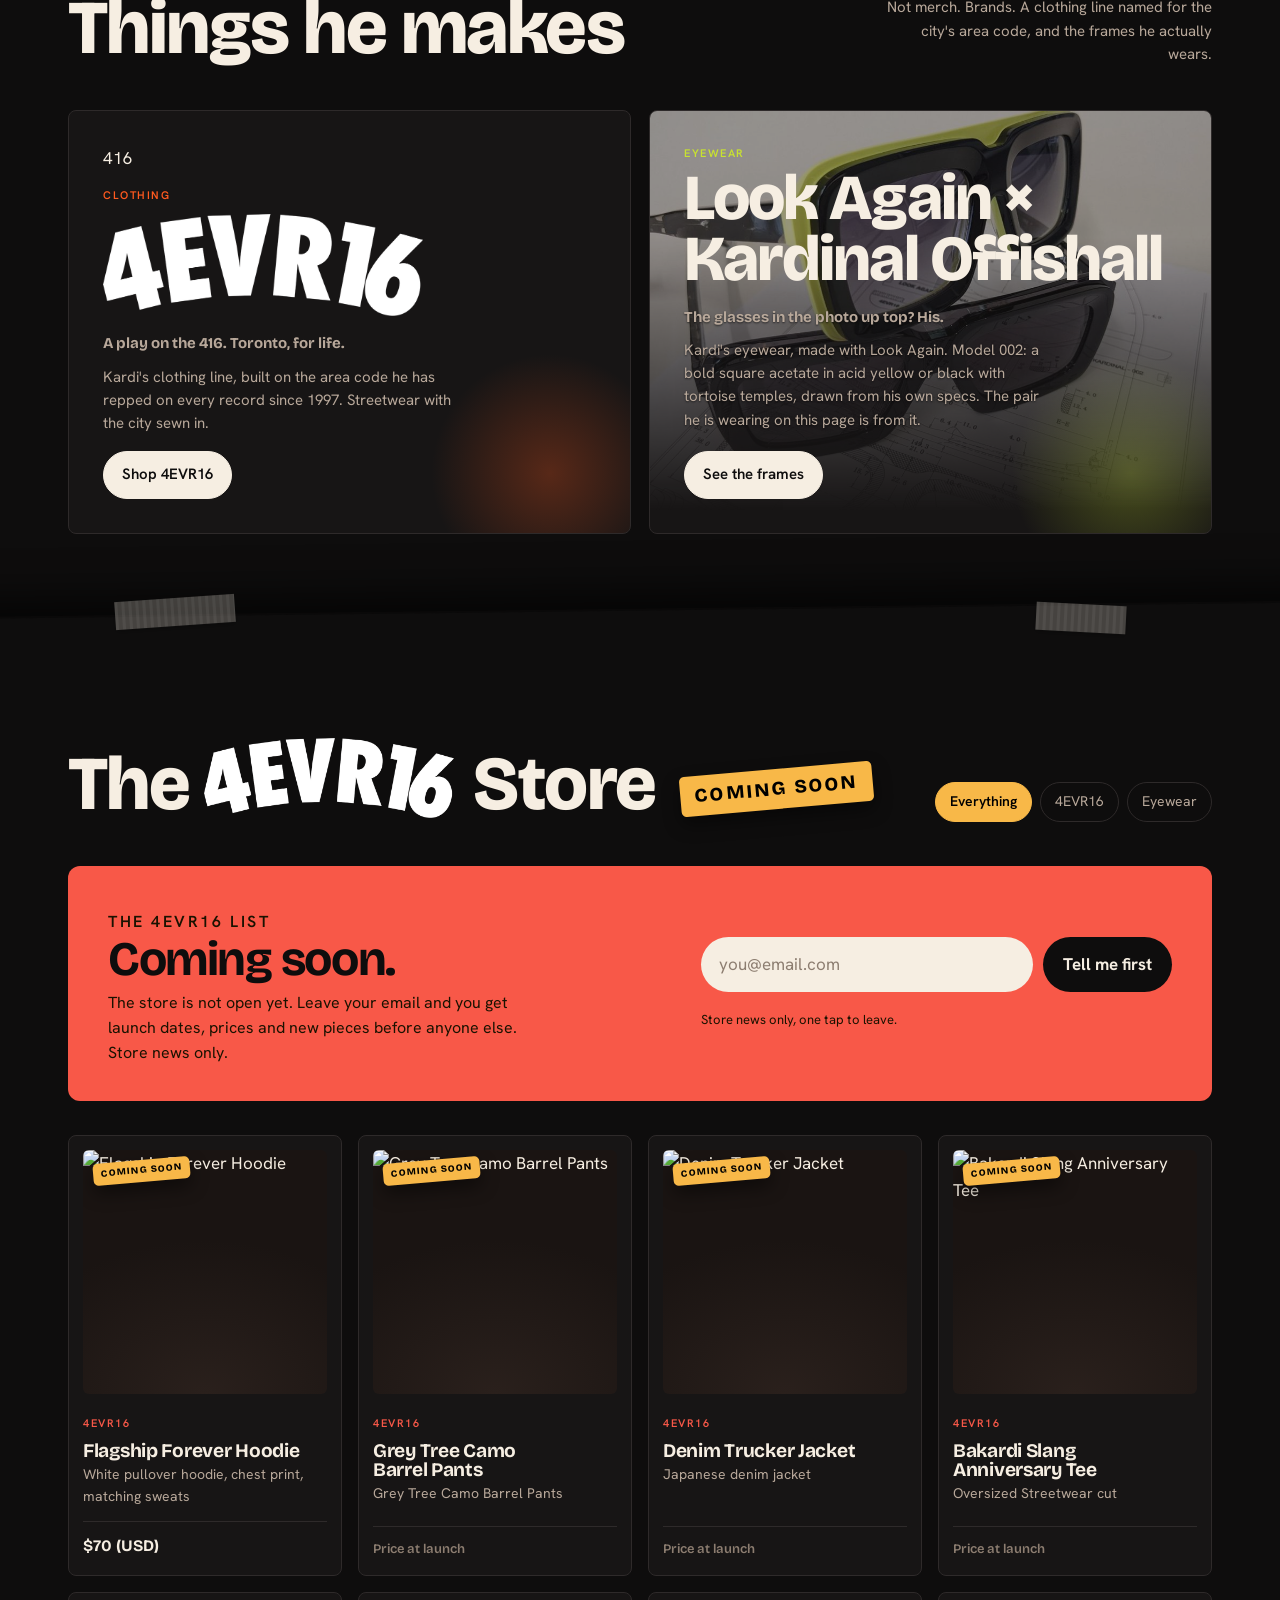
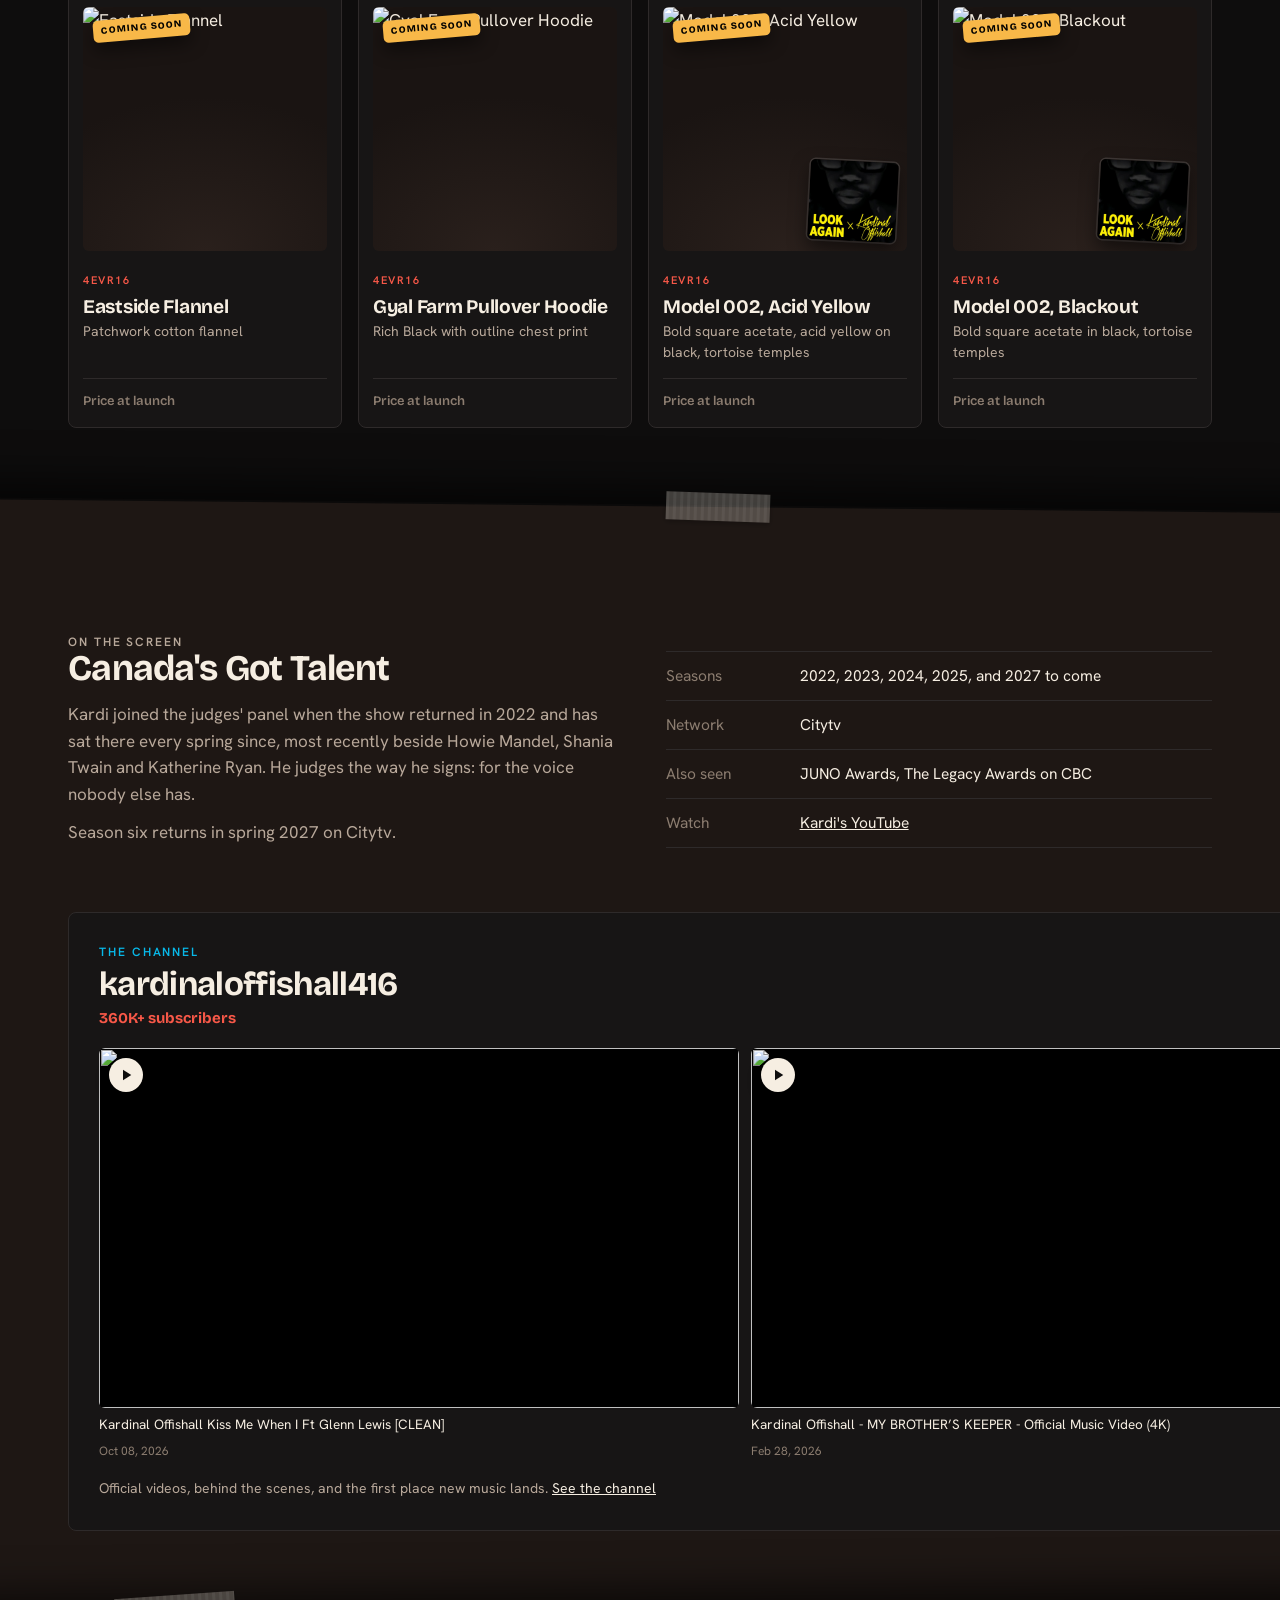
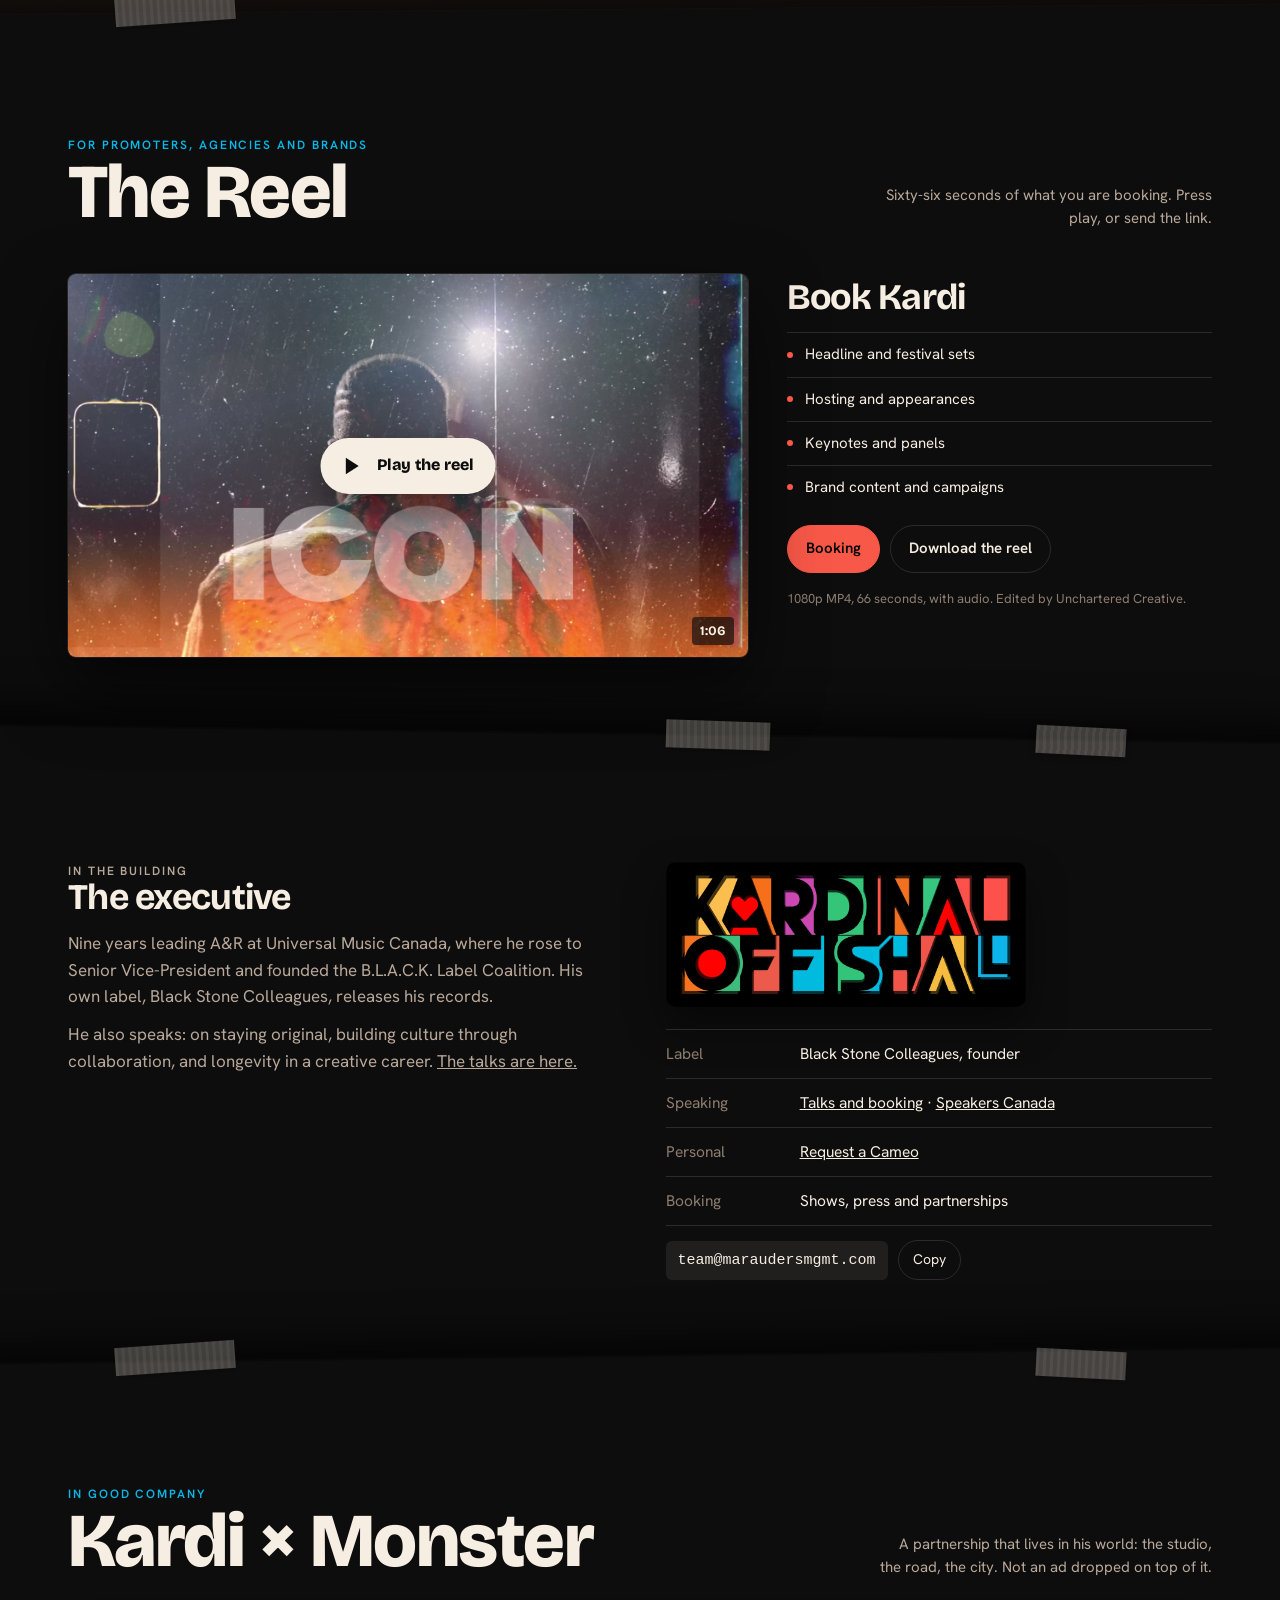
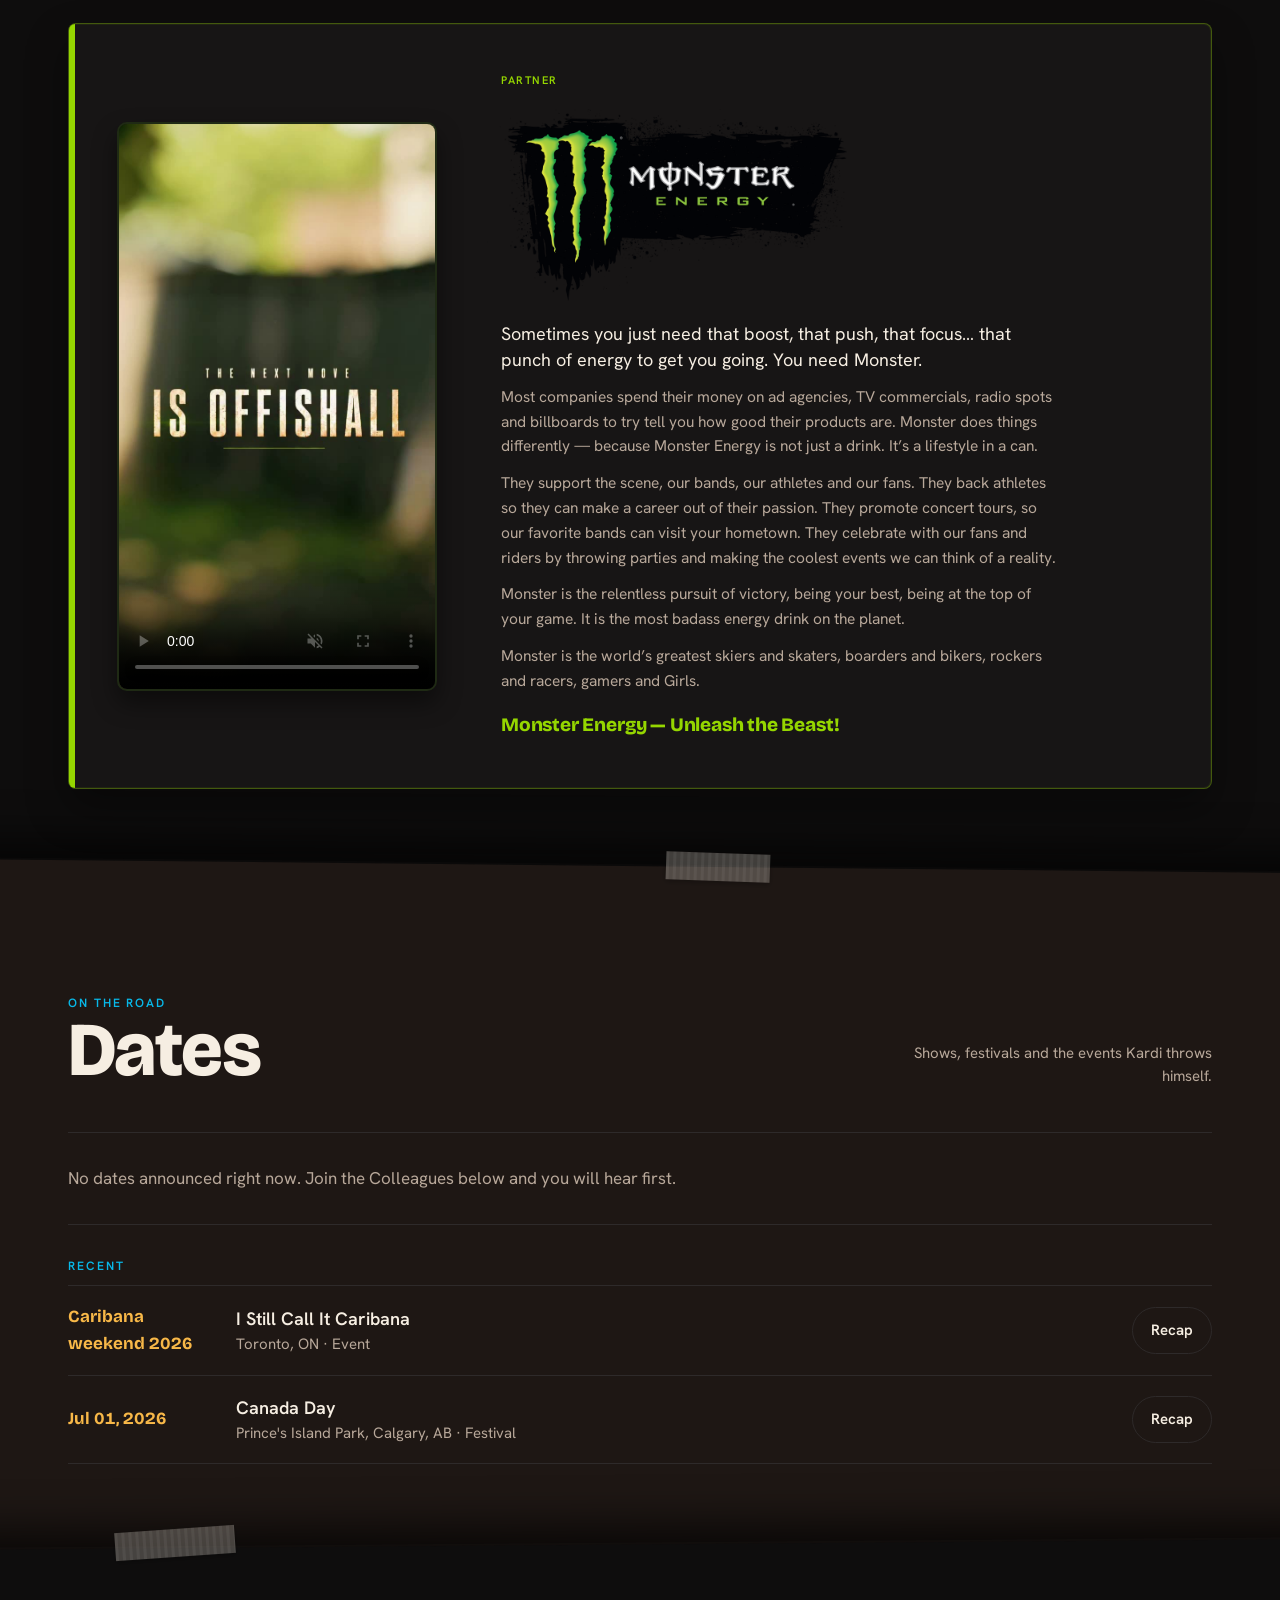
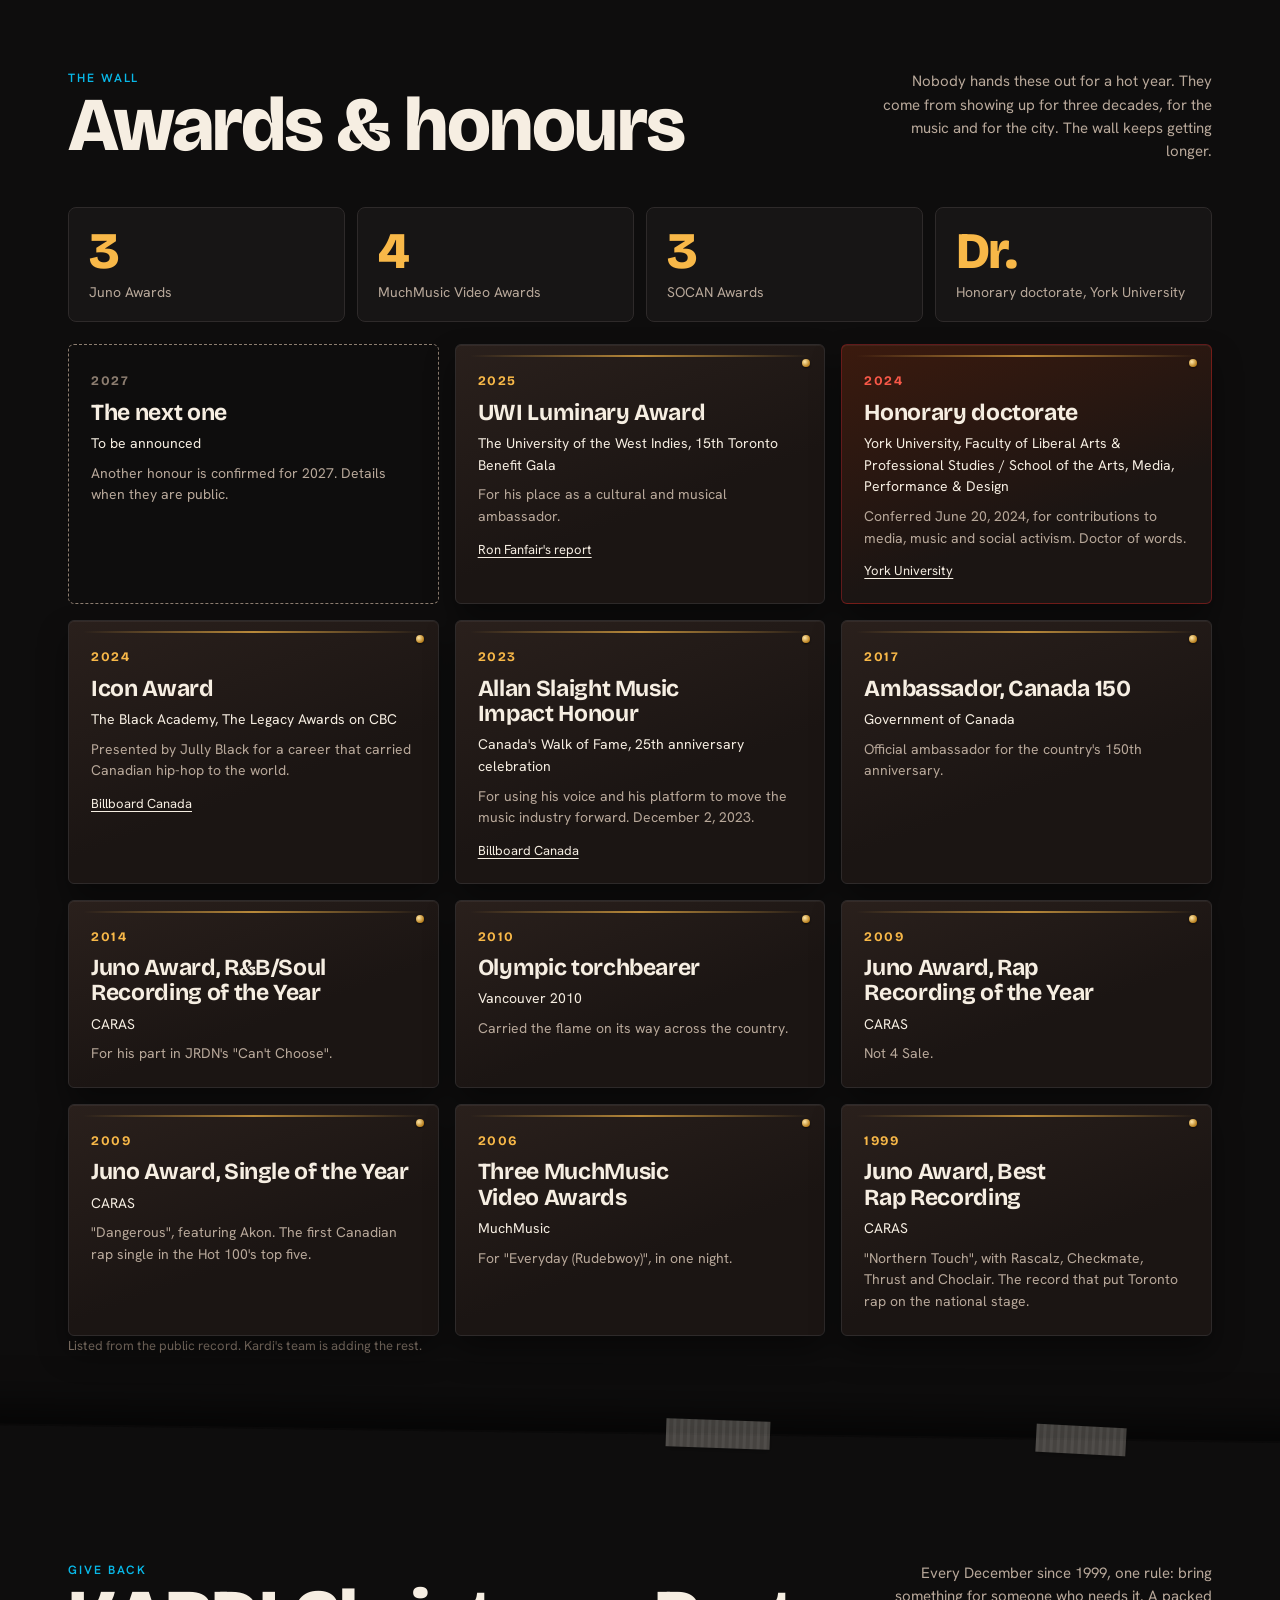
==== commit 9ccfc788: "Monster card: Partner label, Monster's own copy in place of brief, play and result Co-Authored-By: C" ====
--- a/index.html
+++ b/index.html
@@ -581,13 +581,16 @@
         <article class="partner-card partner-monster partner-solo reveal">
           <video class="partner-bumper" id="monster-spot" src="assets/monster-bumper.mp4" poster="assets/monster-bumper.jpg" controls autoplay muted loop playsinline preload="metadata" aria-label="Monster Energy and Kardi"></video>
           <div class="partner-body">
-            <span class="partner-tag">Current partner</span>
+            <span class="partner-tag">Partner</span>
             <img class="partner-logo" src="assets/monster-logo.png" alt="Monster Energy" width="900" height="478" loading="lazy">
-            <dl class="brief">
-              <div><dt>The brief</dt><dd>Put Monster where Kardi already is, without it reading as an ad.</dd></div>
-              <div><dt>The play</dt><dd>Product placement across his own social channels, in the studio, on set and on the road, shot in his voice.</dd></div>
-              <div><dt>The result</dt><dd>Reach and engagement figures to come from the campaign reports.</dd></div>
-            </dl>
+            <div class="partner-copy">
+              <p class="partner-lede">Sometimes you just need that boost, that push, that focus… that punch of energy to get you going. You need Monster.</p>
+              <p>Most companies spend their money on ad agencies, TV commercials, radio spots and billboards to try tell you how good their products are. Monster does things differently — because Monster Energy is not just a drink. It’s a lifestyle in a can.</p>
+              <p>They support the scene, our bands, our athletes and our fans. They back athletes so they can make a career out of their passion. They promote concert tours, so our favorite bands can visit your hometown. They celebrate with our fans and riders by throwing parties and making the coolest events we can think of a reality.</p>
+              <p>Monster is the relentless pursuit of victory, being your best, being at the top of your game. It is the most badass energy drink on the planet.</p>
+              <p>Monster is the world’s greatest skiers and skaters, boarders and bikers, rockers and racers, gamers and Girls.</p>
+              <p class="partner-sign">Monster Energy — Unleash the Beast!</p>
+            </div>
           </div>
         </article>
       </div>
--- a/css/site.css
+++ b/css/site.css
@@ -327,13 +327,18 @@
 /* ---------- the store ---------- */
 .store-filters { align-self: end; }
 .store-notice { display: inline-block; margin-bottom: 26px; padding: 10px 14px; border: 1px dashed var(--mute-2); border-radius: 6px; color: var(--mute); font-size: 14.5px; max-width: min(62ch, 100%); box-sizing: border-box; }
-.store-grid { display: grid; grid-template-columns: repeat(3, 1fr); gap: 18px; }
+.store-grid { display: grid; grid-template-columns: repeat(4, minmax(0, 1fr)); gap: 16px; } /* four across: two rows of four once the two eyewear cards are in */
+.store-grid .product { padding: 14px 14px 16px; }
+.store-grid .product-meta h3 { font-size: clamp(17px, 1.5vw, 20px); }
+.store-grid .soon-card { top: 10px; left: 10px; font-size: 9.5px; padding: 6px 8px; }
+/* the eyewear is a collaboration: its mark sits in the corner of the photo */
+.product-art img.collab-badge { position: absolute; z-index: 2; right: 10px; bottom: 10px; width: 36%; height: auto; object-fit: contain; border-radius: 5px; transform: rotate(3deg); box-shadow: 0 8px 18px rgba(0,0,0,0.5), 0 0 0 1.5px rgba(255,255,255,0.14); }
 .product { display: grid; grid-template-rows: auto 1fr auto; gap: 14px; border-radius: var(--radius); background: var(--bg-2); border: 1px solid var(--line); padding: 16px 18px 18px; }
 .product-art { position: relative; aspect-ratio: 1; border-radius: 6px; background: radial-gradient(120% 90% at 50% 100%, #2A201C, #1A1412 70%); display: grid; place-items: center; overflow: hidden; }
 .product-art svg { width: 78%; height: auto; display: block; filter: drop-shadow(0 18px 24px rgba(0,0,0,0.45)); }
 .product-art img { width: 100%; height: 100%; object-fit: cover; object-position: center 42%; display: block; }
 .product-brand { font-size: 11px; letter-spacing: 0.14em; text-transform: uppercase; font-weight: 600; color: var(--ember); }
-.product-eyewear .product-brand { color: #C8E230; }
+.product-eyewear .product-brand { color: var(--flame); } /* everything in the store carries the 4EVR16 label */
 .product-4ever16 .product-brand { color: var(--flame); }
 .product-meta h3 { font-size: 22px; letter-spacing: -0.015em; margin-top: 6px; }
 .product-meta p { color: var(--mute); font-size: 14px; margin-top: 4px; }
@@ -346,7 +351,7 @@
   .product-art svg { transition: transform 0.35s cubic-bezier(.2,.8,.2,1); }
   .product:hover .product-art svg { transform: translateY(-6px) rotate(-3deg) scale(1.04); }
 }
-@media (max-width: 900px) { .store-grid { grid-template-columns: repeat(2, 1fr); } }
+@media (max-width: 1000px) { .store-grid { grid-template-columns: repeat(2, minmax(0, 1fr)); } }
 @media (max-width: 480px) { .store-grid { grid-template-columns: 1fr; } }
 
 /* ---------- the reel ---------- */
@@ -375,6 +380,9 @@
 .partner-body { display: grid; gap: 20px; align-content: center; justify-items: start; max-width: 620px; }
 .partner-body .partner-logo { width: min(100%, 360px); margin-left: -14px; }
 .partner-body .brief { width: 100%; }
+.partner-copy { display: grid; gap: 12px; color: var(--mute); font-size: 15.5px; line-height: 1.6; max-width: 62ch; }
+.partner-copy .partner-lede { color: var(--cream); font-size: 18px; line-height: 1.45; }
+.partner-copy .partner-sign { font-family: var(--display); font-weight: 800; font-size: 19px; color: #95D600; letter-spacing: -0.01em; margin-top: 4px; }
 @media (max-width: 820px) { .partner-solo { grid-template-columns: 1fr; } .partner-solo .partner-bumper { order: 2; width: min(100%, 300px); justify-self: center; } }
 .partner-top { display: grid; gap: 6px; }
 .partner-media { display: flex; align-items: flex-start; gap: 22px; flex-wrap: wrap; }
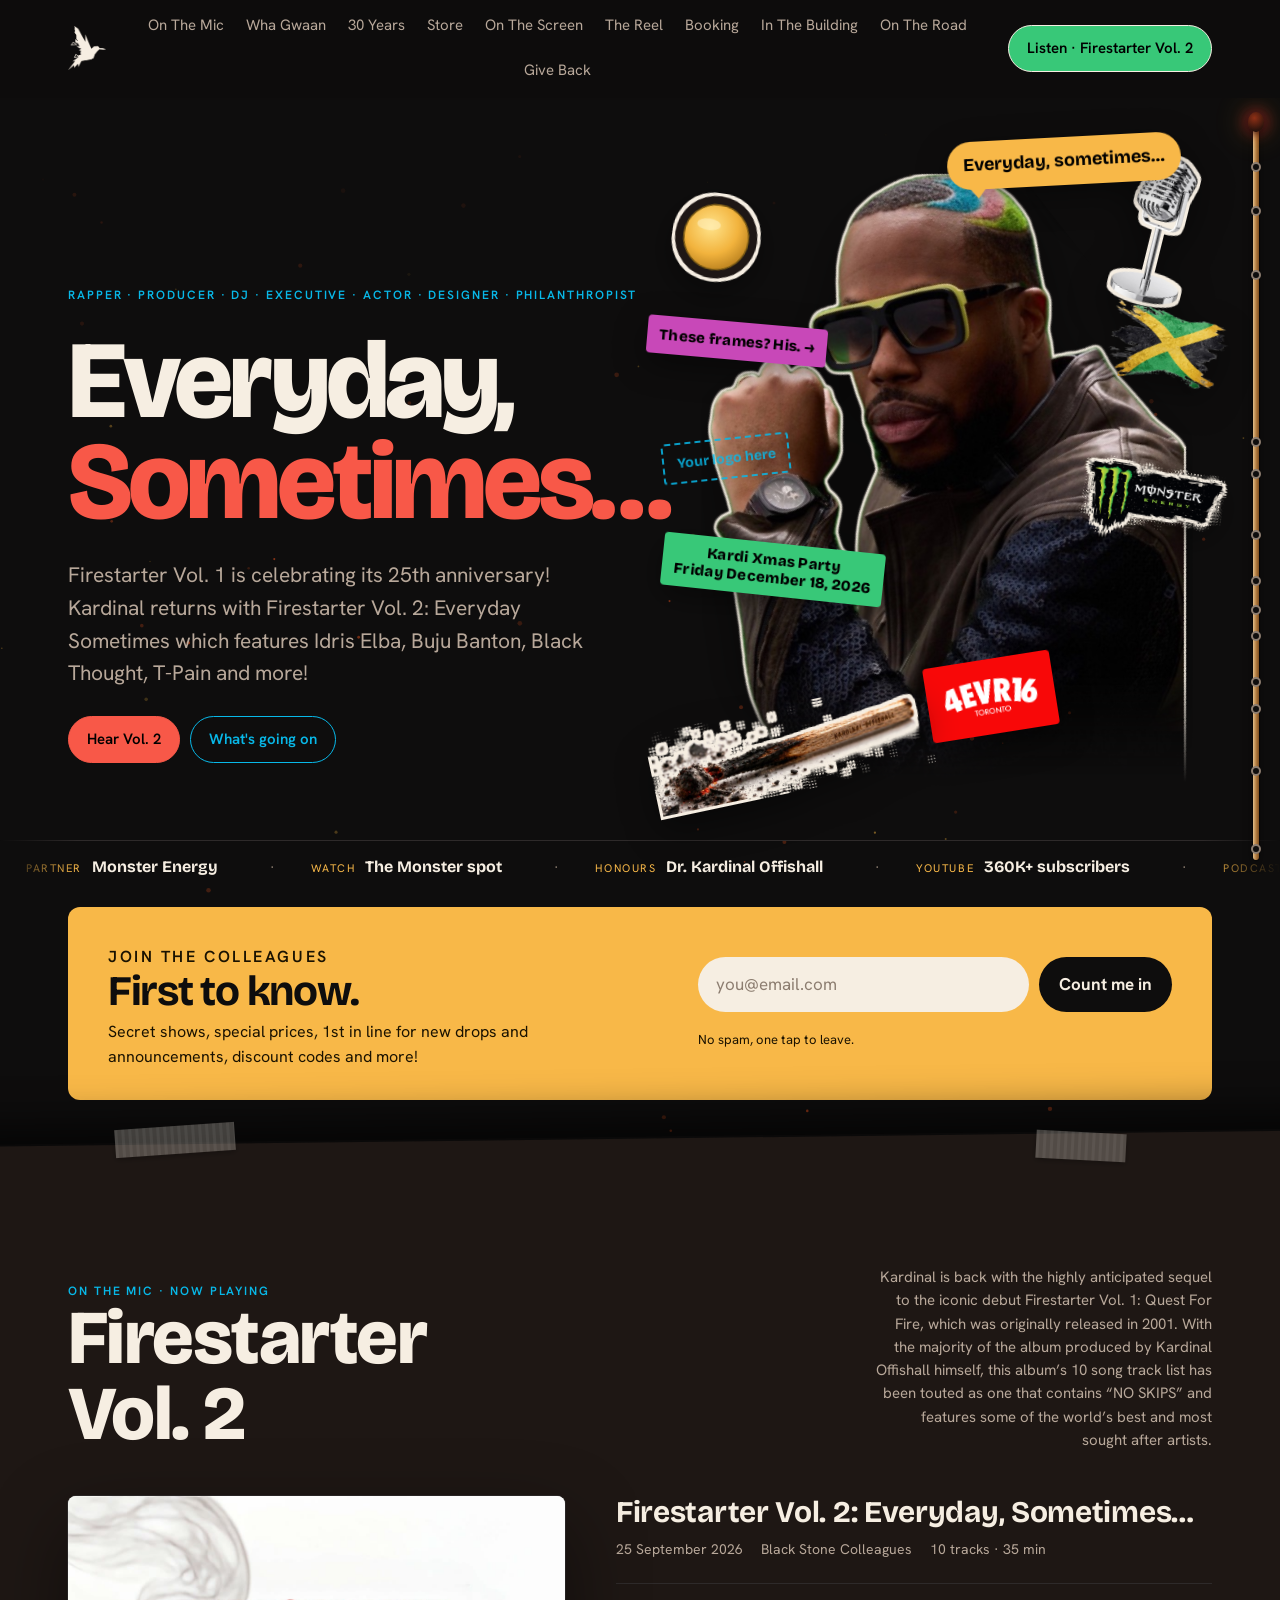
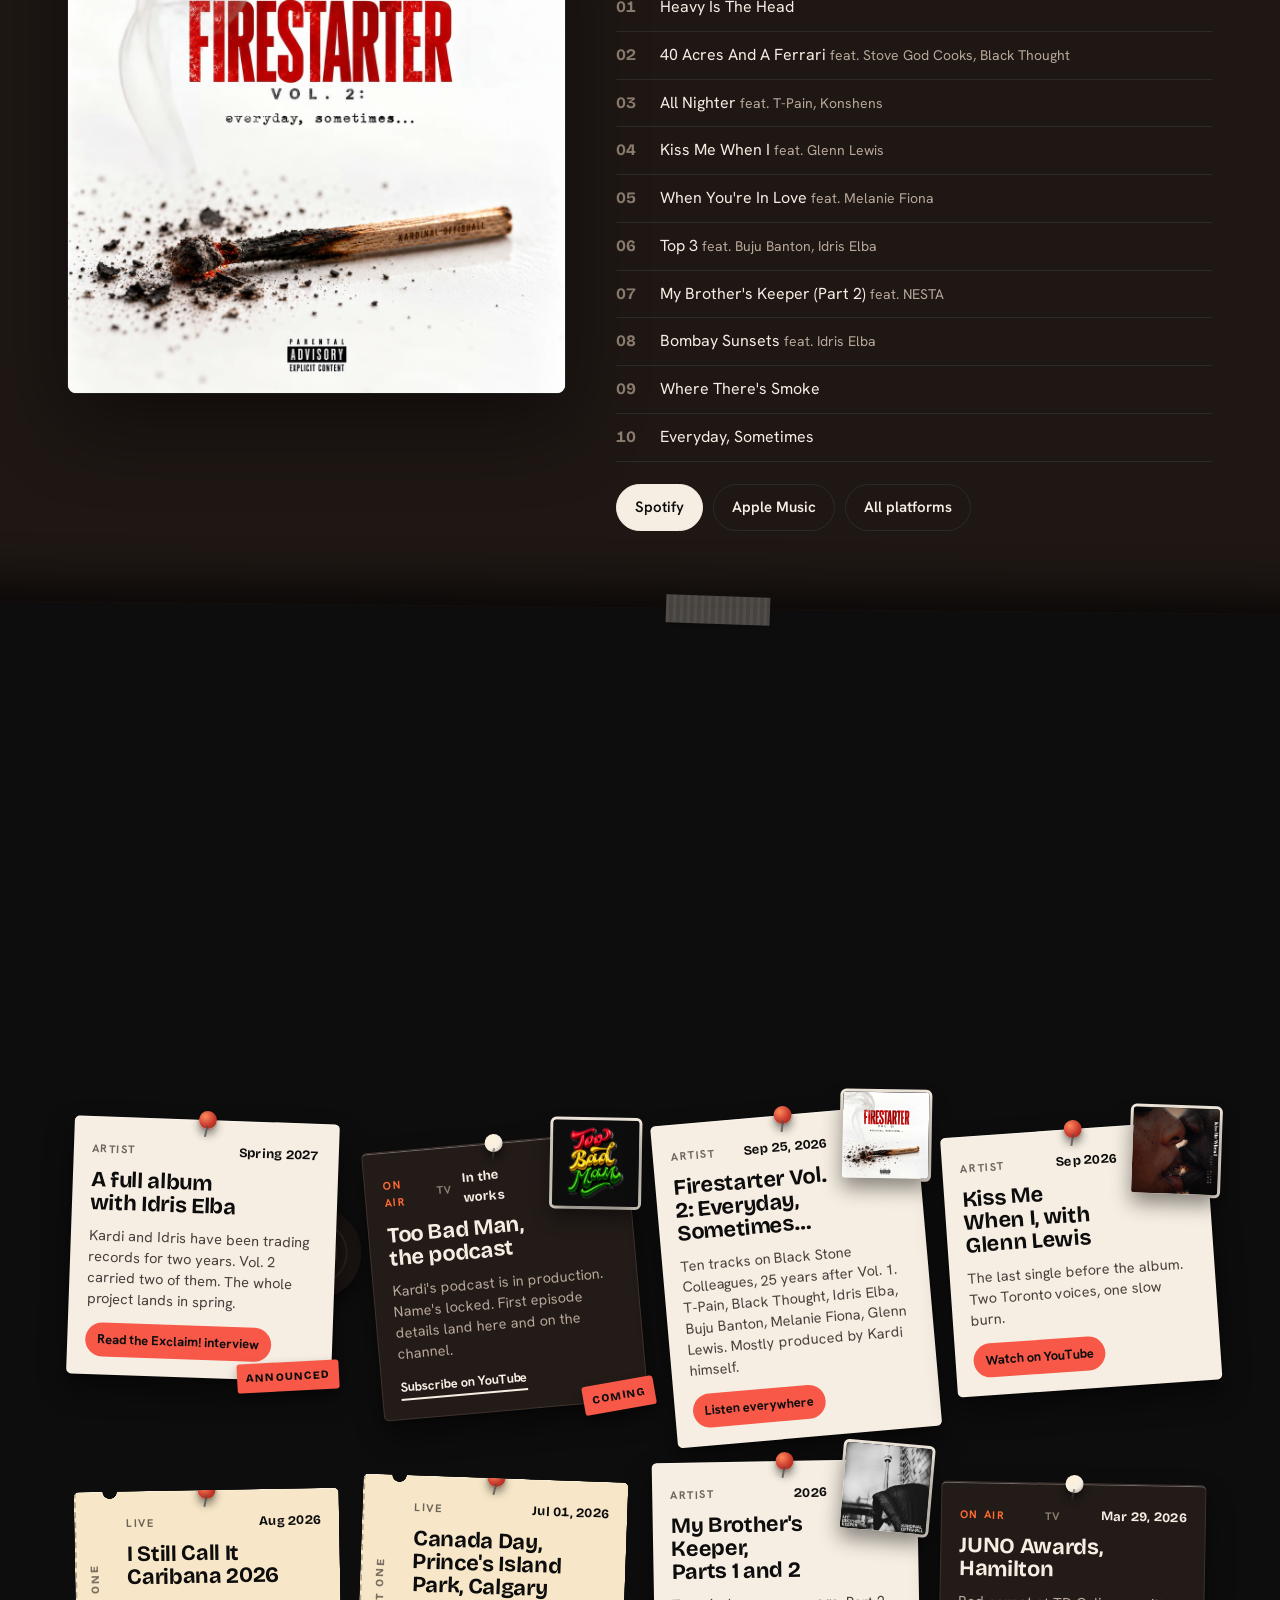
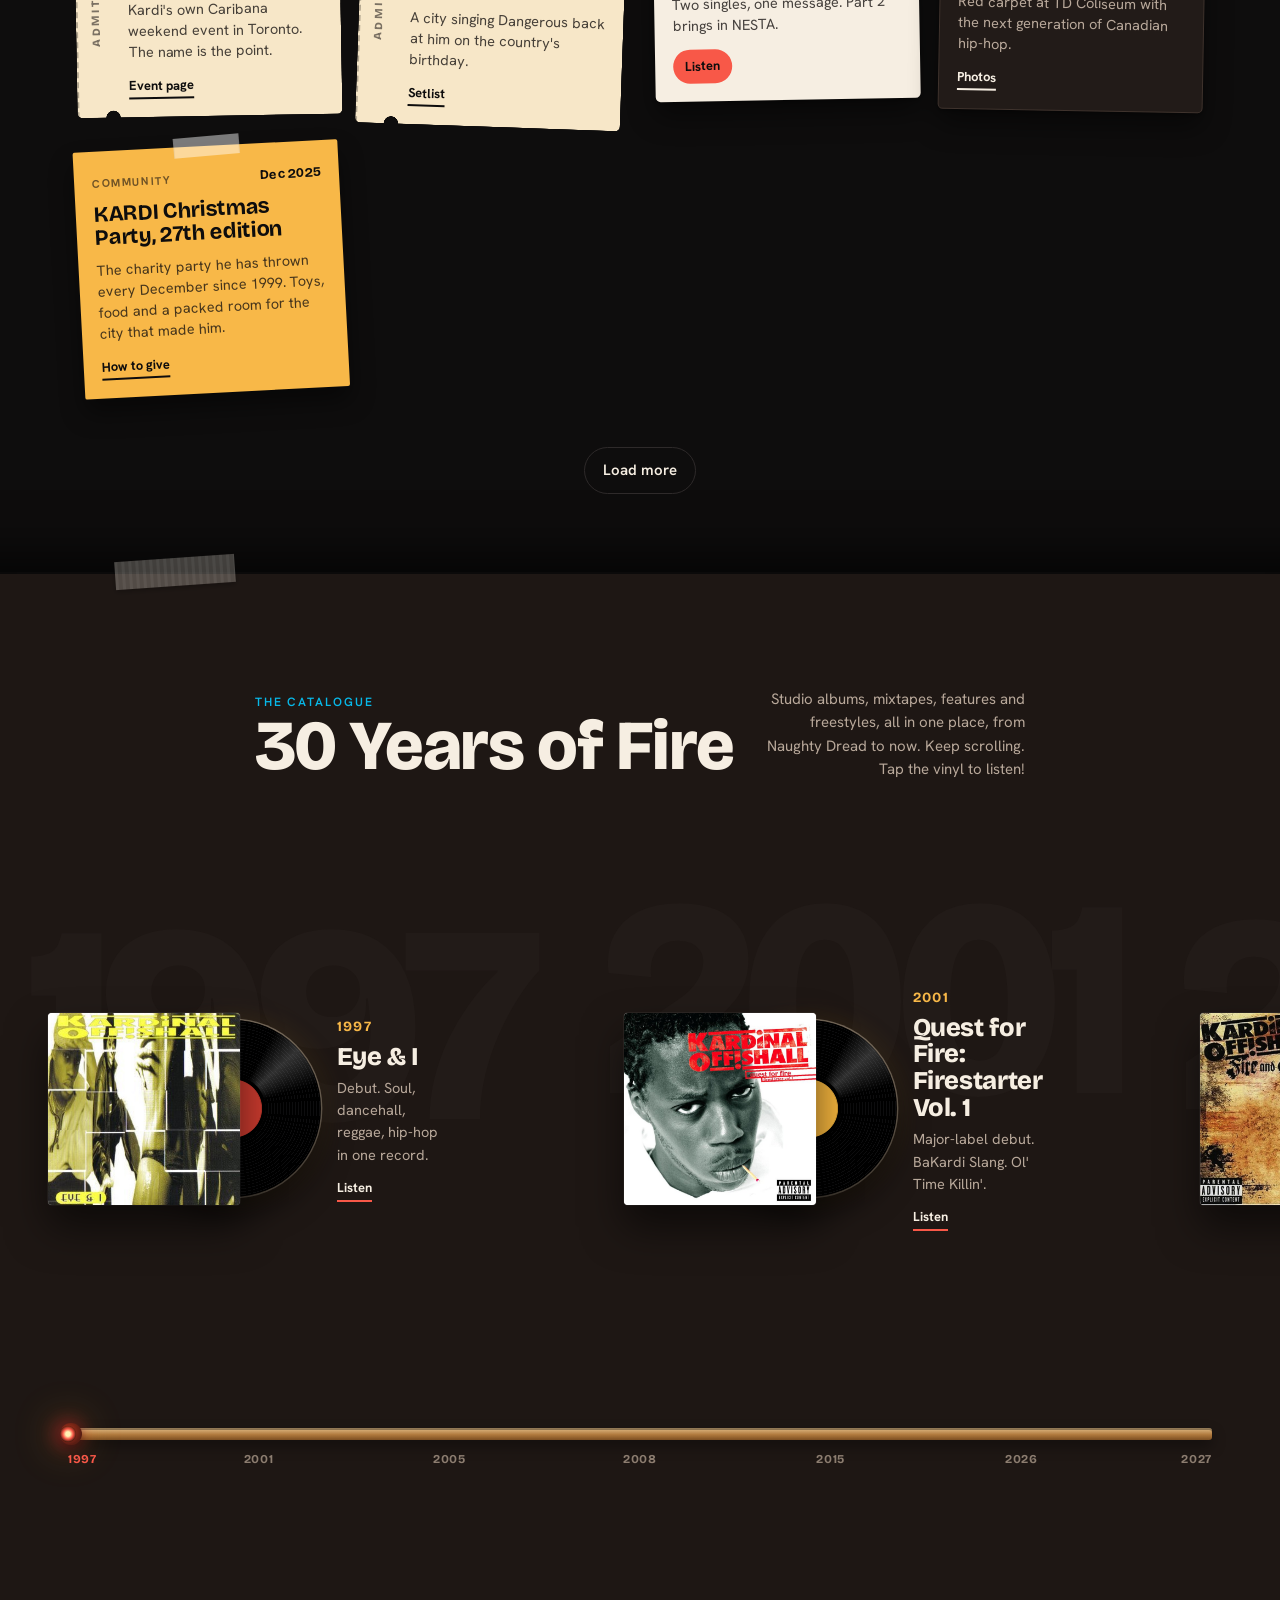
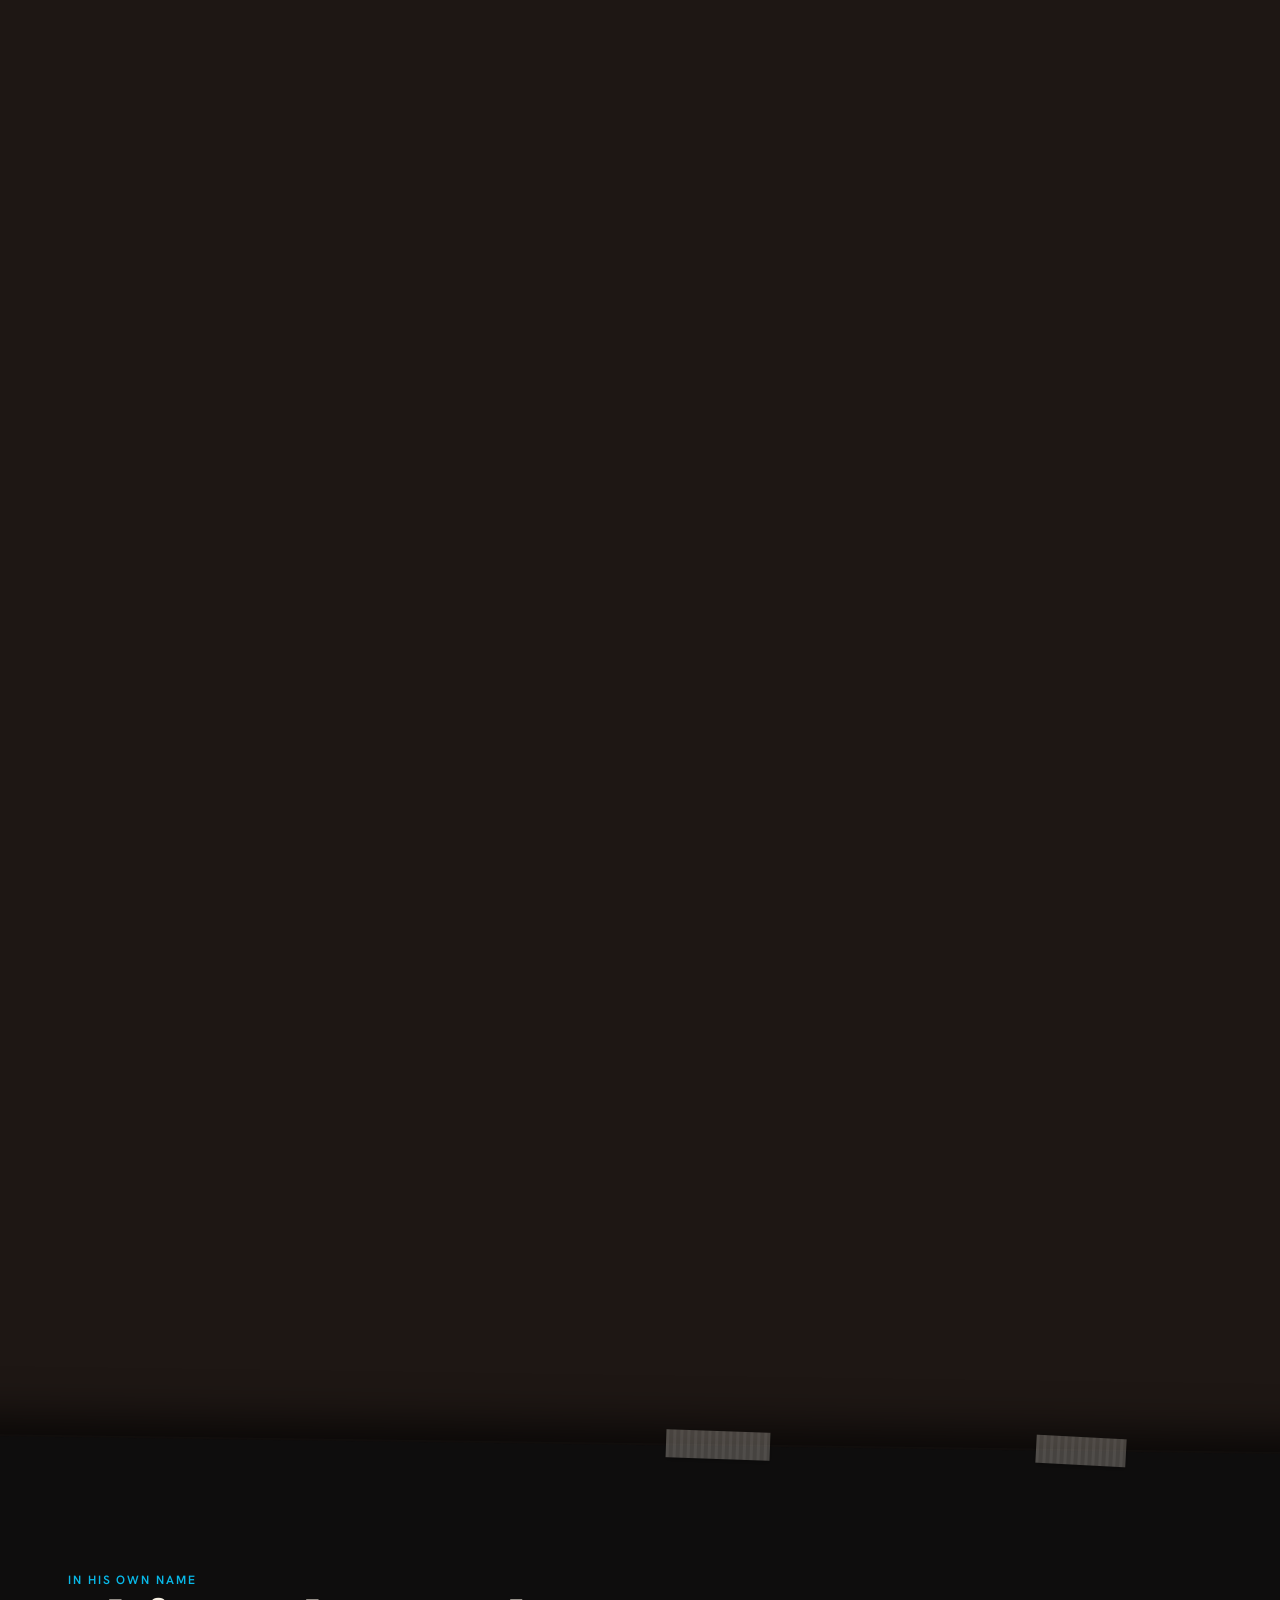
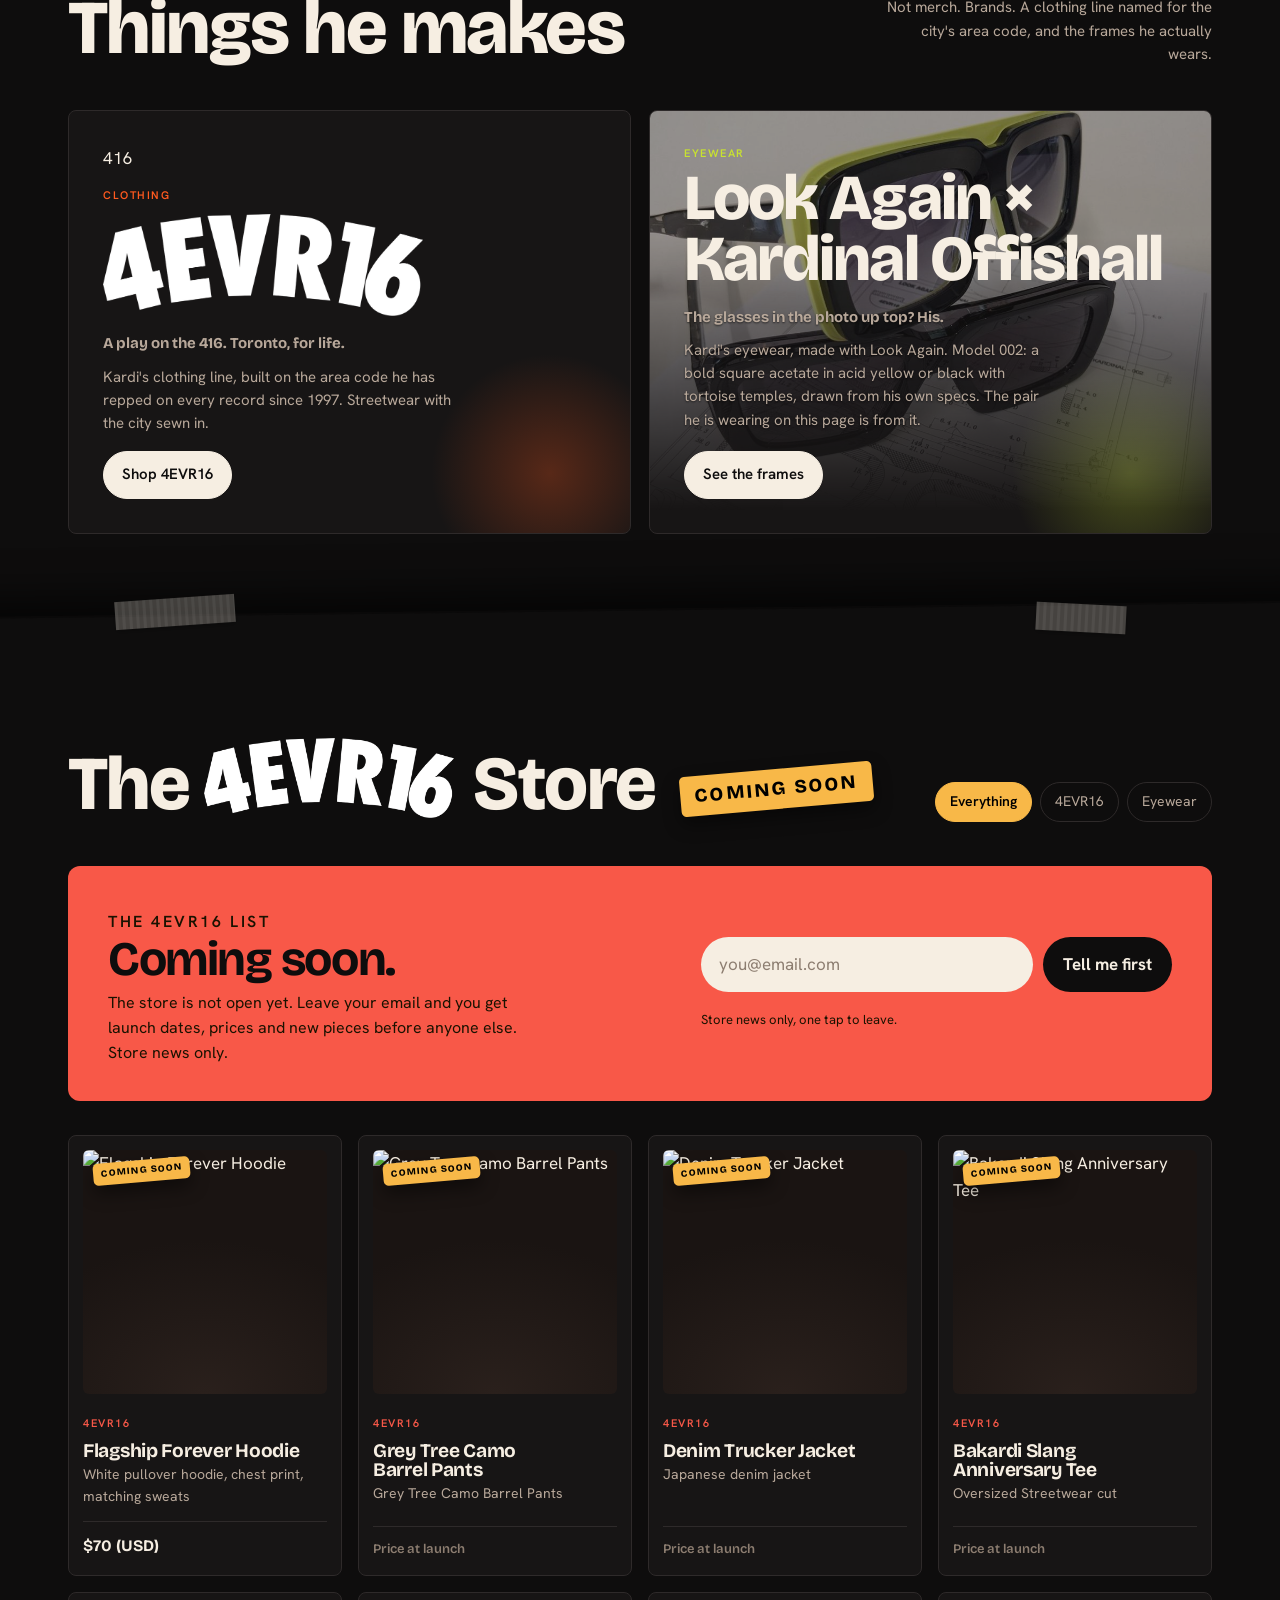
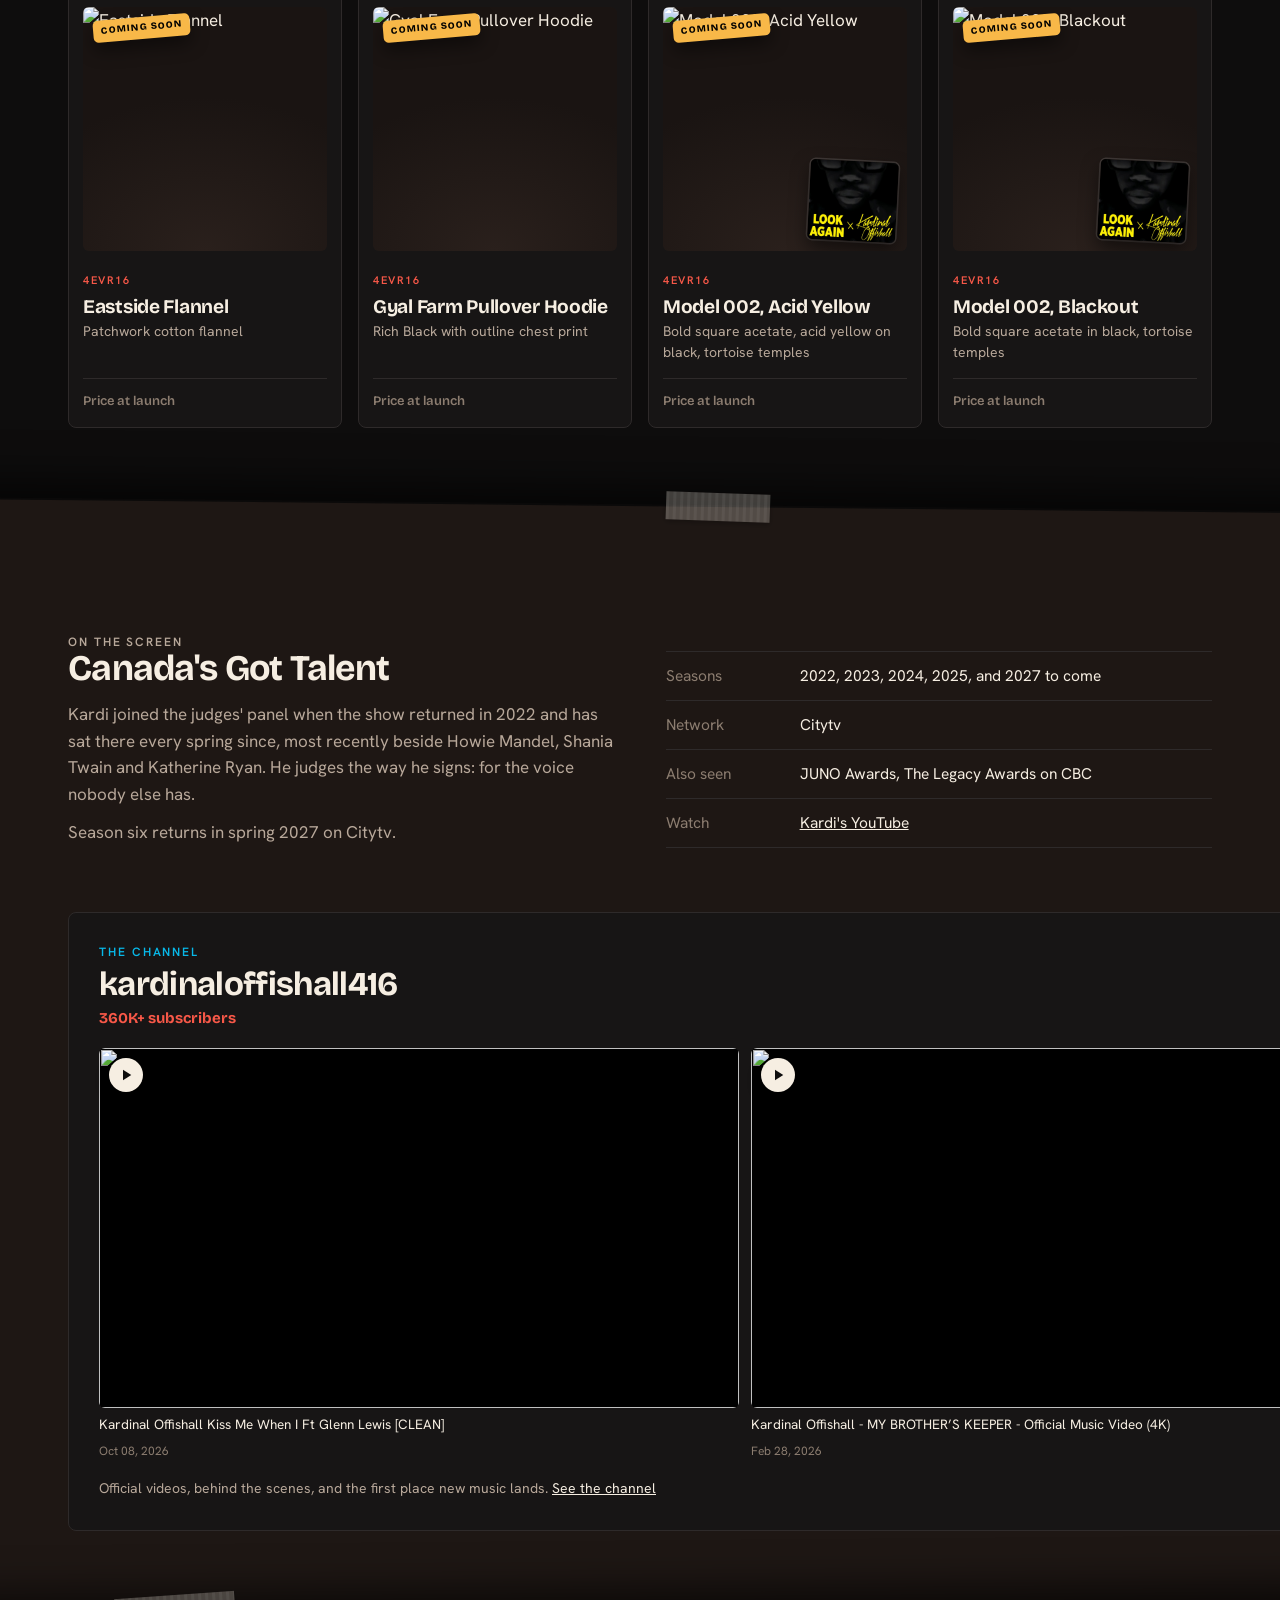
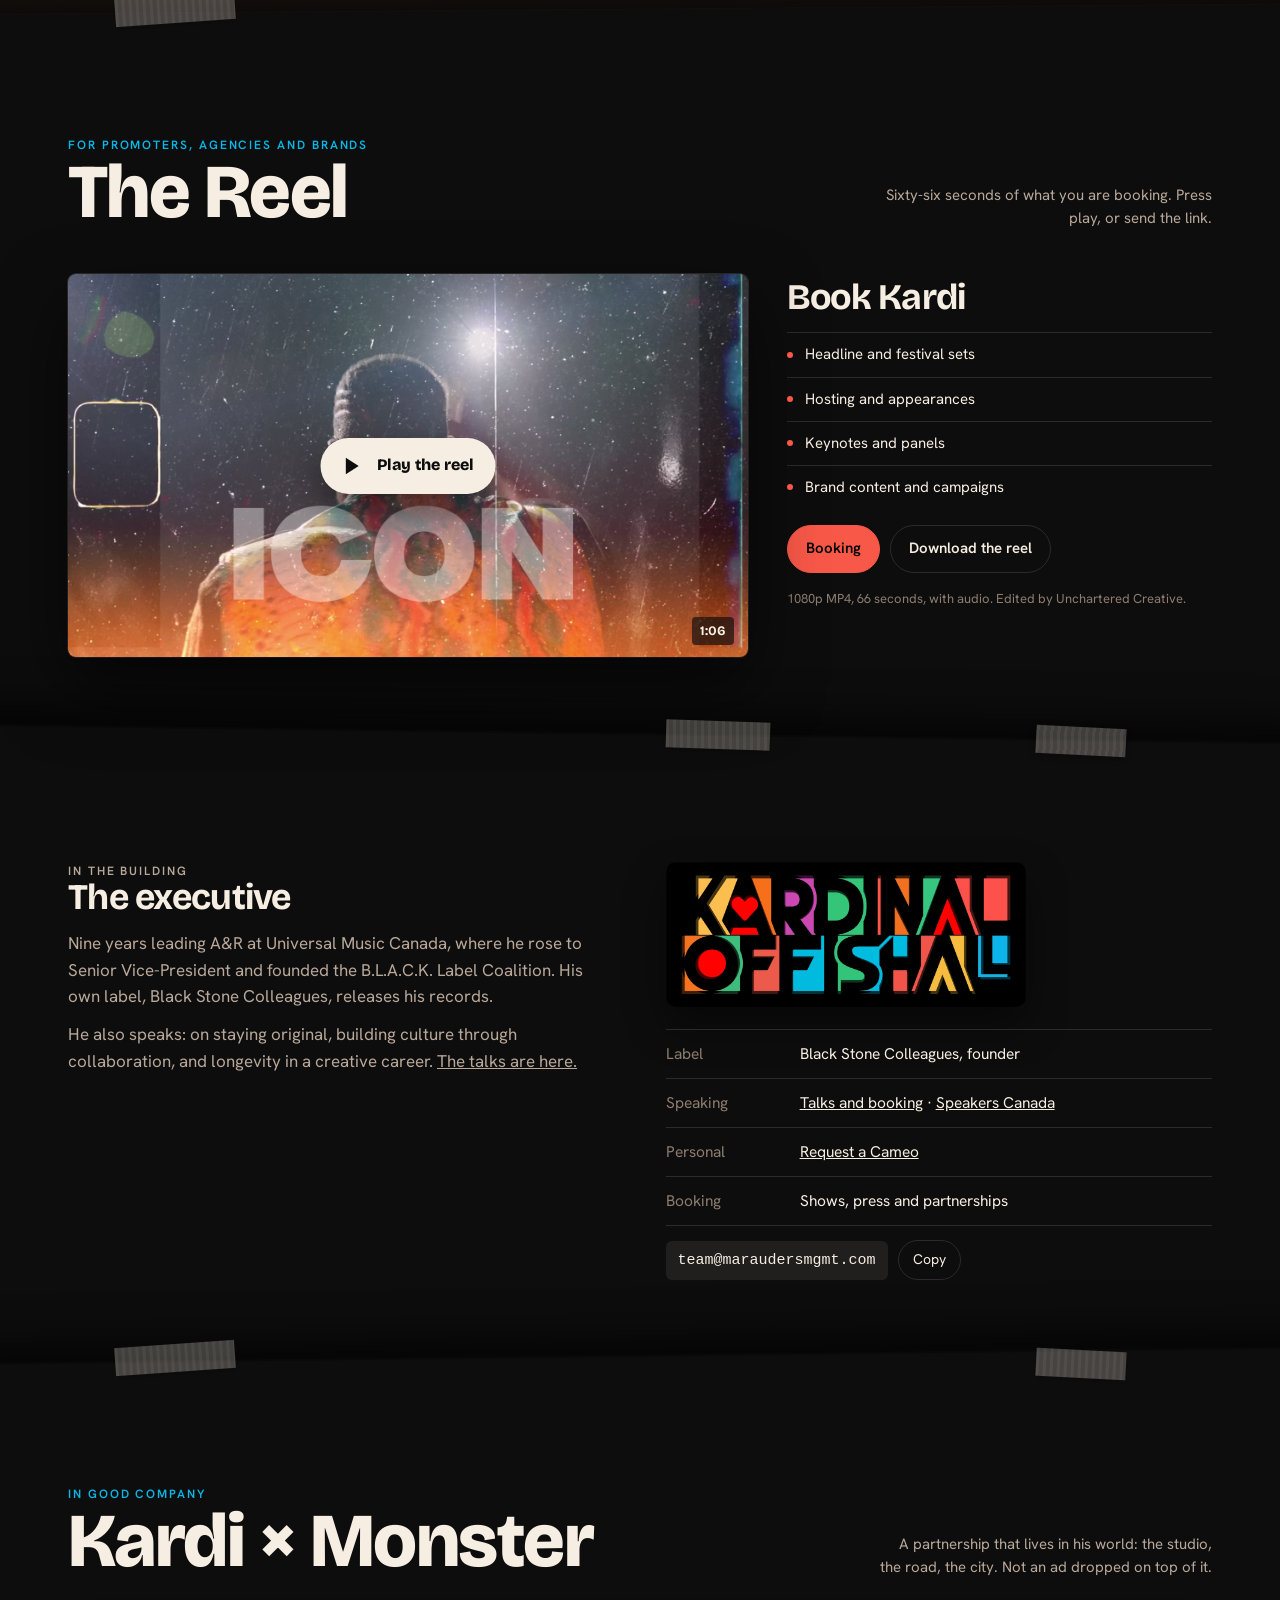
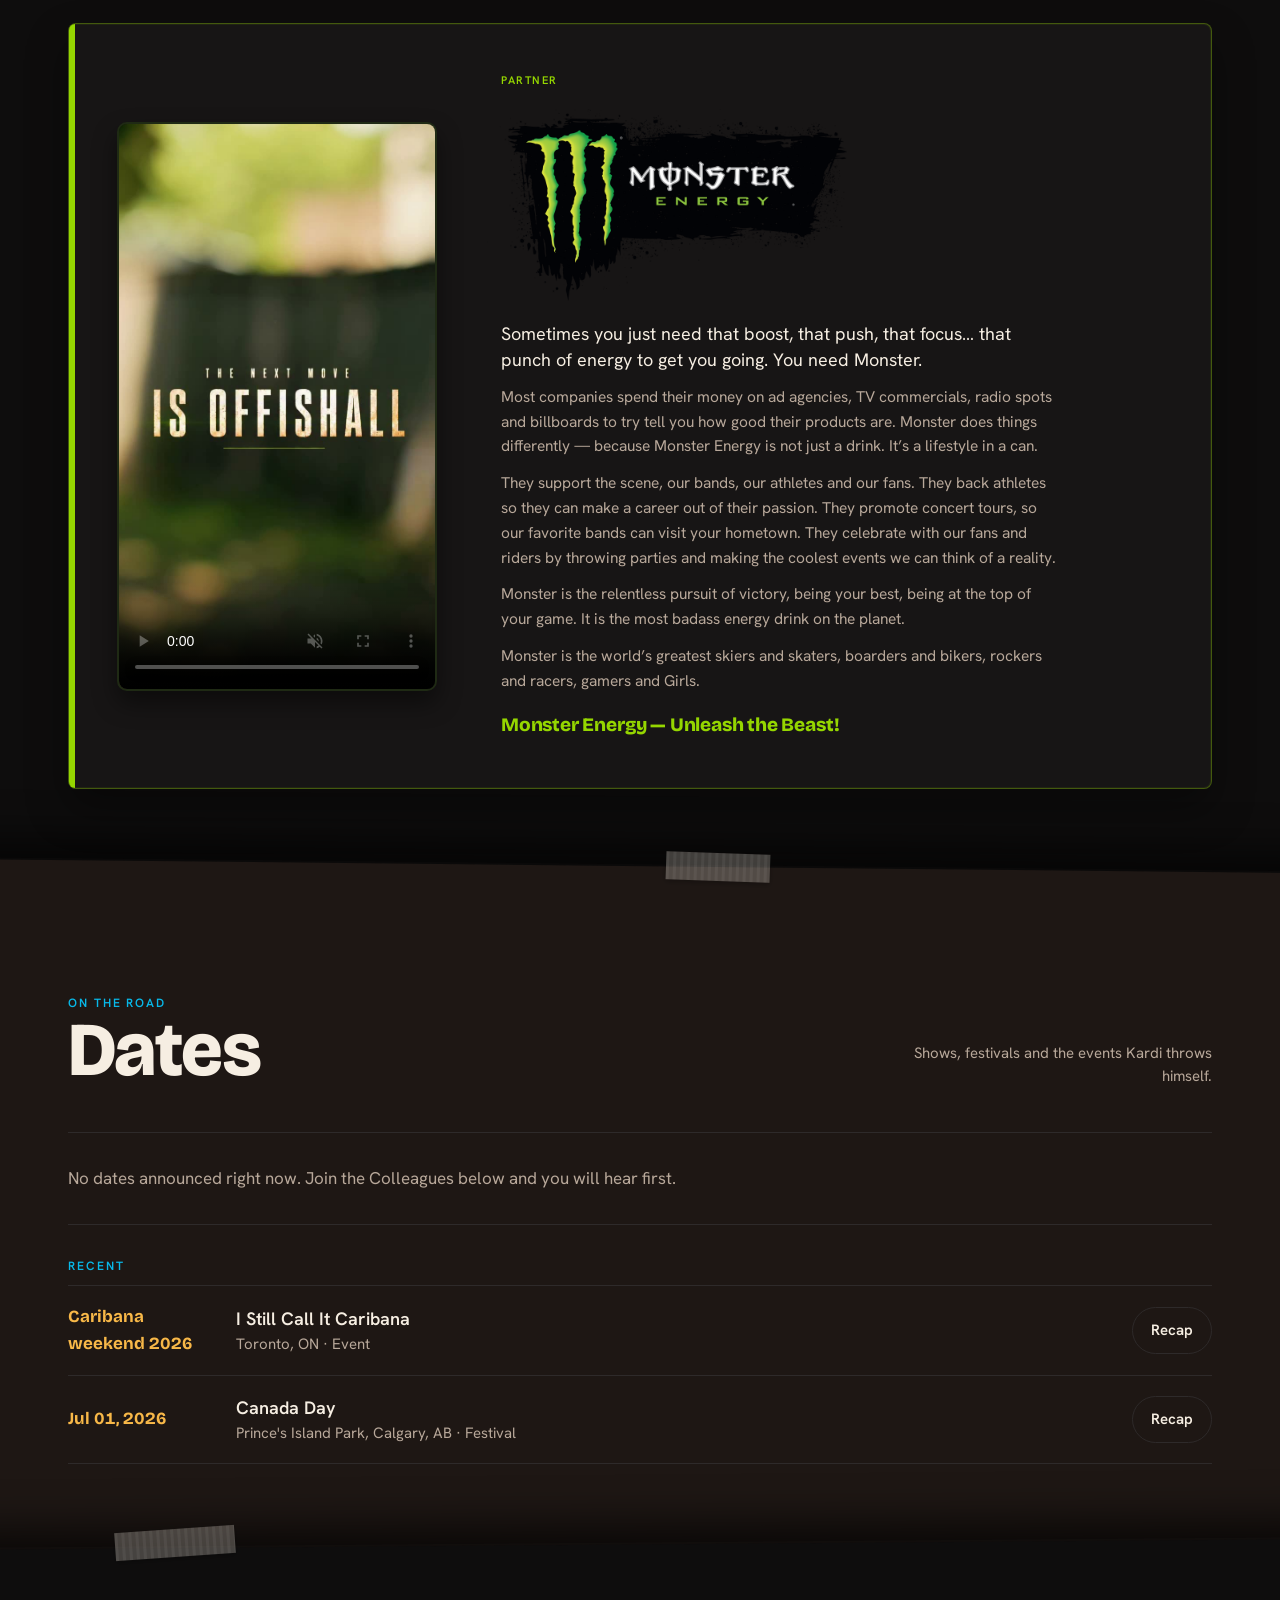
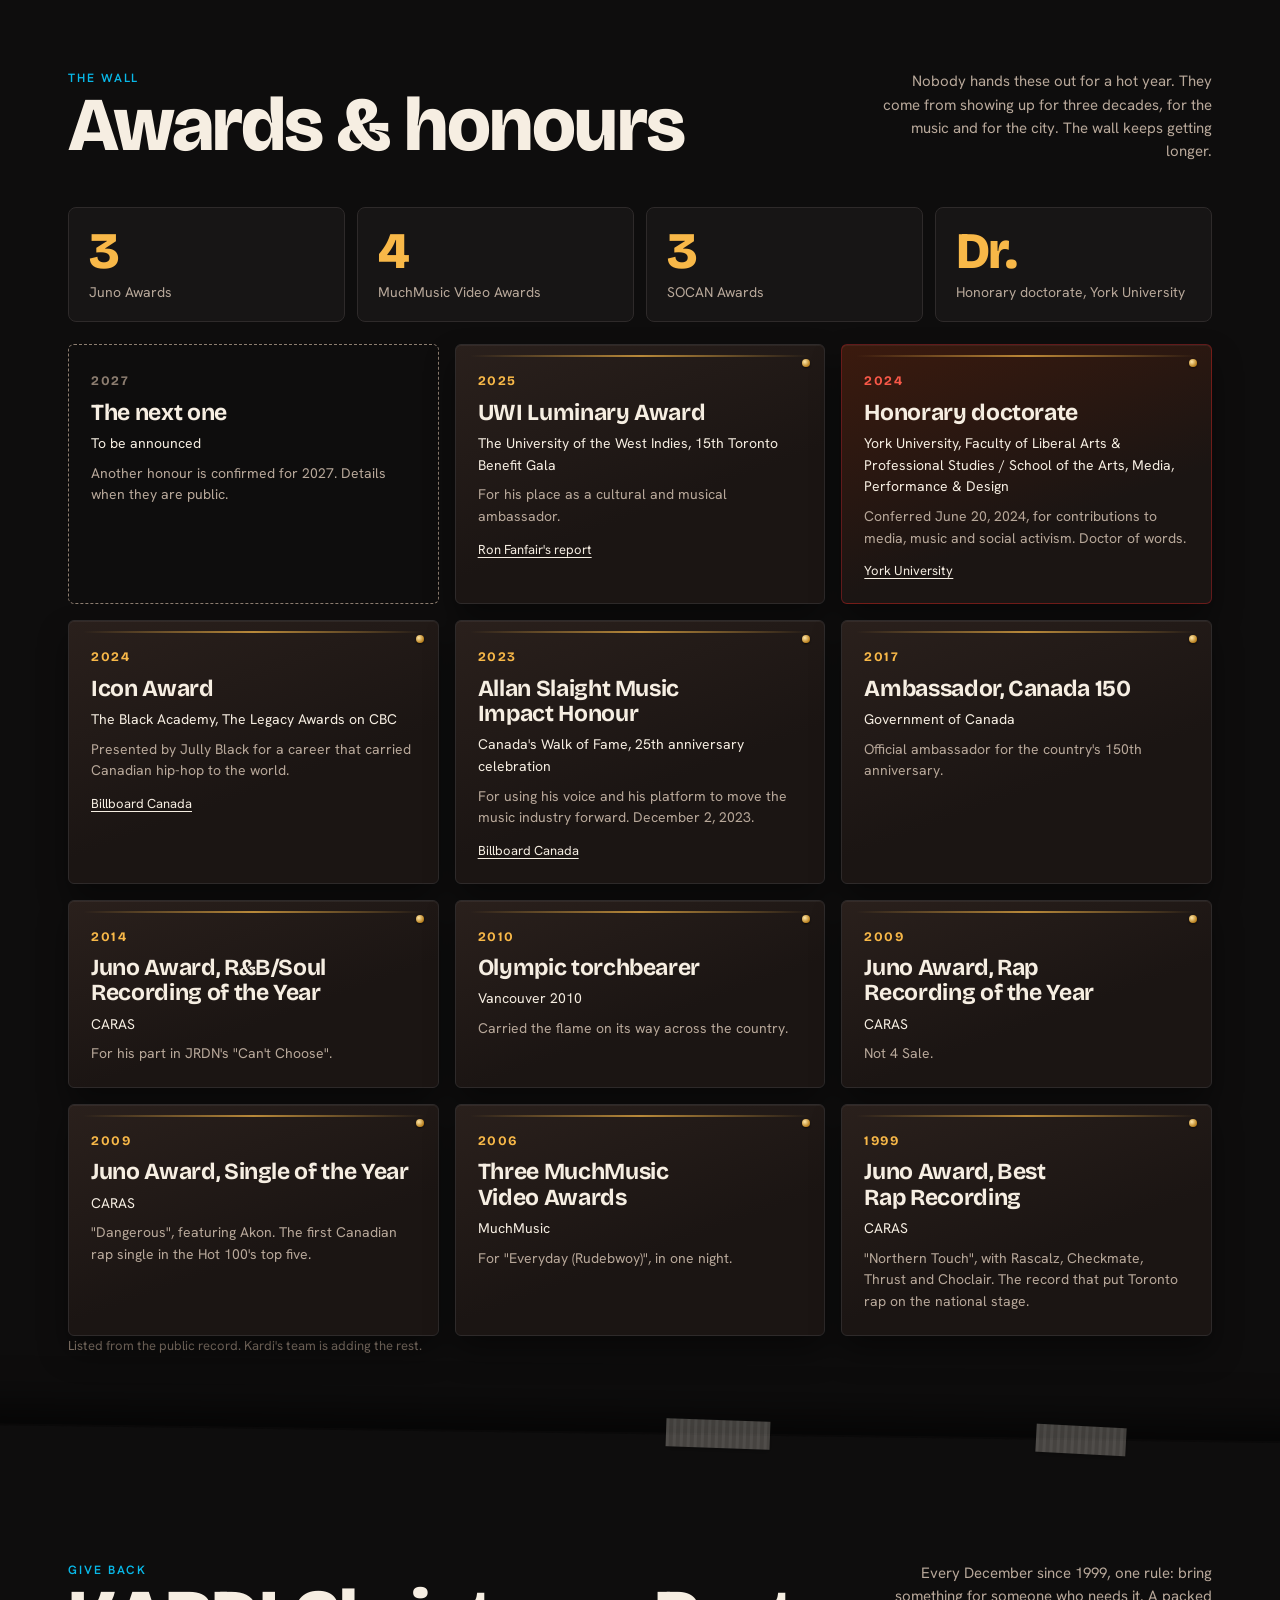
==== commit 51409107: "Sign-up forms can post to Compass; switched off until the address is set Co-Authored-By: Claude Fabl" ====
--- a/index.html
+++ b/index.html
@@ -4,6 +4,8 @@
   <meta charset="utf-8">
   <meta name="viewport" content="width=device-width, initial-scale=1, viewport-fit=cover">
   <title>Kardinal Offishall</title>
+  <!-- Where the sign-up forms send addresses (Compass). Empty means the forms only show a holding message and store nothing. -->
+  <meta name="signup-endpoint" content="">
   <meta name="description" content="Everyday, Sometimes… Rapper, producer, executive, TV judge. New album Firestarter Vol. 2 out now. Everything Kardi, in one place.">
   <meta name="theme-color" content="#151110">
   <meta property="og:title" content="Kardinal Offishall">
@@ -123,6 +125,7 @@
               <label for="join-email-top" class="visually-hidden" style="position:absolute;left:-9999px">Email address</label>
               <input id="join-email-top" type="email" inputmode="email" autocomplete="email" placeholder="you@email.com" required>
               <button type="submit">Count me in</button>
+              <input class="hp" type="text" name="website" tabindex="-1" autocomplete="off" aria-hidden="true">
             </div>
             <p class="fine">No spam, one tap to leave.</p>
             <p class="msg" hidden></p>
@@ -268,6 +271,7 @@
               <label for="store-email" class="visually-hidden" style="position:absolute;left:-9999px">Email address</label>
               <input id="store-email" type="email" inputmode="email" autocomplete="email" placeholder="you@email.com" required>
               <button type="submit">Tell me first</button>
+              <input class="hp" type="text" name="website" tabindex="-1" autocomplete="off" aria-hidden="true">
             </div>
             <p class="fine">Store news only, one tap to leave.</p>
             <p class="msg" hidden></p>
@@ -716,6 +720,7 @@
               <label for="join-email" class="visually-hidden" style="position:absolute;left:-9999px">Email address</label>
               <input id="join-email" type="email" inputmode="email" autocomplete="email" placeholder="you@email.com" required>
               <button type="submit" id="join-btn">Count me in</button>
+              <input class="hp" type="text" name="website" tabindex="-1" autocomplete="off" aria-hidden="true">
             </div>
             <p class="fine">No spam, one tap to leave.</p>
             <p class="msg" hidden></p>
--- a/css/site.css
+++ b/css/site.css
@@ -774,6 +774,9 @@
 .join.join-store { background: var(--blk-red); margin: 0 0 clamp(22px, 3vw, 34px); padding: clamp(22px, 3vw, 36px) clamp(22px, 3.4vw, 40px); scroll-margin-top: 96px; }
 .join-store h2 { font-size: clamp(30px, 3.8vw, 48px); }
 .join-store p { margin-top: 8px; font-size: 16px; }
+/* a field people never see; only scripts fill it in */
+.join .hp { position: absolute !important; left: -9999px; width: 1px; height: 1px; opacity: 0; pointer-events: none; }
+.join button[disabled] { opacity: 0.6; }
 /* the same sign-up, slimmer, under the hero */
 .join-top-wrap { position: relative; padding-block: 6px 64px; }
 .ticker:has(+ .join-top-wrap) { padding-bottom: 22px; }
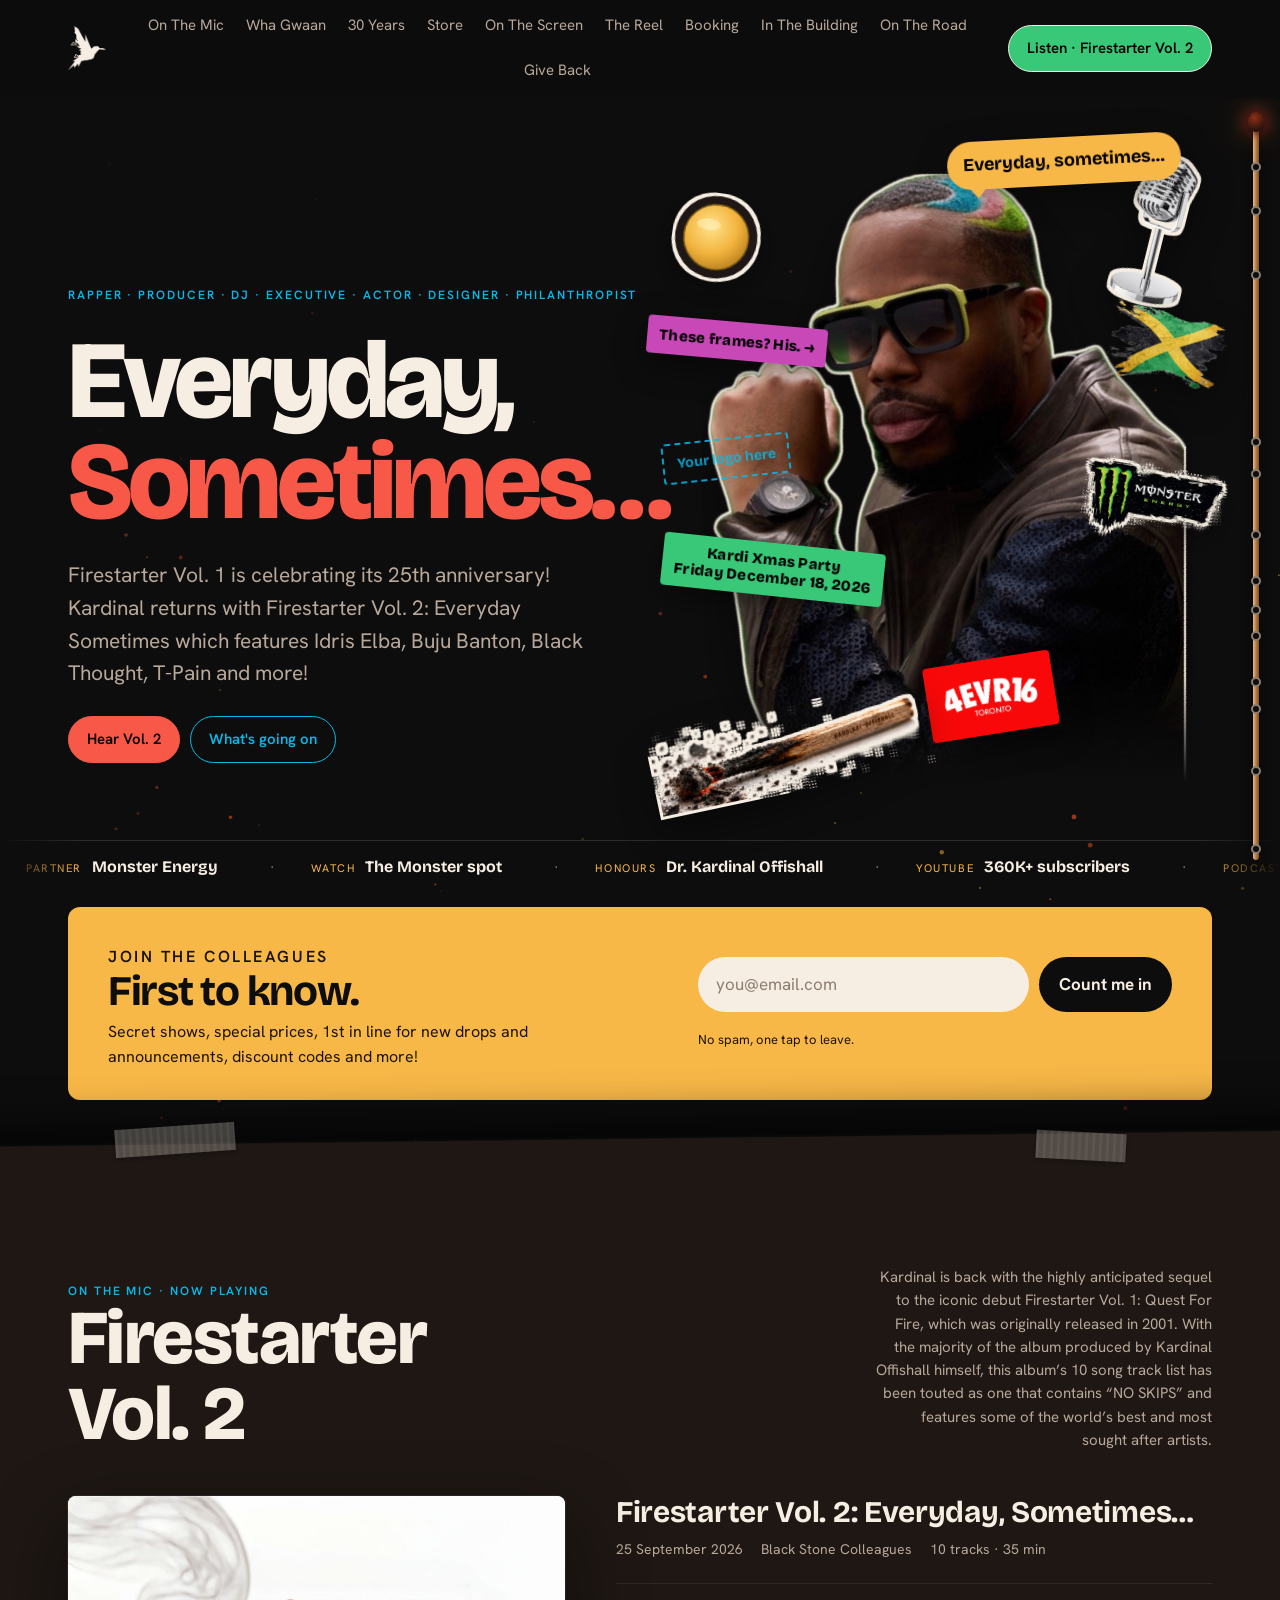
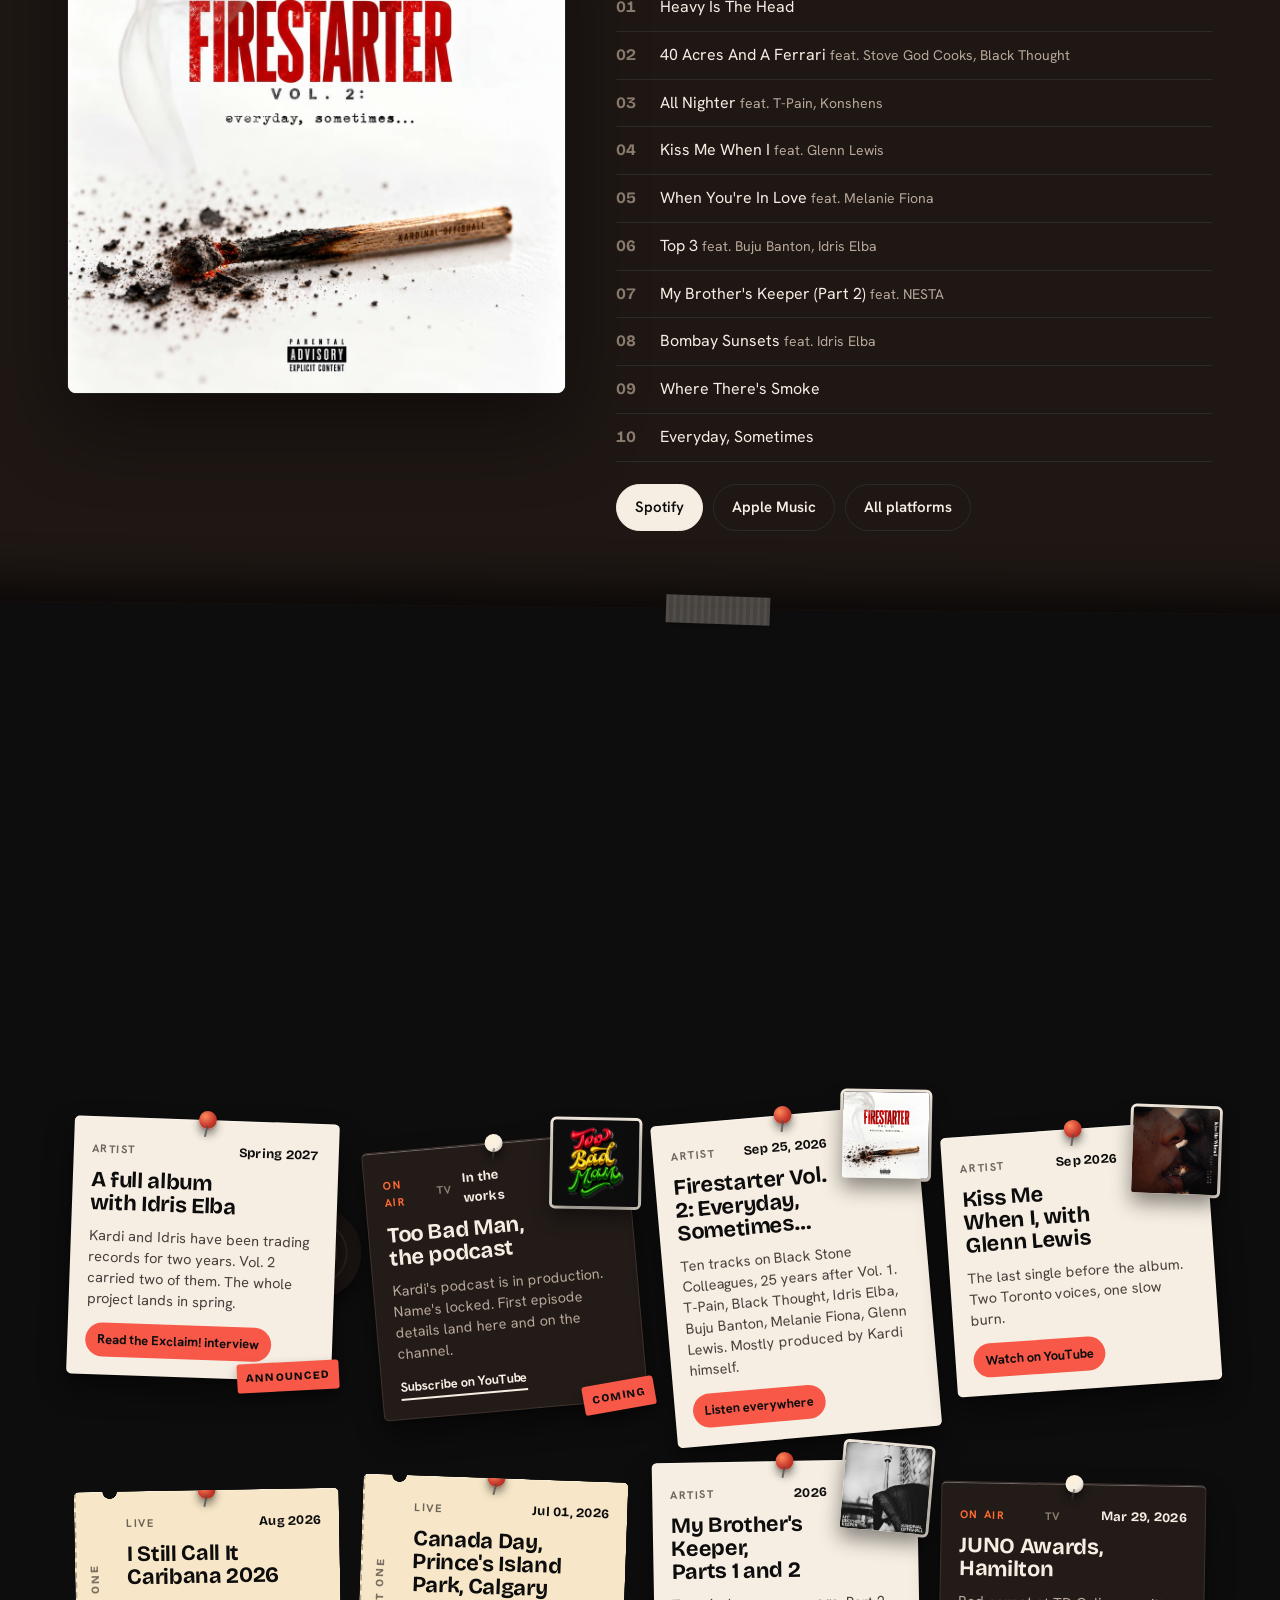
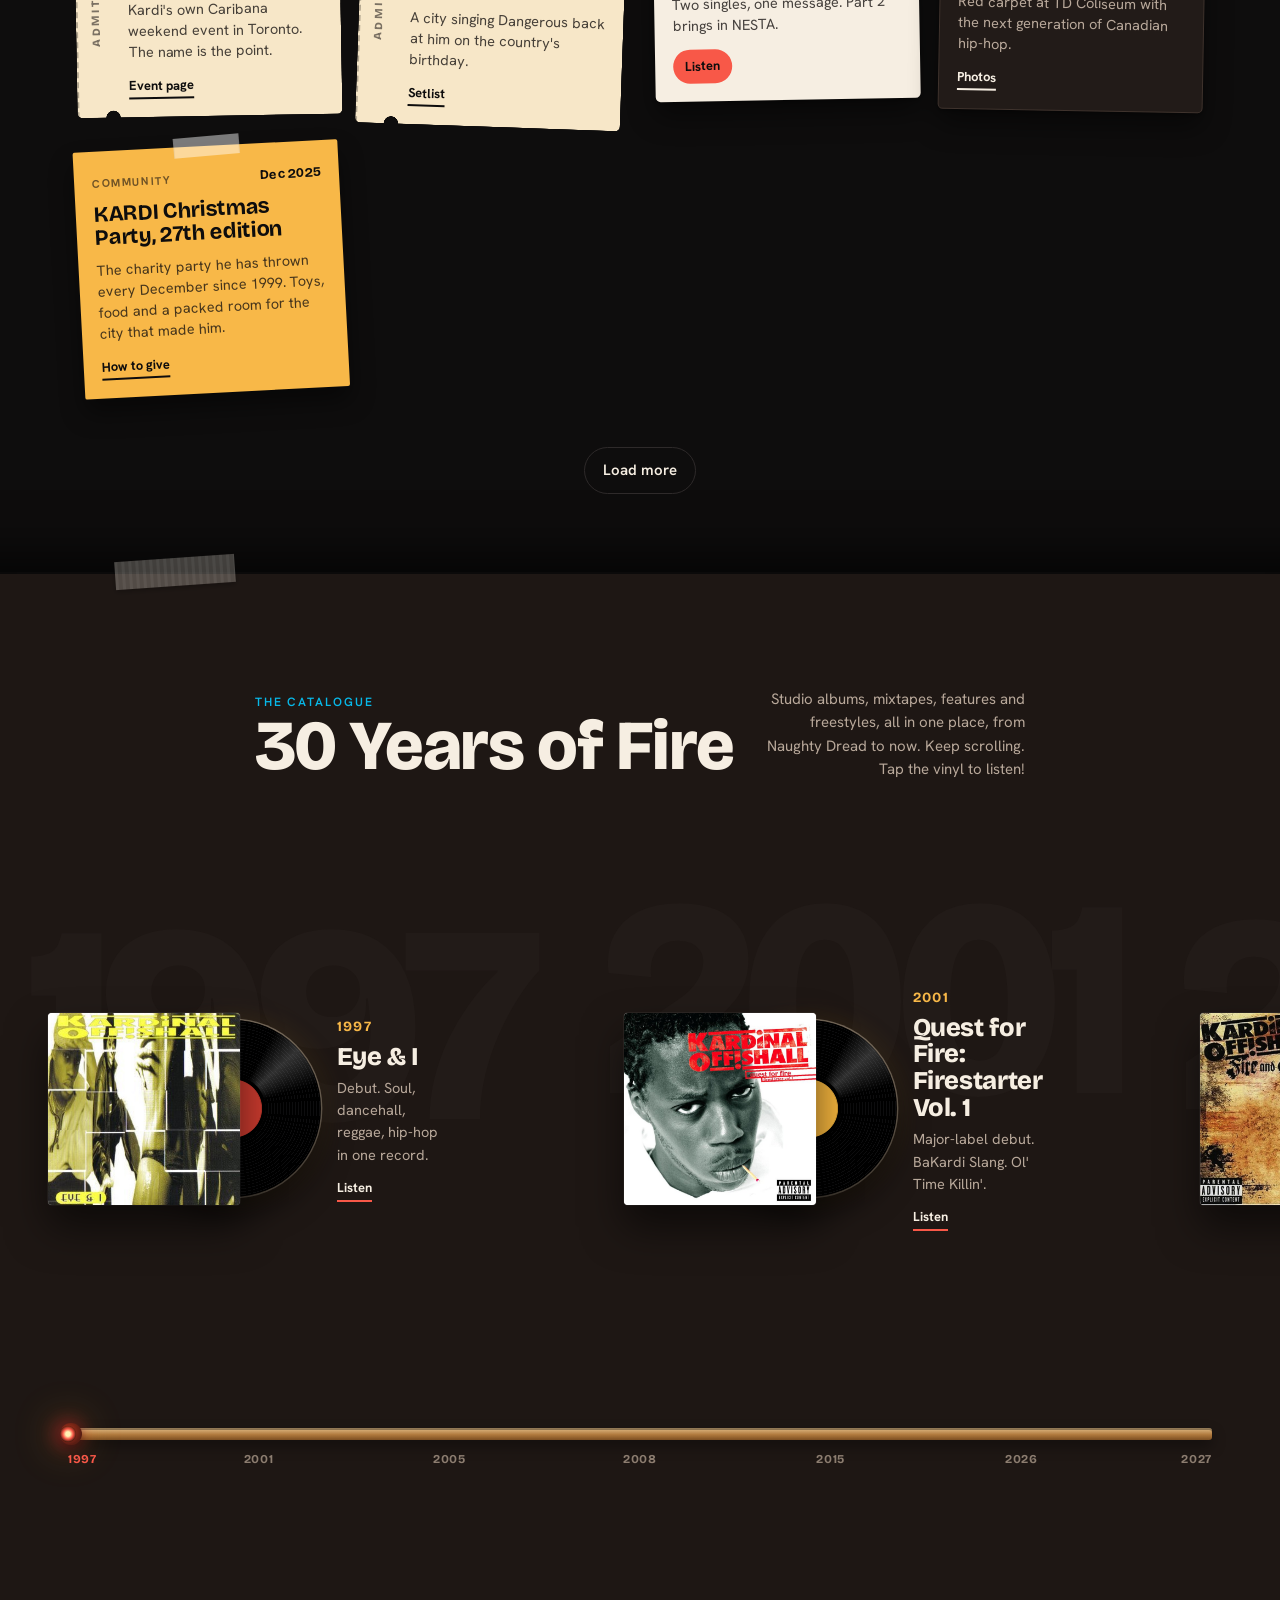
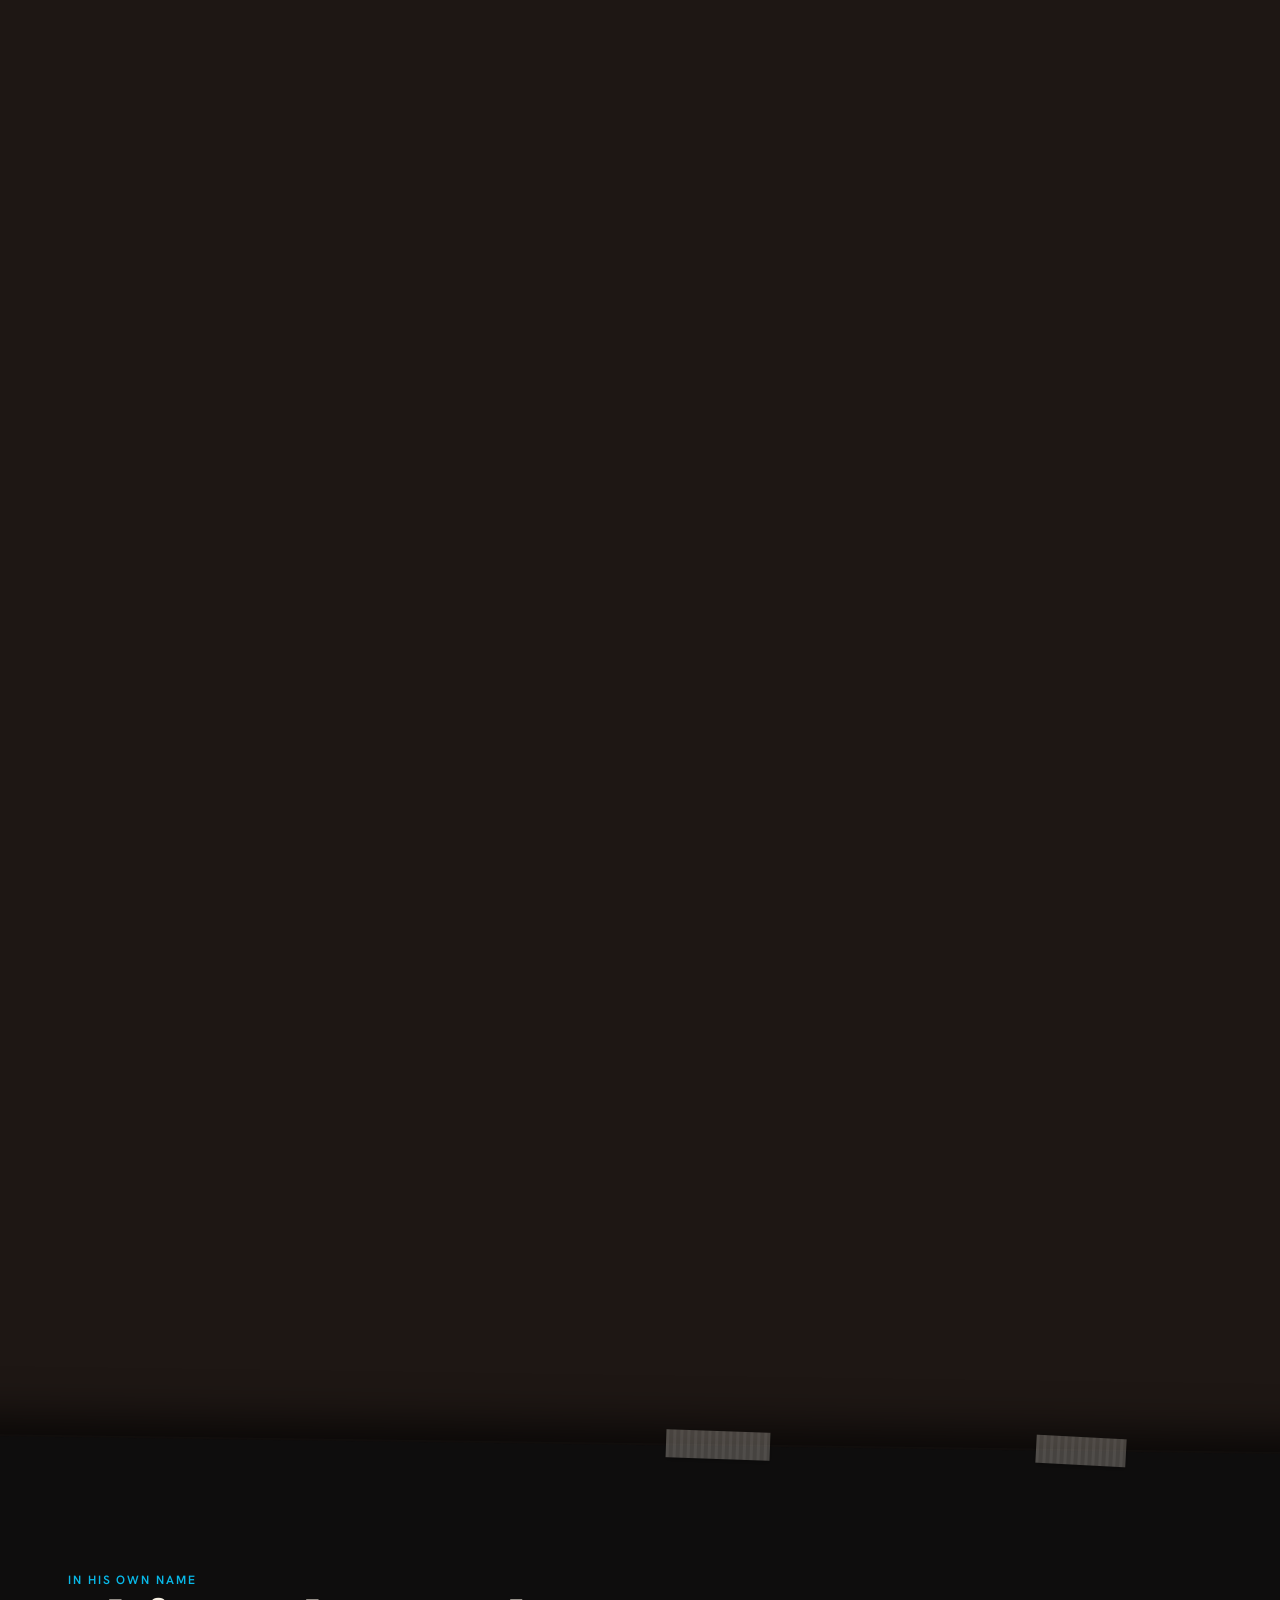
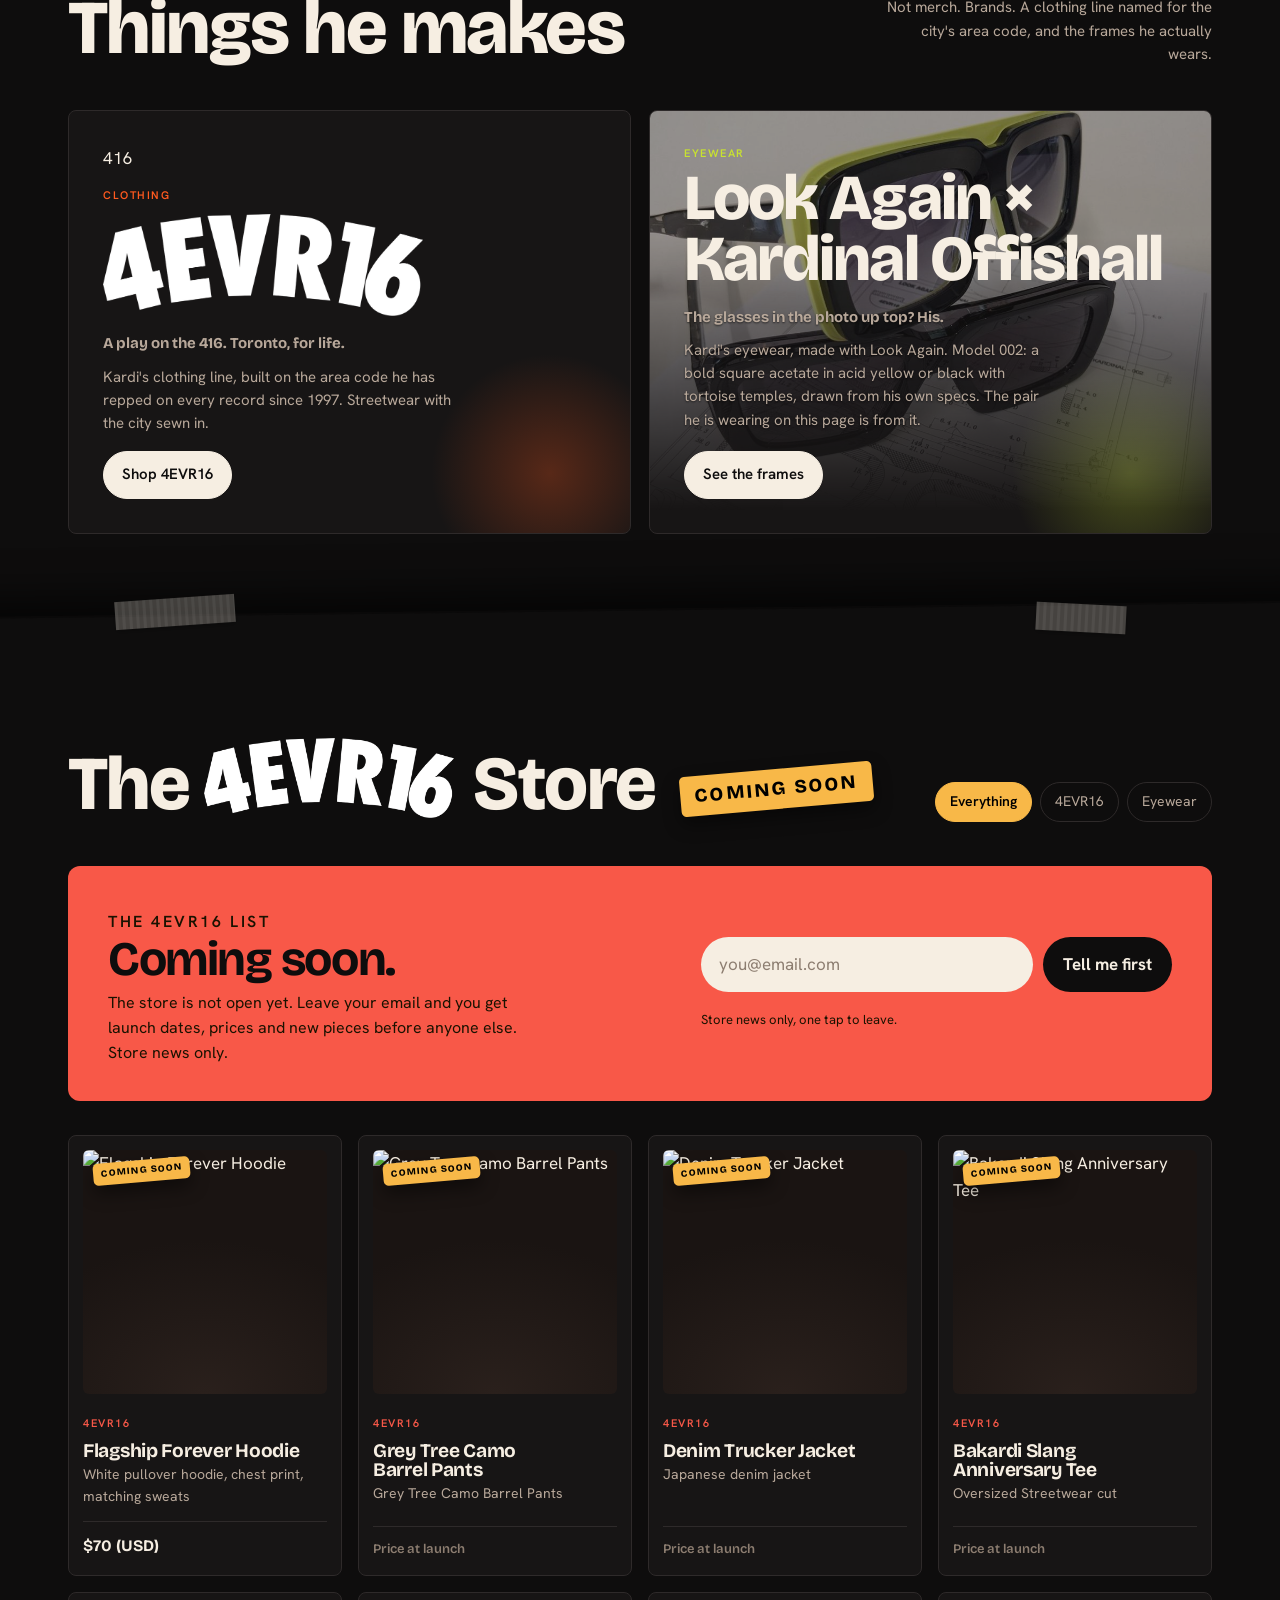
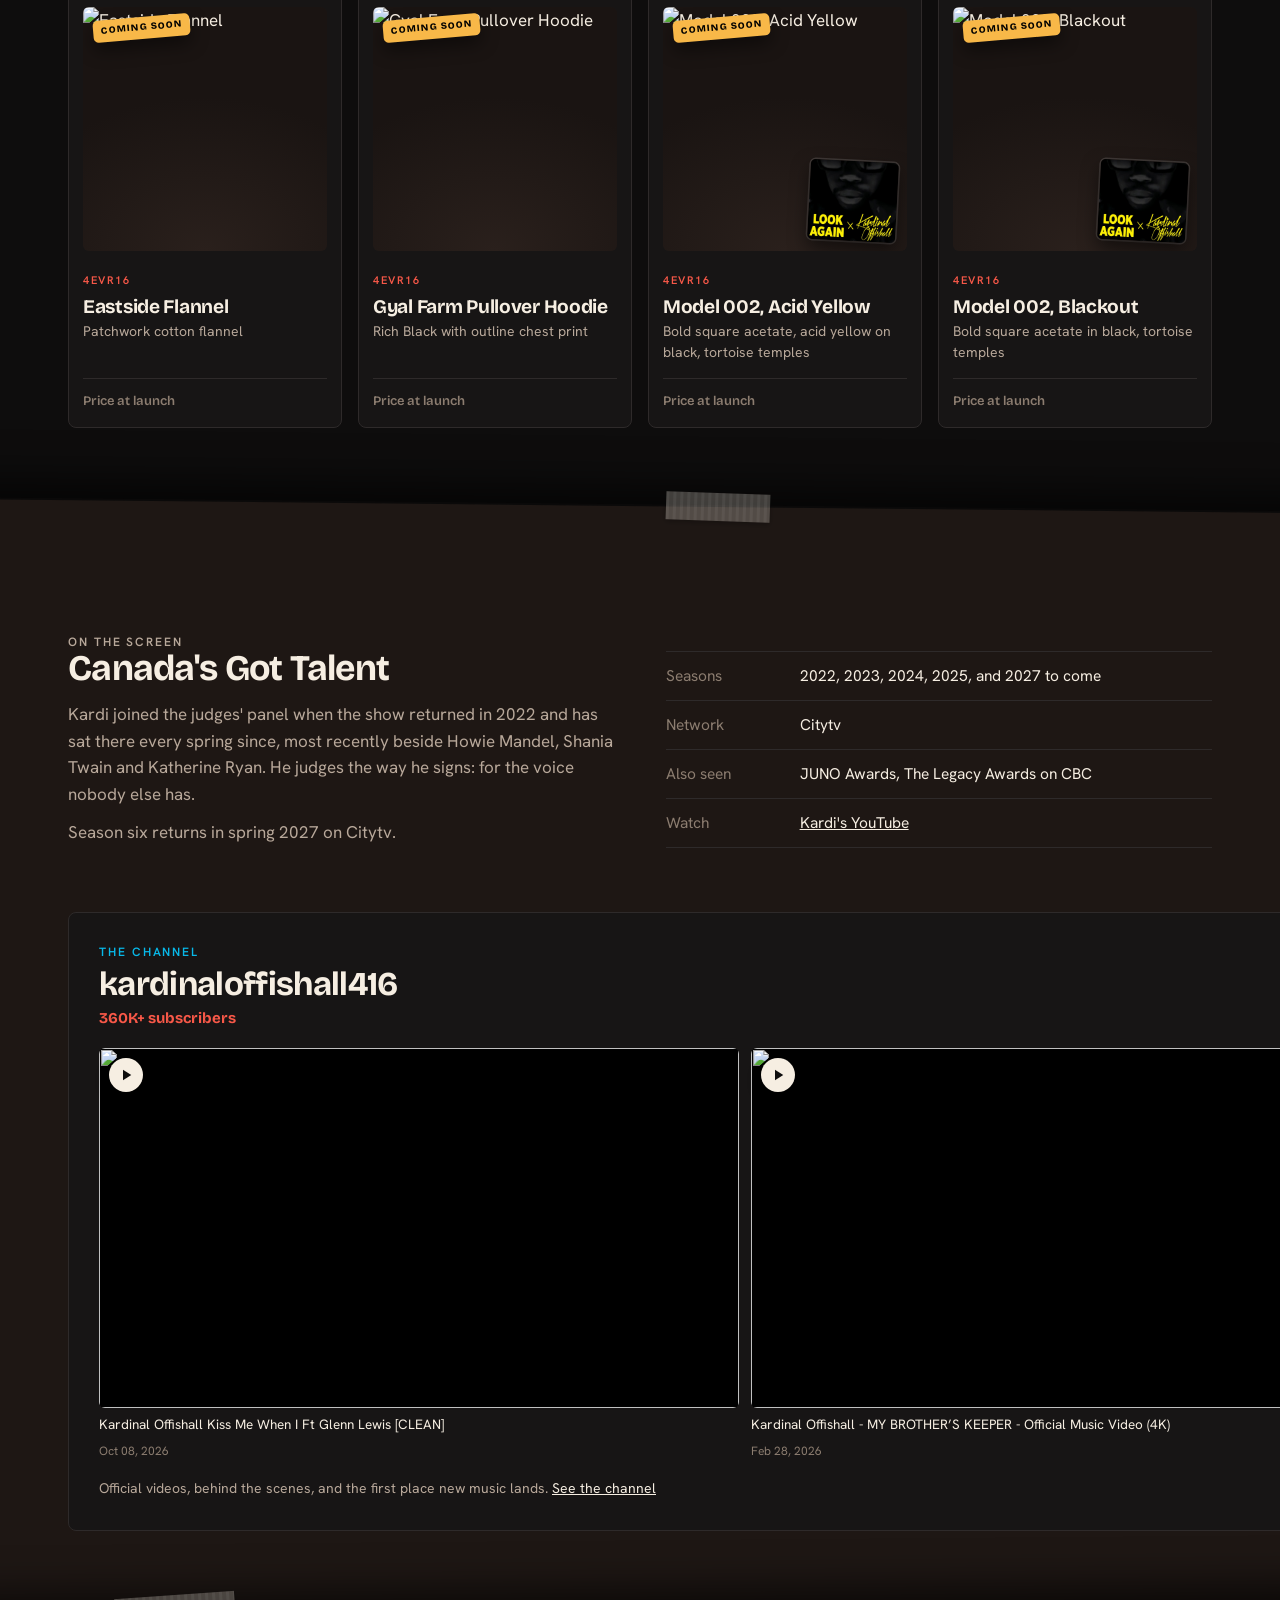
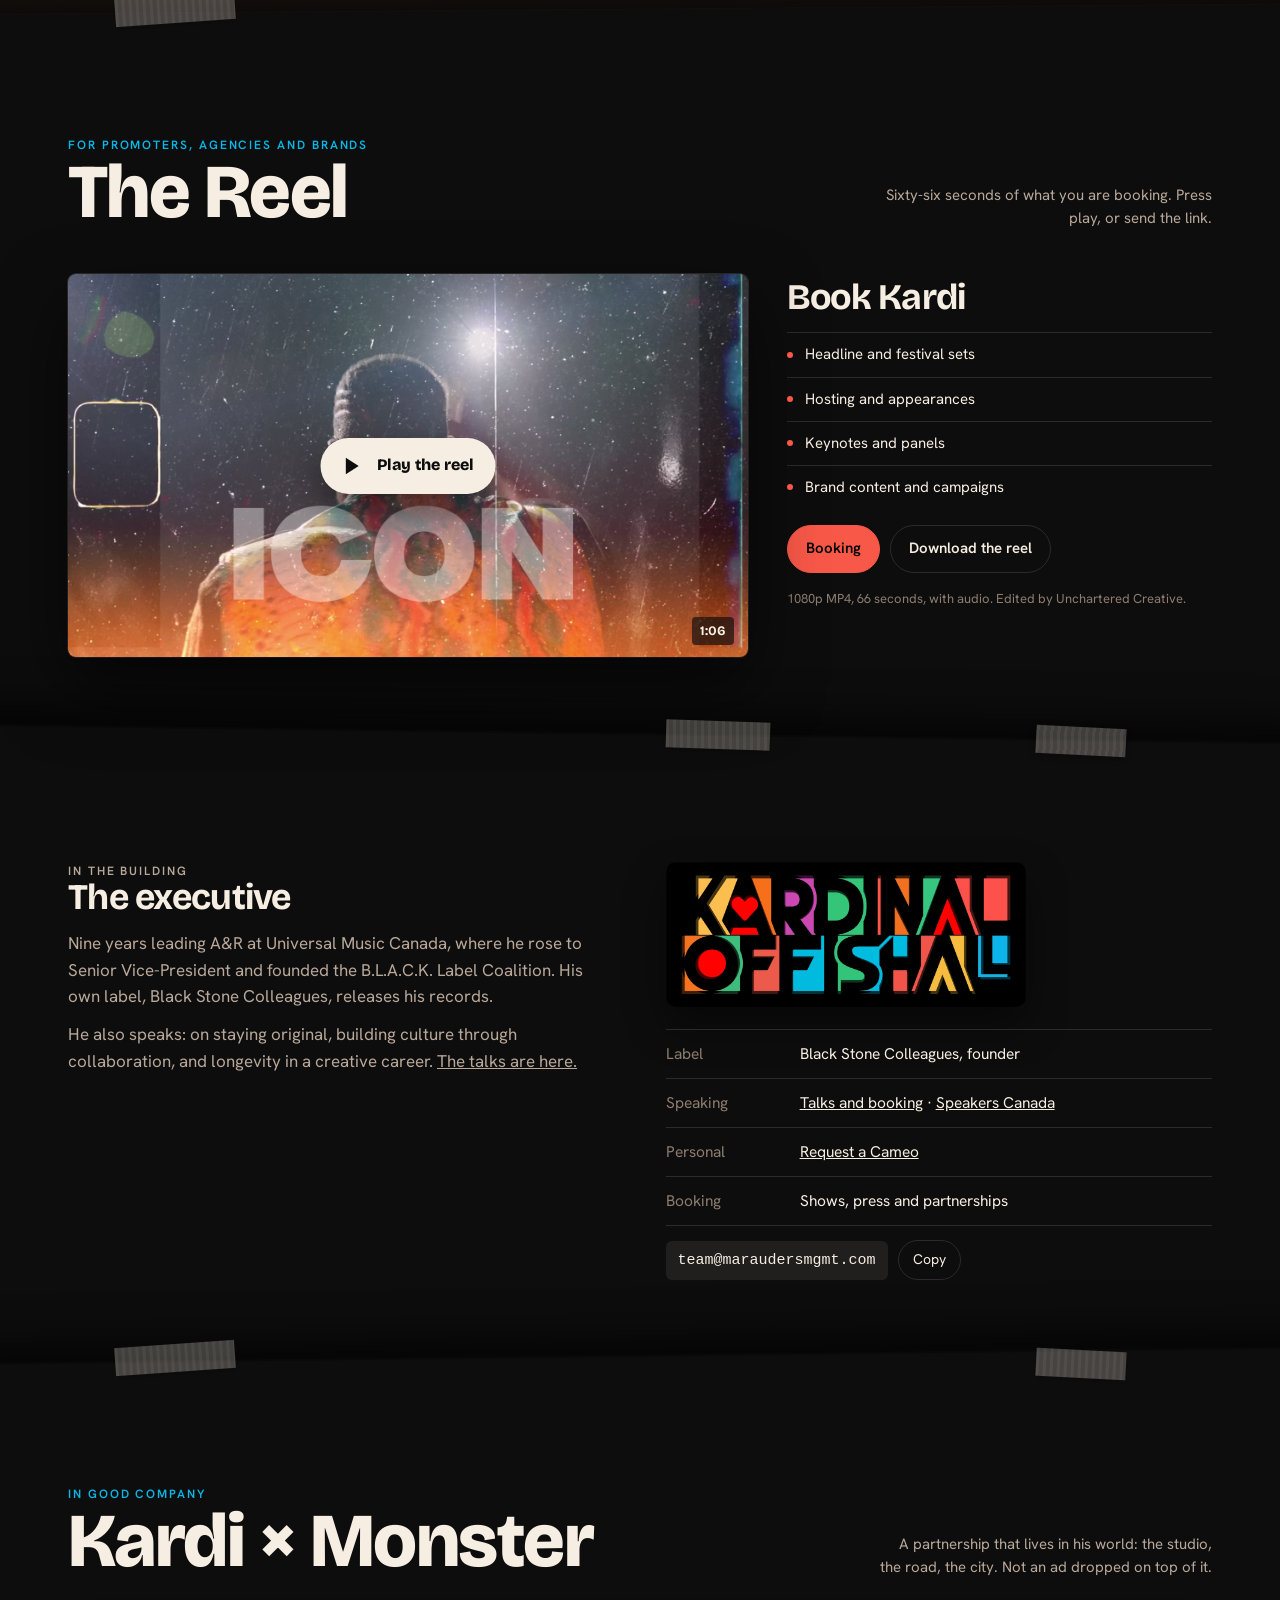
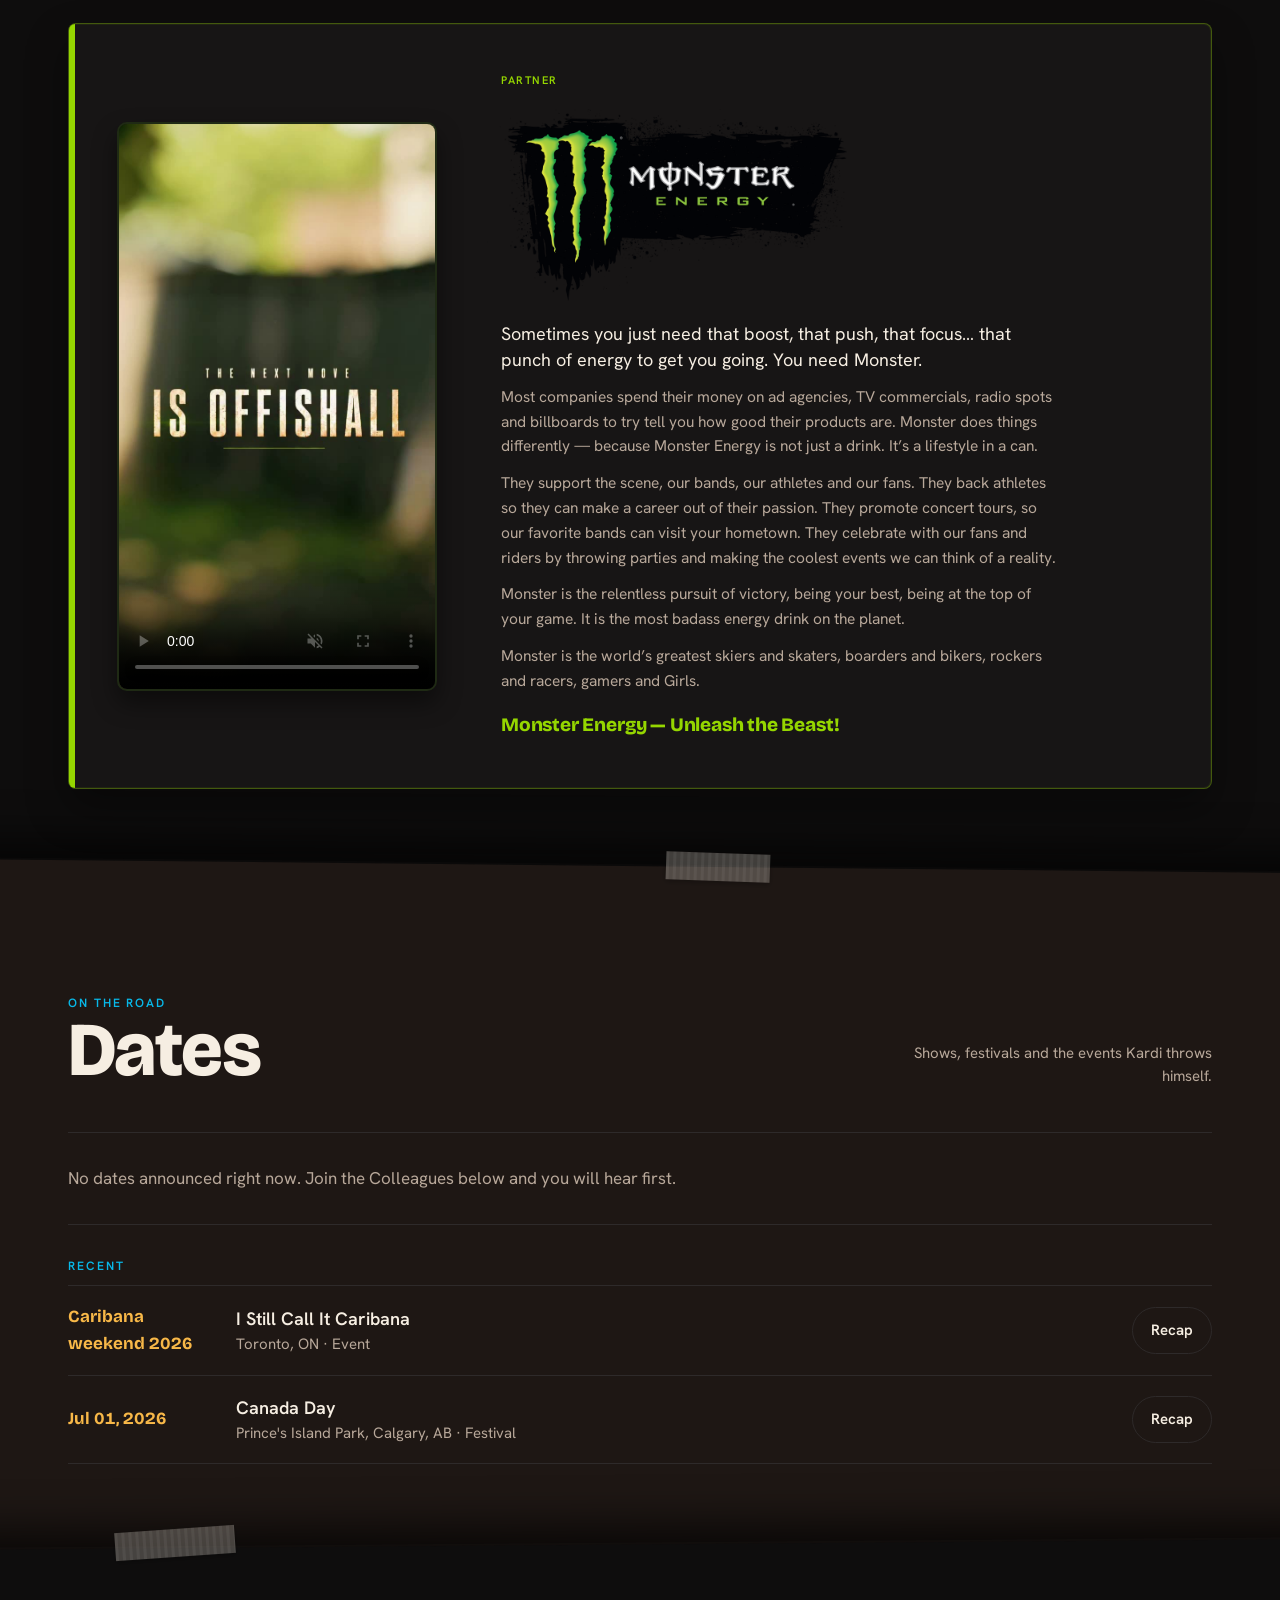
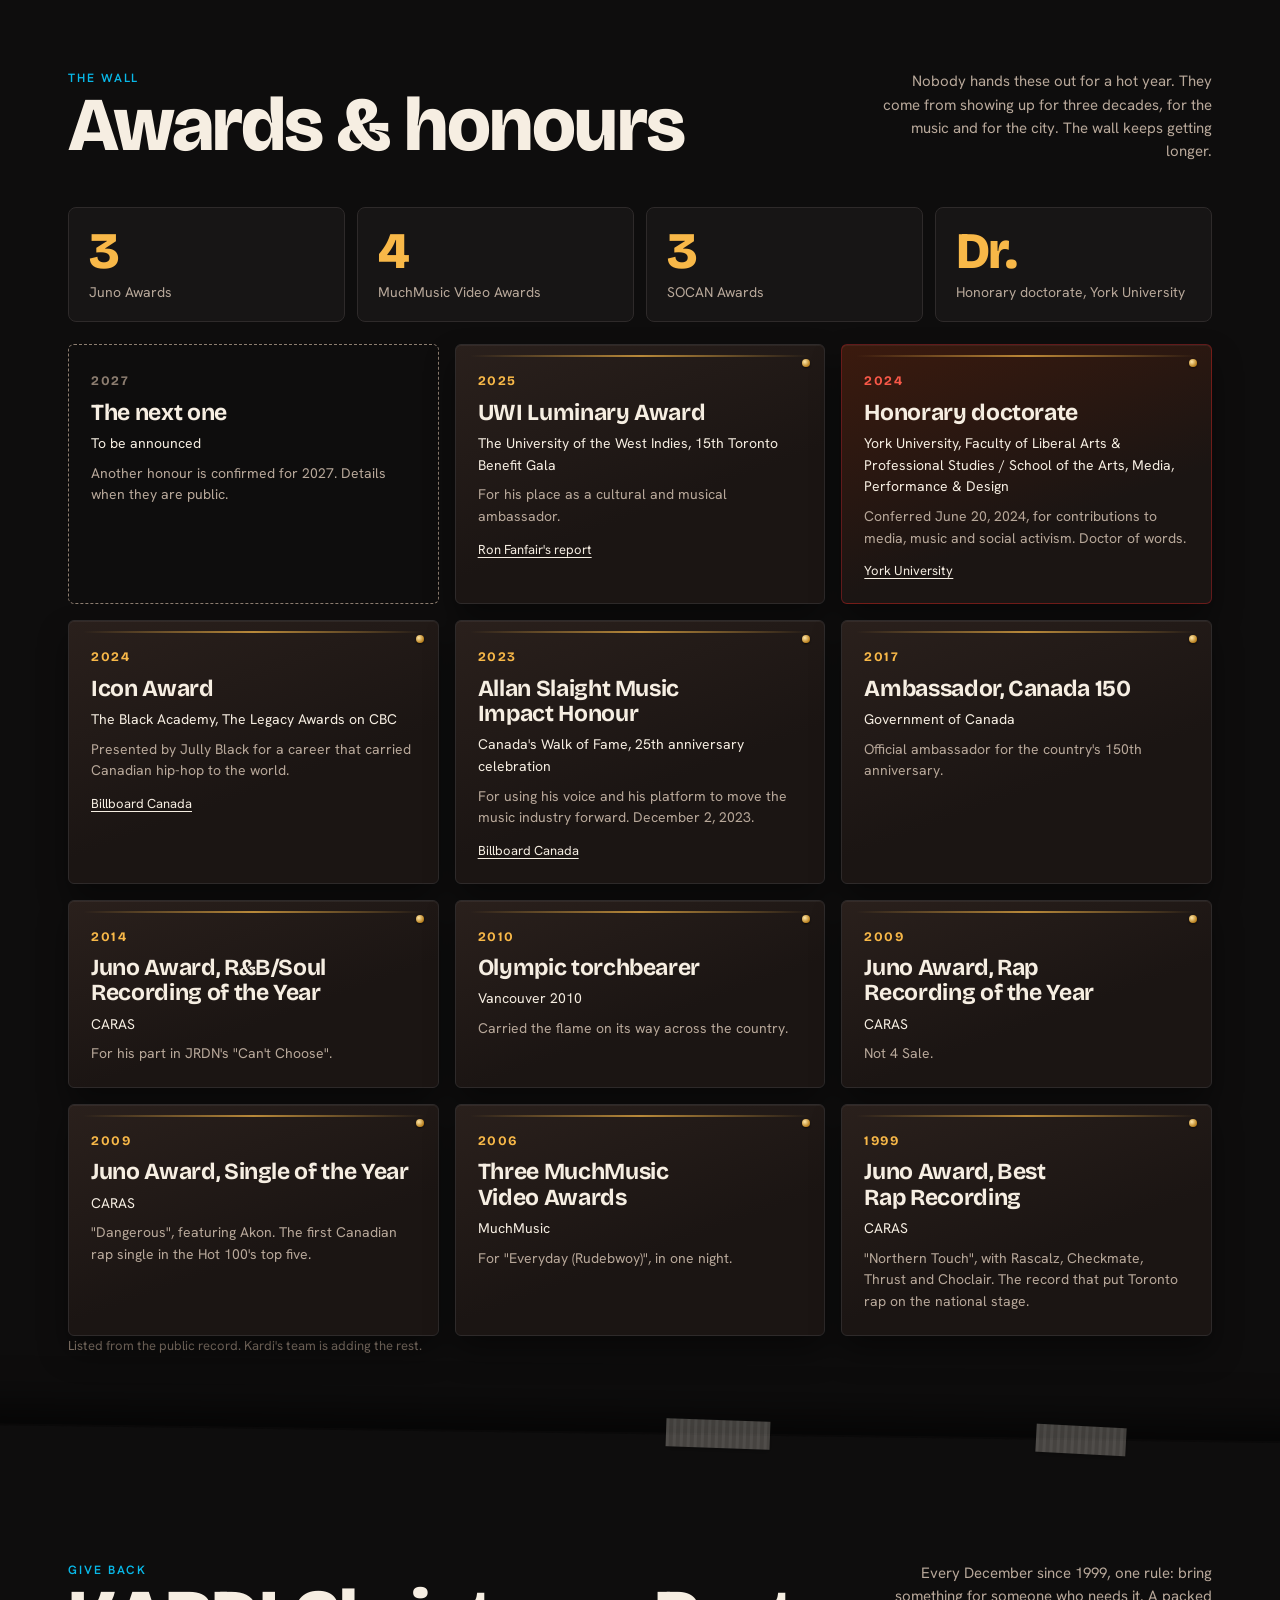
==== commit fd76513d: "Sign-up forms now save to Compass Co-Authored-By: Claude Fable 5.2 <noreply@anthropic.com>" ====
--- a/index.html
+++ b/index.html
@@ -5,7 +5,7 @@
   <meta name="viewport" content="width=device-width, initial-scale=1, viewport-fit=cover">
   <title>Kardinal Offishall</title>
   <!-- Where the sign-up forms send addresses (Compass). Empty means the forms only show a holding message and store nothing. -->
-  <meta name="signup-endpoint" content="">
+  <meta name="signup-endpoint" content="https://claude-cms-ebon.vercel.app/api/public/sites/kardinal-offishall/subscribe">
   <meta name="description" content="Everyday, Sometimes… Rapper, producer, executive, TV judge. New album Firestarter Vol. 2 out now. Everything Kardi, in one place.">
   <meta name="theme-color" content="#151110">
   <meta property="og:title" content="Kardinal Offishall">
